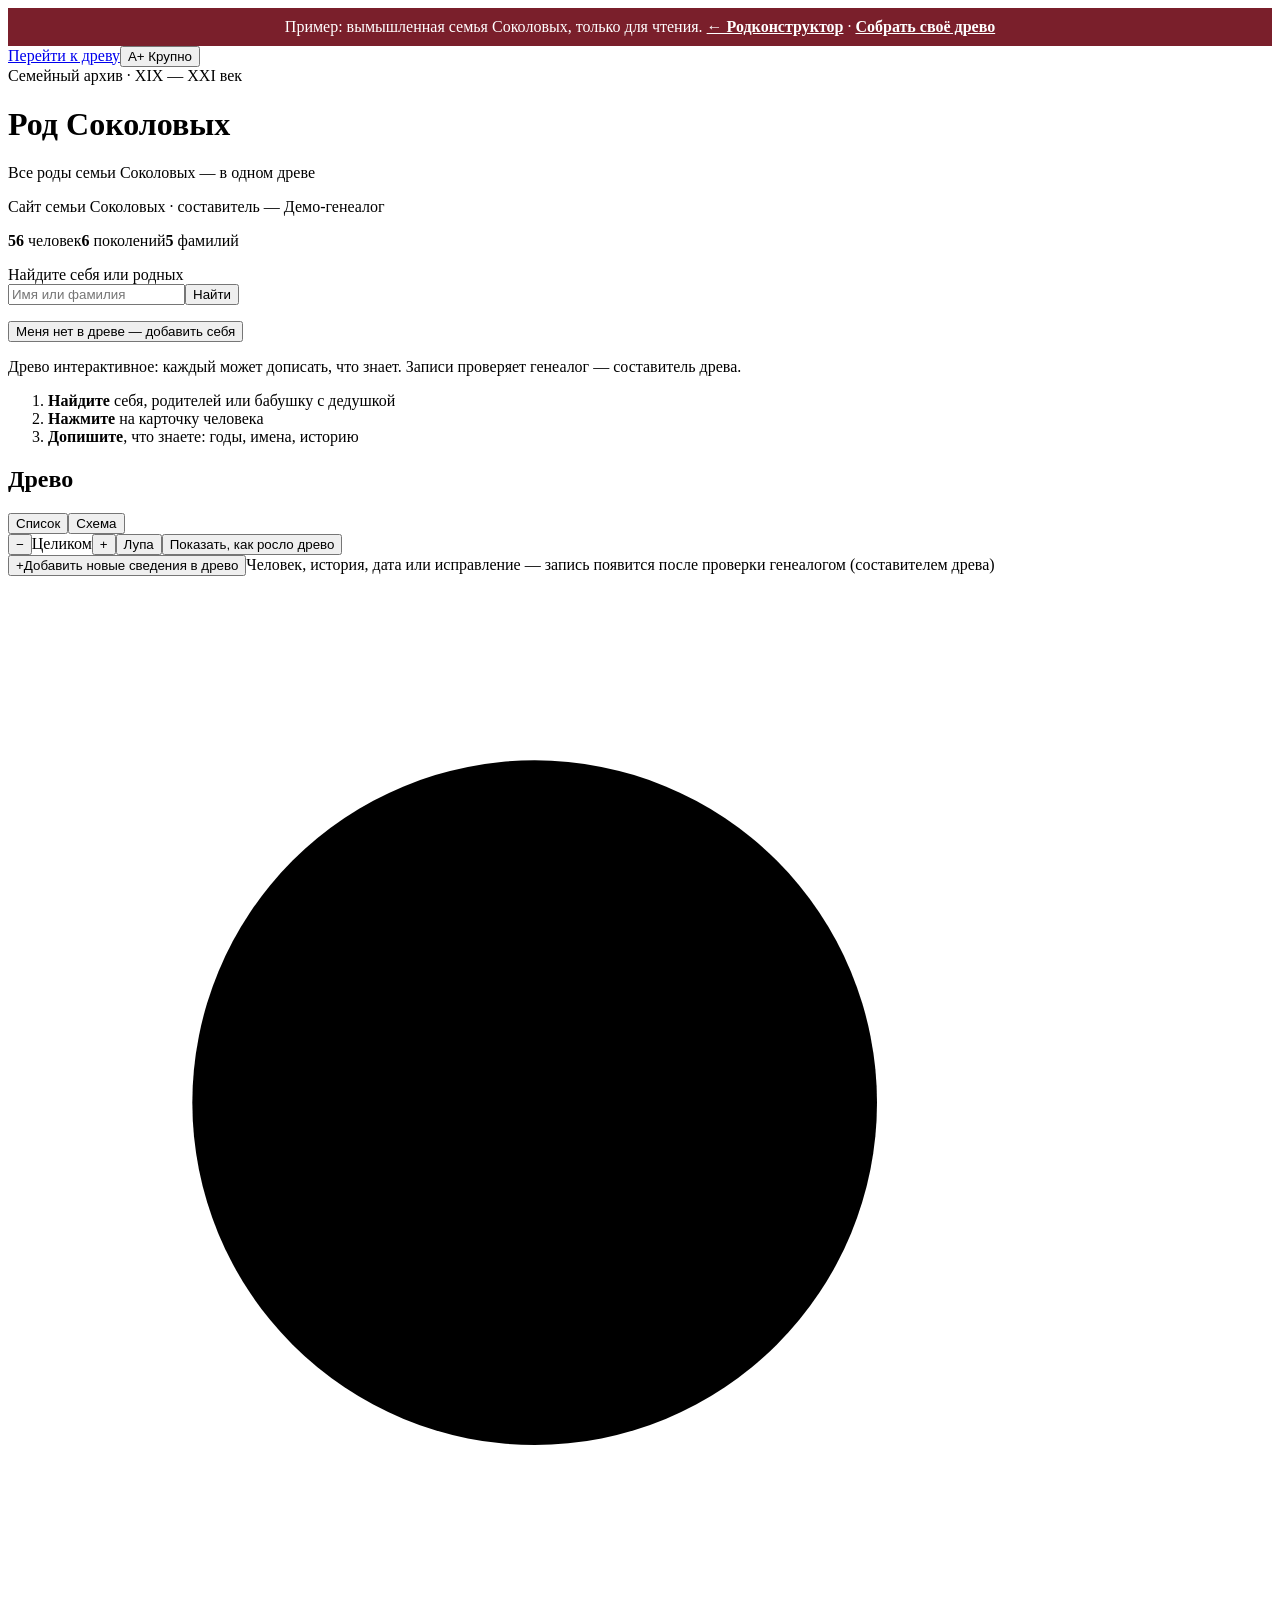
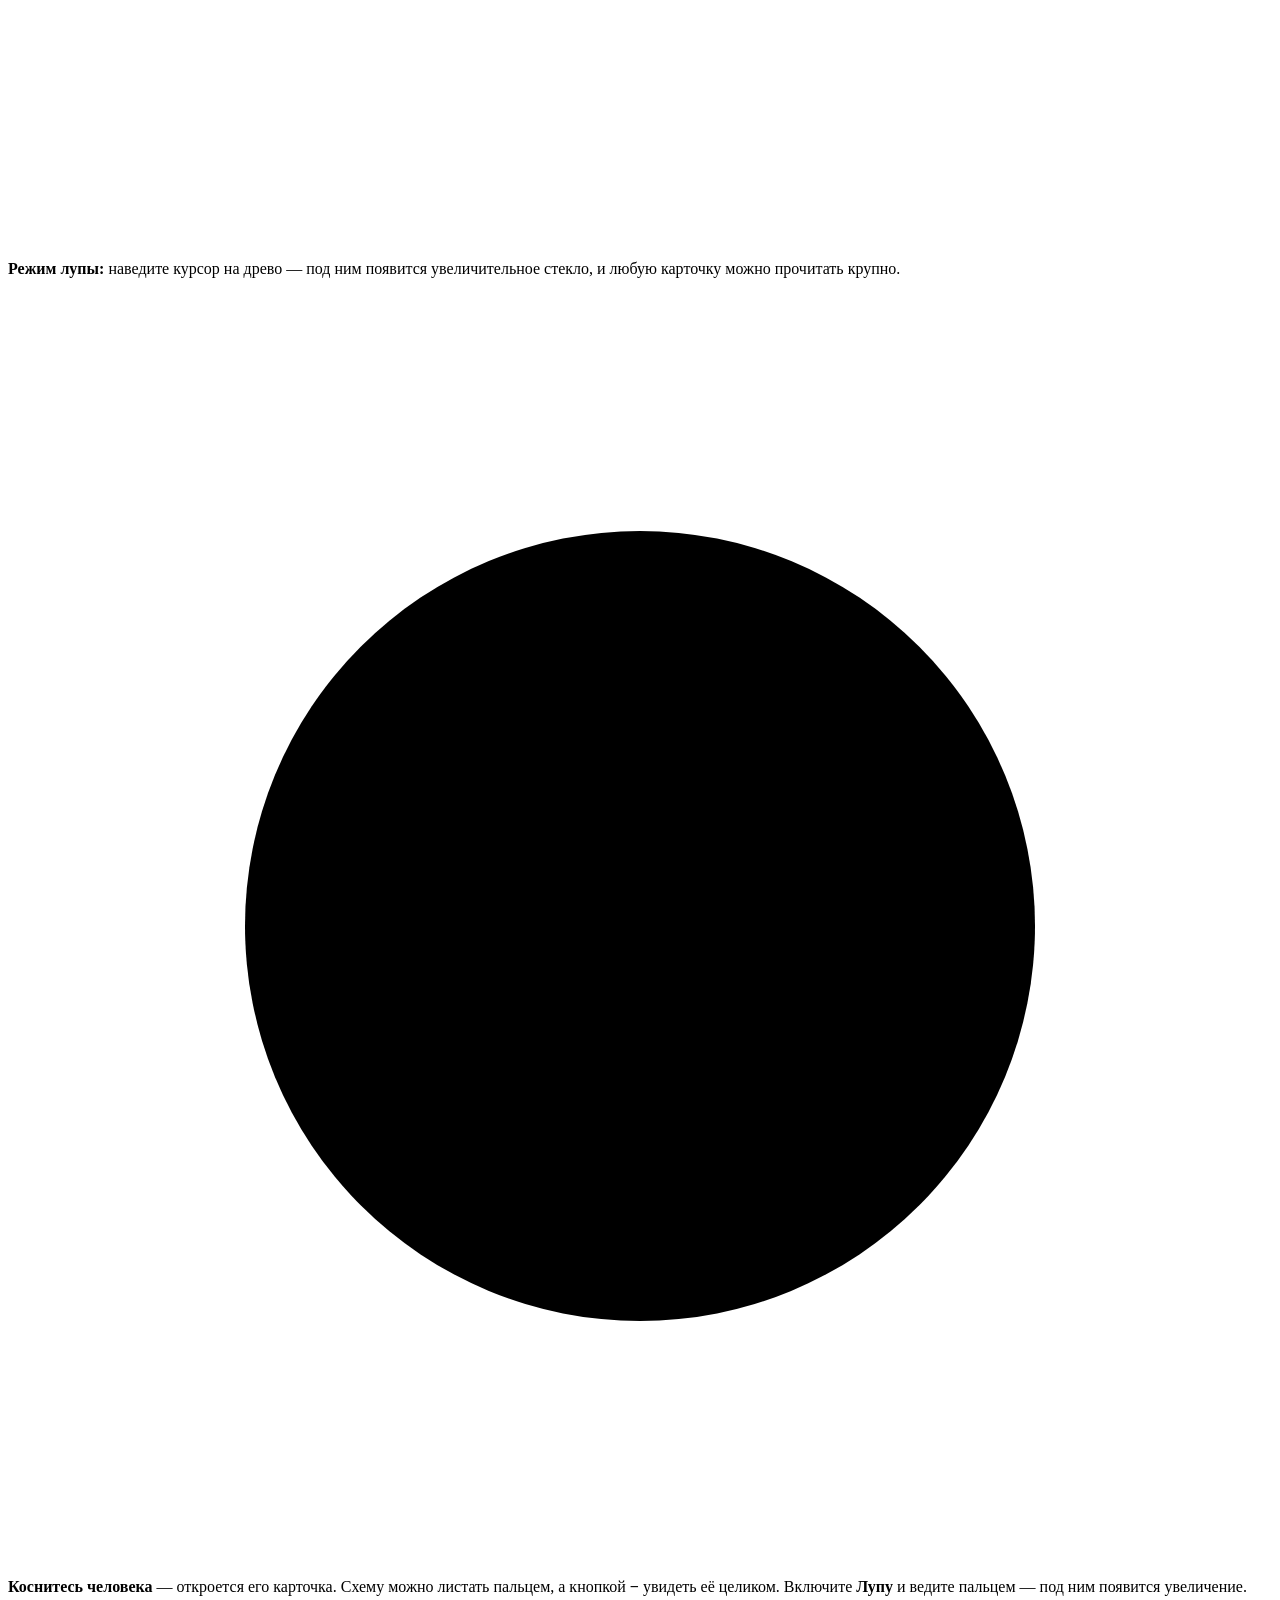
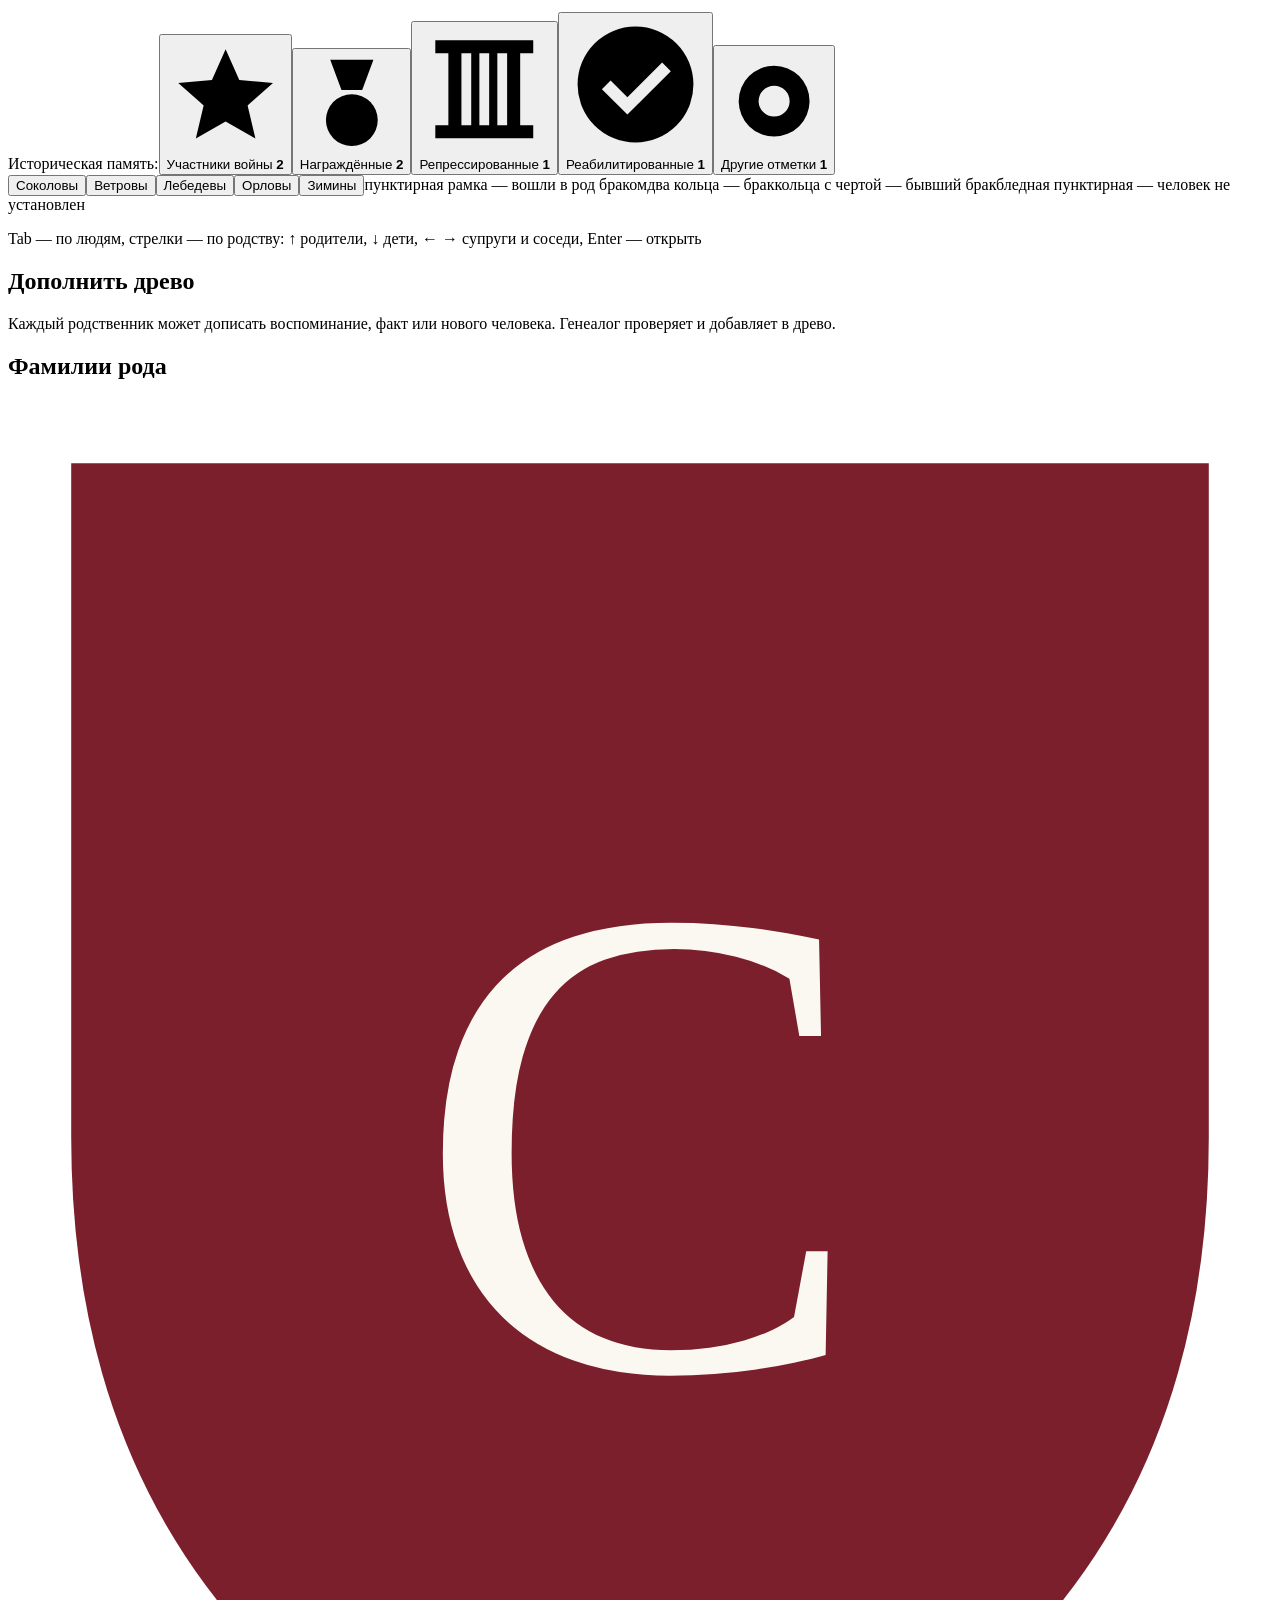
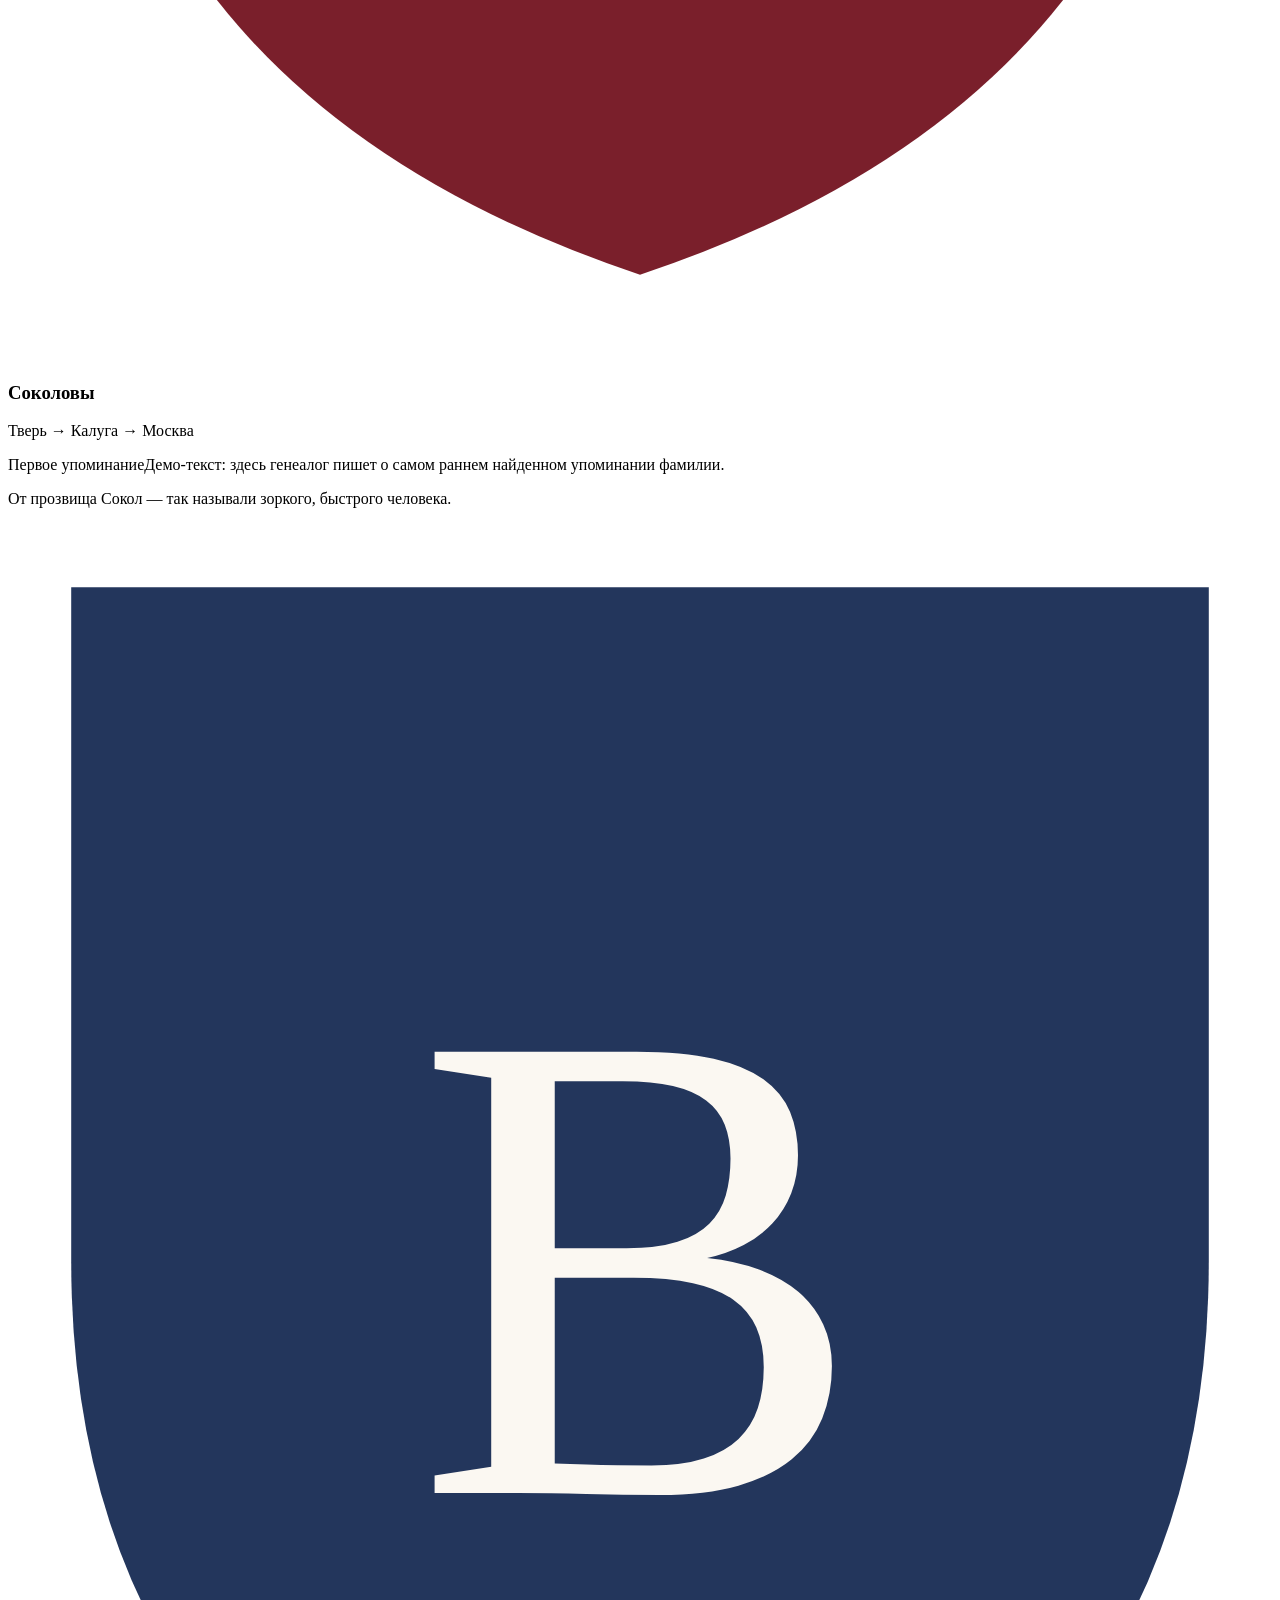
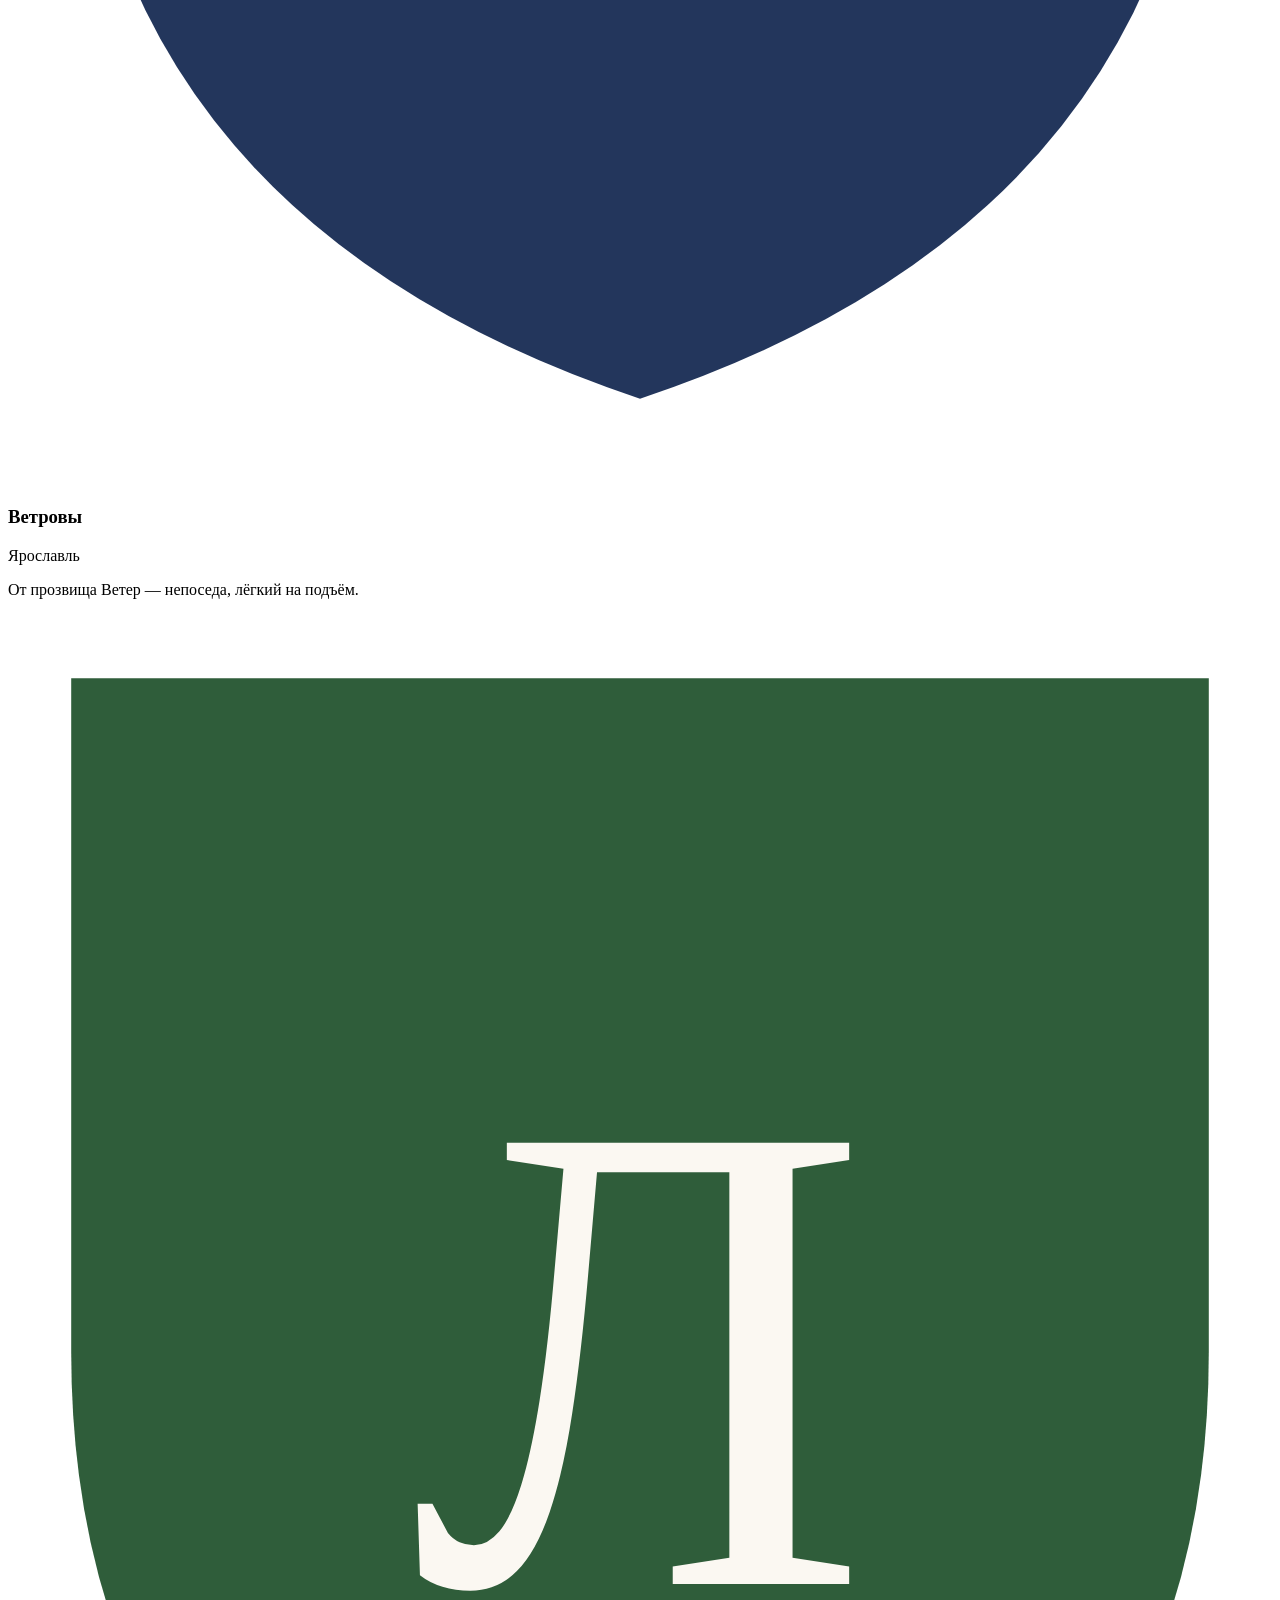
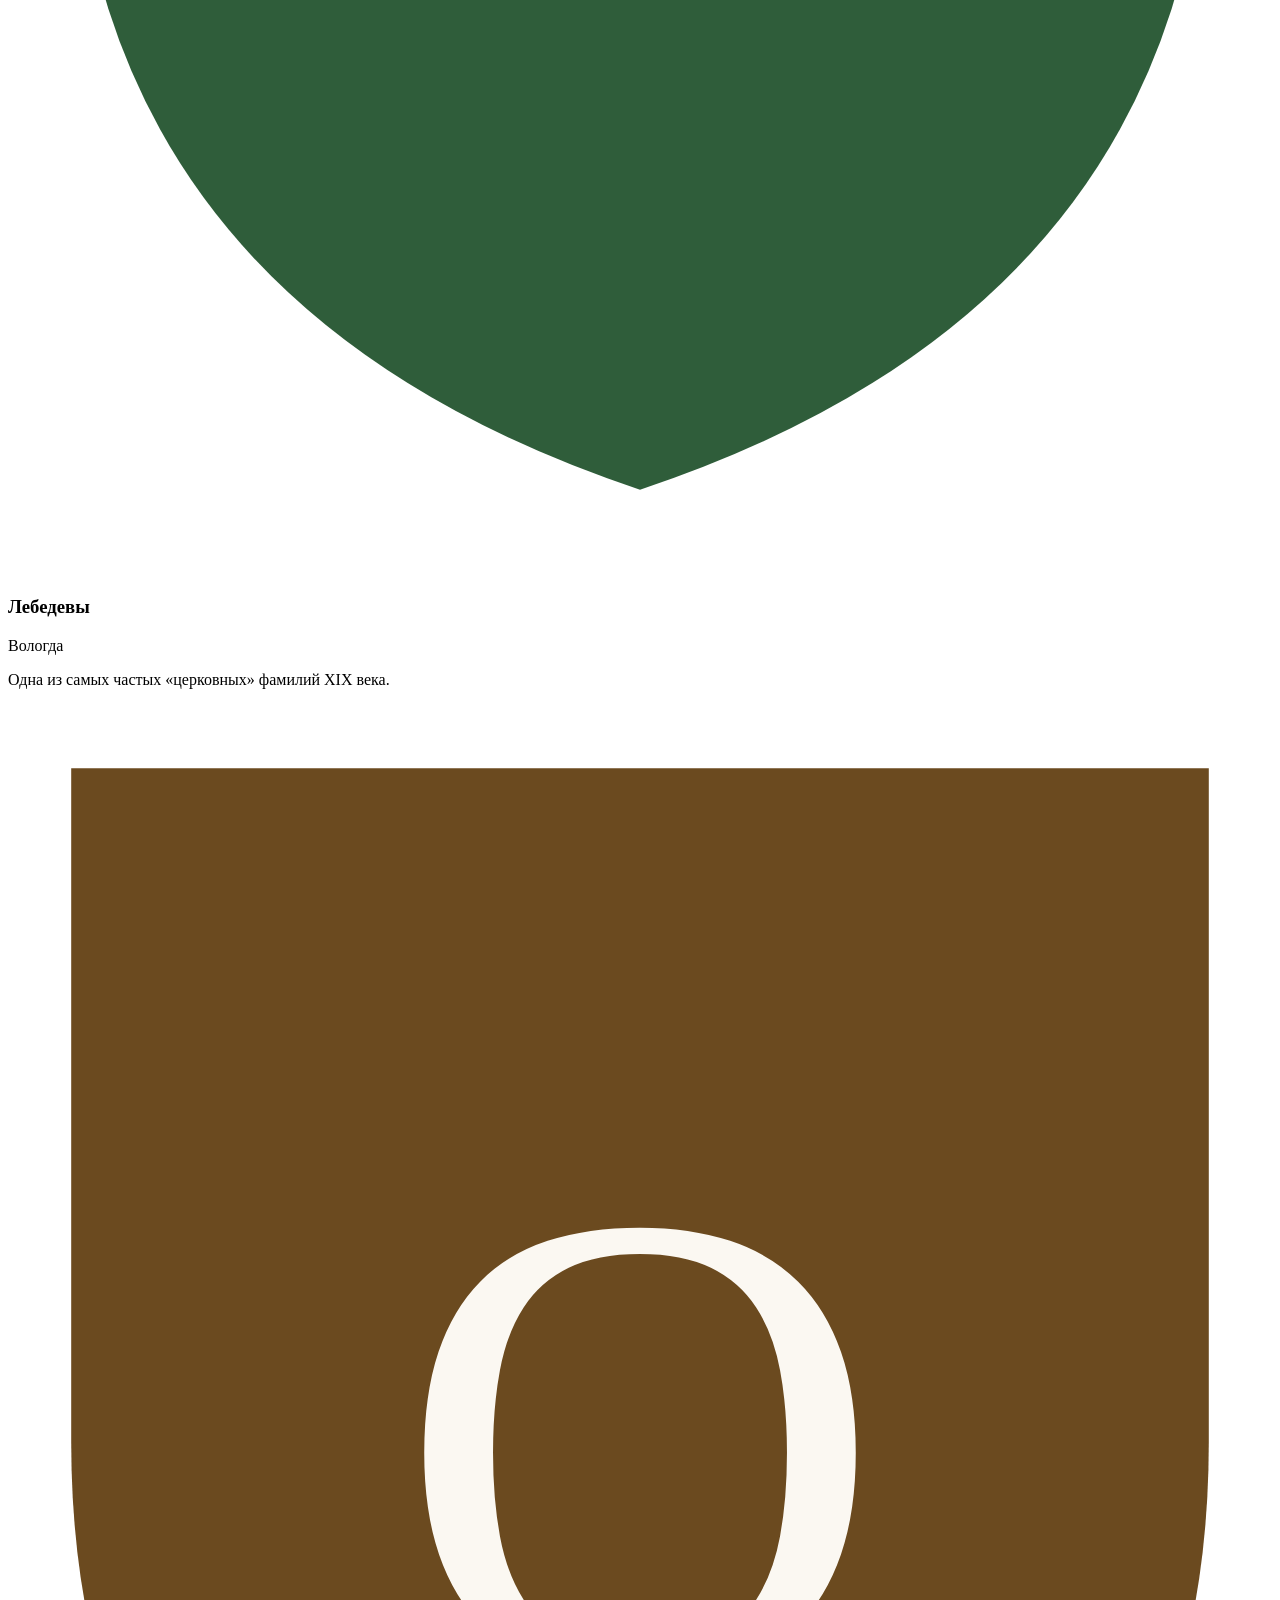
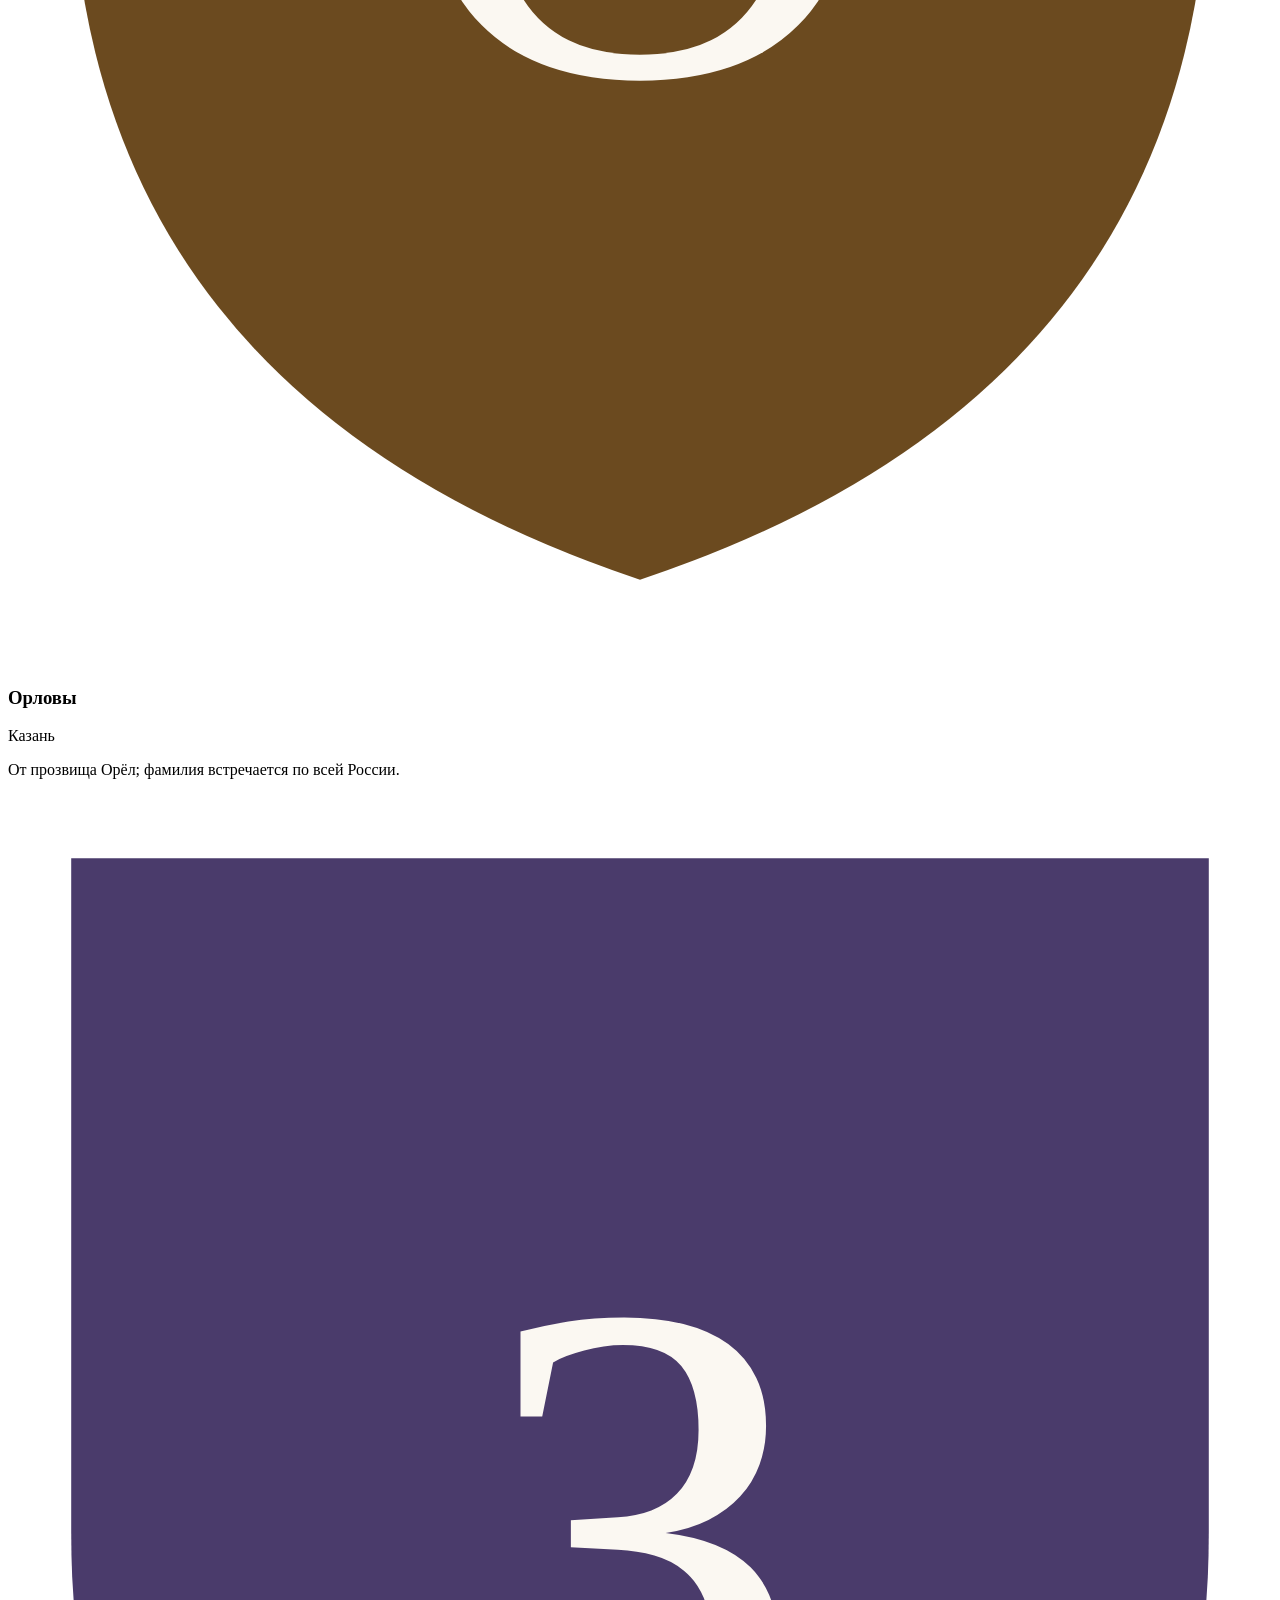
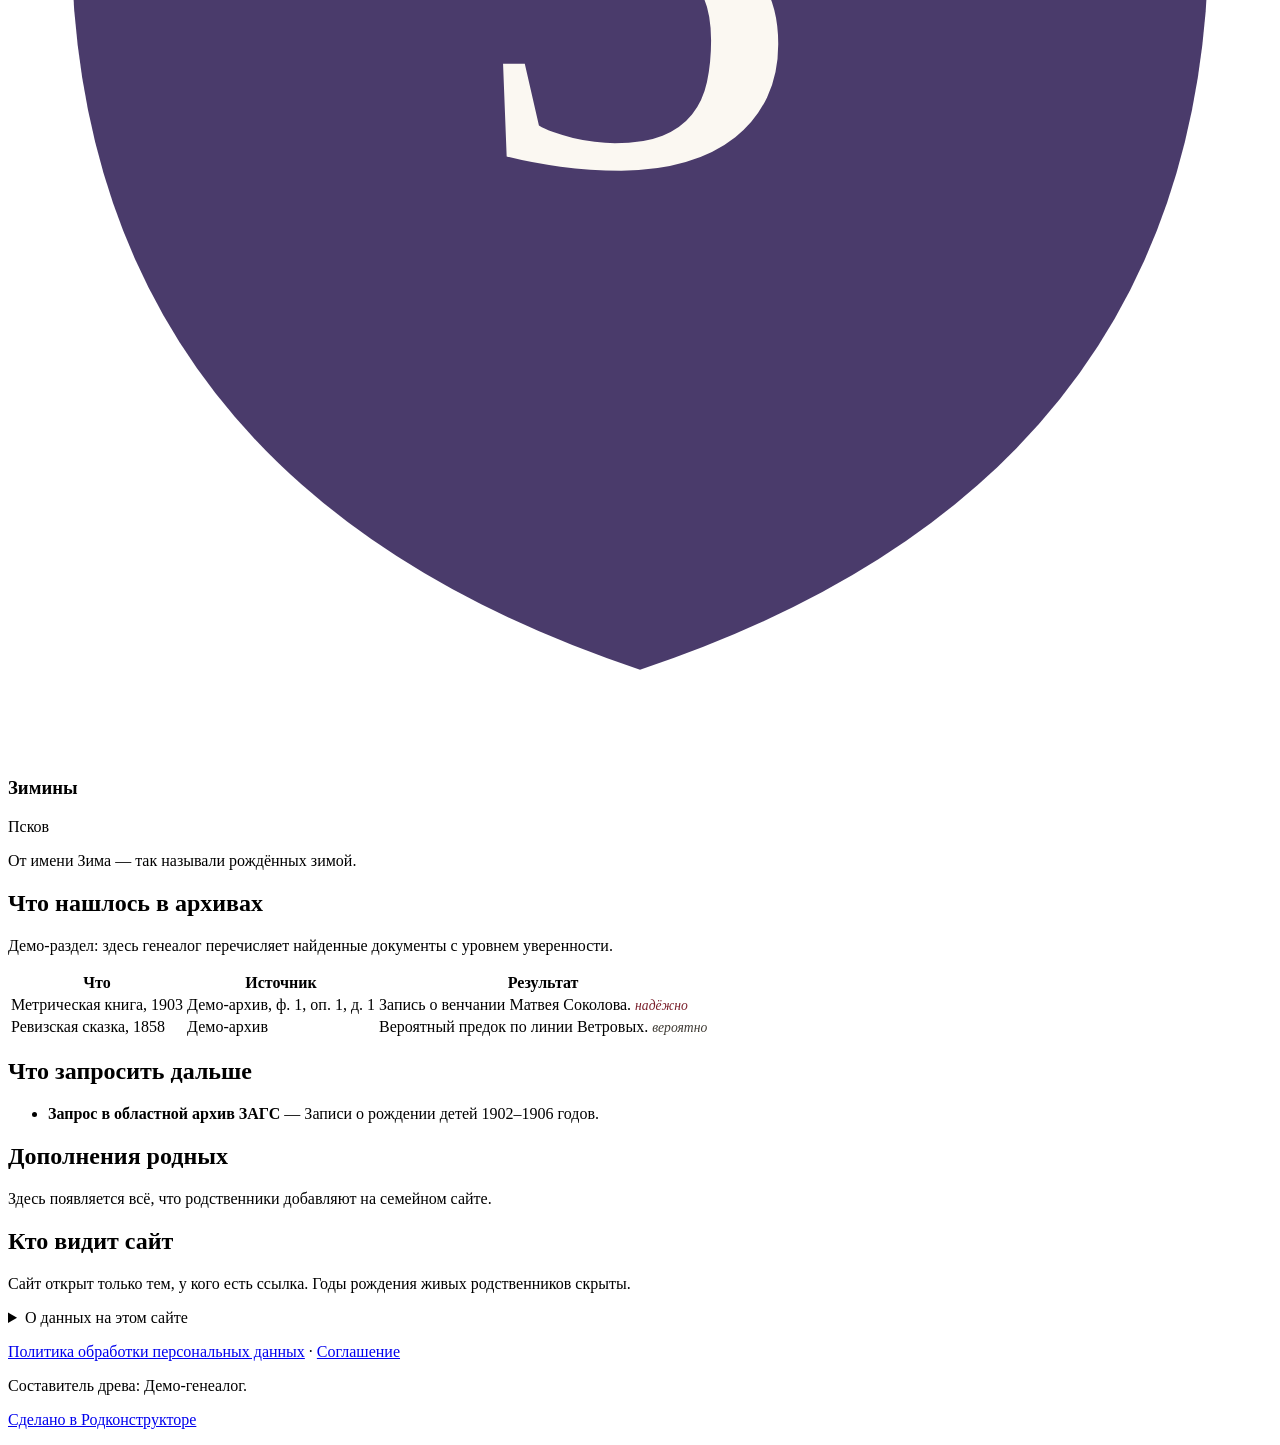
==== primer/index.html @ e4544b0c "Витрина Родконструктора: лендинг, пример сайта семьи, документы Co-Authored-By: Claude Opus 5.5 <nor" ====
<!doctype html><html lang="ru"><head><meta charset="utf-8"><meta name="viewport" content="width=device-width, initial-scale=1, viewport-fit=cover, interactive-widget=resizes-content"><meta name="robots" content="index, follow, max-image-preview:large"><title>Пример сайта семьи — демо-древо рода Соколовых | Родконструктор</title><meta property="og:title" content="Род Соколовых"><meta property="og:type" content="website"><meta property="og:site_name" content="Родконструктор"><meta property="og:description" content="56 человек, 6 поколений. Найдите себя и допишите, что знаете."><script>(function(){var c=navigator.connection||{},q=new URLSearchParams(location.search).get("lite"),s=null;try{s=localStorage.getItem("siteLite");}catch(e){}var slow=q==="1"||s==="1"||(s!=="0"&&q!=="0"&&(c.saveData||/^(slow-2g|2g|3g)$/.test(c.effectiveType||"")));window.FAMILY_SLOW=!!slow;if(slow)document.documentElement.classList.add("slow");var css=["/rodkonstruktor/render/fonts/local.css"];css.forEach(function(h){document.write('<link rel="stylesheet" href="'+h+'"'+(slow?' media="print" data-late="1"':'')+'>');});})();</script><noscript><link rel="stylesheet" href="/rodkonstruktor/render/fonts/local.css"></noscript><link rel="stylesheet" href="/rodkonstruktor/render/tree.css"><link rel="stylesheet" href="/rodkonstruktor/render/web.css"><link rel="stylesheet" href="/rodkonstruktor/render/collab.css"><style>:root{--paper:#f2ede3;--card:#fbf8f2;--ink:#0f1413;--muted:#3f3b34;--accent:#7a1f2b;--gold:#86641f;--line:#6f6858;--frame:#2e2b25;--rule:#d2c8b4;--gold2:#86641f;--on-accent:#ffffff;--serif:"Cormorant Garamond","Cormorant Fallback",Georgia,serif;--heading:"Cormorant Garamond","Cormorant Fallback",Georgia,serif;--sc:"Cormorant SC","Cormorant Fallback",Georgia,serif;color-scheme:light}
.tree[data-br="a"] .node:not(.f-a),.tree[data-br="a"] .kin,.tree[data-br="a"] .wed{opacity:.22}.tree[data-br="b"] .node:not(.f-b),.tree[data-br="b"] .kin,.tree[data-br="b"] .wed{opacity:.22}.tree[data-br="c"] .node:not(.f-c),.tree[data-br="c"] .kin,.tree[data-br="c"] .wed{opacity:.22}.tree[data-br="d"] .node:not(.f-d),.tree[data-br="d"] .kin,.tree[data-br="d"] .wed{opacity:.22}.tree[data-br="e"] .node:not(.f-e),.tree[data-br="e"] .kin,.tree[data-br="e"] .wed{opacity:.22}.conf{font-size:.85em;font-style:italic;color:var(--muted)}.conf.c-high{color:var(--accent)}</style><script>try{window.FAMILY_LANG=new URLSearchParams(location.search).get("lang")||localStorage.getItem("siteLang")||"ru";}catch(e){window.FAMILY_LANG="ru";}</script><script>window.FAMILY_API="";window.FAMILY_GENEALOGIST="Демо-генеалог";window.FAMILY_FILES="";</script><meta name="description" content="Демонстрационный сайт семьи на Родконструкторе: интерактивное древо вымышленного рода Соколовых, поиск, ветви, источники, исторические отметки, форма дополнений от родных."><link rel="canonical" href="https://aevkone.github.io/rodkonstruktor/primer/"><link rel="icon" href="/rodkonstruktor/favicon.svg" type="image/svg+xml"><meta property="og:type" content="website"><meta property="og:url" content="https://aevkone.github.io/rodkonstruktor/primer/"><meta property="og:image" content="https://aevkone.github.io/rodkonstruktor/landing/og.jpg"></head><body><div style="position:sticky;top:0;z-index:50;background:#7a1f2b;color:#fff;font:16px/1.35 Georgia,serif;padding:8px 14px;text-align:center">Пример: вымышленная семья Соколовых, только для чтения. <a href="/rodkonstruktor/" style="color:#fff;font-weight:bold">← Родконструктор</a> · <a href="/rodkonstruktor/start.html" style="color:#fff;font-weight:bold">Собрать своё древо</a></div><div class="page play" id="page"><a class="skip" href="#tree">Перейти к древу</a><button type="button" class="big-toggle" id="bigText" aria-pressed="false">А+ Крупно</button><div class="progress" id="progress" aria-hidden="true"></div><header class="hero"><div class="eyebrow">Семейный архив · XIX — XXI век</div><h1><span class="title-gold">Род Соколовых</span></h1><p class="sub">Все роды семьи Соколовых — в одном древе</p><p class="hero-by">Сайт семьи Соколовых · составитель — Демо-генеалог</p><p class="facts" id="facts"><span><b id="fPeople">56</b> человек</span><span><b id="fGens">6</b> поколений</span><span><b id="fFams">5</b> <span id="fFamsWord">фамилий</span></span></p><form class="finder" id="finder" role="search" autocomplete="off"><label for="findInput" class="finder-label">Найдите себя или родных</label><div class="finder-row"><input id="findInput" type="search" placeholder="Имя или фамилия" role="combobox" aria-expanded="false" aria-controls="findList" aria-autocomplete="list" aria-describedby="findStatus" enterkeyhint="search" autocapitalize="words"><button type="submit" class="find-btn">Найти</button></div><ul class="find-list" id="findList" role="listbox" hidden></ul><p id="findStatus" class="sr-only" role="status" aria-live="polite"></p></form><p class="hero-notme"><button type="button" class="link-btn" id="notMe">Меня нет в древе — добавить себя</button></p><p class="hero-note">Древо интерактивное: каждый может дописать, что знает. Записи проверяет генеалог — составитель древа.</p><ol class="steps"><li><b>Найдите</b> себя, родителей или бабушку с дедушкой</li><li><b>Нажмите</b> на карточку человека</li><li><b>Допишите</b>, что знаете: годы, имена, историю</li></ol></header><main id="main"><section class="block reveal tree-sec" id="tree"><div class="bar"><div class="block-head"><span class="block-no" aria-hidden="true"></span><h2>Древо</h2></div><div class="modes" role="group" aria-label="Вид древа"><button type="button" id="modeList" aria-pressed="false">Список</button><button type="button" id="modeScheme" aria-pressed="true">Схема</button></div><div class="ctl"><button type="button" id="zoomOut" aria-label="Уменьшить схему">−</button><span class="zoom-level" id="zoomLevel" aria-live="polite">Целиком</span><button type="button" id="zoomIn" aria-label="Увеличить схему">+</button><button type="button" id="lensbtn" aria-pressed="true">Лупа</button><button type="button" id="replay">Показать, как росло древо</button></div></div><div class="add-cta edit-only"><button type="button" id="addAny" class="cta"><span class="cta-plus" aria-hidden="true">+</span>Добавить новые сведения в древо</button><span class="cta-note">Человек, история, дата или исправление — запись появится после проверки генеалогом (составителем древа)</span></div><div class="lens-hint mouse-only"><span class="lh-icon" aria-hidden="true"><svg viewBox="0 0 48 48"><circle cx="20" cy="20" r="13"/><path d="M30 30 L43 43"/></svg></span><p><b>Режим лупы:</b> наведите курсор на древо — под ним появится увеличительное стекло, и любую карточку можно прочитать крупно.</p></div><div class="lens-hint touch-only"><span class="lh-icon" aria-hidden="true"><svg viewBox="0 0 48 48"><circle cx="24" cy="24" r="6"/><circle cx="24" cy="24" r="15"/></svg></span><p><b>Коснитесь человека</b> — откроется его карточка. Схему можно листать пальцем, а кнопкой <b>−</b> увидеть её целиком. Включите <b>Лупу</b> и ведите пальцем — под ним появится увеличение.</p></div><p class="line-note" id="lineNote" hidden><span></span> <button type="button" id="lineOff">Показать всё древо</button></p><div class="scroll-wrap"><div class="scroller" id="scroller" tabindex="0" role="region" aria-label="Схема древа, листайте вбок стрелками"><div class="canvas" id="canvas"></div></div><div class="minimap" id="minimap" hidden aria-hidden="true"><div class="mm-in" id="mmIn"></div><div class="mm-view" id="mmView"></div></div></div><div class="tree-list" id="treeList" hidden></div><div class="mk-filter" role="group" aria-label="Историческая память"><span class="mk-title">Историческая память:</span><button type="button" class="mk-btn mk-war" data-mk="war" aria-pressed="false"><svg viewBox="0 0 24 24" aria-hidden="true"><path d="M12 2.5l2.8 6.3 6.9.6-5.2 4.6 1.6 6.8L12 17.3l-6.1 3.5 1.6-6.8-5.2-4.6 6.9-.6z"/></svg>Участники войны <b>2</b></button><button type="button" class="mk-btn mk-award" data-mk="award" aria-pressed="false"><svg viewBox="0 0 24 24" aria-hidden="true"><path d="M7 2h10l-2.6 7H9.6zM12 10a6 6 0 1 1 0 12 6 6 0 0 1 0-12zm0 2.6l1 2.1 2.3.3-1.7 1.6.4 2.3-2-1.1-2 1.1.4-2.3-1.7-1.6 2.3-.3z"/></svg>Награждённые <b>2</b></button><button type="button" class="mk-btn mk-repr" data-mk="repr" aria-pressed="false"><svg viewBox="0 0 24 24" aria-hidden="true"><path d="M3 3h18v2.4h-2.4v13.2H21V21H3v-2.4h2.4V5.4H3zm4.8 2.4v13.2h1.8V5.4zm3.3 0v13.2h1.8V5.4zm3.3 0v13.2h1.8V5.4z"/></svg>Репрессированные <b>1</b></button><button type="button" class="mk-btn mk-rehab" data-mk="rehab" aria-pressed="false"><svg viewBox="0 0 24 24" aria-hidden="true"><path d="M12 2a10 10 0 1 1 0 20 10 10 0 0 1 0-20zm4.6 6.2l-6 6-2.9-2.9-1.5 1.5 4.4 4.4 7.5-7.5z"/></svg>Реабилитированные <b>1</b></button><button type="button" class="mk-btn mk-other" data-mk="other" aria-pressed="false"><svg viewBox="0 0 24 24" aria-hidden="true"><path d="M12 4a8 8 0 1 1 0 16 8 8 0 0 1 0-16zm0 4.5a3.5 3.5 0 1 0 0 7 3.5 3.5 0 0 0 0-7z"/></svg>Другие отметки <b>1</b></button></div><div class="legend"><button type="button" class="lg-br f-a" data-br="a" aria-pressed="false" title="Показать только эту ветвь" style="--c:#7a1f2b">Соколовы</button><button type="button" class="lg-br f-b" data-br="b" aria-pressed="false" title="Показать только эту ветвь" style="--c:#23365c">Ветровы</button><button type="button" class="lg-br f-c" data-br="c" aria-pressed="false" title="Показать только эту ветвь" style="--c:#2f5d3a">Лебедевы</button><button type="button" class="lg-br f-d" data-br="d" aria-pressed="false" title="Показать только эту ветвь" style="--c:#6b4a1f">Орловы</button><button type="button" class="lg-br f-e" data-br="e" aria-pressed="false" title="Показать только эту ветвь" style="--c:#4a3b6b">Зимины</button><span class="f-i">пунктирная рамка — вошли в род браком</span><span class="lg-ring">два кольца — брак</span><span class="lg-ex">кольца с чертой — бывший брак</span><span class="lg-stub">бледная пунктирная — человек не установлен</span></div><p class="kbd-hint" aria-hidden="true">Tab — по людям, стрелки — по родству: ↑ родители, ↓ дети, ← → супруги и соседи, Enter — открыть</p><div class="lens" id="lens" hidden aria-hidden="true"><div class="lens-in" id="lensIn"></div></div></section><section class="block reveal contrib-sec"><div class="block-head"><span class="block-no" aria-hidden="true"></span><h2>Дополнить древо</h2></div><div class="contrib"><p>Каждый родственник может дописать воспоминание, факт или нового человека. Генеалог проверяет и добавляет в древо.</p></div></section><section class="block reveal fam-sec"><div class="block-head"><span class="block-no" aria-hidden="true"></span><h2>Фамилии рода</h2></div><div class="families"><article class="fam f-a" style="--e:0;--c:#7a1f2b"><div class="shield"><svg class="emblem" viewBox="0 0 120 148" aria-hidden="true"><path class="sh-field" d="M6,6 H114 V70 Q114,122 60,140 Q6,122 6,70 Z" fill="#7a1f2b"/><text x="60" y="92" text-anchor="middle" font-size="64" fill="#fbf8f2" font-family="var(--heading, serif)">С</text><path class="sh-edge" pathLength="1" d="M6,6 H114 V70 Q114,122 60,140 Q6,122 6,70 Z" fill="none"/></svg></div><h3>Соколовы</h3><div class="place">Тверь → Калуга → Москва</div><p class="first"><span>Первое упоминание</span>Демо-текст: здесь генеалог пишет о самом раннем найденном упоминании фамилии.</p><p class="mean">От прозвища Сокол — так называли зоркого, быстрого человека.</p></article><article class="fam f-b" style="--e:1;--c:#23365c"><div class="shield"><svg class="emblem" viewBox="0 0 120 148" aria-hidden="true"><path class="sh-field" d="M6,6 H114 V70 Q114,122 60,140 Q6,122 6,70 Z" fill="#23365c"/><text x="60" y="92" text-anchor="middle" font-size="64" fill="#fbf8f2" font-family="var(--heading, serif)">В</text><path class="sh-edge" pathLength="1" d="M6,6 H114 V70 Q114,122 60,140 Q6,122 6,70 Z" fill="none"/></svg></div><h3>Ветровы</h3><div class="place">Ярославль</div><p class="mean">От прозвища Ветер — непоседа, лёгкий на подъём.</p></article><article class="fam f-c" style="--e:2;--c:#2f5d3a"><div class="shield"><svg class="emblem" viewBox="0 0 120 148" aria-hidden="true"><path class="sh-field" d="M6,6 H114 V70 Q114,122 60,140 Q6,122 6,70 Z" fill="#2f5d3a"/><text x="60" y="92" text-anchor="middle" font-size="64" fill="#fbf8f2" font-family="var(--heading, serif)">Л</text><path class="sh-edge" pathLength="1" d="M6,6 H114 V70 Q114,122 60,140 Q6,122 6,70 Z" fill="none"/></svg></div><h3>Лебедевы</h3><div class="place">Вологда</div><p class="mean">Одна из самых частых «церковных» фамилий XIX века.</p></article><article class="fam f-d" style="--e:3;--c:#6b4a1f"><div class="shield"><svg class="emblem" viewBox="0 0 120 148" aria-hidden="true"><path class="sh-field" d="M6,6 H114 V70 Q114,122 60,140 Q6,122 6,70 Z" fill="#6b4a1f"/><text x="60" y="92" text-anchor="middle" font-size="64" fill="#fbf8f2" font-family="var(--heading, serif)">О</text><path class="sh-edge" pathLength="1" d="M6,6 H114 V70 Q114,122 60,140 Q6,122 6,70 Z" fill="none"/></svg></div><h3>Орловы</h3><div class="place">Казань</div><p class="mean">От прозвища Орёл; фамилия встречается по всей России.</p></article><article class="fam f-e" style="--e:4;--c:#4a3b6b"><div class="shield"><svg class="emblem" viewBox="0 0 120 148" aria-hidden="true"><path class="sh-field" d="M6,6 H114 V70 Q114,122 60,140 Q6,122 6,70 Z" fill="#4a3b6b"/><text x="60" y="92" text-anchor="middle" font-size="64" fill="#fbf8f2" font-family="var(--heading, serif)">З</text><path class="sh-edge" pathLength="1" d="M6,6 H114 V70 Q114,122 60,140 Q6,122 6,70 Z" fill="none"/></svg></div><h3>Зимины</h3><div class="place">Псков</div><p class="mean">От имени Зима — так называли рождённых зимой.</p></article></div></section><section class="block reveal arch" id="archive"><div class="block-head"><span class="block-no" aria-hidden="true"></span><h2>Что нашлось в архивах</h2></div><p>Демо-раздел: здесь генеалог перечисляет найденные документы с уровнем уверенности.</p><div class="tbl"><table><thead><tr><th>Что</th><th>Источник</th><th>Результат</th></tr></thead><tbody><tr><td>Метрическая книга, 1903</td><td>Демо-архив, ф. 1, оп. 1, д. 1</td><td>Запись о венчании Матвея Соколова. <span class="conf c-high">надёжно</span></td></tr><tr><td>Ревизская сказка, 1858</td><td>Демо-архив</td><td>Вероятный предок по линии Ветровых. <span class="conf c-medium">вероятно</span></td></tr></tbody></table></div></section><section class="block reveal arch next-sec"><div class="block-head"><span class="block-no" aria-hidden="true"></span><h2>Что запросить дальше</h2></div><ul class="next"><li><b>Запрос в областной архив ЗАГС</b> — Записи о рождении детей 1902–1906 годов.</li></ul></section><section class="block reveal feed-sec"><div class="block-head"><span class="block-no" aria-hidden="true"></span><h2>Дополнения родных</h2></div><p class="ro-note">Здесь появляется всё, что родственники добавляют на семейном сайте.</p><ul class="feed" id="feed"></ul></section><section class="block reveal privacy-sec"><div class="block-head"><span class="block-no" aria-hidden="true"></span><h2>Кто видит сайт</h2></div><p>Сайт открыт только тем, у кого есть ссылка. Годы рождения живых родственников скрыты.</p></section></main><div class="panel" id="panel" hidden role="dialog" aria-modal="true" aria-labelledby="pName"><div class="panel-back" id="panelBack"></div><div class="panel-box"><button type="button" class="panel-close" id="panelClose" aria-label="Закрыть">×</button><img class="p-photo" id="pPhoto" alt="" hidden><div class="p-sur" id="pSur"></div><h3 class="p-name" id="pName" tabindex="-1"></h3><div class="p-meta" id="pMeta"></div><p class="p-lines" id="pLines" hidden><button type="button" class="p-line" data-line="up">Показать предков</button><button type="button" class="p-line" data-line="down">Показать потомков</button></p><p class="p-share-row"><button type="button" class="p-share p-speak" id="pSpeak" hidden aria-pressed="false">🔊 Прочитать вслух</button><button type="button" class="p-share" id="pShare" hidden>Поделиться карточкой</button><span class="p-share-msg" id="pShareMsg" role="status" aria-live="polite"></span></p><div class="p-bio" id="pBio" hidden></div><div class="p-facts" id="pFacts" hidden></div><div class="p-marks" id="pMarks" hidden></div><div class="p-docs" id="pDocs" hidden></div><nav class="p-rel" id="pRel" aria-label="Родные"></nav><details class="its-me" id="itsMe" hidden><summary>Это я — скройте мои данные</summary><form id="meForm" novalidate><p>Отметьте, что скрыть на сайте. Запрос увидит только составитель древа, он ответит в течение 10 рабочих дней.</p><label class="chk"><input type="checkbox" name="hide" value="dates"><span>Годы жизни</span></label><label class="chk"><input type="checkbox" name="hide" value="note"><span>Занятие и место</span></label><label class="chk"><input type="checkbox" name="hide" value="card"><span>Всю карточку (останется только «жив(а)»)</span></label><label for="meContact">Контакт для ответа</label><input id="meContact" name="contact" maxlength="200" autocomplete="email" placeholder="почта или телефон"><label for="meText">Комментарий (по желанию)</label><textarea id="meText" name="text" rows="2" maxlength="1000"></textarea><label class="chk"><input type="checkbox" name="consentAuthor"><span>Согласен(на) на обработку моих данных по <a href="/rodkonstruktor/privacy.html" target="_blank" rel="noopener">политике</a></span></label><button type="submit" class="primary">Отправить запрос</button><p class="form-msg" id="meMsg" role="status" aria-live="polite"></p></form></details><h4>Дополнения</h4><ul class="plist" id="panelList"></ul><section class="mine" id="mine" hidden aria-labelledby="mineH"><h4 id="mineH">Мои записи</h4><ul id="mineList"></ul></section><details class="about-data" open><summary>Кто увидит вашу запись</summary><ul class="privacy"><li><b>Сайт открывается по ссылке.</b> Пароля нет: увидеть древо может любой, у кого есть ссылка.</li><li><b>Это демонстрационный сайт</b> — семья вымышленная, он открыт для всех и для поисковиков. Настоящие сайты семей всегда закрыты от поиска.</li><li><b>Годы рождения живых скрыты.</b></li><li><b>Записи родных уходят составителю на проверку</b> и появляются на сайте после неё.</li><li><b>За данные отвечает</b> Демо-генеалог. Чтобы исправить или убрать сведения о себе, откройте свою карточку и нажмите «Это я — скройте мои данные» или напишите составителю.</li></ul></details><form id="addForm" class="addform edit-only" novalidate><div class="sent-box" id="sentBox" role="status" tabindex="-1"><p class="sent-title">✓ Запись отправлена</p><p id="sentText"></p><button type="button" id="sentMore" class="primary">Добавить ещё</button></div><h4>Добавить</h4><div class="fstep fstep1"><p class="fstep-n">Шаг 1 из 2 — о ком запись</p><label for="fKind">Что вы добавляете</label><select id="fKind" name="kind"><option value="story">Воспоминание или история</option><option value="fact">Факт: даты, места, работа, награды</option><option value="correction">Исправление ошибки</option><option value="person">Нового родственника</option><option value="photo">Фотографию этого человека</option></select><div class="phfields"><label for="fPhotoR">Фотография</label><input type="file" id="fPhotoR" accept="image/jpeg,image/png"><small class="f-hint">Фото сначала увидит составитель древа; на сайте оно появится после проверки. Присылайте фото с согласия человека на снимке.</small></div><div class="pfields"><label for="fRel">Кем приходится этому человеку</label><select id="fRel" name="relation"><option value="">— выберите —</option><option>сын</option><option>дочь</option><option>муж</option><option>жена</option><option>отец</option><option>мать</option><option>брат</option><option>сестра</option><option>внук</option><option>внучка</option><option>другое</option></select><div class="p2field" hidden><label for="fParent2">Второй родитель</label><select id="fParent2" name="parent2"></select></div><label for="fName">Фамилия, имя, отчество</label><input id="fName" name="name" maxlength="120" autocomplete="off" autocapitalize="words" enterkeyhint="next"><div class="two"><div><label for="fDates">Годы жизни</label><input id="fDates" name="dates" maxlength="60" placeholder="1931–2010" aria-describedby="fDatesHint"><small class="f-hint" id="fDatesHint">У живых родственников год рождения не пишите.</small></div><div><label for="fPlace">Место жительства</label><input id="fPlace" name="place" maxlength="120" autocapitalize="words" enterkeyhint="next"></div></div><label for="fOcc">Род занятий</label><input id="fOcc" name="occupation" maxlength="120"></div><button type="button" class="fnext" id="fNext">Далее — что вы знаете</button></div><div class="fstep fstep2"><p class="fstep-n">Шаг 2 из 2 — что вы знаете <button type="button" class="link-btn" id="fBack">← назад</button></p><label for="fText">Что вы знаете <span class="hint">— и откуда: помню сам(а), рассказ бабушки, документ</span></label><textarea id="fText" name="text" rows="4" maxlength="20000"></textarea><small class="f-hint" id="fTextCount" aria-live="polite"></small><div class="voicefield" hidden><button type="button" class="voice-btn" id="vRec">🎙 Записать рассказ голосом</button><span class="voice-t" id="vTime" aria-live="polite"></span><div id="vDone" hidden><audio id="vPlay" controls preload="metadata"></audio><button type="button" class="link-btn" id="vDel">удалить запись</button></div><small class="f-hint">До 5 минут. Перед отправкой можно прослушать. Запись сначала услышит составитель древа.</small></div><div class="docfield"><label for="fDoc">Приложить скан документа <span class="hint">— по желанию: метрика, справка, письмо (PDF или фото, до 3 МБ)</span></label><input type="file" id="fDoc" accept="application/pdf,image/jpeg,image/png"></div><label for="fAuthor">Кто вы</label><input id="fAuthor" name="author" maxlength="80" placeholder="Например: Анна, внучка Павла" autocomplete="name" autocapitalize="words" enterkeyhint="next" aria-describedby="fAuthorHint"><small class="f-hint" id="fAuthorHint">Подпись будет видна рядом с записью. Телефон и почту здесь не пишите.</small><label for="fContact">Как с вами связаться <span class="hint">— по желанию</span></label><input id="fContact" name="contact" maxlength="200" autocomplete="email" placeholder="почта или телефон" aria-describedby="fContactHint"><small class="f-hint" id="fContactHint">Увидит только составитель древа — если захочет уточнить. На сайте не показывается.</small><label class="chk consent-subject"><input type="checkbox" name="consentSubject"><span>Вношу сведения с согласия этого человека (или это я сам(а))</span></label><label class="chk"><input type="checkbox" name="consentAuthor"><span>Согласен(на) на обработку моих данных по <a href="/rodkonstruktor/privacy.html" target="_blank" rel="noopener">политике</a></span></label><input class="hp" name="website" tabindex="-1" autocomplete="off" aria-hidden="true"><p class="draft-note" id="draftNote" hidden>Черновик сохранён на этом устройстве.</p><button type="submit" id="fSend" class="primary">Сохранить</button><p class="form-msg" id="formMsg" role="status" aria-live="polite"></p></div></form><p class="ro-note">Дополнять древо можно на семейном сайте.</p></div></div><footer><details class="about-data"><summary>О данных на этом сайте</summary><ul class="privacy"><li><b>Сайт открывается по ссылке.</b> Пароля нет: увидеть древо может любой, у кого есть ссылка.</li><li><b>В поисковиках сайта нет</b> — он закрыт от Яндекса и Google.</li><li><b>Годы рождения живых скрыты.</b></li><li><b>Записи родных уходят составителю на проверку</b> и появляются на сайте после неё.</li><li><b>За данные отвечает</b> Демо-генеалог. Чтобы исправить или убрать сведения о себе, откройте свою карточку и нажмите «Это я — скройте мои данные» или напишите составителю.</li></ul></details><p class="legal-links"><a href="/rodkonstruktor/privacy.html">Политика обработки персональных данных</a> · <a href="/rodkonstruktor/terms.html">Соглашение</a></p><p>Составитель древа: Демо-генеалог. </p><p class="made-in"><a href="/rodkonstruktor/" target="_blank" rel="noopener">Сделано в Родконструкторе</a></p></footer></div><script>window.FAMILY_BASE={"geom":{"U":392,"W":352,"H":180,"ROW":340,"X0":330,"Y0":40},"P":{"LAV":[0,4.5,"a",["Соколов","Константин","","переводчик"]],"YAK":[0,8.35,"b",["Ветров","Григорий","","инженер"]],"YAKW":[0,9.35,"i",["","жена Петра","",""]],"FED":[0,10.6,"c",["Лебедев","Кирилл","? – 1922","архитектор"]],"FEK":[0,11.6,"c",["Лебедева","Мария","? – 1912","инженер"]],"ISA":[0,13.5,"d",["Орлов","Олег","","бухгалтер"]],"SON":[0,14.5,"d",["Орлова","Галина","","механик"]],"IVA":[0,15.75,"e",["Зимин","Иван","","переводчик"]],"SOL":[0,16.75,"e",["Зимина","Прасковья","","бухгалтер"]],"LUB":[1,3.25,"i",["Беляева","Варвара","","столяр"]],"VAS":[1,4.5,"a",["Соколов","Тимофей Константинович","† 1906","портной"]],"MAR":[1,5.75,"i",["Крылова","Мария","† 1914","врач"]],"YAKC":[1,7.6,"b",["Ветровы","ещё сын и дочь","",""]],"ALS":[1,8.85,"b",["Ветров","Григорий Григориевич","1871 – 1920","переводчик"]],"NAT":[1,10.1,"c",["Лебедева","Ирина Кирилловна","1881 – 1951","инженер"]],"FEDC":[1,11.6,"c",["Лебедевы","ещё 2 сына и 5 дочерей","",""]],"NOI":[1,13.25,"d",["Орлов","Роман","","музыкант"]],"EVR":[1,14.25,"d",["Орлова","Галина Олеговна","","библиотекарь"]],"IOS":[1,15.75,"e",["Зимин","Семён Иванович","","столяр"]],"ROZ":[1,16.75,"i",["Гусева","Полина","","агроном"]],"ALX":[2,1,"a",["Соколов","Семён Тимофеевич","1902 – 19..","архитектор"]],"KLA":[2,2,"i",["Тихонова","Евдокия","","библиотекарь"]],"OLG":[2,3.4,"a",["Соколова","Дарья Тимофеевна","~1871 – 1946","столяр"]],"NIK":[2,8.1,"a",["Соколов","Павел Тимофеевич","1904 – 1993","фельдшер"]],"NIN":[2,9.1,"b",["Ветрова","Людмила Григориевна","1906 – 1991","учитель"]],"SIB":[2,10.95,"b",["Ветровы","сёстры и брат","",""]],"EMI":[2,13.75,"d",["Орлов","Павел Романович","1922 – 2001","агроном"]],"ZHA":[2,14.75,"e",["Зимина","Полина Семёновна","1925 – 2007","фельдшер"]],"VIK":[3,0,"a",["Соколов","Матвей Семёнович","1924 –","учитель · Пермь"]],"LEN":[3,1,"i",["Полякова","Алёна","","бухгалтер · Ярославль"]],"TAM":[3,2.2,"a",["Соколова","Анна Семёновна","1926 –","механик · Пермь"]],"TAMH":[3,3.2,"i",["","муж Ольги","",""]],"IRI":[3,5.6,"i",["Ершова","Анна","1934","механик · Вологда"]],"LEV":[3,6.85,"a",["Соколов","Илья Павлович","1934 – 2013","переводчик · Пермь"]],"RIT":[3,8.1,"i",["Фомина","Мария","","врач · Псков"]],"EVG":[3,12.25,"a",["Соколов","Матвей Павлович","","агроном · Псков"]],"MRZ":[3,13.25,"d",["Орлова","Ксения Павловна","","железнодорожник · Томск"]],"ALR":[4,0,"a",["Соколов","Кирилл Матвеевич","","архитектор · Ярославль"]],"YUD":[4,1,"a",["Соколова","Дарья Матвеевна","","портной · Томск"]],"LUD":[4,2.7,"a",["Савина","Полина Ивановна","","фельдшер · Казань"]],"VER":[4,5.6,"a",["Соколова","Татьяна Ильинична","","инженер · Томск"]],"GEO":[4,6.6,"i",["Голубев","Кирилл","","врач · Самара"]],"ARK":[4,8.1,"a",["Соколов","Григорий Ильич","","лесничий · Курск"]],"MRA":[4,9.1,"i",["Карпова","Евдокия","","врач · Тверь"]],"YUL":[4,11.25,"a",["Соколова","Евдокия Матвеевна","","библиотекарь · Ярославль"]],"DAN":[4,12.25,"i",["Жуков","Тимофей","","врач · Казань"]],"ANT":[4,13.75,"a",["Соколов","Иван Матвеевич","","архитектор · Курск"]],"KAT":[4,14.75,"i",["Морозова","Полина","","библиотекарь · Вологда"]],"ALI":[5,5.6,"a",["Голубева","Мария Кирилловна","","портной · Калуга"]],"LOL":[5,6.6,"a",["Голубева","Дарья Кирилловна","","столяр · Тверь"]],"ELE":[5,8.6,"a",["Соколова","Дарья Григориевна","","врач · Курск"]],"MRT":[5,11.25,"a",["Жуков","Андрей Тимофеевич","","Пермь"]],"ZOY":[5,12.25,"a",["Жукова","Светлана Тимофеевна","","Томск"]],"ART":[5,14.25,"a",["Соколов","Роман Иванович","","Вологда"]]},"C":[["LAV",null,["VAS"],""],["YAK","YAKW",["YAKC","ALS"],""],["FED","FEK",["NAT","FEDC"],""],["ISA","SON",["EVR"],""],["IVA","SOL",["IOS"],""],["LUB","VAS",["OLG"],""],["VAS","MAR",["ALX","NIK"],""],["ALS","NAT",["NIN","SIB"],""],["NOI","EVR",["EMI"],""],["IOS","ROZ",["ZHA"],""],["ALX","KLA",["VIK","TAM"],""],["NIK","NIN",["LEV","EVG"],""],["EMI","ZHA",["MRZ"],""],["VIK","LEN",["ALR","YUD"],""],["TAM","TAMH",["LUD"],""],["IRI","LEV",["VER"],""],["LEV","RIT",["ARK"],""],["EVG","MRZ",["YUL","ANT"],""],["VER","GEO",["ALI","LOL"],""],["ARK","MRA",["ELE"],""],["YUL","DAN",["MRT","ZOY"],""],["ANT","KAT",["ART"],"ex"]],"groups":{"SIB":{"list":[["Анна","1900 – 1975"],["Прасковья","1902 – 1986"],["Вера","1905 – 1989"],["Галина","1908 – 1996"],["Светлана","1911 – 1994"],["Варвара","1914 – 1956"],["Аркадий","1916 – 1989"]],"sur":"Ветровы","name":"сёстры и брат"}},"rowExtra":{"2":192},"branchNames":{"a":"Соколовы","b":"Ветровы","c":"Лебедевы","d":"Орловы","e":"Зимины"},"bios":{},"photos":{},"facts":{"ALS":[{"k":"Рождение","date":"1871 г.","place":"Москва","src":"демо-источник (вымышленный): перепись 1897 г.","conf":"ind"},{"k":"Смерть","date":"1920 г.","place":"Москва","src":"","conf":""}],"NAT":[{"k":"Рождение","date":"3 октября 1881 г.","place":"Санкт-Петербург","src":"демо-источник (вымышленный): метрическая книга","conf":"doc"},{"k":"Смерть","date":"1951 г.","place":"Ленинград","src":"","conf":""}],"OLG":[{"k":"Рождение","date":"около 1871 г.","place":"Калуга","src":"","conf":"oral"},{"k":"Смерть","date":"1946 г.","place":"Калуга","src":"","conf":""}],"NIK":[{"k":"Рождение","date":"21 мая 1904 г.","place":"Калуга","src":"демо-источник (вымышленный): метрическая книга Георгиевской церкви","conf":"doc"},{"k":"Смерть","date":"8 января 1993 г.","place":"Пермь","src":"демо-источник (вымышленный): со слов дочери","conf":"oral"}],"NIN":[{"k":"Рождение","date":"1 сентября 1906 г.","place":"Тверь","src":"","conf":""},{"k":"Смерть","date":"1991 г.","place":"Пермь","src":"демо-источник (вымышленный): надгробие","conf":"ind"}],"EMI":[{"k":"Рождение","date":"15 февраля 1922 г.","place":"Ярославль","src":"демо-источник (вымышленный): личное дело","conf":"doc"},{"k":"Смерть","date":"2001 г.","place":"Ярославль","src":"","conf":""}],"ZHA":[{"k":"Рождение","date":"30 июля 1925 г.","place":"Томск","src":"","conf":""},{"k":"Смерть","date":"2007 г.","place":"Томск","src":"","conf":""}],"LEV":[{"k":"Рождение","date":"12 марта 1934 г.","place":"Пермь","src":"демо-источник (вымышленный): метрическая книга, ГАПК, ф. 37, оп. 6, д. 112, л. 14","conf":"doc"},{"k":"Смерть","date":"2 ноября 2013 г.","place":"Пермь","src":"демо-источник (вымышленный): свидетельство о смерти","conf":"doc"},{"k":"Место жительства","text":"Пермь, ул. Сибирская (1950–2013)"},{"k":"Сословие, статус","text":"служащий"}]},"docs":{},"latin":{},"marks":{"ALX":[{"k":"repr","t":"арестован, ст. 58-10, 8 лет ИТЛ","src":"демо-источник (вымышленный): Книга памяти Пермской области","y":"1937"},{"k":"rehab","y":"1957"}],"NIK":[{"k":"war","t":"Великая Отечественная, военфельдшер 1941–1945","src":"демо-источник (вымышленный): ОБД «Память народа»"},{"k":"award","t":"медаль «За боевые заслуги»","src":"демо-источник (вымышленный): ОБД «Подвиг народа»","y":"1944"}],"NIN":[{"k":"other","t":"труженица тыла"}],"EMI":[{"k":"war","t":"Великая Отечественная, рядовой","src":"демо-источник (вымышленный): ОБД «Мемориал»"},{"k":"award","t":"орден Красной Звезды","y":"1945"}]},"markKinds":{"repr":{"label":"Репрессирован(а)","short":"Репрессированные","d":"M3 3h18v2.4h-2.4v13.2H21V21H3v-2.4h2.4V5.4H3zm4.8 2.4v13.2h1.8V5.4zm3.3 0v13.2h1.8V5.4zm3.3 0v13.2h1.8V5.4z"},"rehab":{"label":"Реабилитирован(а)","short":"Реабилитированные","d":"M12 2a10 10 0 1 1 0 20 10 10 0 0 1 0-20zm4.6 6.2l-6 6-2.9-2.9-1.5 1.5 4.4 4.4 7.5-7.5z"},"war":{"label":"Участник войны","short":"Участники войны","d":"M12 2.5l2.8 6.3 6.9.6-5.2 4.6 1.6 6.8L12 17.3l-6.1 3.5 1.6-6.8-5.2-4.6 6.9-.6z"},"award":{"label":"Награда","short":"Награждённые","d":"M7 2h10l-2.6 7H9.6zM12 10a6 6 0 1 1 0 12 6 6 0 0 1 0-12zm0 2.6l1 2.1 2.3.3-1.7 1.6.4 2.3-2-1.1-2 1.1.4-2.3-1.7-1.6 2.3-.3z"},"other":{"label":"Другая отметка","short":"Другие отметки","d":"M12 4a8 8 0 1 1 0 16 8 8 0 0 1 0-16zm0 4.5a3.5 3.5 0 1 0 0 7 3.5 3.5 0 0 0 0-7z"}},"numbers":{},"showSources":true,"group":{"w":600,"h":372},"stubs":{"YAKW":1,"YAKC":1,"FEDC":1,"TAMH":1},"openDates":{},"colors":{"a":"#7a1f2b","b":"#23365c","c":"#2f5d3a","d":"#6b4a1f","e":"#4a3b6b"},"hideLivingDates":true,"livingBornAfter":1935,"orientation":"down","cardScale":1,"fields":null,"generationLabels":true,"living":{"LEN":1,"RIT":1,"EVG":1,"MRZ":1,"ALR":1,"YUD":1,"LUD":1,"VER":1,"GEO":1,"ARK":1,"MRA":1,"YUL":1,"DAN":1,"ANT":1,"KAT":1,"ALI":1,"LOL":1,"ELE":1,"MRT":1,"ZOY":1,"ART":1}};window.FAMILY_ENTRIES=[];</script><script src="/rodkonstruktor/render/engine.js"></script><script src="/rodkonstruktor/render/ui.js"></script><script src="/rodkonstruktor/render/photo.js"></script><script src="/rodkonstruktor/render/collab.js"></script><script src="/rodkonstruktor/render/i18n.js"></script></body></html>
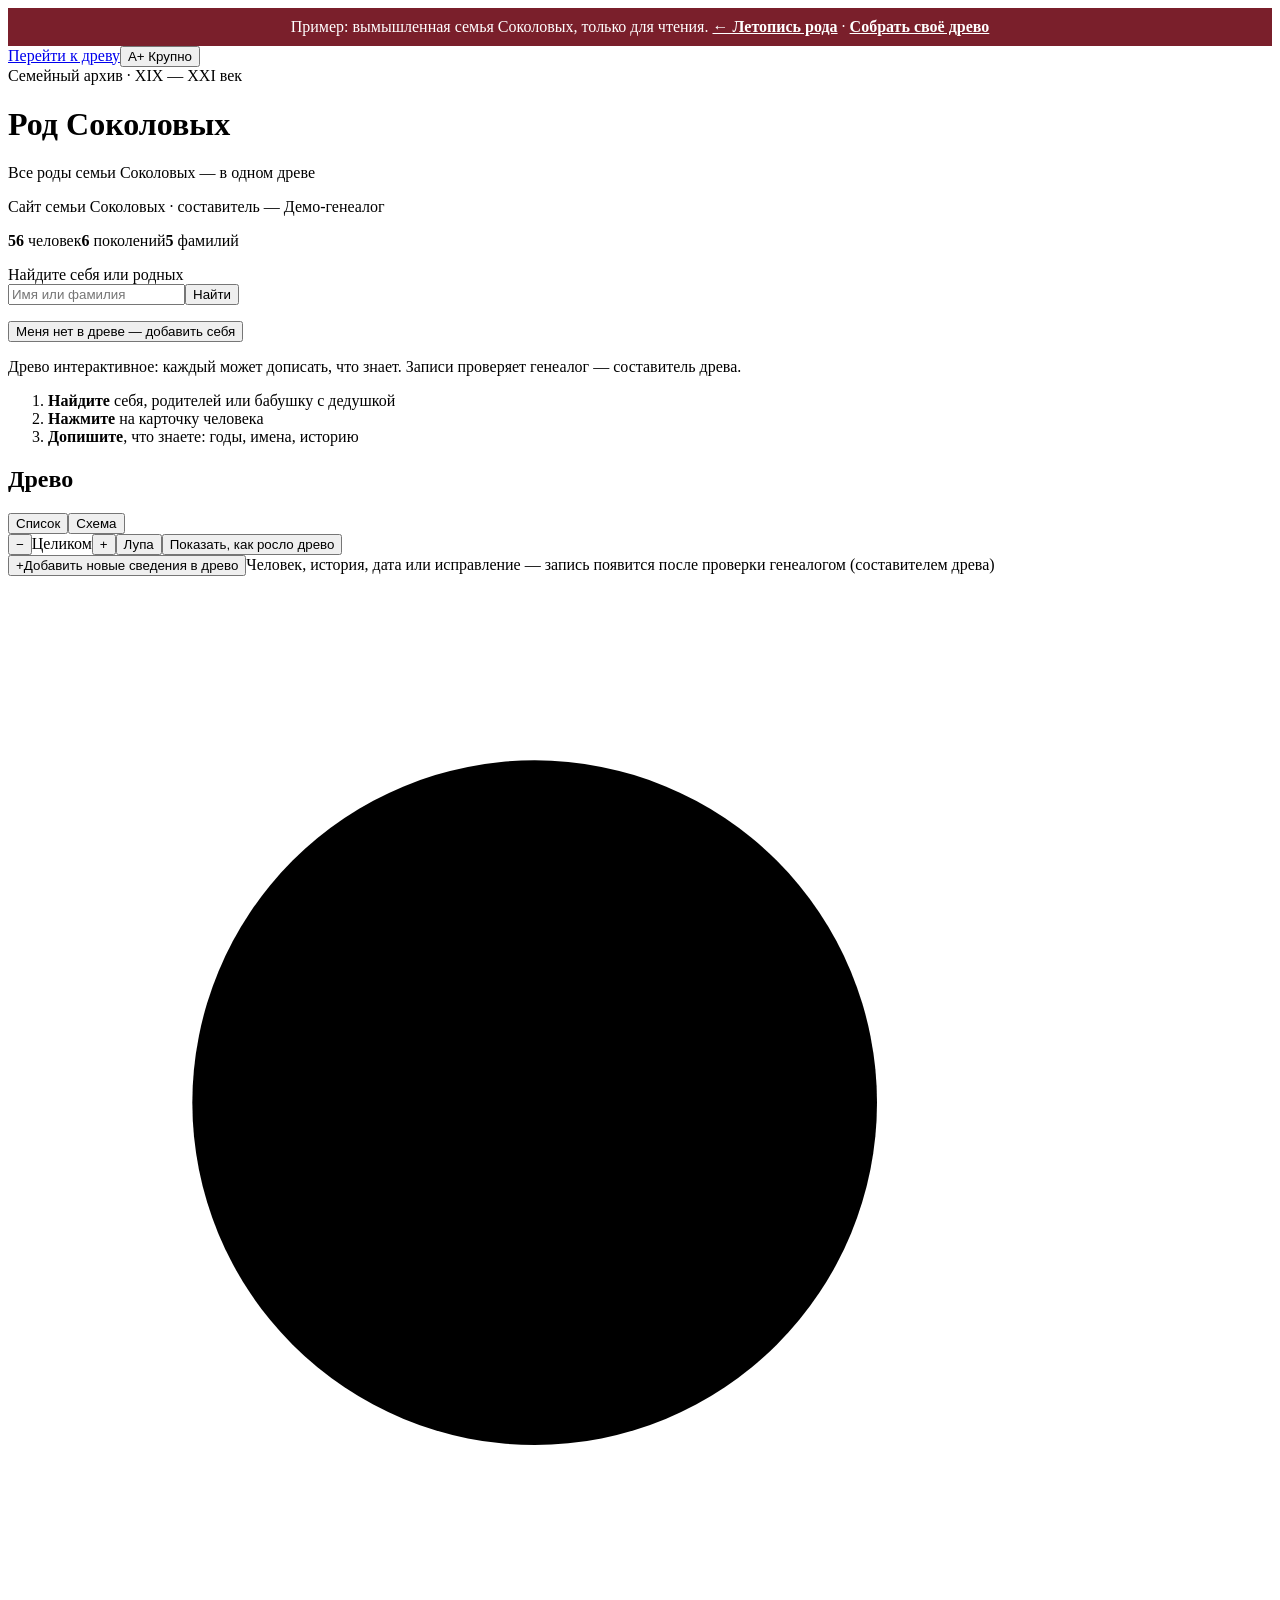
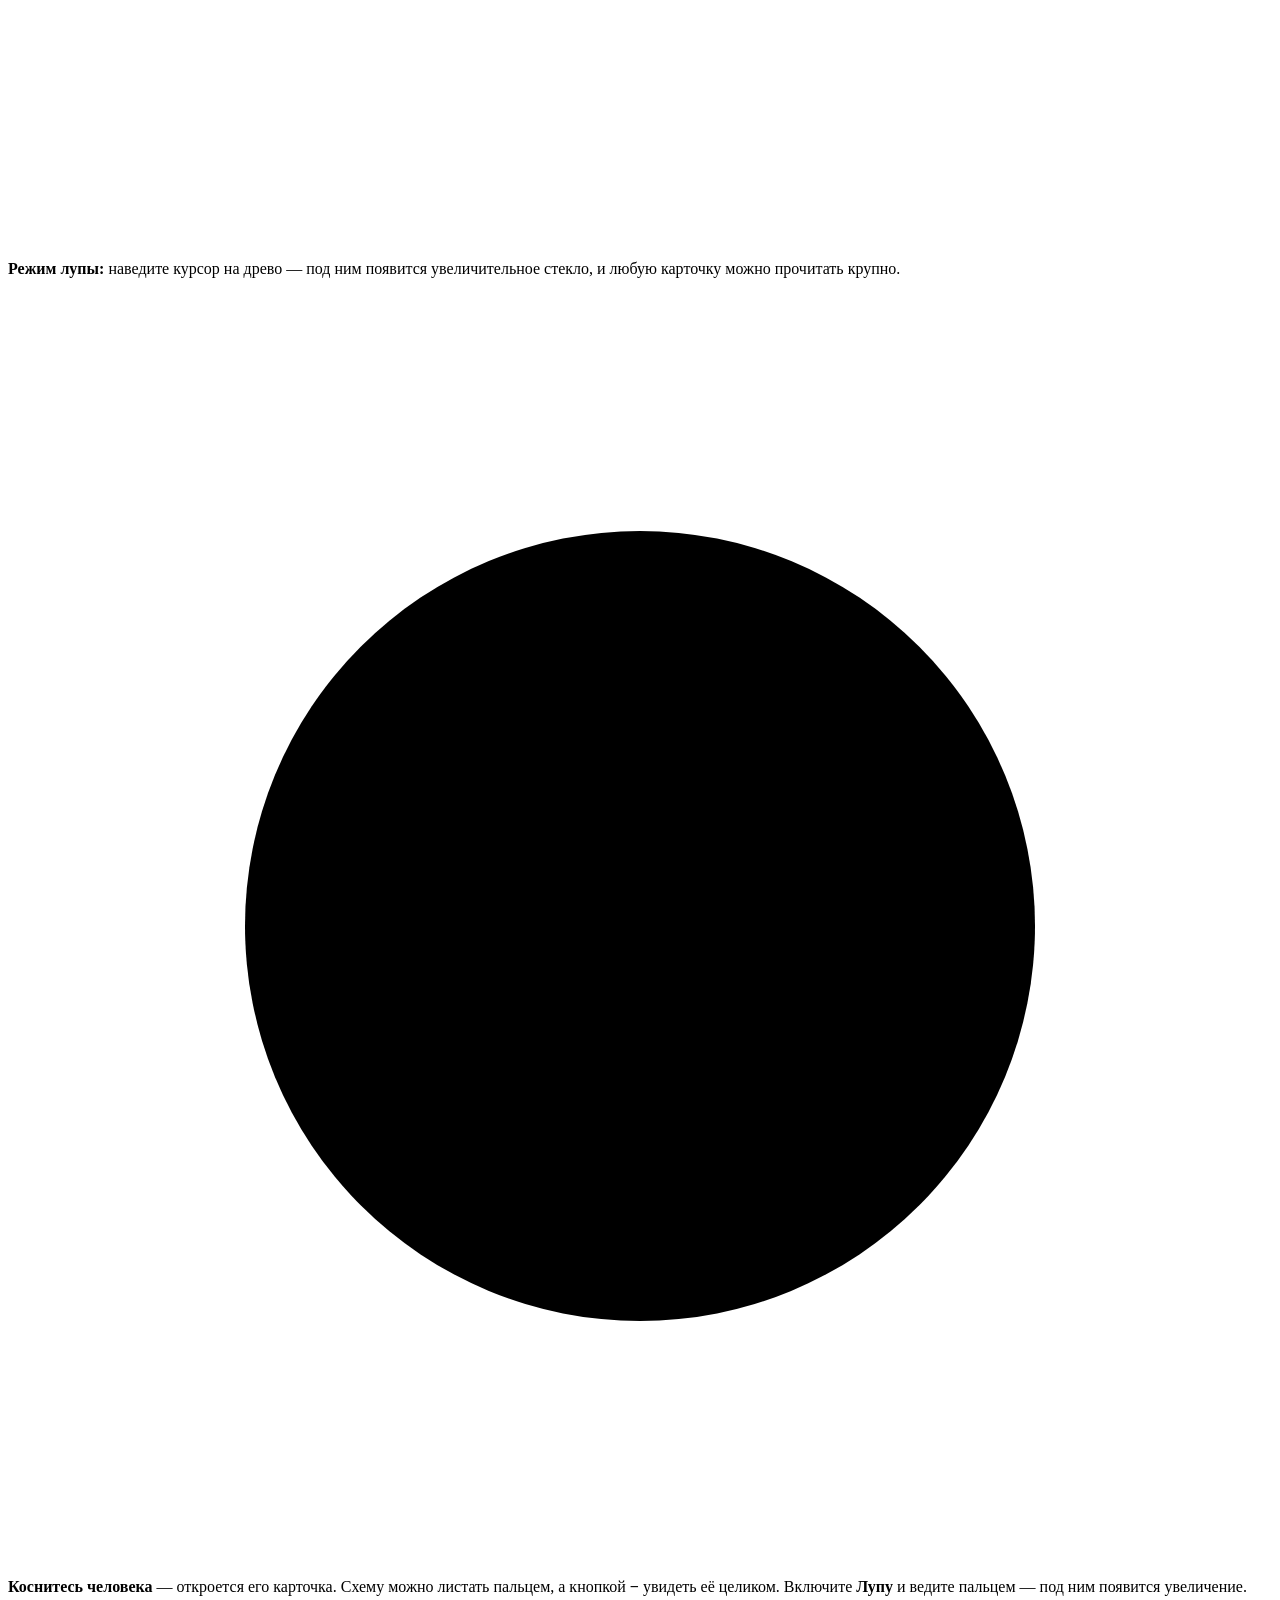
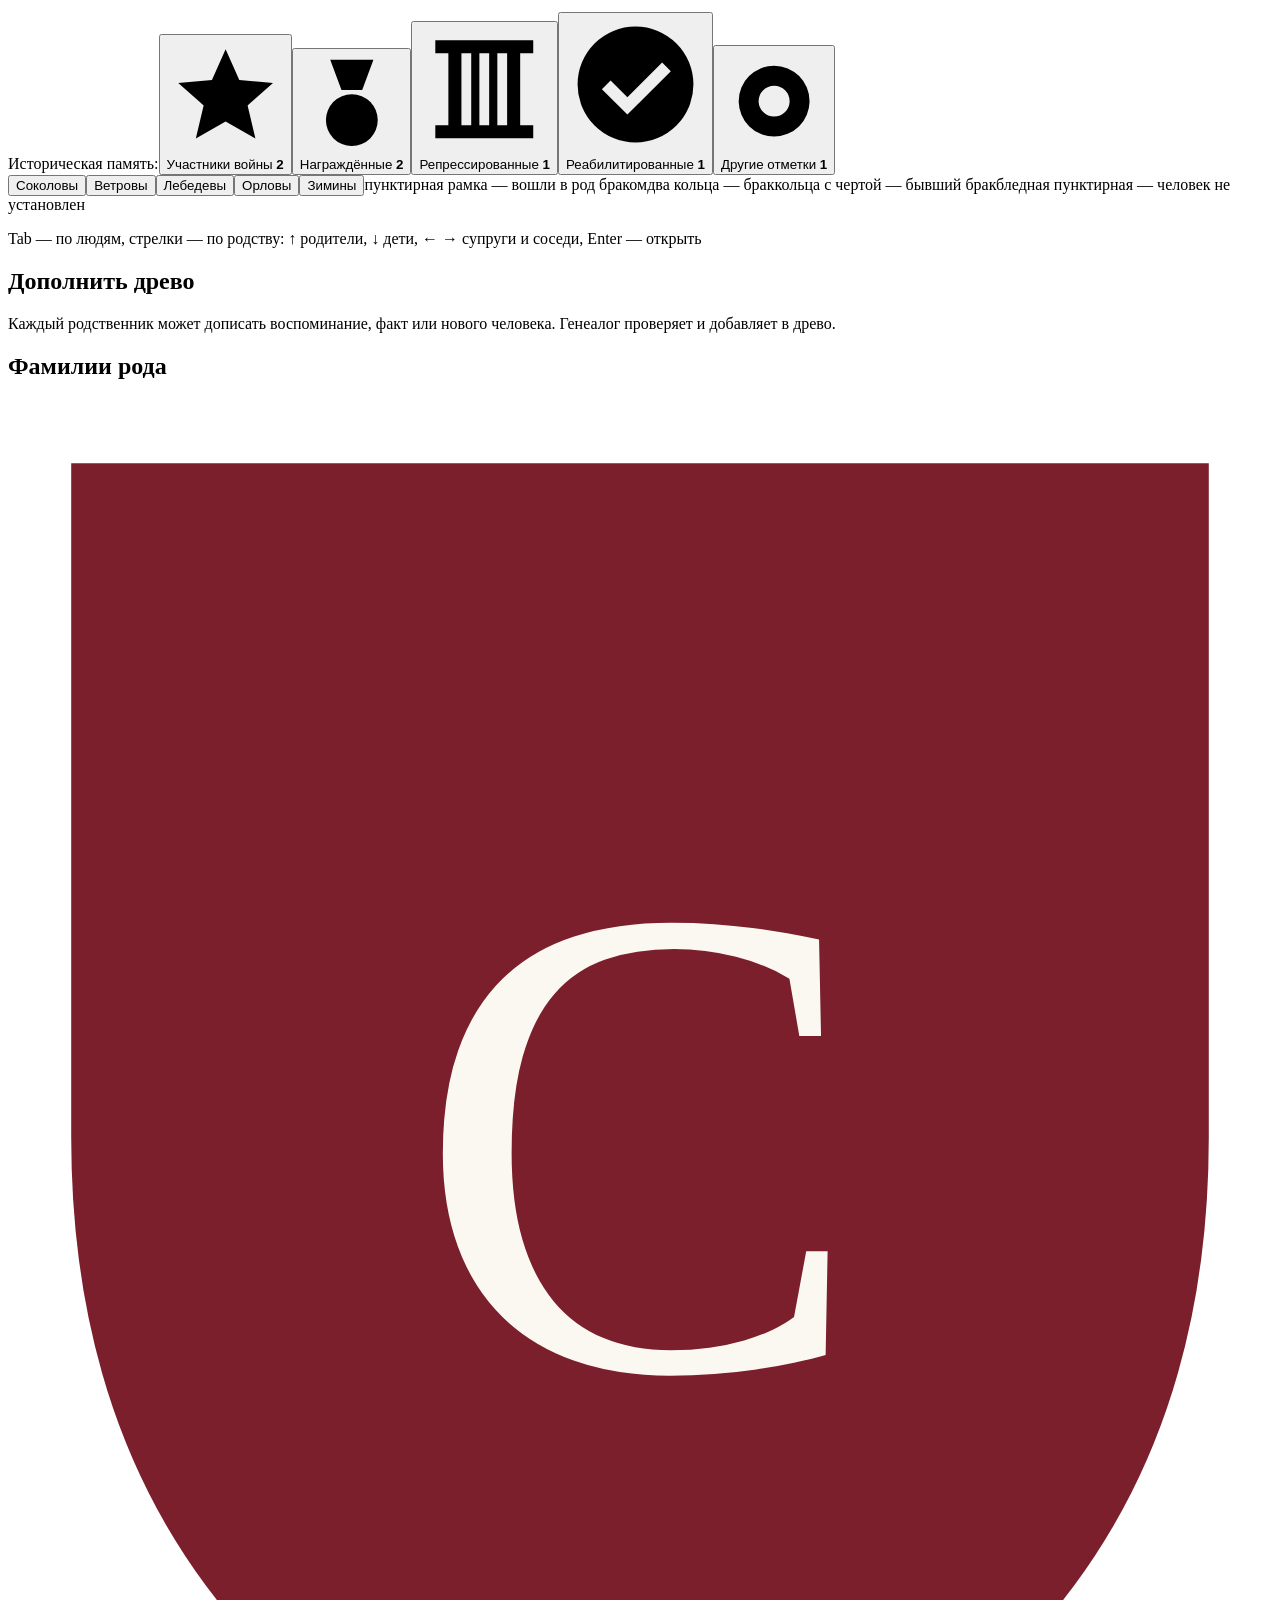
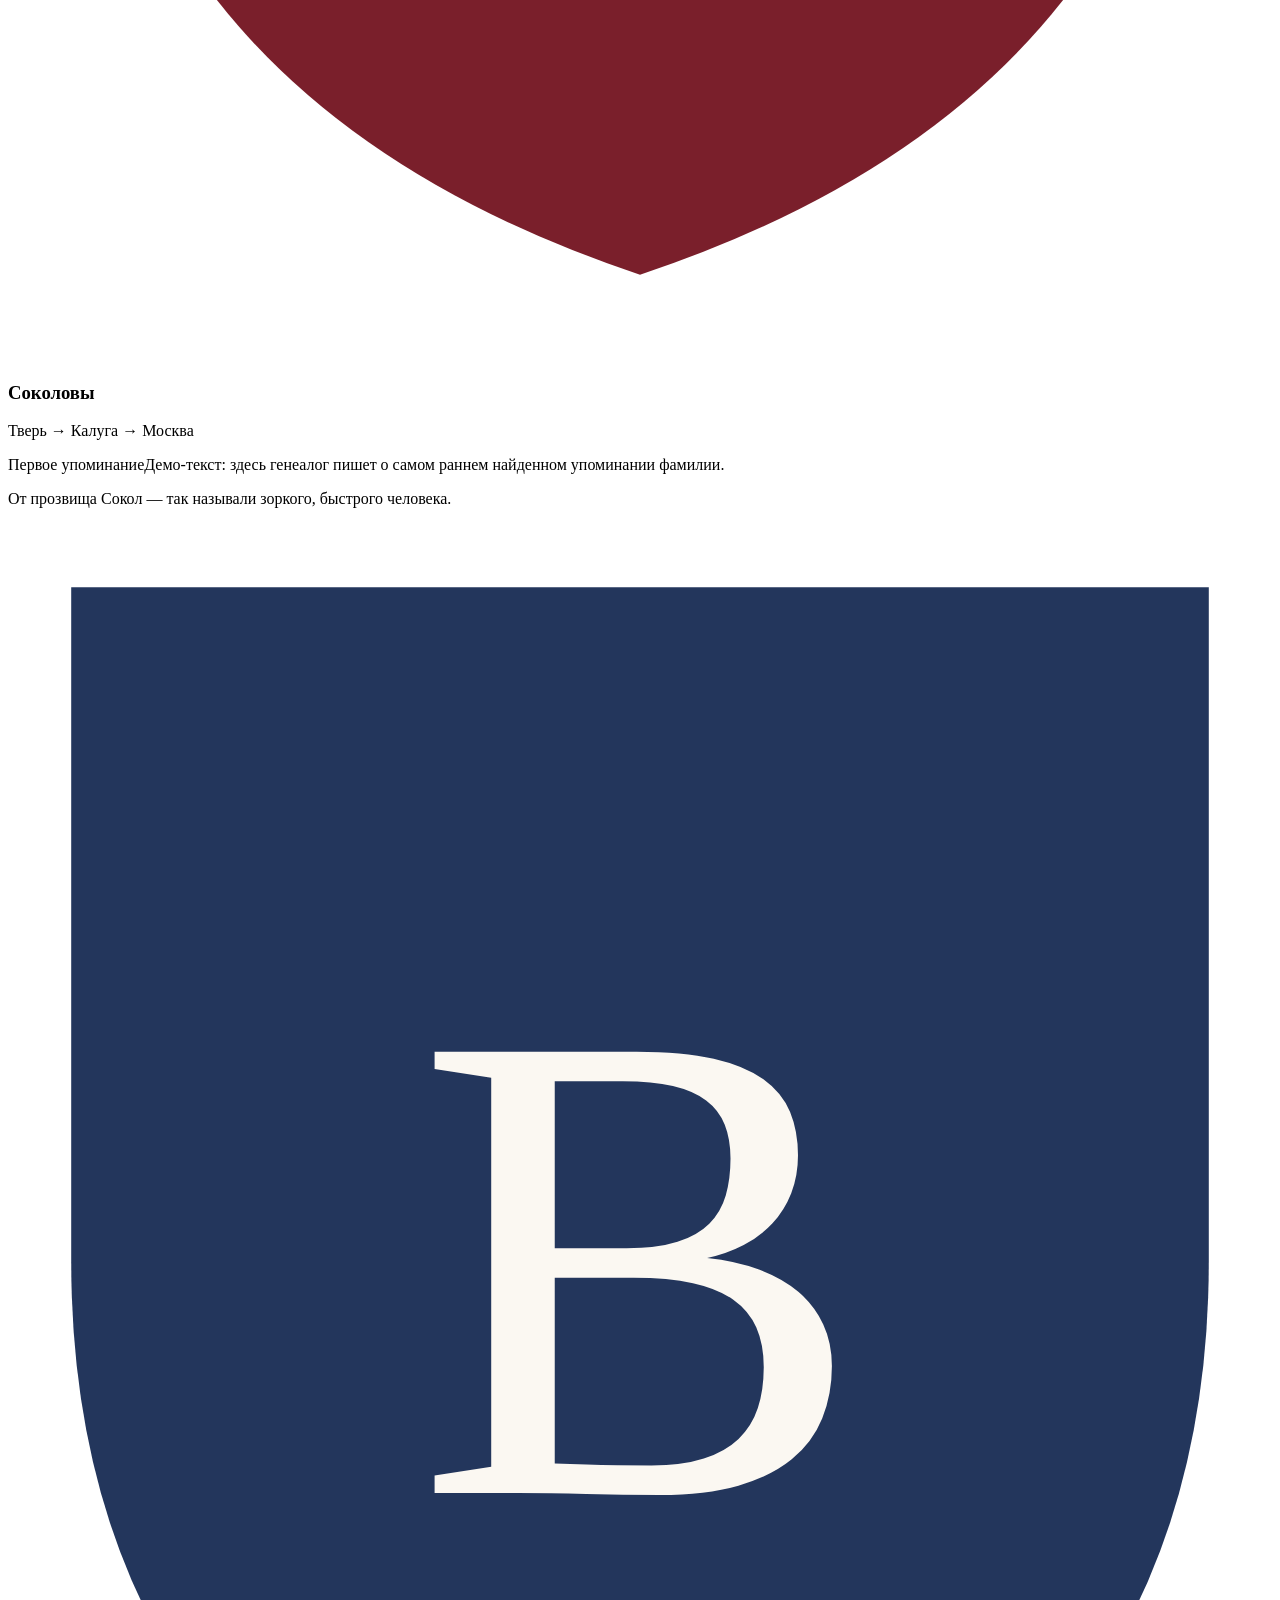
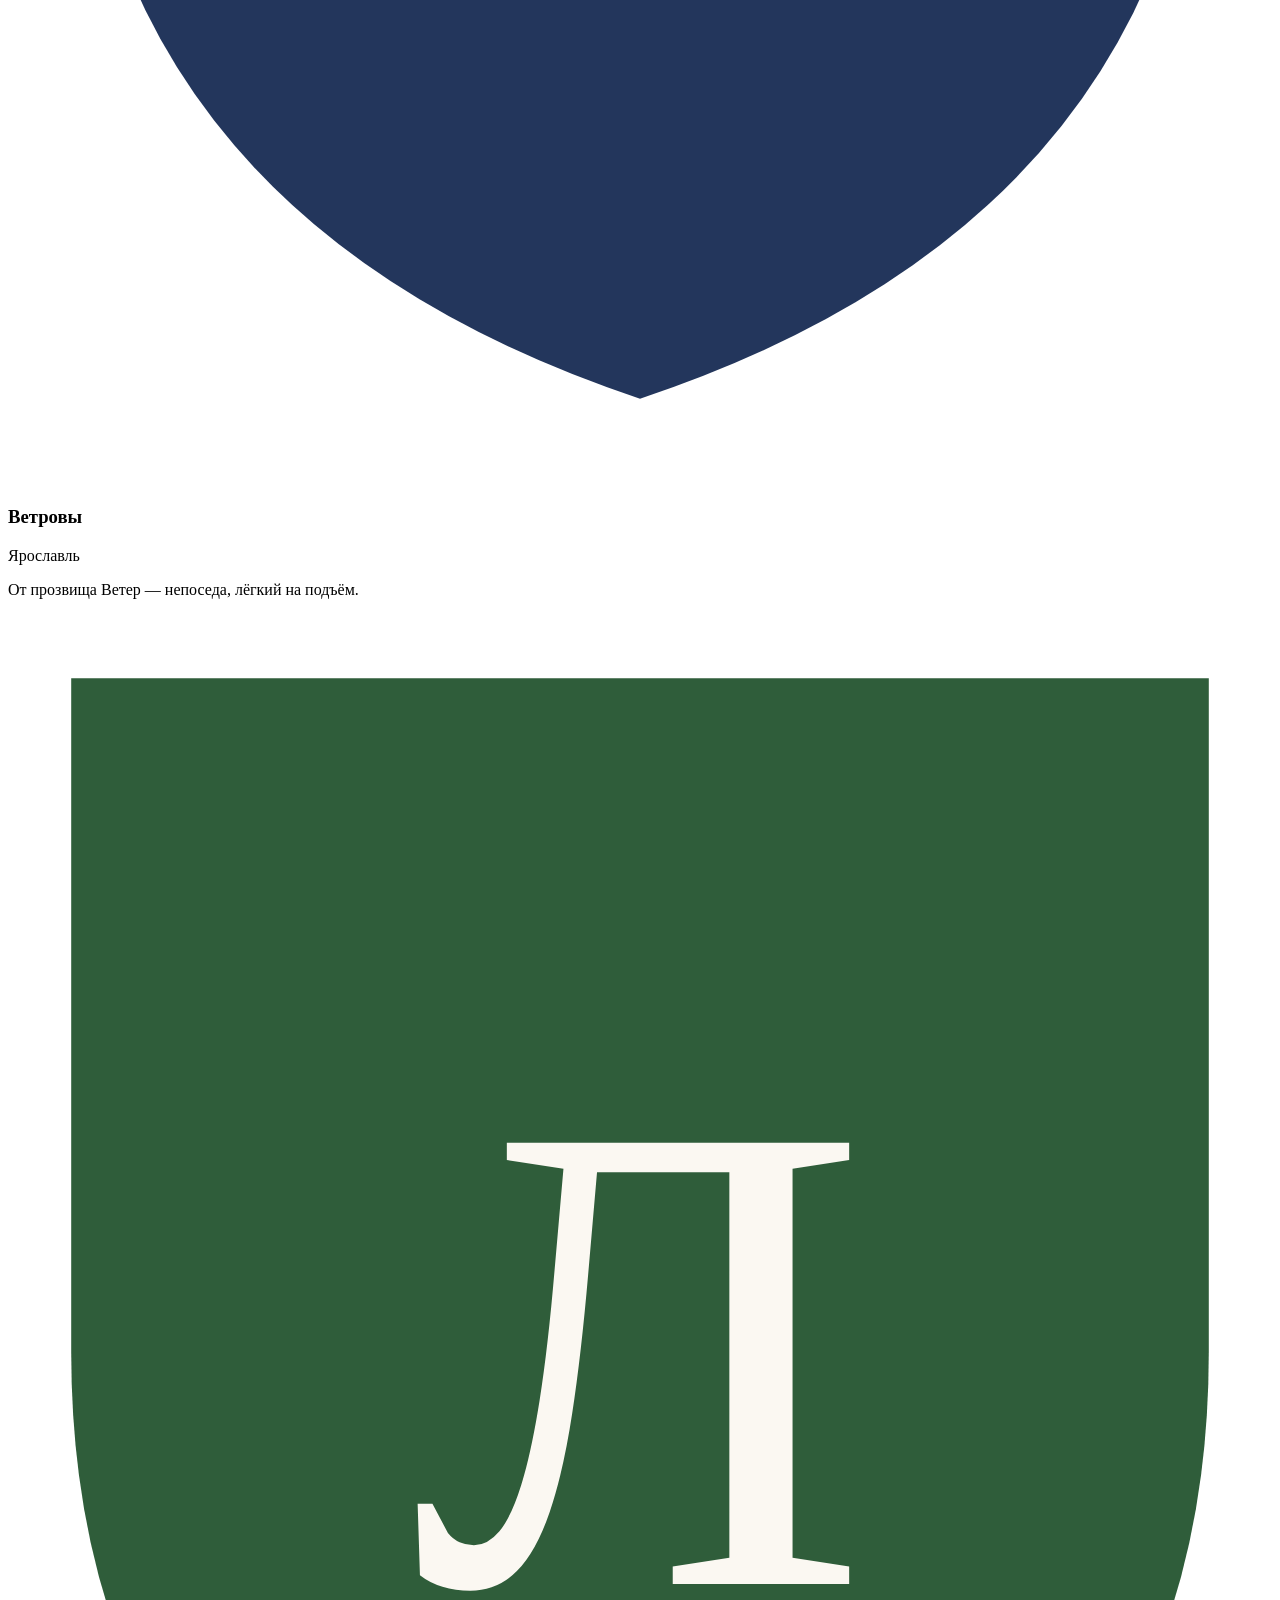
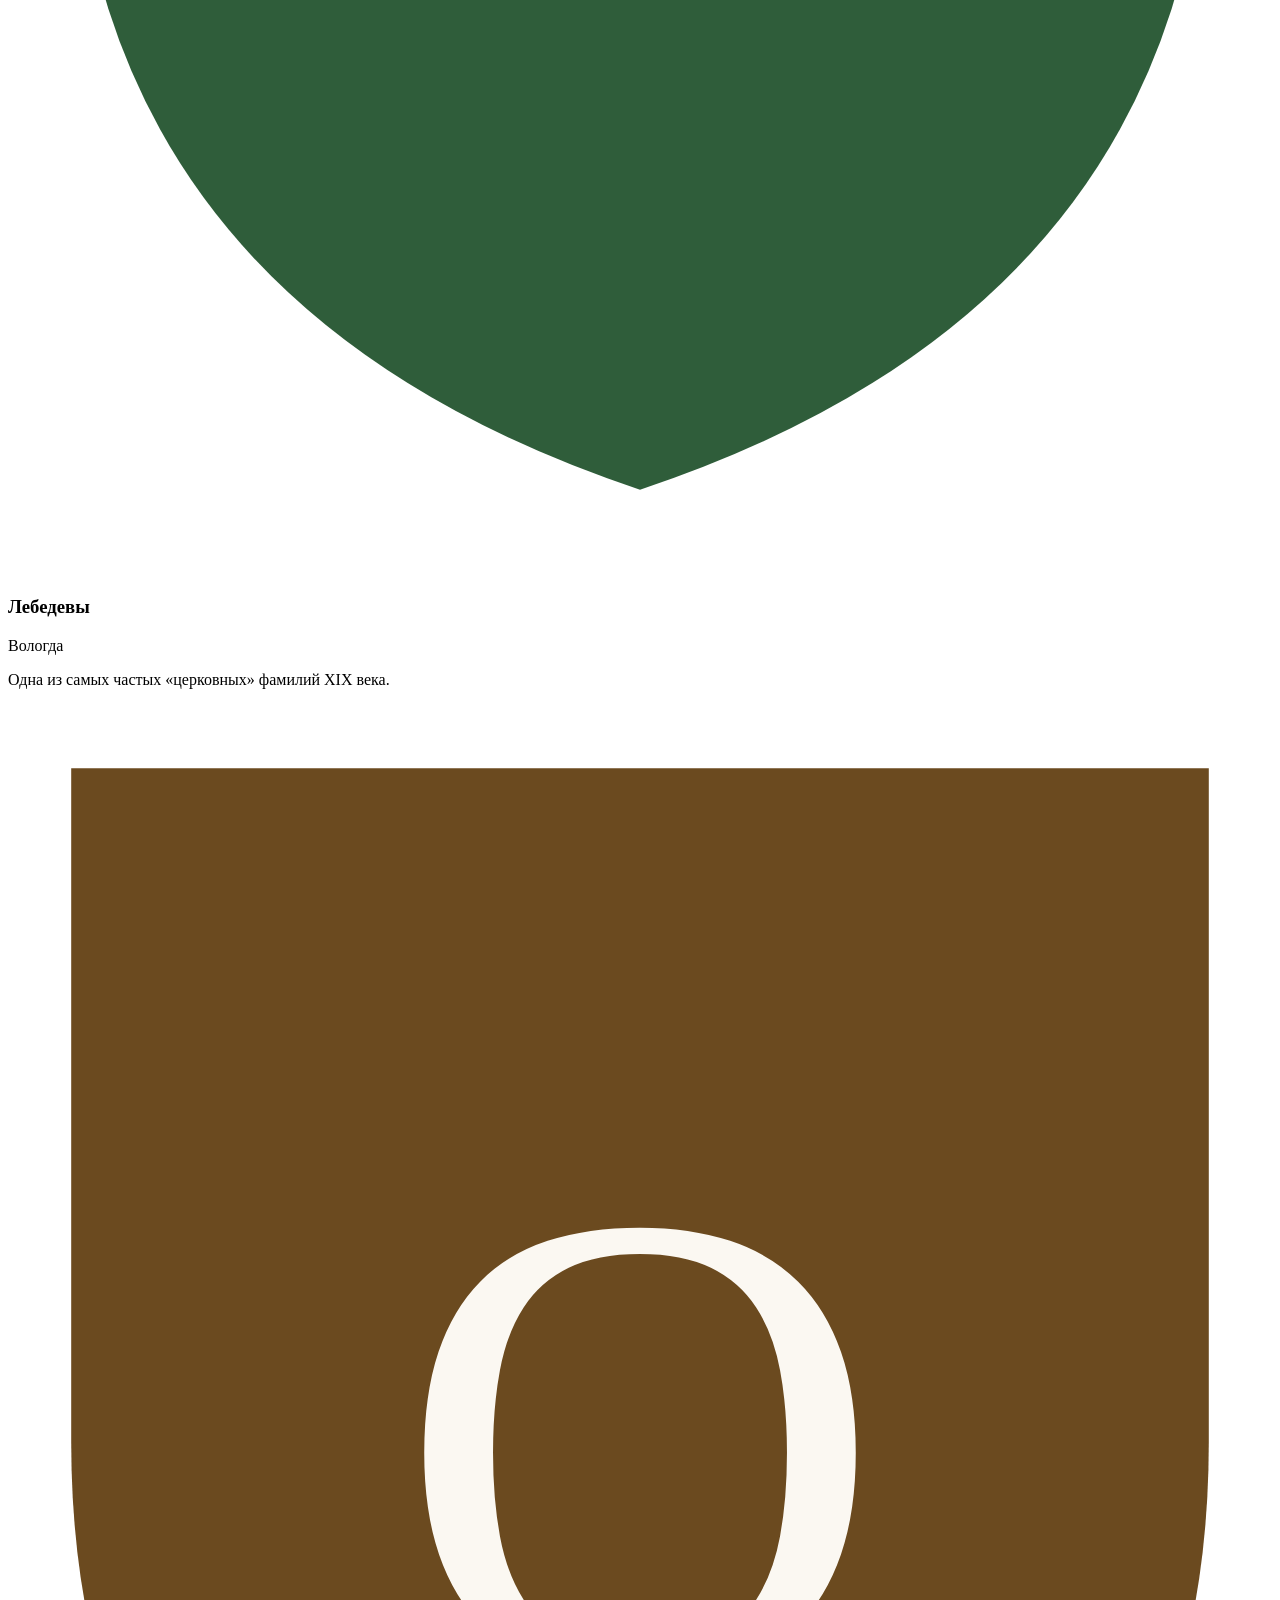
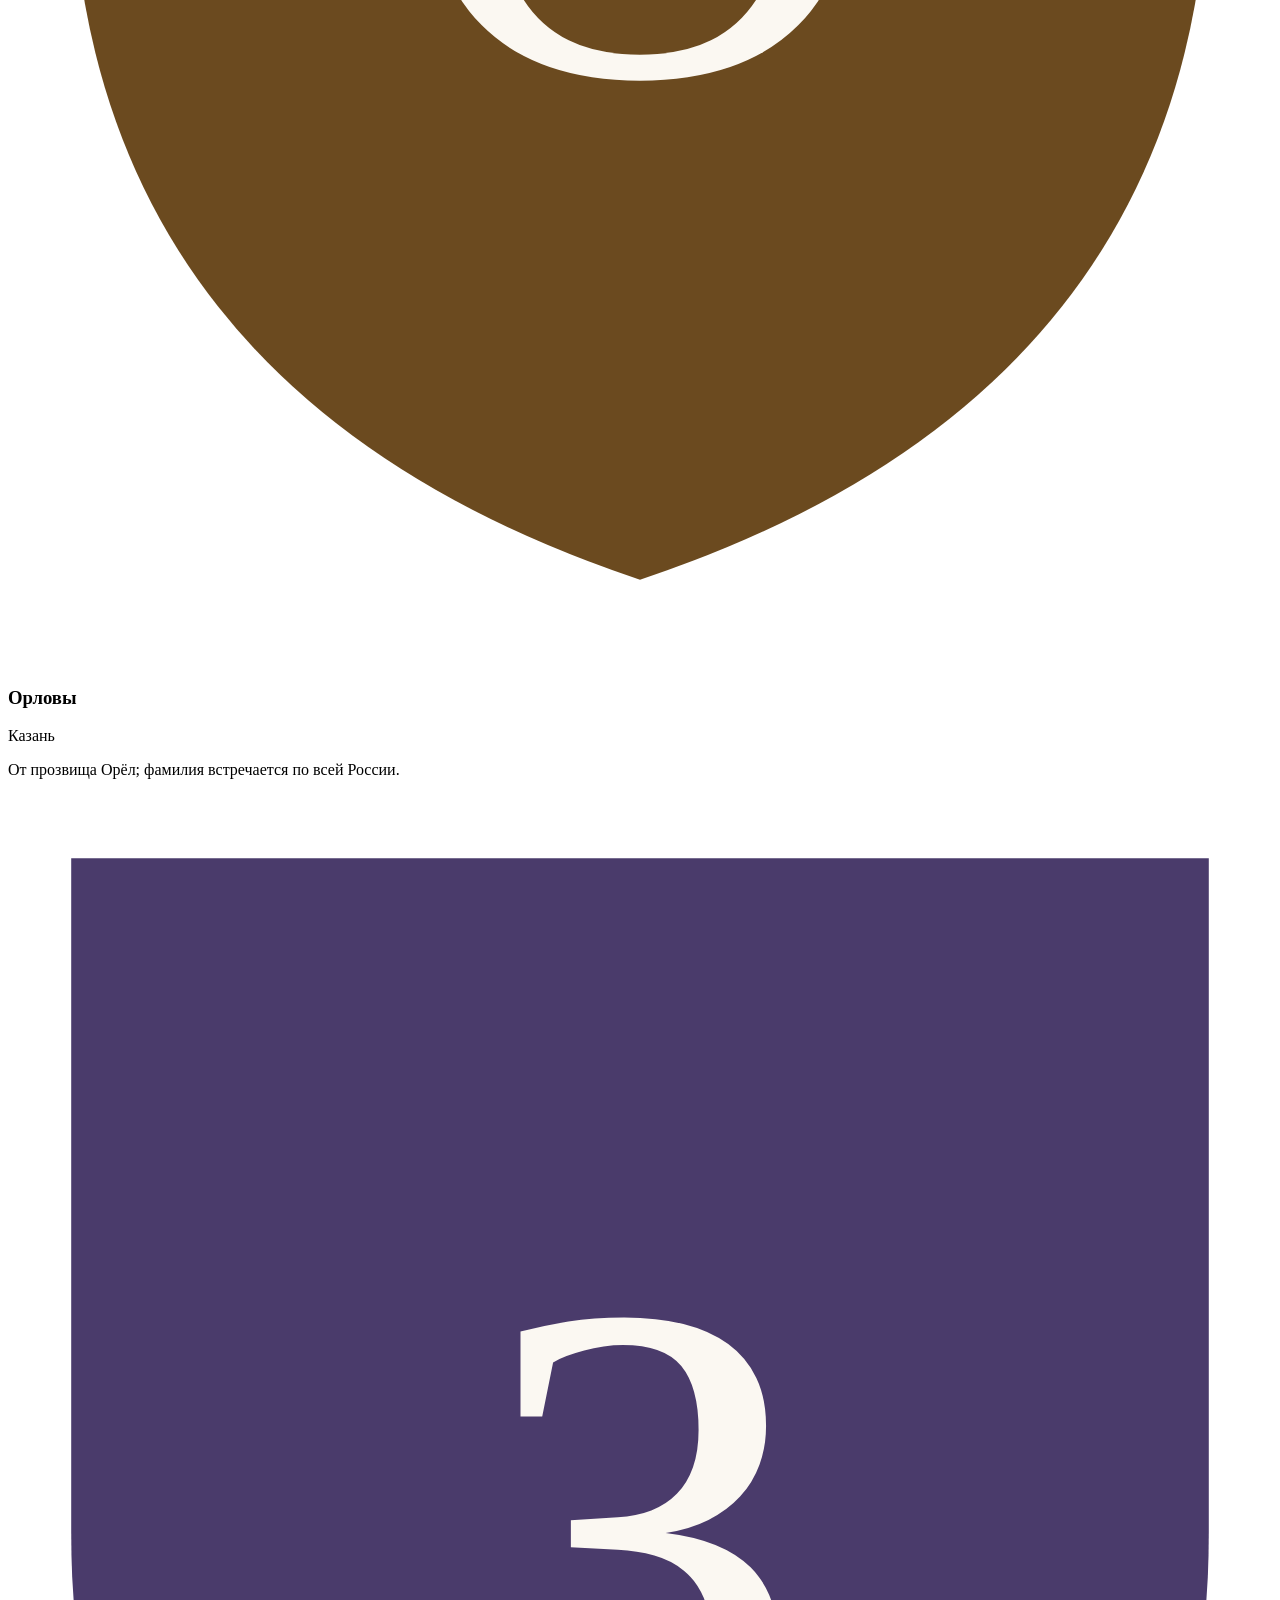
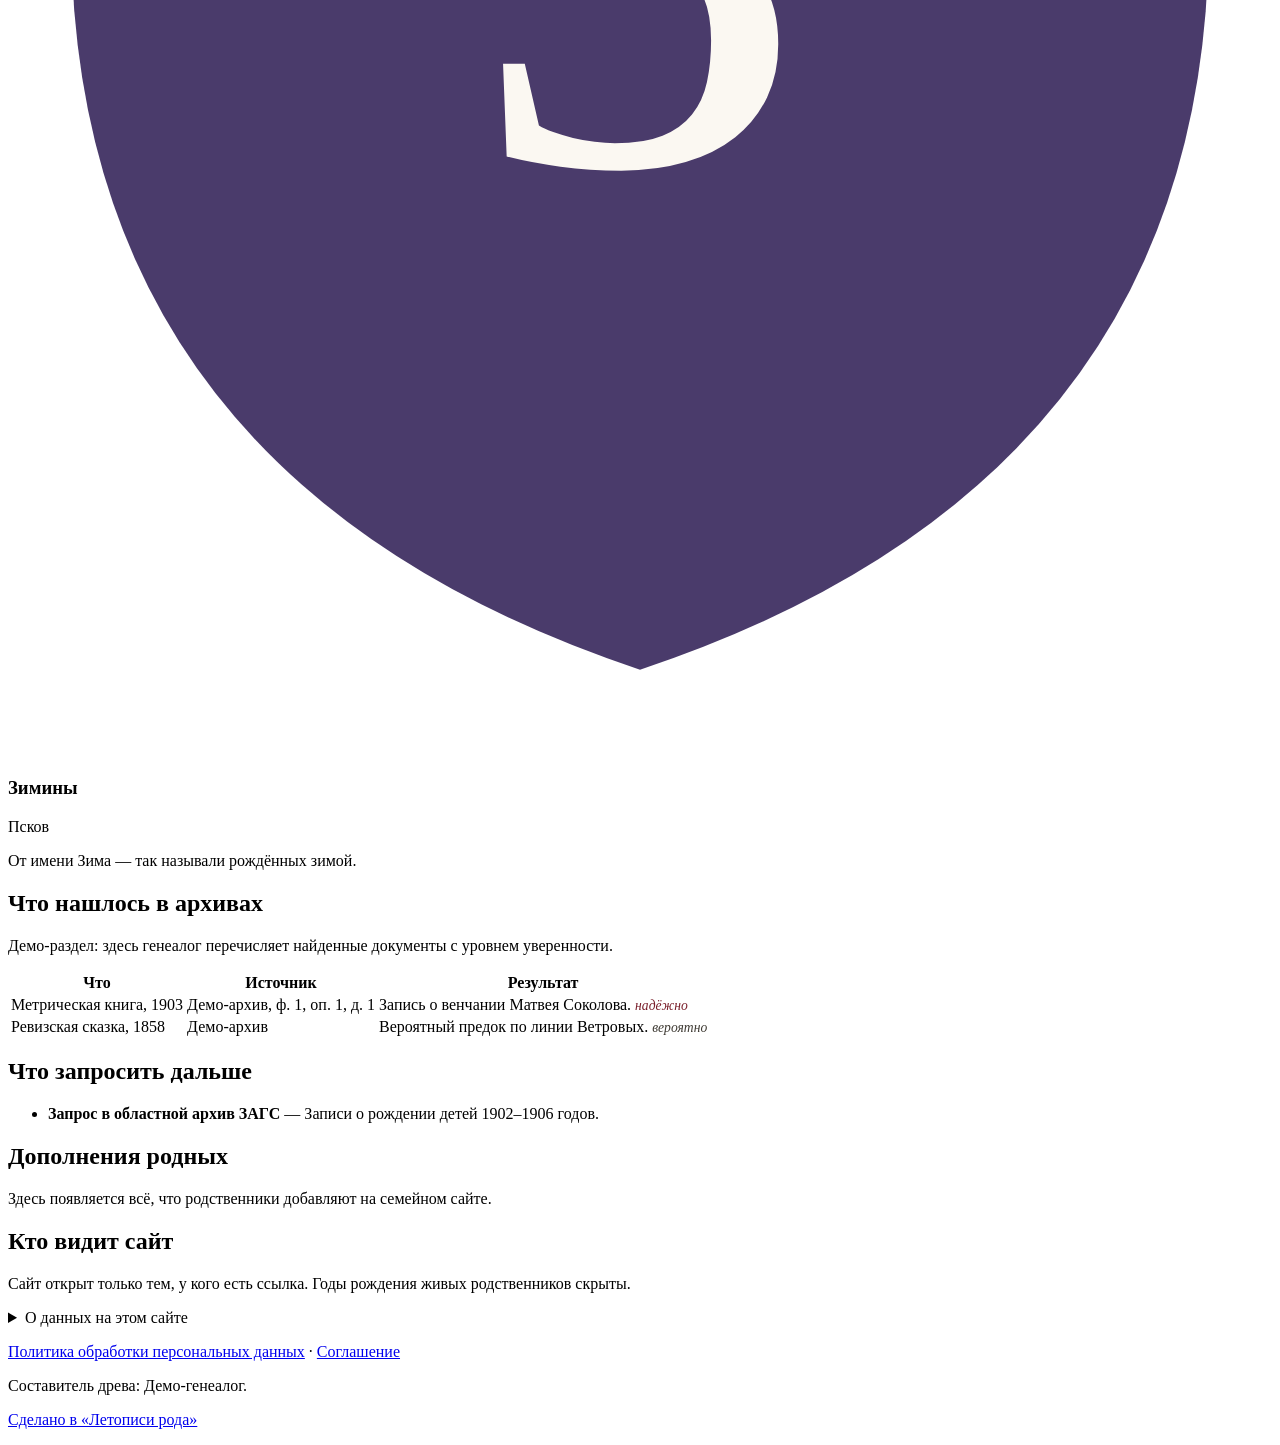
==== commit 00bd794a: "Новое название «Летопись рода» и логотип Co-Authored-By: Claude Opus 5.5 <noreply@anthropic.com>" ====
--- a/primer/index.html
+++ b/primer/index.html
@@ -1,2 +1,2 @@
-<!doctype html><html lang="ru"><head><meta charset="utf-8"><meta name="viewport" content="width=device-width, initial-scale=1, viewport-fit=cover, interactive-widget=resizes-content"><meta name="robots" content="index, follow, max-image-preview:large"><title>Пример сайта семьи — демо-древо рода Соколовых | Родконструктор</title><meta property="og:title" content="Род Соколовых"><meta property="og:type" content="website"><meta property="og:site_name" content="Родконструктор"><meta property="og:description" content="56 человек, 6 поколений. Найдите себя и допишите, что знаете."><script>(function(){var c=navigator.connection||{},q=new URLSearchParams(location.search).get("lite"),s=null;try{s=localStorage.getItem("siteLite");}catch(e){}var slow=q==="1"||s==="1"||(s!=="0"&&q!=="0"&&(c.saveData||/^(slow-2g|2g|3g)$/.test(c.effectiveType||"")));window.FAMILY_SLOW=!!slow;if(slow)document.documentElement.classList.add("slow");var css=["/rodkonstruktor/render/fonts/local.css"];css.forEach(function(h){document.write('<link rel="stylesheet" href="'+h+'"'+(slow?' media="print" data-late="1"':'')+'>');});})();</script><noscript><link rel="stylesheet" href="/rodkonstruktor/render/fonts/local.css"></noscript><link rel="stylesheet" href="/rodkonstruktor/render/tree.css"><link rel="stylesheet" href="/rodkonstruktor/render/web.css"><link rel="stylesheet" href="/rodkonstruktor/render/collab.css"><style>:root{--paper:#f2ede3;--card:#fbf8f2;--ink:#0f1413;--muted:#3f3b34;--accent:#7a1f2b;--gold:#86641f;--line:#6f6858;--frame:#2e2b25;--rule:#d2c8b4;--gold2:#86641f;--on-accent:#ffffff;--serif:"Cormorant Garamond","Cormorant Fallback",Georgia,serif;--heading:"Cormorant Garamond","Cormorant Fallback",Georgia,serif;--sc:"Cormorant SC","Cormorant Fallback",Georgia,serif;color-scheme:light}
-.tree[data-br="a"] .node:not(.f-a),.tree[data-br="a"] .kin,.tree[data-br="a"] .wed{opacity:.22}.tree[data-br="b"] .node:not(.f-b),.tree[data-br="b"] .kin,.tree[data-br="b"] .wed{opacity:.22}.tree[data-br="c"] .node:not(.f-c),.tree[data-br="c"] .kin,.tree[data-br="c"] .wed{opacity:.22}.tree[data-br="d"] .node:not(.f-d),.tree[data-br="d"] .kin,.tree[data-br="d"] .wed{opacity:.22}.tree[data-br="e"] .node:not(.f-e),.tree[data-br="e"] .kin,.tree[data-br="e"] .wed{opacity:.22}.conf{font-size:.85em;font-style:italic;color:var(--muted)}.conf.c-high{color:var(--accent)}</style><script>try{window.FAMILY_LANG=new URLSearchParams(location.search).get("lang")||localStorage.getItem("siteLang")||"ru";}catch(e){window.FAMILY_LANG="ru";}</script><script>window.FAMILY_API="";window.FAMILY_GENEALOGIST="Демо-генеалог";window.FAMILY_FILES="";</script><meta name="description" content="Демонстрационный сайт семьи на Родконструкторе: интерактивное древо вымышленного рода Соколовых, поиск, ветви, источники, исторические отметки, форма дополнений от родных."><link rel="canonical" href="https://aevkone.github.io/rodkonstruktor/primer/"><link rel="icon" href="/rodkonstruktor/favicon.svg" type="image/svg+xml"><meta property="og:type" content="website"><meta property="og:url" content="https://aevkone.github.io/rodkonstruktor/primer/"><meta property="og:image" content="https://aevkone.github.io/rodkonstruktor/landing/og.jpg"></head><body><div style="position:sticky;top:0;z-index:50;background:#7a1f2b;color:#fff;font:16px/1.35 Georgia,serif;padding:8px 14px;text-align:center">Пример: вымышленная семья Соколовых, только для чтения. <a href="/rodkonstruktor/" style="color:#fff;font-weight:bold">← Родконструктор</a> · <a href="/rodkonstruktor/start.html" style="color:#fff;font-weight:bold">Собрать своё древо</a></div><div class="page play" id="page"><a class="skip" href="#tree">Перейти к древу</a><button type="button" class="big-toggle" id="bigText" aria-pressed="false">А+ Крупно</button><div class="progress" id="progress" aria-hidden="true"></div><header class="hero"><div class="eyebrow">Семейный архив · XIX — XXI век</div><h1><span class="title-gold">Род Соколовых</span></h1><p class="sub">Все роды семьи Соколовых — в одном древе</p><p class="hero-by">Сайт семьи Соколовых · составитель — Демо-генеалог</p><p class="facts" id="facts"><span><b id="fPeople">56</b> человек</span><span><b id="fGens">6</b> поколений</span><span><b id="fFams">5</b> <span id="fFamsWord">фамилий</span></span></p><form class="finder" id="finder" role="search" autocomplete="off"><label for="findInput" class="finder-label">Найдите себя или родных</label><div class="finder-row"><input id="findInput" type="search" placeholder="Имя или фамилия" role="combobox" aria-expanded="false" aria-controls="findList" aria-autocomplete="list" aria-describedby="findStatus" enterkeyhint="search" autocapitalize="words"><button type="submit" class="find-btn">Найти</button></div><ul class="find-list" id="findList" role="listbox" hidden></ul><p id="findStatus" class="sr-only" role="status" aria-live="polite"></p></form><p class="hero-notme"><button type="button" class="link-btn" id="notMe">Меня нет в древе — добавить себя</button></p><p class="hero-note">Древо интерактивное: каждый может дописать, что знает. Записи проверяет генеалог — составитель древа.</p><ol class="steps"><li><b>Найдите</b> себя, родителей или бабушку с дедушкой</li><li><b>Нажмите</b> на карточку человека</li><li><b>Допишите</b>, что знаете: годы, имена, историю</li></ol></header><main id="main"><section class="block reveal tree-sec" id="tree"><div class="bar"><div class="block-head"><span class="block-no" aria-hidden="true"></span><h2>Древо</h2></div><div class="modes" role="group" aria-label="Вид древа"><button type="button" id="modeList" aria-pressed="false">Список</button><button type="button" id="modeScheme" aria-pressed="true">Схема</button></div><div class="ctl"><button type="button" id="zoomOut" aria-label="Уменьшить схему">−</button><span class="zoom-level" id="zoomLevel" aria-live="polite">Целиком</span><button type="button" id="zoomIn" aria-label="Увеличить схему">+</button><button type="button" id="lensbtn" aria-pressed="true">Лупа</button><button type="button" id="replay">Показать, как росло древо</button></div></div><div class="add-cta edit-only"><button type="button" id="addAny" class="cta"><span class="cta-plus" aria-hidden="true">+</span>Добавить новые сведения в древо</button><span class="cta-note">Человек, история, дата или исправление — запись появится после проверки генеалогом (составителем древа)</span></div><div class="lens-hint mouse-only"><span class="lh-icon" aria-hidden="true"><svg viewBox="0 0 48 48"><circle cx="20" cy="20" r="13"/><path d="M30 30 L43 43"/></svg></span><p><b>Режим лупы:</b> наведите курсор на древо — под ним появится увеличительное стекло, и любую карточку можно прочитать крупно.</p></div><div class="lens-hint touch-only"><span class="lh-icon" aria-hidden="true"><svg viewBox="0 0 48 48"><circle cx="24" cy="24" r="6"/><circle cx="24" cy="24" r="15"/></svg></span><p><b>Коснитесь человека</b> — откроется его карточка. Схему можно листать пальцем, а кнопкой <b>−</b> увидеть её целиком. Включите <b>Лупу</b> и ведите пальцем — под ним появится увеличение.</p></div><p class="line-note" id="lineNote" hidden><span></span> <button type="button" id="lineOff">Показать всё древо</button></p><div class="scroll-wrap"><div class="scroller" id="scroller" tabindex="0" role="region" aria-label="Схема древа, листайте вбок стрелками"><div class="canvas" id="canvas"></div></div><div class="minimap" id="minimap" hidden aria-hidden="true"><div class="mm-in" id="mmIn"></div><div class="mm-view" id="mmView"></div></div></div><div class="tree-list" id="treeList" hidden></div><div class="mk-filter" role="group" aria-label="Историческая память"><span class="mk-title">Историческая память:</span><button type="button" class="mk-btn mk-war" data-mk="war" aria-pressed="false"><svg viewBox="0 0 24 24" aria-hidden="true"><path d="M12 2.5l2.8 6.3 6.9.6-5.2 4.6 1.6 6.8L12 17.3l-6.1 3.5 1.6-6.8-5.2-4.6 6.9-.6z"/></svg>Участники войны <b>2</b></button><button type="button" class="mk-btn mk-award" data-mk="award" aria-pressed="false"><svg viewBox="0 0 24 24" aria-hidden="true"><path d="M7 2h10l-2.6 7H9.6zM12 10a6 6 0 1 1 0 12 6 6 0 0 1 0-12zm0 2.6l1 2.1 2.3.3-1.7 1.6.4 2.3-2-1.1-2 1.1.4-2.3-1.7-1.6 2.3-.3z"/></svg>Награждённые <b>2</b></button><button type="button" class="mk-btn mk-repr" data-mk="repr" aria-pressed="false"><svg viewBox="0 0 24 24" aria-hidden="true"><path d="M3 3h18v2.4h-2.4v13.2H21V21H3v-2.4h2.4V5.4H3zm4.8 2.4v13.2h1.8V5.4zm3.3 0v13.2h1.8V5.4zm3.3 0v13.2h1.8V5.4z"/></svg>Репрессированные <b>1</b></button><button type="button" class="mk-btn mk-rehab" data-mk="rehab" aria-pressed="false"><svg viewBox="0 0 24 24" aria-hidden="true"><path d="M12 2a10 10 0 1 1 0 20 10 10 0 0 1 0-20zm4.6 6.2l-6 6-2.9-2.9-1.5 1.5 4.4 4.4 7.5-7.5z"/></svg>Реабилитированные <b>1</b></button><button type="button" class="mk-btn mk-other" data-mk="other" aria-pressed="false"><svg viewBox="0 0 24 24" aria-hidden="true"><path d="M12 4a8 8 0 1 1 0 16 8 8 0 0 1 0-16zm0 4.5a3.5 3.5 0 1 0 0 7 3.5 3.5 0 0 0 0-7z"/></svg>Другие отметки <b>1</b></button></div><div class="legend"><button type="button" class="lg-br f-a" data-br="a" aria-pressed="false" title="Показать только эту ветвь" style="--c:#7a1f2b">Соколовы</button><button type="button" class="lg-br f-b" data-br="b" aria-pressed="false" title="Показать только эту ветвь" style="--c:#23365c">Ветровы</button><button type="button" class="lg-br f-c" data-br="c" aria-pressed="false" title="Показать только эту ветвь" style="--c:#2f5d3a">Лебедевы</button><button type="button" class="lg-br f-d" data-br="d" aria-pressed="false" title="Показать только эту ветвь" style="--c:#6b4a1f">Орловы</button><button type="button" class="lg-br f-e" data-br="e" aria-pressed="false" title="Показать только эту ветвь" style="--c:#4a3b6b">Зимины</button><span class="f-i">пунктирная рамка — вошли в род браком</span><span class="lg-ring">два кольца — брак</span><span class="lg-ex">кольца с чертой — бывший брак</span><span class="lg-stub">бледная пунктирная — человек не установлен</span></div><p class="kbd-hint" aria-hidden="true">Tab — по людям, стрелки — по родству: ↑ родители, ↓ дети, ← → супруги и соседи, Enter — открыть</p><div class="lens" id="lens" hidden aria-hidden="true"><div class="lens-in" id="lensIn"></div></div></section><section class="block reveal contrib-sec"><div class="block-head"><span class="block-no" aria-hidden="true"></span><h2>Дополнить древо</h2></div><div class="contrib"><p>Каждый родственник может дописать воспоминание, факт или нового человека. Генеалог проверяет и добавляет в древо.</p></div></section><section class="block reveal fam-sec"><div class="block-head"><span class="block-no" aria-hidden="true"></span><h2>Фамилии рода</h2></div><div class="families"><article class="fam f-a" style="--e:0;--c:#7a1f2b"><div class="shield"><svg class="emblem" viewBox="0 0 120 148" aria-hidden="true"><path class="sh-field" d="M6,6 H114 V70 Q114,122 60,140 Q6,122 6,70 Z" fill="#7a1f2b"/><text x="60" y="92" text-anchor="middle" font-size="64" fill="#fbf8f2" font-family="var(--heading, serif)">С</text><path class="sh-edge" pathLength="1" d="M6,6 H114 V70 Q114,122 60,140 Q6,122 6,70 Z" fill="none"/></svg></div><h3>Соколовы</h3><div class="place">Тверь → Калуга → Москва</div><p class="first"><span>Первое упоминание</span>Демо-текст: здесь генеалог пишет о самом раннем найденном упоминании фамилии.</p><p class="mean">От прозвища Сокол — так называли зоркого, быстрого человека.</p></article><article class="fam f-b" style="--e:1;--c:#23365c"><div class="shield"><svg class="emblem" viewBox="0 0 120 148" aria-hidden="true"><path class="sh-field" d="M6,6 H114 V70 Q114,122 60,140 Q6,122 6,70 Z" fill="#23365c"/><text x="60" y="92" text-anchor="middle" font-size="64" fill="#fbf8f2" font-family="var(--heading, serif)">В</text><path class="sh-edge" pathLength="1" d="M6,6 H114 V70 Q114,122 60,140 Q6,122 6,70 Z" fill="none"/></svg></div><h3>Ветровы</h3><div class="place">Ярославль</div><p class="mean">От прозвища Ветер — непоседа, лёгкий на подъём.</p></article><article class="fam f-c" style="--e:2;--c:#2f5d3a"><div class="shield"><svg class="emblem" viewBox="0 0 120 148" aria-hidden="true"><path class="sh-field" d="M6,6 H114 V70 Q114,122 60,140 Q6,122 6,70 Z" fill="#2f5d3a"/><text x="60" y="92" text-anchor="middle" font-size="64" fill="#fbf8f2" font-family="var(--heading, serif)">Л</text><path class="sh-edge" pathLength="1" d="M6,6 H114 V70 Q114,122 60,140 Q6,122 6,70 Z" fill="none"/></svg></div><h3>Лебедевы</h3><div class="place">Вологда</div><p class="mean">Одна из самых частых «церковных» фамилий XIX века.</p></article><article class="fam f-d" style="--e:3;--c:#6b4a1f"><div class="shield"><svg class="emblem" viewBox="0 0 120 148" aria-hidden="true"><path class="sh-field" d="M6,6 H114 V70 Q114,122 60,140 Q6,122 6,70 Z" fill="#6b4a1f"/><text x="60" y="92" text-anchor="middle" font-size="64" fill="#fbf8f2" font-family="var(--heading, serif)">О</text><path class="sh-edge" pathLength="1" d="M6,6 H114 V70 Q114,122 60,140 Q6,122 6,70 Z" fill="none"/></svg></div><h3>Орловы</h3><div class="place">Казань</div><p class="mean">От прозвища Орёл; фамилия встречается по всей России.</p></article><article class="fam f-e" style="--e:4;--c:#4a3b6b"><div class="shield"><svg class="emblem" viewBox="0 0 120 148" aria-hidden="true"><path class="sh-field" d="M6,6 H114 V70 Q114,122 60,140 Q6,122 6,70 Z" fill="#4a3b6b"/><text x="60" y="92" text-anchor="middle" font-size="64" fill="#fbf8f2" font-family="var(--heading, serif)">З</text><path class="sh-edge" pathLength="1" d="M6,6 H114 V70 Q114,122 60,140 Q6,122 6,70 Z" fill="none"/></svg></div><h3>Зимины</h3><div class="place">Псков</div><p class="mean">От имени Зима — так называли рождённых зимой.</p></article></div></section><section class="block reveal arch" id="archive"><div class="block-head"><span class="block-no" aria-hidden="true"></span><h2>Что нашлось в архивах</h2></div><p>Демо-раздел: здесь генеалог перечисляет найденные документы с уровнем уверенности.</p><div class="tbl"><table><thead><tr><th>Что</th><th>Источник</th><th>Результат</th></tr></thead><tbody><tr><td>Метрическая книга, 1903</td><td>Демо-архив, ф. 1, оп. 1, д. 1</td><td>Запись о венчании Матвея Соколова. <span class="conf c-high">надёжно</span></td></tr><tr><td>Ревизская сказка, 1858</td><td>Демо-архив</td><td>Вероятный предок по линии Ветровых. <span class="conf c-medium">вероятно</span></td></tr></tbody></table></div></section><section class="block reveal arch next-sec"><div class="block-head"><span class="block-no" aria-hidden="true"></span><h2>Что запросить дальше</h2></div><ul class="next"><li><b>Запрос в областной архив ЗАГС</b> — Записи о рождении детей 1902–1906 годов.</li></ul></section><section class="block reveal feed-sec"><div class="block-head"><span class="block-no" aria-hidden="true"></span><h2>Дополнения родных</h2></div><p class="ro-note">Здесь появляется всё, что родственники добавляют на семейном сайте.</p><ul class="feed" id="feed"></ul></section><section class="block reveal privacy-sec"><div class="block-head"><span class="block-no" aria-hidden="true"></span><h2>Кто видит сайт</h2></div><p>Сайт открыт только тем, у кого есть ссылка. Годы рождения живых родственников скрыты.</p></section></main><div class="panel" id="panel" hidden role="dialog" aria-modal="true" aria-labelledby="pName"><div class="panel-back" id="panelBack"></div><div class="panel-box"><button type="button" class="panel-close" id="panelClose" aria-label="Закрыть">×</button><img class="p-photo" id="pPhoto" alt="" hidden><div class="p-sur" id="pSur"></div><h3 class="p-name" id="pName" tabindex="-1"></h3><div class="p-meta" id="pMeta"></div><p class="p-lines" id="pLines" hidden><button type="button" class="p-line" data-line="up">Показать предков</button><button type="button" class="p-line" data-line="down">Показать потомков</button></p><p class="p-share-row"><button type="button" class="p-share p-speak" id="pSpeak" hidden aria-pressed="false">🔊 Прочитать вслух</button><button type="button" class="p-share" id="pShare" hidden>Поделиться карточкой</button><span class="p-share-msg" id="pShareMsg" role="status" aria-live="polite"></span></p><div class="p-bio" id="pBio" hidden></div><div class="p-facts" id="pFacts" hidden></div><div class="p-marks" id="pMarks" hidden></div><div class="p-docs" id="pDocs" hidden></div><nav class="p-rel" id="pRel" aria-label="Родные"></nav><details class="its-me" id="itsMe" hidden><summary>Это я — скройте мои данные</summary><form id="meForm" novalidate><p>Отметьте, что скрыть на сайте. Запрос увидит только составитель древа, он ответит в течение 10 рабочих дней.</p><label class="chk"><input type="checkbox" name="hide" value="dates"><span>Годы жизни</span></label><label class="chk"><input type="checkbox" name="hide" value="note"><span>Занятие и место</span></label><label class="chk"><input type="checkbox" name="hide" value="card"><span>Всю карточку (останется только «жив(а)»)</span></label><label for="meContact">Контакт для ответа</label><input id="meContact" name="contact" maxlength="200" autocomplete="email" placeholder="почта или телефон"><label for="meText">Комментарий (по желанию)</label><textarea id="meText" name="text" rows="2" maxlength="1000"></textarea><label class="chk"><input type="checkbox" name="consentAuthor"><span>Согласен(на) на обработку моих данных по <a href="/rodkonstruktor/privacy.html" target="_blank" rel="noopener">политике</a></span></label><button type="submit" class="primary">Отправить запрос</button><p class="form-msg" id="meMsg" role="status" aria-live="polite"></p></form></details><h4>Дополнения</h4><ul class="plist" id="panelList"></ul><section class="mine" id="mine" hidden aria-labelledby="mineH"><h4 id="mineH">Мои записи</h4><ul id="mineList"></ul></section><details class="about-data" open><summary>Кто увидит вашу запись</summary><ul class="privacy"><li><b>Сайт открывается по ссылке.</b> Пароля нет: увидеть древо может любой, у кого есть ссылка.</li><li><b>Это демонстрационный сайт</b> — семья вымышленная, он открыт для всех и для поисковиков. Настоящие сайты семей всегда закрыты от поиска.</li><li><b>Годы рождения живых скрыты.</b></li><li><b>Записи родных уходят составителю на проверку</b> и появляются на сайте после неё.</li><li><b>За данные отвечает</b> Демо-генеалог. Чтобы исправить или убрать сведения о себе, откройте свою карточку и нажмите «Это я — скройте мои данные» или напишите составителю.</li></ul></details><form id="addForm" class="addform edit-only" novalidate><div class="sent-box" id="sentBox" role="status" tabindex="-1"><p class="sent-title">✓ Запись отправлена</p><p id="sentText"></p><button type="button" id="sentMore" class="primary">Добавить ещё</button></div><h4>Добавить</h4><div class="fstep fstep1"><p class="fstep-n">Шаг 1 из 2 — о ком запись</p><label for="fKind">Что вы добавляете</label><select id="fKind" name="kind"><option value="story">Воспоминание или история</option><option value="fact">Факт: даты, места, работа, награды</option><option value="correction">Исправление ошибки</option><option value="person">Нового родственника</option><option value="photo">Фотографию этого человека</option></select><div class="phfields"><label for="fPhotoR">Фотография</label><input type="file" id="fPhotoR" accept="image/jpeg,image/png"><small class="f-hint">Фото сначала увидит составитель древа; на сайте оно появится после проверки. Присылайте фото с согласия человека на снимке.</small></div><div class="pfields"><label for="fRel">Кем приходится этому человеку</label><select id="fRel" name="relation"><option value="">— выберите —</option><option>сын</option><option>дочь</option><option>муж</option><option>жена</option><option>отец</option><option>мать</option><option>брат</option><option>сестра</option><option>внук</option><option>внучка</option><option>другое</option></select><div class="p2field" hidden><label for="fParent2">Второй родитель</label><select id="fParent2" name="parent2"></select></div><label for="fName">Фамилия, имя, отчество</label><input id="fName" name="name" maxlength="120" autocomplete="off" autocapitalize="words" enterkeyhint="next"><div class="two"><div><label for="fDates">Годы жизни</label><input id="fDates" name="dates" maxlength="60" placeholder="1931–2010" aria-describedby="fDatesHint"><small class="f-hint" id="fDatesHint">У живых родственников год рождения не пишите.</small></div><div><label for="fPlace">Место жительства</label><input id="fPlace" name="place" maxlength="120" autocapitalize="words" enterkeyhint="next"></div></div><label for="fOcc">Род занятий</label><input id="fOcc" name="occupation" maxlength="120"></div><button type="button" class="fnext" id="fNext">Далее — что вы знаете</button></div><div class="fstep fstep2"><p class="fstep-n">Шаг 2 из 2 — что вы знаете <button type="button" class="link-btn" id="fBack">← назад</button></p><label for="fText">Что вы знаете <span class="hint">— и откуда: помню сам(а), рассказ бабушки, документ</span></label><textarea id="fText" name="text" rows="4" maxlength="20000"></textarea><small class="f-hint" id="fTextCount" aria-live="polite"></small><div class="voicefield" hidden><button type="button" class="voice-btn" id="vRec">🎙 Записать рассказ голосом</button><span class="voice-t" id="vTime" aria-live="polite"></span><div id="vDone" hidden><audio id="vPlay" controls preload="metadata"></audio><button type="button" class="link-btn" id="vDel">удалить запись</button></div><small class="f-hint">До 5 минут. Перед отправкой можно прослушать. Запись сначала услышит составитель древа.</small></div><div class="docfield"><label for="fDoc">Приложить скан документа <span class="hint">— по желанию: метрика, справка, письмо (PDF или фото, до 3 МБ)</span></label><input type="file" id="fDoc" accept="application/pdf,image/jpeg,image/png"></div><label for="fAuthor">Кто вы</label><input id="fAuthor" name="author" maxlength="80" placeholder="Например: Анна, внучка Павла" autocomplete="name" autocapitalize="words" enterkeyhint="next" aria-describedby="fAuthorHint"><small class="f-hint" id="fAuthorHint">Подпись будет видна рядом с записью. Телефон и почту здесь не пишите.</small><label for="fContact">Как с вами связаться <span class="hint">— по желанию</span></label><input id="fContact" name="contact" maxlength="200" autocomplete="email" placeholder="почта или телефон" aria-describedby="fContactHint"><small class="f-hint" id="fContactHint">Увидит только составитель древа — если захочет уточнить. На сайте не показывается.</small><label class="chk consent-subject"><input type="checkbox" name="consentSubject"><span>Вношу сведения с согласия этого человека (или это я сам(а))</span></label><label class="chk"><input type="checkbox" name="consentAuthor"><span>Согласен(на) на обработку моих данных по <a href="/rodkonstruktor/privacy.html" target="_blank" rel="noopener">политике</a></span></label><input class="hp" name="website" tabindex="-1" autocomplete="off" aria-hidden="true"><p class="draft-note" id="draftNote" hidden>Черновик сохранён на этом устройстве.</p><button type="submit" id="fSend" class="primary">Сохранить</button><p class="form-msg" id="formMsg" role="status" aria-live="polite"></p></div></form><p class="ro-note">Дополнять древо можно на семейном сайте.</p></div></div><footer><details class="about-data"><summary>О данных на этом сайте</summary><ul class="privacy"><li><b>Сайт открывается по ссылке.</b> Пароля нет: увидеть древо может любой, у кого есть ссылка.</li><li><b>В поисковиках сайта нет</b> — он закрыт от Яндекса и Google.</li><li><b>Годы рождения живых скрыты.</b></li><li><b>Записи родных уходят составителю на проверку</b> и появляются на сайте после неё.</li><li><b>За данные отвечает</b> Демо-генеалог. Чтобы исправить или убрать сведения о себе, откройте свою карточку и нажмите «Это я — скройте мои данные» или напишите составителю.</li></ul></details><p class="legal-links"><a href="/rodkonstruktor/privacy.html">Политика обработки персональных данных</a> · <a href="/rodkonstruktor/terms.html">Соглашение</a></p><p>Составитель древа: Демо-генеалог. </p><p class="made-in"><a href="/rodkonstruktor/" target="_blank" rel="noopener">Сделано в Родконструкторе</a></p></footer></div><script>window.FAMILY_BASE={"geom":{"U":392,"W":352,"H":180,"ROW":340,"X0":330,"Y0":40},"P":{"LAV":[0,4.5,"a",["Соколов","Константин","","переводчик"]],"YAK":[0,8.35,"b",["Ветров","Григорий","","инженер"]],"YAKW":[0,9.35,"i",["","жена Петра","",""]],"FED":[0,10.6,"c",["Лебедев","Кирилл","? – 1922","архитектор"]],"FEK":[0,11.6,"c",["Лебедева","Мария","? – 1912","инженер"]],"ISA":[0,13.5,"d",["Орлов","Олег","","бухгалтер"]],"SON":[0,14.5,"d",["Орлова","Галина","","механик"]],"IVA":[0,15.75,"e",["Зимин","Иван","","переводчик"]],"SOL":[0,16.75,"e",["Зимина","Прасковья","","бухгалтер"]],"LUB":[1,3.25,"i",["Беляева","Варвара","","столяр"]],"VAS":[1,4.5,"a",["Соколов","Тимофей Константинович","† 1906","портной"]],"MAR":[1,5.75,"i",["Крылова","Мария","† 1914","врач"]],"YAKC":[1,7.6,"b",["Ветровы","ещё сын и дочь","",""]],"ALS":[1,8.85,"b",["Ветров","Григорий Григориевич","1871 – 1920","переводчик"]],"NAT":[1,10.1,"c",["Лебедева","Ирина Кирилловна","1881 – 1951","инженер"]],"FEDC":[1,11.6,"c",["Лебедевы","ещё 2 сына и 5 дочерей","",""]],"NOI":[1,13.25,"d",["Орлов","Роман","","музыкант"]],"EVR":[1,14.25,"d",["Орлова","Галина Олеговна","","библиотекарь"]],"IOS":[1,15.75,"e",["Зимин","Семён Иванович","","столяр"]],"ROZ":[1,16.75,"i",["Гусева","Полина","","агроном"]],"ALX":[2,1,"a",["Соколов","Семён Тимофеевич","1902 – 19..","архитектор"]],"KLA":[2,2,"i",["Тихонова","Евдокия","","библиотекарь"]],"OLG":[2,3.4,"a",["Соколова","Дарья Тимофеевна","~1871 – 1946","столяр"]],"NIK":[2,8.1,"a",["Соколов","Павел Тимофеевич","1904 – 1993","фельдшер"]],"NIN":[2,9.1,"b",["Ветрова","Людмила Григориевна","1906 – 1991","учитель"]],"SIB":[2,10.95,"b",["Ветровы","сёстры и брат","",""]],"EMI":[2,13.75,"d",["Орлов","Павел Романович","1922 – 2001","агроном"]],"ZHA":[2,14.75,"e",["Зимина","Полина Семёновна","1925 – 2007","фельдшер"]],"VIK":[3,0,"a",["Соколов","Матвей Семёнович","1924 –","учитель · Пермь"]],"LEN":[3,1,"i",["Полякова","Алёна","","бухгалтер · Ярославль"]],"TAM":[3,2.2,"a",["Соколова","Анна Семёновна","1926 –","механик · Пермь"]],"TAMH":[3,3.2,"i",["","муж Ольги","",""]],"IRI":[3,5.6,"i",["Ершова","Анна","1934","механик · Вологда"]],"LEV":[3,6.85,"a",["Соколов","Илья Павлович","1934 – 2013","переводчик · Пермь"]],"RIT":[3,8.1,"i",["Фомина","Мария","","врач · Псков"]],"EVG":[3,12.25,"a",["Соколов","Матвей Павлович","","агроном · Псков"]],"MRZ":[3,13.25,"d",["Орлова","Ксения Павловна","","железнодорожник · Томск"]],"ALR":[4,0,"a",["Соколов","Кирилл Матвеевич","","архитектор · Ярославль"]],"YUD":[4,1,"a",["Соколова","Дарья Матвеевна","","портной · Томск"]],"LUD":[4,2.7,"a",["Савина","Полина Ивановна","","фельдшер · Казань"]],"VER":[4,5.6,"a",["Соколова","Татьяна Ильинична","","инженер · Томск"]],"GEO":[4,6.6,"i",["Голубев","Кирилл","","врач · Самара"]],"ARK":[4,8.1,"a",["Соколов","Григорий Ильич","","лесничий · Курск"]],"MRA":[4,9.1,"i",["Карпова","Евдокия","","врач · Тверь"]],"YUL":[4,11.25,"a",["Соколова","Евдокия Матвеевна","","библиотекарь · Ярославль"]],"DAN":[4,12.25,"i",["Жуков","Тимофей","","врач · Казань"]],"ANT":[4,13.75,"a",["Соколов","Иван Матвеевич","","архитектор · Курск"]],"KAT":[4,14.75,"i",["Морозова","Полина","","библиотекарь · Вологда"]],"ALI":[5,5.6,"a",["Голубева","Мария Кирилловна","","портной · Калуга"]],"LOL":[5,6.6,"a",["Голубева","Дарья Кирилловна","","столяр · Тверь"]],"ELE":[5,8.6,"a",["Соколова","Дарья Григориевна","","врач · Курск"]],"MRT":[5,11.25,"a",["Жуков","Андрей Тимофеевич","","Пермь"]],"ZOY":[5,12.25,"a",["Жукова","Светлана Тимофеевна","","Томск"]],"ART":[5,14.25,"a",["Соколов","Роман Иванович","","Вологда"]]},"C":[["LAV",null,["VAS"],""],["YAK","YAKW",["YAKC","ALS"],""],["FED","FEK",["NAT","FEDC"],""],["ISA","SON",["EVR"],""],["IVA","SOL",["IOS"],""],["LUB","VAS",["OLG"],""],["VAS","MAR",["ALX","NIK"],""],["ALS","NAT",["NIN","SIB"],""],["NOI","EVR",["EMI"],""],["IOS","ROZ",["ZHA"],""],["ALX","KLA",["VIK","TAM"],""],["NIK","NIN",["LEV","EVG"],""],["EMI","ZHA",["MRZ"],""],["VIK","LEN",["ALR","YUD"],""],["TAM","TAMH",["LUD"],""],["IRI","LEV",["VER"],""],["LEV","RIT",["ARK"],""],["EVG","MRZ",["YUL","ANT"],""],["VER","GEO",["ALI","LOL"],""],["ARK","MRA",["ELE"],""],["YUL","DAN",["MRT","ZOY"],""],["ANT","KAT",["ART"],"ex"]],"groups":{"SIB":{"list":[["Анна","1900 – 1975"],["Прасковья","1902 – 1986"],["Вера","1905 – 1989"],["Галина","1908 – 1996"],["Светлана","1911 – 1994"],["Варвара","1914 – 1956"],["Аркадий","1916 – 1989"]],"sur":"Ветровы","name":"сёстры и брат"}},"rowExtra":{"2":192},"branchNames":{"a":"Соколовы","b":"Ветровы","c":"Лебедевы","d":"Орловы","e":"Зимины"},"bios":{},"photos":{},"facts":{"ALS":[{"k":"Рождение","date":"1871 г.","place":"Москва","src":"демо-источник (вымышленный): перепись 1897 г.","conf":"ind"},{"k":"Смерть","date":"1920 г.","place":"Москва","src":"","conf":""}],"NAT":[{"k":"Рождение","date":"3 октября 1881 г.","place":"Санкт-Петербург","src":"демо-источник (вымышленный): метрическая книга","conf":"doc"},{"k":"Смерть","date":"1951 г.","place":"Ленинград","src":"","conf":""}],"OLG":[{"k":"Рождение","date":"около 1871 г.","place":"Калуга","src":"","conf":"oral"},{"k":"Смерть","date":"1946 г.","place":"Калуга","src":"","conf":""}],"NIK":[{"k":"Рождение","date":"21 мая 1904 г.","place":"Калуга","src":"демо-источник (вымышленный): метрическая книга Георгиевской церкви","conf":"doc"},{"k":"Смерть","date":"8 января 1993 г.","place":"Пермь","src":"демо-источник (вымышленный): со слов дочери","conf":"oral"}],"NIN":[{"k":"Рождение","date":"1 сентября 1906 г.","place":"Тверь","src":"","conf":""},{"k":"Смерть","date":"1991 г.","place":"Пермь","src":"демо-источник (вымышленный): надгробие","conf":"ind"}],"EMI":[{"k":"Рождение","date":"15 февраля 1922 г.","place":"Ярославль","src":"демо-источник (вымышленный): личное дело","conf":"doc"},{"k":"Смерть","date":"2001 г.","place":"Ярославль","src":"","conf":""}],"ZHA":[{"k":"Рождение","date":"30 июля 1925 г.","place":"Томск","src":"","conf":""},{"k":"Смерть","date":"2007 г.","place":"Томск","src":"","conf":""}],"LEV":[{"k":"Рождение","date":"12 марта 1934 г.","place":"Пермь","src":"демо-источник (вымышленный): метрическая книга, ГАПК, ф. 37, оп. 6, д. 112, л. 14","conf":"doc"},{"k":"Смерть","date":"2 ноября 2013 г.","place":"Пермь","src":"демо-источник (вымышленный): свидетельство о смерти","conf":"doc"},{"k":"Место жительства","text":"Пермь, ул. Сибирская (1950–2013)"},{"k":"Сословие, статус","text":"служащий"}]},"docs":{},"latin":{},"marks":{"ALX":[{"k":"repr","t":"арестован, ст. 58-10, 8 лет ИТЛ","src":"демо-источник (вымышленный): Книга памяти Пермской области","y":"1937"},{"k":"rehab","y":"1957"}],"NIK":[{"k":"war","t":"Великая Отечественная, военфельдшер 1941–1945","src":"демо-источник (вымышленный): ОБД «Память народа»"},{"k":"award","t":"медаль «За боевые заслуги»","src":"демо-источник (вымышленный): ОБД «Подвиг народа»","y":"1944"}],"NIN":[{"k":"other","t":"труженица тыла"}],"EMI":[{"k":"war","t":"Великая Отечественная, рядовой","src":"демо-источник (вымышленный): ОБД «Мемориал»"},{"k":"award","t":"орден Красной Звезды","y":"1945"}]},"markKinds":{"repr":{"label":"Репрессирован(а)","short":"Репрессированные","d":"M3 3h18v2.4h-2.4v13.2H21V21H3v-2.4h2.4V5.4H3zm4.8 2.4v13.2h1.8V5.4zm3.3 0v13.2h1.8V5.4zm3.3 0v13.2h1.8V5.4z"},"rehab":{"label":"Реабилитирован(а)","short":"Реабилитированные","d":"M12 2a10 10 0 1 1 0 20 10 10 0 0 1 0-20zm4.6 6.2l-6 6-2.9-2.9-1.5 1.5 4.4 4.4 7.5-7.5z"},"war":{"label":"Участник войны","short":"Участники войны","d":"M12 2.5l2.8 6.3 6.9.6-5.2 4.6 1.6 6.8L12 17.3l-6.1 3.5 1.6-6.8-5.2-4.6 6.9-.6z"},"award":{"label":"Награда","short":"Награждённые","d":"M7 2h10l-2.6 7H9.6zM12 10a6 6 0 1 1 0 12 6 6 0 0 1 0-12zm0 2.6l1 2.1 2.3.3-1.7 1.6.4 2.3-2-1.1-2 1.1.4-2.3-1.7-1.6 2.3-.3z"},"other":{"label":"Другая отметка","short":"Другие отметки","d":"M12 4a8 8 0 1 1 0 16 8 8 0 0 1 0-16zm0 4.5a3.5 3.5 0 1 0 0 7 3.5 3.5 0 0 0 0-7z"}},"numbers":{},"showSources":true,"group":{"w":600,"h":372},"stubs":{"YAKW":1,"YAKC":1,"FEDC":1,"TAMH":1},"openDates":{},"colors":{"a":"#7a1f2b","b":"#23365c","c":"#2f5d3a","d":"#6b4a1f","e":"#4a3b6b"},"hideLivingDates":true,"livingBornAfter":1935,"orientation":"down","cardScale":1,"fields":null,"generationLabels":true,"living":{"LEN":1,"RIT":1,"EVG":1,"MRZ":1,"ALR":1,"YUD":1,"LUD":1,"VER":1,"GEO":1,"ARK":1,"MRA":1,"YUL":1,"DAN":1,"ANT":1,"KAT":1,"ALI":1,"LOL":1,"ELE":1,"MRT":1,"ZOY":1,"ART":1}};window.FAMILY_ENTRIES=[];</script><script src="/rodkonstruktor/render/engine.js"></script><script src="/rodkonstruktor/render/ui.js"></script><script src="/rodkonstruktor/render/photo.js"></script><script src="/rodkonstruktor/render/collab.js"></script><script src="/rodkonstruktor/render/i18n.js"></script></body></html>+<!doctype html><html lang="ru"><head><meta charset="utf-8"><meta name="viewport" content="width=device-width, initial-scale=1, viewport-fit=cover, interactive-widget=resizes-content"><meta name="robots" content="index, follow, max-image-preview:large"><title>Пример сайта семьи — демо-древо рода Соколовых | Летопись рода</title><meta property="og:title" content="Род Соколовых"><meta property="og:type" content="website"><meta property="og:site_name" content="Летопись рода"><meta property="og:description" content="56 человек, 6 поколений. Найдите себя и допишите, что знаете."><script>(function(){var c=navigator.connection||{},q=new URLSearchParams(location.search).get("lite"),s=null;try{s=localStorage.getItem("siteLite");}catch(e){}var slow=q==="1"||s==="1"||(s!=="0"&&q!=="0"&&(c.saveData||/^(slow-2g|2g|3g)$/.test(c.effectiveType||"")));window.FAMILY_SLOW=!!slow;if(slow)document.documentElement.classList.add("slow");var css=["/rodkonstruktor/render/fonts/local.css"];css.forEach(function(h){document.write('<link rel="stylesheet" href="'+h+'"'+(slow?' media="print" data-late="1"':'')+'>');});})();</script><noscript><link rel="stylesheet" href="/rodkonstruktor/render/fonts/local.css"></noscript><link rel="stylesheet" href="/rodkonstruktor/render/tree.css"><link rel="stylesheet" href="/rodkonstruktor/render/web.css"><link rel="stylesheet" href="/rodkonstruktor/render/collab.css"><style>:root{--paper:#f2ede3;--card:#fbf8f2;--ink:#0f1413;--muted:#3f3b34;--accent:#7a1f2b;--gold:#86641f;--line:#6f6858;--frame:#2e2b25;--rule:#d2c8b4;--gold2:#86641f;--on-accent:#ffffff;--serif:"Cormorant Garamond","Cormorant Fallback",Georgia,serif;--heading:"Cormorant Garamond","Cormorant Fallback",Georgia,serif;--sc:"Cormorant SC","Cormorant Fallback",Georgia,serif;color-scheme:light}
+.tree[data-br="a"] .node:not(.f-a),.tree[data-br="a"] .kin,.tree[data-br="a"] .wed{opacity:.22}.tree[data-br="b"] .node:not(.f-b),.tree[data-br="b"] .kin,.tree[data-br="b"] .wed{opacity:.22}.tree[data-br="c"] .node:not(.f-c),.tree[data-br="c"] .kin,.tree[data-br="c"] .wed{opacity:.22}.tree[data-br="d"] .node:not(.f-d),.tree[data-br="d"] .kin,.tree[data-br="d"] .wed{opacity:.22}.tree[data-br="e"] .node:not(.f-e),.tree[data-br="e"] .kin,.tree[data-br="e"] .wed{opacity:.22}.conf{font-size:.85em;font-style:italic;color:var(--muted)}.conf.c-high{color:var(--accent)}</style><script>try{window.FAMILY_LANG=new URLSearchParams(location.search).get("lang")||localStorage.getItem("siteLang")||"ru";}catch(e){window.FAMILY_LANG="ru";}</script><script>window.FAMILY_API="";window.FAMILY_GENEALOGIST="Демо-генеалог";window.FAMILY_FILES="";</script><meta name="description" content="Демонстрационный сайт семьи на «Летописи рода»: интерактивное древо вымышленного рода Соколовых, поиск, ветви, источники, исторические отметки, форма дополнений от родных."><link rel="canonical" href="https://aevkone.github.io/rodkonstruktor/primer/"><link rel="icon" href="/rodkonstruktor/favicon.svg" type="image/svg+xml"><meta property="og:type" content="website"><meta property="og:url" content="https://aevkone.github.io/rodkonstruktor/primer/"><meta property="og:image" content="https://aevkone.github.io/rodkonstruktor/landing/og.jpg"></head><body><div style="position:sticky;top:0;z-index:50;background:#7a1f2b;color:#fff;font:16px/1.35 Georgia,serif;padding:8px 14px;text-align:center">Пример: вымышленная семья Соколовых, только для чтения. <a href="/rodkonstruktor/" style="color:#fff;font-weight:bold">← Летопись рода</a> · <a href="/rodkonstruktor/start.html" style="color:#fff;font-weight:bold">Собрать своё древо</a></div><div class="page play" id="page"><a class="skip" href="#tree">Перейти к древу</a><button type="button" class="big-toggle" id="bigText" aria-pressed="false">А+ Крупно</button><div class="progress" id="progress" aria-hidden="true"></div><header class="hero"><div class="eyebrow">Семейный архив · XIX — XXI век</div><h1><span class="title-gold">Род Соколовых</span></h1><p class="sub">Все роды семьи Соколовых — в одном древе</p><p class="hero-by">Сайт семьи Соколовых · составитель — Демо-генеалог</p><p class="facts" id="facts"><span><b id="fPeople">56</b> человек</span><span><b id="fGens">6</b> поколений</span><span><b id="fFams">5</b> <span id="fFamsWord">фамилий</span></span></p><form class="finder" id="finder" role="search" autocomplete="off"><label for="findInput" class="finder-label">Найдите себя или родных</label><div class="finder-row"><input id="findInput" type="search" placeholder="Имя или фамилия" role="combobox" aria-expanded="false" aria-controls="findList" aria-autocomplete="list" aria-describedby="findStatus" enterkeyhint="search" autocapitalize="words"><button type="submit" class="find-btn">Найти</button></div><ul class="find-list" id="findList" role="listbox" hidden></ul><p id="findStatus" class="sr-only" role="status" aria-live="polite"></p></form><p class="hero-notme"><button type="button" class="link-btn" id="notMe">Меня нет в древе — добавить себя</button></p><p class="hero-note">Древо интерактивное: каждый может дописать, что знает. Записи проверяет генеалог — составитель древа.</p><ol class="steps"><li><b>Найдите</b> себя, родителей или бабушку с дедушкой</li><li><b>Нажмите</b> на карточку человека</li><li><b>Допишите</b>, что знаете: годы, имена, историю</li></ol></header><main id="main"><section class="block reveal tree-sec" id="tree"><div class="bar"><div class="block-head"><span class="block-no" aria-hidden="true"></span><h2>Древо</h2></div><div class="modes" role="group" aria-label="Вид древа"><button type="button" id="modeList" aria-pressed="false">Список</button><button type="button" id="modeScheme" aria-pressed="true">Схема</button></div><div class="ctl"><button type="button" id="zoomOut" aria-label="Уменьшить схему">−</button><span class="zoom-level" id="zoomLevel" aria-live="polite">Целиком</span><button type="button" id="zoomIn" aria-label="Увеличить схему">+</button><button type="button" id="lensbtn" aria-pressed="true">Лупа</button><button type="button" id="replay">Показать, как росло древо</button></div></div><div class="add-cta edit-only"><button type="button" id="addAny" class="cta"><span class="cta-plus" aria-hidden="true">+</span>Добавить новые сведения в древо</button><span class="cta-note">Человек, история, дата или исправление — запись появится после проверки генеалогом (составителем древа)</span></div><div class="lens-hint mouse-only"><span class="lh-icon" aria-hidden="true"><svg viewBox="0 0 48 48"><circle cx="20" cy="20" r="13"/><path d="M30 30 L43 43"/></svg></span><p><b>Режим лупы:</b> наведите курсор на древо — под ним появится увеличительное стекло, и любую карточку можно прочитать крупно.</p></div><div class="lens-hint touch-only"><span class="lh-icon" aria-hidden="true"><svg viewBox="0 0 48 48"><circle cx="24" cy="24" r="6"/><circle cx="24" cy="24" r="15"/></svg></span><p><b>Коснитесь человека</b> — откроется его карточка. Схему можно листать пальцем, а кнопкой <b>−</b> увидеть её целиком. Включите <b>Лупу</b> и ведите пальцем — под ним появится увеличение.</p></div><p class="line-note" id="lineNote" hidden><span></span> <button type="button" id="lineOff">Показать всё древо</button></p><div class="scroll-wrap"><div class="scroller" id="scroller" tabindex="0" role="region" aria-label="Схема древа, листайте вбок стрелками"><div class="canvas" id="canvas"></div></div><div class="minimap" id="minimap" hidden aria-hidden="true"><div class="mm-in" id="mmIn"></div><div class="mm-view" id="mmView"></div></div></div><div class="tree-list" id="treeList" hidden></div><div class="mk-filter" role="group" aria-label="Историческая память"><span class="mk-title">Историческая память:</span><button type="button" class="mk-btn mk-war" data-mk="war" aria-pressed="false"><svg viewBox="0 0 24 24" aria-hidden="true"><path d="M12 2.5l2.8 6.3 6.9.6-5.2 4.6 1.6 6.8L12 17.3l-6.1 3.5 1.6-6.8-5.2-4.6 6.9-.6z"/></svg>Участники войны <b>2</b></button><button type="button" class="mk-btn mk-award" data-mk="award" aria-pressed="false"><svg viewBox="0 0 24 24" aria-hidden="true"><path d="M7 2h10l-2.6 7H9.6zM12 10a6 6 0 1 1 0 12 6 6 0 0 1 0-12zm0 2.6l1 2.1 2.3.3-1.7 1.6.4 2.3-2-1.1-2 1.1.4-2.3-1.7-1.6 2.3-.3z"/></svg>Награждённые <b>2</b></button><button type="button" class="mk-btn mk-repr" data-mk="repr" aria-pressed="false"><svg viewBox="0 0 24 24" aria-hidden="true"><path d="M3 3h18v2.4h-2.4v13.2H21V21H3v-2.4h2.4V5.4H3zm4.8 2.4v13.2h1.8V5.4zm3.3 0v13.2h1.8V5.4zm3.3 0v13.2h1.8V5.4z"/></svg>Репрессированные <b>1</b></button><button type="button" class="mk-btn mk-rehab" data-mk="rehab" aria-pressed="false"><svg viewBox="0 0 24 24" aria-hidden="true"><path d="M12 2a10 10 0 1 1 0 20 10 10 0 0 1 0-20zm4.6 6.2l-6 6-2.9-2.9-1.5 1.5 4.4 4.4 7.5-7.5z"/></svg>Реабилитированные <b>1</b></button><button type="button" class="mk-btn mk-other" data-mk="other" aria-pressed="false"><svg viewBox="0 0 24 24" aria-hidden="true"><path d="M12 4a8 8 0 1 1 0 16 8 8 0 0 1 0-16zm0 4.5a3.5 3.5 0 1 0 0 7 3.5 3.5 0 0 0 0-7z"/></svg>Другие отметки <b>1</b></button></div><div class="legend"><button type="button" class="lg-br f-a" data-br="a" aria-pressed="false" title="Показать только эту ветвь" style="--c:#7a1f2b">Соколовы</button><button type="button" class="lg-br f-b" data-br="b" aria-pressed="false" title="Показать только эту ветвь" style="--c:#23365c">Ветровы</button><button type="button" class="lg-br f-c" data-br="c" aria-pressed="false" title="Показать только эту ветвь" style="--c:#2f5d3a">Лебедевы</button><button type="button" class="lg-br f-d" data-br="d" aria-pressed="false" title="Показать только эту ветвь" style="--c:#6b4a1f">Орловы</button><button type="button" class="lg-br f-e" data-br="e" aria-pressed="false" title="Показать только эту ветвь" style="--c:#4a3b6b">Зимины</button><span class="f-i">пунктирная рамка — вошли в род браком</span><span class="lg-ring">два кольца — брак</span><span class="lg-ex">кольца с чертой — бывший брак</span><span class="lg-stub">бледная пунктирная — человек не установлен</span></div><p class="kbd-hint" aria-hidden="true">Tab — по людям, стрелки — по родству: ↑ родители, ↓ дети, ← → супруги и соседи, Enter — открыть</p><div class="lens" id="lens" hidden aria-hidden="true"><div class="lens-in" id="lensIn"></div></div></section><section class="block reveal contrib-sec"><div class="block-head"><span class="block-no" aria-hidden="true"></span><h2>Дополнить древо</h2></div><div class="contrib"><p>Каждый родственник может дописать воспоминание, факт или нового человека. Генеалог проверяет и добавляет в древо.</p></div></section><section class="block reveal fam-sec"><div class="block-head"><span class="block-no" aria-hidden="true"></span><h2>Фамилии рода</h2></div><div class="families"><article class="fam f-a" style="--e:0;--c:#7a1f2b"><div class="shield"><svg class="emblem" viewBox="0 0 120 148" aria-hidden="true"><path class="sh-field" d="M6,6 H114 V70 Q114,122 60,140 Q6,122 6,70 Z" fill="#7a1f2b"/><text x="60" y="92" text-anchor="middle" font-size="64" fill="#fbf8f2" font-family="var(--heading, serif)">С</text><path class="sh-edge" pathLength="1" d="M6,6 H114 V70 Q114,122 60,140 Q6,122 6,70 Z" fill="none"/></svg></div><h3>Соколовы</h3><div class="place">Тверь → Калуга → Москва</div><p class="first"><span>Первое упоминание</span>Демо-текст: здесь генеалог пишет о самом раннем найденном упоминании фамилии.</p><p class="mean">От прозвища Сокол — так называли зоркого, быстрого человека.</p></article><article class="fam f-b" style="--e:1;--c:#23365c"><div class="shield"><svg class="emblem" viewBox="0 0 120 148" aria-hidden="true"><path class="sh-field" d="M6,6 H114 V70 Q114,122 60,140 Q6,122 6,70 Z" fill="#23365c"/><text x="60" y="92" text-anchor="middle" font-size="64" fill="#fbf8f2" font-family="var(--heading, serif)">В</text><path class="sh-edge" pathLength="1" d="M6,6 H114 V70 Q114,122 60,140 Q6,122 6,70 Z" fill="none"/></svg></div><h3>Ветровы</h3><div class="place">Ярославль</div><p class="mean">От прозвища Ветер — непоседа, лёгкий на подъём.</p></article><article class="fam f-c" style="--e:2;--c:#2f5d3a"><div class="shield"><svg class="emblem" viewBox="0 0 120 148" aria-hidden="true"><path class="sh-field" d="M6,6 H114 V70 Q114,122 60,140 Q6,122 6,70 Z" fill="#2f5d3a"/><text x="60" y="92" text-anchor="middle" font-size="64" fill="#fbf8f2" font-family="var(--heading, serif)">Л</text><path class="sh-edge" pathLength="1" d="M6,6 H114 V70 Q114,122 60,140 Q6,122 6,70 Z" fill="none"/></svg></div><h3>Лебедевы</h3><div class="place">Вологда</div><p class="mean">Одна из самых частых «церковных» фамилий XIX века.</p></article><article class="fam f-d" style="--e:3;--c:#6b4a1f"><div class="shield"><svg class="emblem" viewBox="0 0 120 148" aria-hidden="true"><path class="sh-field" d="M6,6 H114 V70 Q114,122 60,140 Q6,122 6,70 Z" fill="#6b4a1f"/><text x="60" y="92" text-anchor="middle" font-size="64" fill="#fbf8f2" font-family="var(--heading, serif)">О</text><path class="sh-edge" pathLength="1" d="M6,6 H114 V70 Q114,122 60,140 Q6,122 6,70 Z" fill="none"/></svg></div><h3>Орловы</h3><div class="place">Казань</div><p class="mean">От прозвища Орёл; фамилия встречается по всей России.</p></article><article class="fam f-e" style="--e:4;--c:#4a3b6b"><div class="shield"><svg class="emblem" viewBox="0 0 120 148" aria-hidden="true"><path class="sh-field" d="M6,6 H114 V70 Q114,122 60,140 Q6,122 6,70 Z" fill="#4a3b6b"/><text x="60" y="92" text-anchor="middle" font-size="64" fill="#fbf8f2" font-family="var(--heading, serif)">З</text><path class="sh-edge" pathLength="1" d="M6,6 H114 V70 Q114,122 60,140 Q6,122 6,70 Z" fill="none"/></svg></div><h3>Зимины</h3><div class="place">Псков</div><p class="mean">От имени Зима — так называли рождённых зимой.</p></article></div></section><section class="block reveal arch" id="archive"><div class="block-head"><span class="block-no" aria-hidden="true"></span><h2>Что нашлось в архивах</h2></div><p>Демо-раздел: здесь генеалог перечисляет найденные документы с уровнем уверенности.</p><div class="tbl"><table><thead><tr><th>Что</th><th>Источник</th><th>Результат</th></tr></thead><tbody><tr><td>Метрическая книга, 1903</td><td>Демо-архив, ф. 1, оп. 1, д. 1</td><td>Запись о венчании Матвея Соколова. <span class="conf c-high">надёжно</span></td></tr><tr><td>Ревизская сказка, 1858</td><td>Демо-архив</td><td>Вероятный предок по линии Ветровых. <span class="conf c-medium">вероятно</span></td></tr></tbody></table></div></section><section class="block reveal arch next-sec"><div class="block-head"><span class="block-no" aria-hidden="true"></span><h2>Что запросить дальше</h2></div><ul class="next"><li><b>Запрос в областной архив ЗАГС</b> — Записи о рождении детей 1902–1906 годов.</li></ul></section><section class="block reveal feed-sec"><div class="block-head"><span class="block-no" aria-hidden="true"></span><h2>Дополнения родных</h2></div><p class="ro-note">Здесь появляется всё, что родственники добавляют на семейном сайте.</p><ul class="feed" id="feed"></ul></section><section class="block reveal privacy-sec"><div class="block-head"><span class="block-no" aria-hidden="true"></span><h2>Кто видит сайт</h2></div><p>Сайт открыт только тем, у кого есть ссылка. Годы рождения живых родственников скрыты.</p></section></main><div class="panel" id="panel" hidden role="dialog" aria-modal="true" aria-labelledby="pName"><div class="panel-back" id="panelBack"></div><div class="panel-box"><button type="button" class="panel-close" id="panelClose" aria-label="Закрыть">×</button><img class="p-photo" id="pPhoto" alt="" hidden><div class="p-sur" id="pSur"></div><h3 class="p-name" id="pName" tabindex="-1"></h3><div class="p-meta" id="pMeta"></div><p class="p-lines" id="pLines" hidden><button type="button" class="p-line" data-line="up">Показать предков</button><button type="button" class="p-line" data-line="down">Показать потомков</button></p><p class="p-share-row"><button type="button" class="p-share p-speak" id="pSpeak" hidden aria-pressed="false">🔊 Прочитать вслух</button><button type="button" class="p-share" id="pShare" hidden>Поделиться карточкой</button><span class="p-share-msg" id="pShareMsg" role="status" aria-live="polite"></span></p><div class="p-bio" id="pBio" hidden></div><div class="p-facts" id="pFacts" hidden></div><div class="p-marks" id="pMarks" hidden></div><div class="p-docs" id="pDocs" hidden></div><nav class="p-rel" id="pRel" aria-label="Родные"></nav><details class="its-me" id="itsMe" hidden><summary>Это я — скройте мои данные</summary><form id="meForm" novalidate><p>Отметьте, что скрыть на сайте. Запрос увидит только составитель древа, он ответит в течение 10 рабочих дней.</p><label class="chk"><input type="checkbox" name="hide" value="dates"><span>Годы жизни</span></label><label class="chk"><input type="checkbox" name="hide" value="note"><span>Занятие и место</span></label><label class="chk"><input type="checkbox" name="hide" value="card"><span>Всю карточку (останется только «жив(а)»)</span></label><label for="meContact">Контакт для ответа</label><input id="meContact" name="contact" maxlength="200" autocomplete="email" placeholder="почта или телефон"><label for="meText">Комментарий (по желанию)</label><textarea id="meText" name="text" rows="2" maxlength="1000"></textarea><label class="chk"><input type="checkbox" name="consentAuthor"><span>Согласен(на) на обработку моих данных по <a href="/rodkonstruktor/privacy.html" target="_blank" rel="noopener">политике</a></span></label><button type="submit" class="primary">Отправить запрос</button><p class="form-msg" id="meMsg" role="status" aria-live="polite"></p></form></details><h4>Дополнения</h4><ul class="plist" id="panelList"></ul><section class="mine" id="mine" hidden aria-labelledby="mineH"><h4 id="mineH">Мои записи</h4><ul id="mineList"></ul></section><details class="about-data" open><summary>Кто увидит вашу запись</summary><ul class="privacy"><li><b>Сайт открывается по ссылке.</b> Пароля нет: увидеть древо может любой, у кого есть ссылка.</li><li><b>Это демонстрационный сайт</b> — семья вымышленная, он открыт для всех и для поисковиков. Настоящие сайты семей всегда закрыты от поиска.</li><li><b>Годы рождения живых скрыты.</b></li><li><b>Записи родных уходят составителю на проверку</b> и появляются на сайте после неё.</li><li><b>За данные отвечает</b> Демо-генеалог. Чтобы исправить или убрать сведения о себе, откройте свою карточку и нажмите «Это я — скройте мои данные» или напишите составителю.</li></ul></details><form id="addForm" class="addform edit-only" novalidate><div class="sent-box" id="sentBox" role="status" tabindex="-1"><p class="sent-title">✓ Запись отправлена</p><p id="sentText"></p><button type="button" id="sentMore" class="primary">Добавить ещё</button></div><h4>Добавить</h4><div class="fstep fstep1"><p class="fstep-n">Шаг 1 из 2 — о ком запись</p><label for="fKind">Что вы добавляете</label><select id="fKind" name="kind"><option value="story">Воспоминание или история</option><option value="fact">Факт: даты, места, работа, награды</option><option value="correction">Исправление ошибки</option><option value="person">Нового родственника</option><option value="photo">Фотографию этого человека</option></select><div class="phfields"><label for="fPhotoR">Фотография</label><input type="file" id="fPhotoR" accept="image/jpeg,image/png"><small class="f-hint">Фото сначала увидит составитель древа; на сайте оно появится после проверки. Присылайте фото с согласия человека на снимке.</small></div><div class="pfields"><label for="fRel">Кем приходится этому человеку</label><select id="fRel" name="relation"><option value="">— выберите —</option><option>сын</option><option>дочь</option><option>муж</option><option>жена</option><option>отец</option><option>мать</option><option>брат</option><option>сестра</option><option>внук</option><option>внучка</option><option>другое</option></select><div class="p2field" hidden><label for="fParent2">Второй родитель</label><select id="fParent2" name="parent2"></select></div><label for="fName">Фамилия, имя, отчество</label><input id="fName" name="name" maxlength="120" autocomplete="off" autocapitalize="words" enterkeyhint="next"><div class="two"><div><label for="fDates">Годы жизни</label><input id="fDates" name="dates" maxlength="60" placeholder="1931–2010" aria-describedby="fDatesHint"><small class="f-hint" id="fDatesHint">У живых родственников год рождения не пишите.</small></div><div><label for="fPlace">Место жительства</label><input id="fPlace" name="place" maxlength="120" autocapitalize="words" enterkeyhint="next"></div></div><label for="fOcc">Род занятий</label><input id="fOcc" name="occupation" maxlength="120"></div><button type="button" class="fnext" id="fNext">Далее — что вы знаете</button></div><div class="fstep fstep2"><p class="fstep-n">Шаг 2 из 2 — что вы знаете <button type="button" class="link-btn" id="fBack">← назад</button></p><label for="fText">Что вы знаете <span class="hint">— и откуда: помню сам(а), рассказ бабушки, документ</span></label><textarea id="fText" name="text" rows="4" maxlength="20000"></textarea><small class="f-hint" id="fTextCount" aria-live="polite"></small><div class="voicefield" hidden><button type="button" class="voice-btn" id="vRec">🎙 Записать рассказ голосом</button><span class="voice-t" id="vTime" aria-live="polite"></span><div id="vDone" hidden><audio id="vPlay" controls preload="metadata"></audio><button type="button" class="link-btn" id="vDel">удалить запись</button></div><small class="f-hint">До 5 минут. Перед отправкой можно прослушать. Запись сначала услышит составитель древа.</small></div><div class="docfield"><label for="fDoc">Приложить скан документа <span class="hint">— по желанию: метрика, справка, письмо (PDF или фото, до 3 МБ)</span></label><input type="file" id="fDoc" accept="application/pdf,image/jpeg,image/png"></div><label for="fAuthor">Кто вы</label><input id="fAuthor" name="author" maxlength="80" placeholder="Например: Анна, внучка Павла" autocomplete="name" autocapitalize="words" enterkeyhint="next" aria-describedby="fAuthorHint"><small class="f-hint" id="fAuthorHint">Подпись будет видна рядом с записью. Телефон и почту здесь не пишите.</small><label for="fContact">Как с вами связаться <span class="hint">— по желанию</span></label><input id="fContact" name="contact" maxlength="200" autocomplete="email" placeholder="почта или телефон" aria-describedby="fContactHint"><small class="f-hint" id="fContactHint">Увидит только составитель древа — если захочет уточнить. На сайте не показывается.</small><label class="chk consent-subject"><input type="checkbox" name="consentSubject"><span>Вношу сведения с согласия этого человека (или это я сам(а))</span></label><label class="chk"><input type="checkbox" name="consentAuthor"><span>Согласен(на) на обработку моих данных по <a href="/rodkonstruktor/privacy.html" target="_blank" rel="noopener">политике</a></span></label><input class="hp" name="website" tabindex="-1" autocomplete="off" aria-hidden="true"><p class="draft-note" id="draftNote" hidden>Черновик сохранён на этом устройстве.</p><button type="submit" id="fSend" class="primary">Сохранить</button><p class="form-msg" id="formMsg" role="status" aria-live="polite"></p></div></form><p class="ro-note">Дополнять древо можно на семейном сайте.</p></div></div><footer><details class="about-data"><summary>О данных на этом сайте</summary><ul class="privacy"><li><b>Сайт открывается по ссылке.</b> Пароля нет: увидеть древо может любой, у кого есть ссылка.</li><li><b>В поисковиках сайта нет</b> — он закрыт от Яндекса и Google.</li><li><b>Годы рождения живых скрыты.</b></li><li><b>Записи родных уходят составителю на проверку</b> и появляются на сайте после неё.</li><li><b>За данные отвечает</b> Демо-генеалог. Чтобы исправить или убрать сведения о себе, откройте свою карточку и нажмите «Это я — скройте мои данные» или напишите составителю.</li></ul></details><p class="legal-links"><a href="/rodkonstruktor/privacy.html">Политика обработки персональных данных</a> · <a href="/rodkonstruktor/terms.html">Соглашение</a></p><p>Составитель древа: Демо-генеалог. </p><p class="made-in"><a href="/rodkonstruktor/" target="_blank" rel="noopener">Сделано в «Летописи рода»</a></p></footer></div><script>window.FAMILY_BASE={"geom":{"U":392,"W":352,"H":180,"ROW":340,"X0":330,"Y0":40},"P":{"LAV":[0,4.5,"a",["Соколов","Константин","","переводчик"]],"YAK":[0,8.35,"b",["Ветров","Григорий","","инженер"]],"YAKW":[0,9.35,"i",["","жена Петра","",""]],"FED":[0,10.6,"c",["Лебедев","Кирилл","? – 1922","архитектор"]],"FEK":[0,11.6,"c",["Лебедева","Мария","? – 1912","инженер"]],"ISA":[0,13.5,"d",["Орлов","Олег","","бухгалтер"]],"SON":[0,14.5,"d",["Орлова","Галина","","механик"]],"IVA":[0,15.75,"e",["Зимин","Иван","","переводчик"]],"SOL":[0,16.75,"e",["Зимина","Прасковья","","бухгалтер"]],"LUB":[1,3.25,"i",["Беляева","Варвара","","столяр"]],"VAS":[1,4.5,"a",["Соколов","Тимофей Константинович","† 1906","портной"]],"MAR":[1,5.75,"i",["Крылова","Мария","† 1914","врач"]],"YAKC":[1,7.6,"b",["Ветровы","ещё сын и дочь","",""]],"ALS":[1,8.85,"b",["Ветров","Григорий Григориевич","1871 – 1920","переводчик"]],"NAT":[1,10.1,"c",["Лебедева","Ирина Кирилловна","1881 – 1951","инженер"]],"FEDC":[1,11.6,"c",["Лебедевы","ещё 2 сына и 5 дочерей","",""]],"NOI":[1,13.25,"d",["Орлов","Роман","","музыкант"]],"EVR":[1,14.25,"d",["Орлова","Галина Олеговна","","библиотекарь"]],"IOS":[1,15.75,"e",["Зимин","Семён Иванович","","столяр"]],"ROZ":[1,16.75,"i",["Гусева","Полина","","агроном"]],"ALX":[2,1,"a",["Соколов","Семён Тимофеевич","1902 – 19..","архитектор"]],"KLA":[2,2,"i",["Тихонова","Евдокия","","библиотекарь"]],"OLG":[2,3.4,"a",["Соколова","Дарья Тимофеевна","~1871 – 1946","столяр"]],"NIK":[2,8.1,"a",["Соколов","Павел Тимофеевич","1904 – 1993","фельдшер"]],"NIN":[2,9.1,"b",["Ветрова","Людмила Григориевна","1906 – 1991","учитель"]],"SIB":[2,10.95,"b",["Ветровы","сёстры и брат","",""]],"EMI":[2,13.75,"d",["Орлов","Павел Романович","1922 – 2001","агроном"]],"ZHA":[2,14.75,"e",["Зимина","Полина Семёновна","1925 – 2007","фельдшер"]],"VIK":[3,0,"a",["Соколов","Матвей Семёнович","1924 –","учитель · Пермь"]],"LEN":[3,1,"i",["Полякова","Алёна","","бухгалтер · Ярославль"]],"TAM":[3,2.2,"a",["Соколова","Анна Семёновна","1926 –","механик · Пермь"]],"TAMH":[3,3.2,"i",["","муж Ольги","",""]],"IRI":[3,5.6,"i",["Ершова","Анна","1934","механик · Вологда"]],"LEV":[3,6.85,"a",["Соколов","Илья Павлович","1934 – 2013","переводчик · Пермь"]],"RIT":[3,8.1,"i",["Фомина","Мария","","врач · Псков"]],"EVG":[3,12.25,"a",["Соколов","Матвей Павлович","","агроном · Псков"]],"MRZ":[3,13.25,"d",["Орлова","Ксения Павловна","","железнодорожник · Томск"]],"ALR":[4,0,"a",["Соколов","Кирилл Матвеевич","","архитектор · Ярославль"]],"YUD":[4,1,"a",["Соколова","Дарья Матвеевна","","портной · Томск"]],"LUD":[4,2.7,"a",["Савина","Полина Ивановна","","фельдшер · Казань"]],"VER":[4,5.6,"a",["Соколова","Татьяна Ильинична","","инженер · Томск"]],"GEO":[4,6.6,"i",["Голубев","Кирилл","","врач · Самара"]],"ARK":[4,8.1,"a",["Соколов","Григорий Ильич","","лесничий · Курск"]],"MRA":[4,9.1,"i",["Карпова","Евдокия","","врач · Тверь"]],"YUL":[4,11.25,"a",["Соколова","Евдокия Матвеевна","","библиотекарь · Ярославль"]],"DAN":[4,12.25,"i",["Жуков","Тимофей","","врач · Казань"]],"ANT":[4,13.75,"a",["Соколов","Иван Матвеевич","","архитектор · Курск"]],"KAT":[4,14.75,"i",["Морозова","Полина","","библиотекарь · Вологда"]],"ALI":[5,5.6,"a",["Голубева","Мария Кирилловна","","портной · Калуга"]],"LOL":[5,6.6,"a",["Голубева","Дарья Кирилловна","","столяр · Тверь"]],"ELE":[5,8.6,"a",["Соколова","Дарья Григориевна","","врач · Курск"]],"MRT":[5,11.25,"a",["Жуков","Андрей Тимофеевич","","Пермь"]],"ZOY":[5,12.25,"a",["Жукова","Светлана Тимофеевна","","Томск"]],"ART":[5,14.25,"a",["Соколов","Роман Иванович","","Вологда"]]},"C":[["LAV",null,["VAS"],""],["YAK","YAKW",["YAKC","ALS"],""],["FED","FEK",["NAT","FEDC"],""],["ISA","SON",["EVR"],""],["IVA","SOL",["IOS"],""],["LUB","VAS",["OLG"],""],["VAS","MAR",["ALX","NIK"],""],["ALS","NAT",["NIN","SIB"],""],["NOI","EVR",["EMI"],""],["IOS","ROZ",["ZHA"],""],["ALX","KLA",["VIK","TAM"],""],["NIK","NIN",["LEV","EVG"],""],["EMI","ZHA",["MRZ"],""],["VIK","LEN",["ALR","YUD"],""],["TAM","TAMH",["LUD"],""],["IRI","LEV",["VER"],""],["LEV","RIT",["ARK"],""],["EVG","MRZ",["YUL","ANT"],""],["VER","GEO",["ALI","LOL"],""],["ARK","MRA",["ELE"],""],["YUL","DAN",["MRT","ZOY"],""],["ANT","KAT",["ART"],"ex"]],"groups":{"SIB":{"list":[["Анна","1900 – 1975"],["Прасковья","1902 – 1986"],["Вера","1905 – 1989"],["Галина","1908 – 1996"],["Светлана","1911 – 1994"],["Варвара","1914 – 1956"],["Аркадий","1916 – 1989"]],"sur":"Ветровы","name":"сёстры и брат"}},"rowExtra":{"2":192},"branchNames":{"a":"Соколовы","b":"Ветровы","c":"Лебедевы","d":"Орловы","e":"Зимины"},"bios":{},"photos":{},"facts":{"ALS":[{"k":"Рождение","date":"1871 г.","place":"Москва","src":"демо-источник (вымышленный): перепись 1897 г.","conf":"ind"},{"k":"Смерть","date":"1920 г.","place":"Москва","src":"","conf":""}],"NAT":[{"k":"Рождение","date":"3 октября 1881 г.","place":"Санкт-Петербург","src":"демо-источник (вымышленный): метрическая книга","conf":"doc"},{"k":"Смерть","date":"1951 г.","place":"Ленинград","src":"","conf":""}],"OLG":[{"k":"Рождение","date":"около 1871 г.","place":"Калуга","src":"","conf":"oral"},{"k":"Смерть","date":"1946 г.","place":"Калуга","src":"","conf":""}],"NIK":[{"k":"Рождение","date":"21 мая 1904 г.","place":"Калуга","src":"демо-источник (вымышленный): метрическая книга Георгиевской церкви","conf":"doc"},{"k":"Смерть","date":"8 января 1993 г.","place":"Пермь","src":"демо-источник (вымышленный): со слов дочери","conf":"oral"}],"NIN":[{"k":"Рождение","date":"1 сентября 1906 г.","place":"Тверь","src":"","conf":""},{"k":"Смерть","date":"1991 г.","place":"Пермь","src":"демо-источник (вымышленный): надгробие","conf":"ind"}],"EMI":[{"k":"Рождение","date":"15 февраля 1922 г.","place":"Ярославль","src":"демо-источник (вымышленный): личное дело","conf":"doc"},{"k":"Смерть","date":"2001 г.","place":"Ярославль","src":"","conf":""}],"ZHA":[{"k":"Рождение","date":"30 июля 1925 г.","place":"Томск","src":"","conf":""},{"k":"Смерть","date":"2007 г.","place":"Томск","src":"","conf":""}],"LEV":[{"k":"Рождение","date":"12 марта 1934 г.","place":"Пермь","src":"демо-источник (вымышленный): метрическая книга, ГАПК, ф. 37, оп. 6, д. 112, л. 14","conf":"doc"},{"k":"Смерть","date":"2 ноября 2013 г.","place":"Пермь","src":"демо-источник (вымышленный): свидетельство о смерти","conf":"doc"},{"k":"Место жительства","text":"Пермь, ул. Сибирская (1950–2013)"},{"k":"Сословие, статус","text":"служащий"}]},"docs":{},"latin":{},"marks":{"ALX":[{"k":"repr","t":"арестован, ст. 58-10, 8 лет ИТЛ","src":"демо-источник (вымышленный): Книга памяти Пермской области","y":"1937"},{"k":"rehab","y":"1957"}],"NIK":[{"k":"war","t":"Великая Отечественная, военфельдшер 1941–1945","src":"демо-источник (вымышленный): ОБД «Память народа»"},{"k":"award","t":"медаль «За боевые заслуги»","src":"демо-источник (вымышленный): ОБД «Подвиг народа»","y":"1944"}],"NIN":[{"k":"other","t":"труженица тыла"}],"EMI":[{"k":"war","t":"Великая Отечественная, рядовой","src":"демо-источник (вымышленный): ОБД «Мемориал»"},{"k":"award","t":"орден Красной Звезды","y":"1945"}]},"markKinds":{"repr":{"label":"Репрессирован(а)","short":"Репрессированные","d":"M3 3h18v2.4h-2.4v13.2H21V21H3v-2.4h2.4V5.4H3zm4.8 2.4v13.2h1.8V5.4zm3.3 0v13.2h1.8V5.4zm3.3 0v13.2h1.8V5.4z"},"rehab":{"label":"Реабилитирован(а)","short":"Реабилитированные","d":"M12 2a10 10 0 1 1 0 20 10 10 0 0 1 0-20zm4.6 6.2l-6 6-2.9-2.9-1.5 1.5 4.4 4.4 7.5-7.5z"},"war":{"label":"Участник войны","short":"Участники войны","d":"M12 2.5l2.8 6.3 6.9.6-5.2 4.6 1.6 6.8L12 17.3l-6.1 3.5 1.6-6.8-5.2-4.6 6.9-.6z"},"award":{"label":"Награда","short":"Награждённые","d":"M7 2h10l-2.6 7H9.6zM12 10a6 6 0 1 1 0 12 6 6 0 0 1 0-12zm0 2.6l1 2.1 2.3.3-1.7 1.6.4 2.3-2-1.1-2 1.1.4-2.3-1.7-1.6 2.3-.3z"},"other":{"label":"Другая отметка","short":"Другие отметки","d":"M12 4a8 8 0 1 1 0 16 8 8 0 0 1 0-16zm0 4.5a3.5 3.5 0 1 0 0 7 3.5 3.5 0 0 0 0-7z"}},"numbers":{},"showSources":true,"group":{"w":600,"h":372},"stubs":{"YAKW":1,"YAKC":1,"FEDC":1,"TAMH":1},"openDates":{},"colors":{"a":"#7a1f2b","b":"#23365c","c":"#2f5d3a","d":"#6b4a1f","e":"#4a3b6b"},"hideLivingDates":true,"livingBornAfter":1935,"orientation":"down","cardScale":1,"fields":null,"generationLabels":true,"living":{"LEN":1,"RIT":1,"EVG":1,"MRZ":1,"ALR":1,"YUD":1,"LUD":1,"VER":1,"GEO":1,"ARK":1,"MRA":1,"YUL":1,"DAN":1,"ANT":1,"KAT":1,"ALI":1,"LOL":1,"ELE":1,"MRT":1,"ZOY":1,"ART":1}};window.FAMILY_ENTRIES=[];</script><script src="/rodkonstruktor/render/engine.js"></script><script src="/rodkonstruktor/render/ui.js"></script><script src="/rodkonstruktor/render/photo.js"></script><script src="/rodkonstruktor/render/collab.js"></script><script src="/rodkonstruktor/render/i18n.js"></script></body></html>
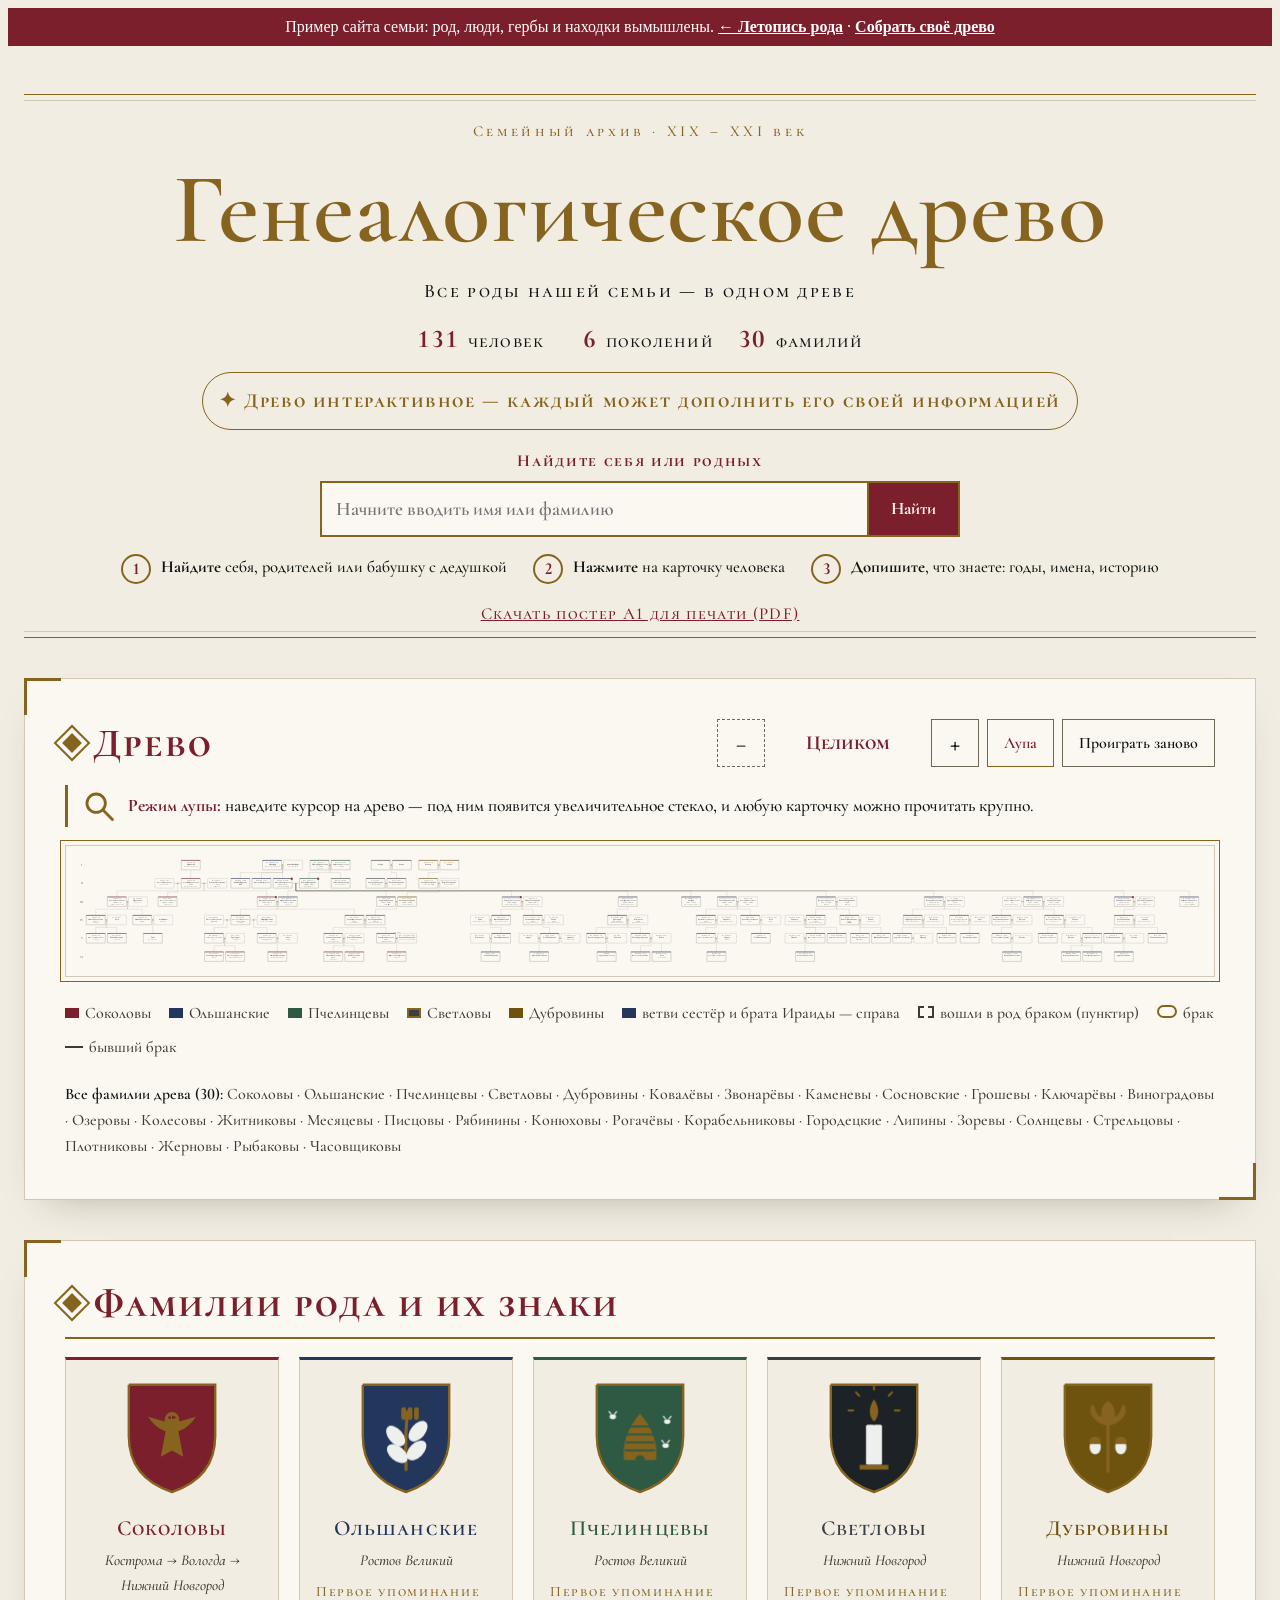
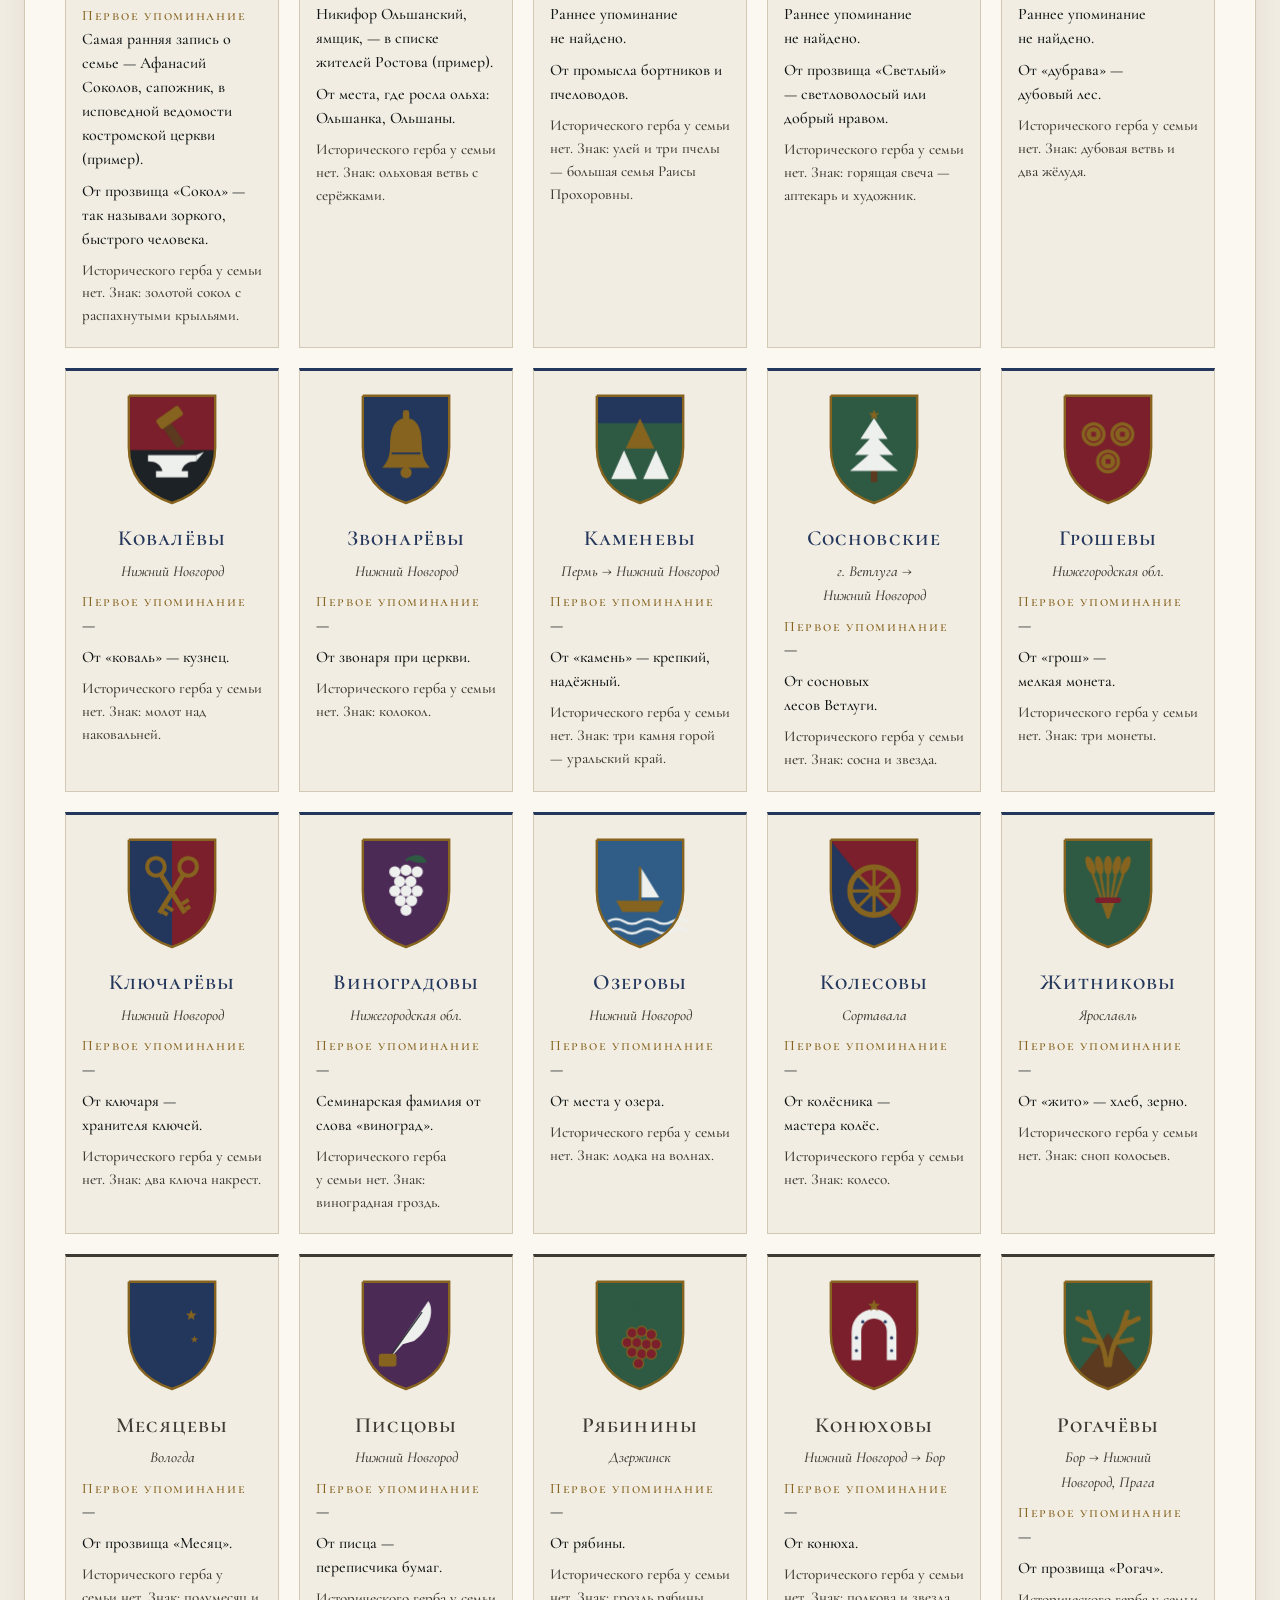
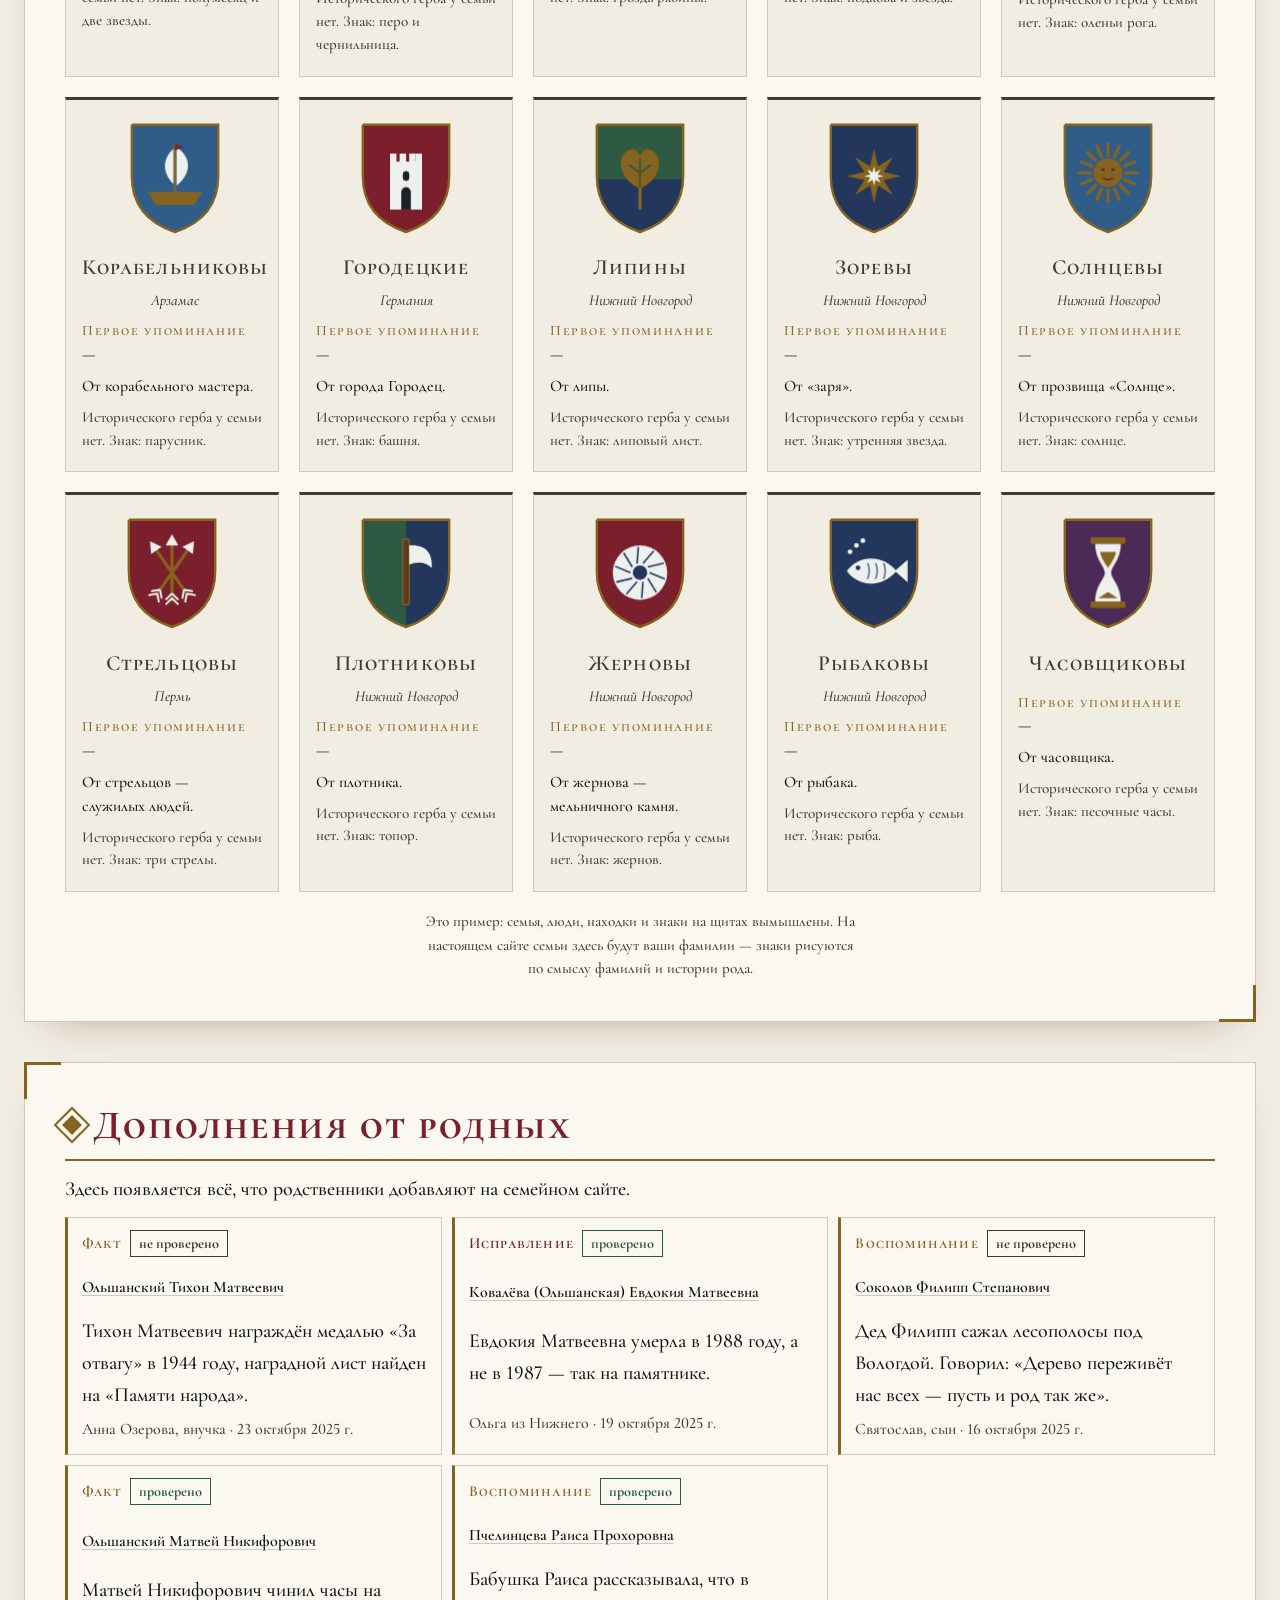
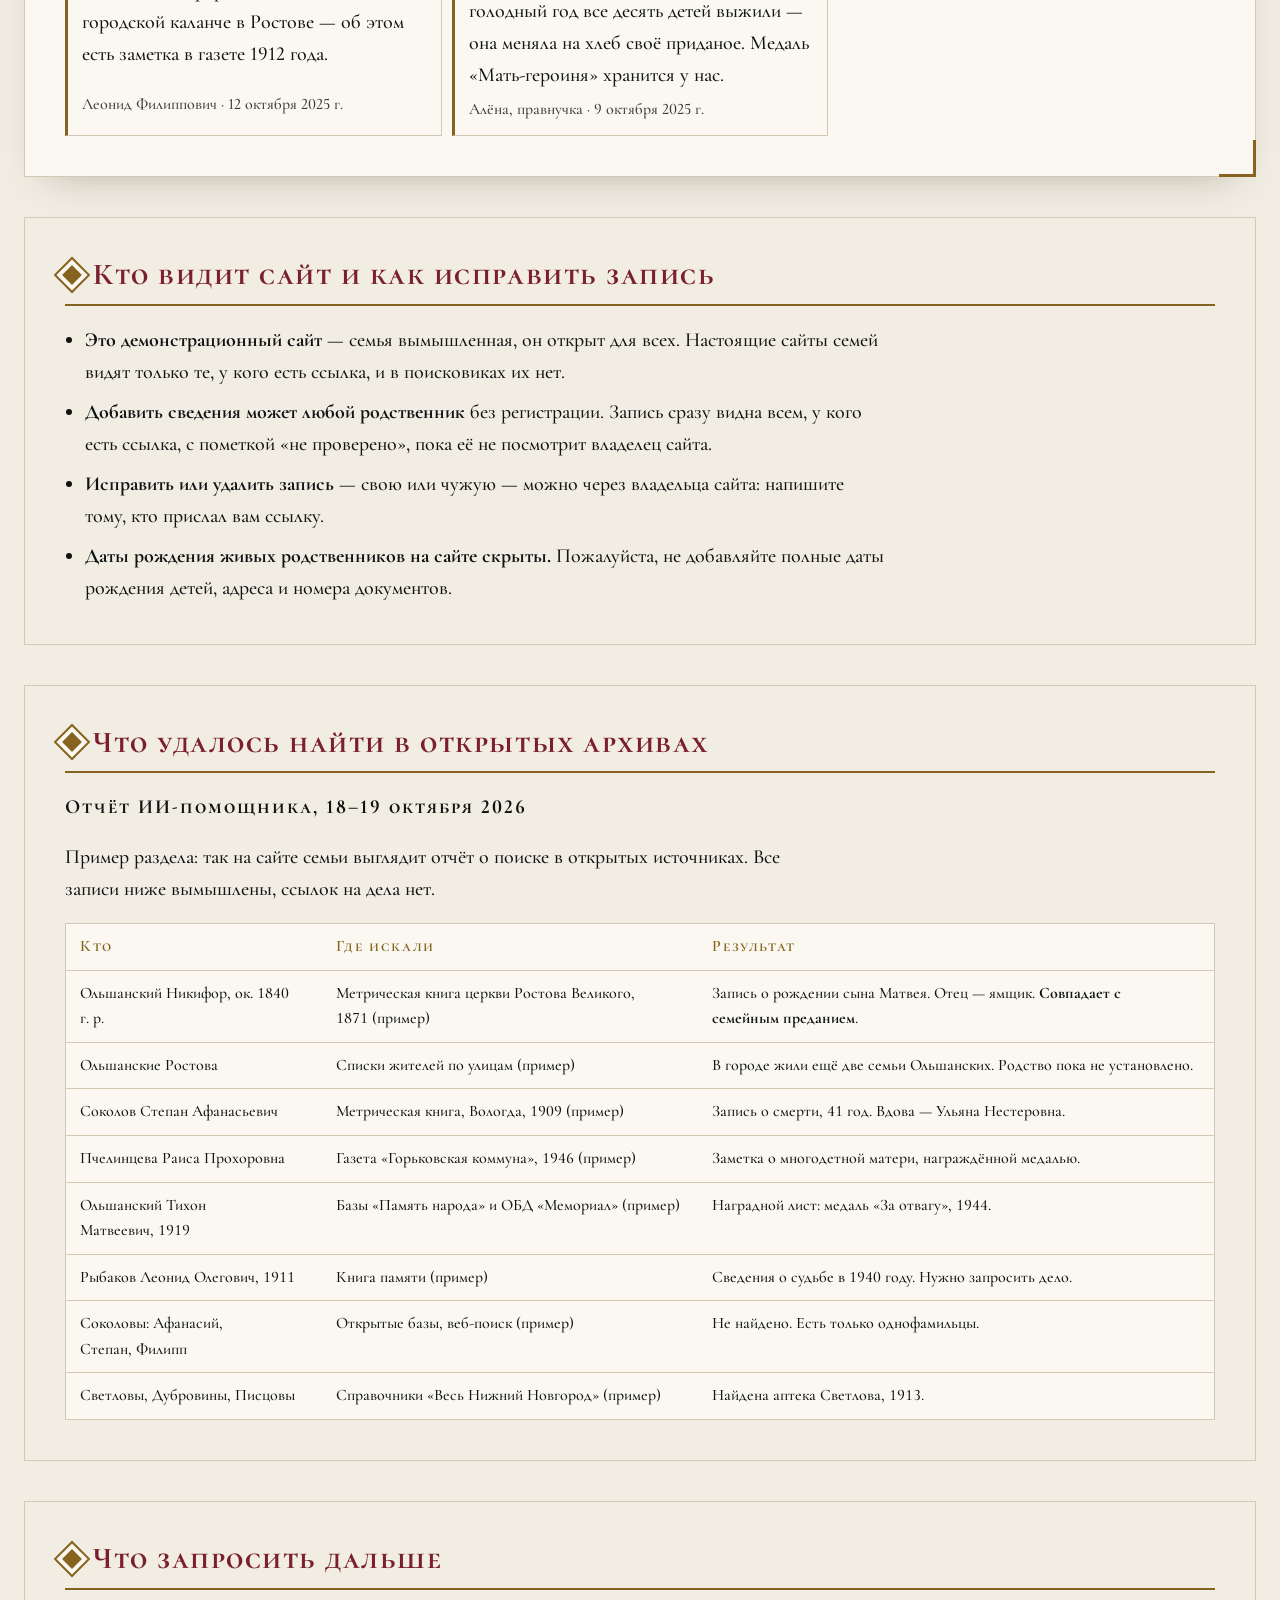
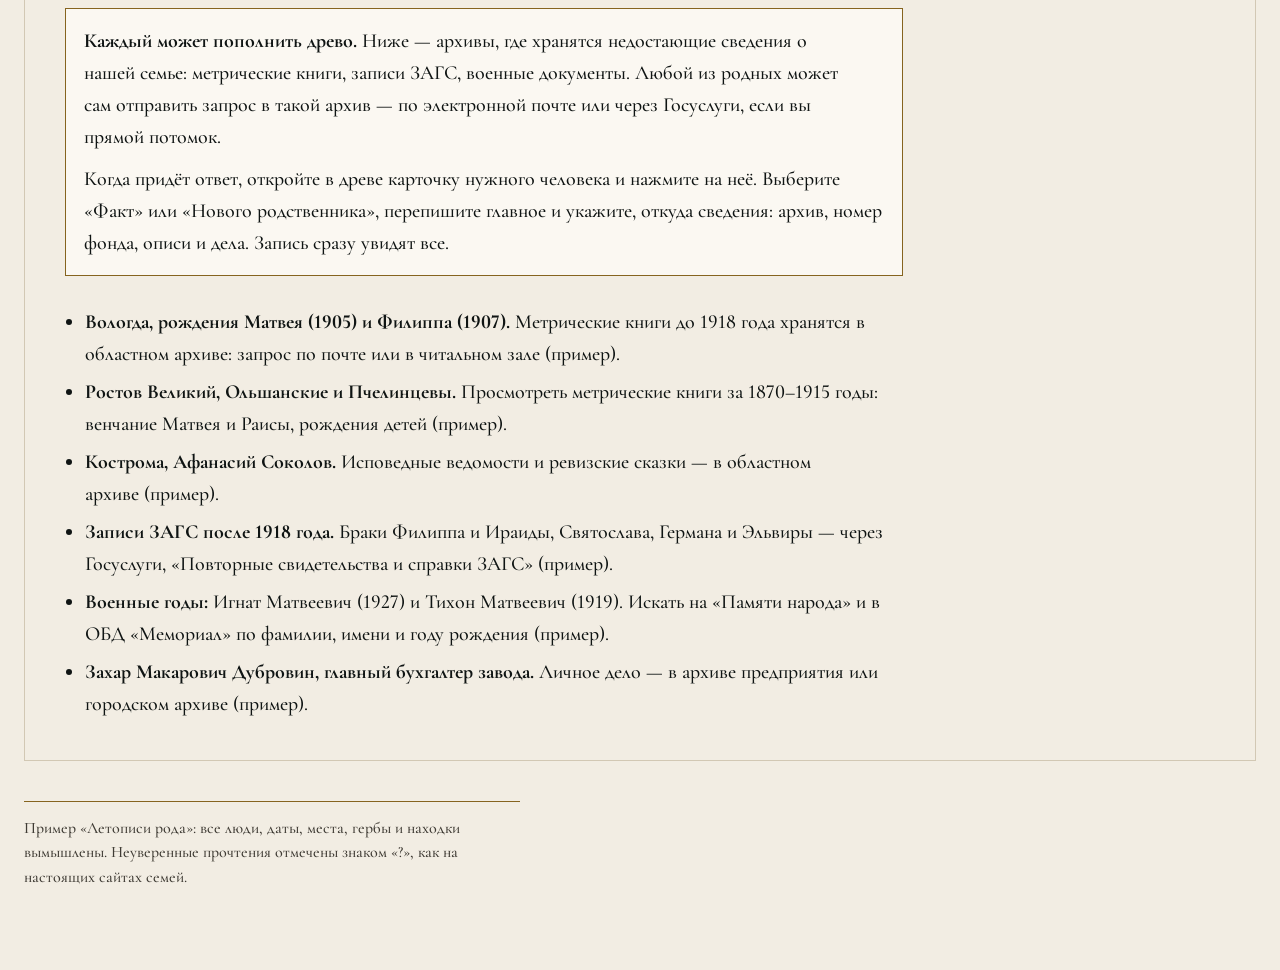
==== commit 2ff382ba: "Пример сайта семьи по структуре настоящего сайта рода (вымышленные Соколовы, 30 фамилий с гербами, п" ====
--- a/primer/index.html
+++ b/primer/index.html
@@ -1,2 +1,1275 @@
-<!doctype html><html lang="ru"><head><meta charset="utf-8"><meta name="viewport" content="width=device-width, initial-scale=1, viewport-fit=cover, interactive-widget=resizes-content"><meta name="robots" content="index, follow, max-image-preview:large"><title>Пример сайта семьи — демо-древо рода Соколовых | Летопись рода</title><meta property="og:title" content="Род Соколовых"><meta property="og:type" content="website"><meta property="og:site_name" content="Летопись рода"><meta property="og:description" content="56 человек, 6 поколений. Найдите себя и допишите, что знаете."><script>(function(){var c=navigator.connection||{},q=new URLSearchParams(location.search).get("lite"),s=null;try{s=localStorage.getItem("siteLite");}catch(e){}var slow=q==="1"||s==="1"||(s!=="0"&&q!=="0"&&(c.saveData||/^(slow-2g|2g|3g)$/.test(c.effectiveType||"")));window.FAMILY_SLOW=!!slow;if(slow)document.documentElement.classList.add("slow");var css=["/rodkonstruktor/render/fonts/local.css"];css.forEach(function(h){document.write('<link rel="stylesheet" href="'+h+'"'+(slow?' media="print" data-late="1"':'')+'>');});})();</script><noscript><link rel="stylesheet" href="/rodkonstruktor/render/fonts/local.css"></noscript><link rel="stylesheet" href="/rodkonstruktor/render/tree.css"><link rel="stylesheet" href="/rodkonstruktor/render/web.css"><link rel="stylesheet" href="/rodkonstruktor/render/collab.css"><style>:root{--paper:#f2ede3;--card:#fbf8f2;--ink:#0f1413;--muted:#3f3b34;--accent:#7a1f2b;--gold:#86641f;--line:#6f6858;--frame:#2e2b25;--rule:#d2c8b4;--gold2:#86641f;--on-accent:#ffffff;--serif:"Cormorant Garamond","Cormorant Fallback",Georgia,serif;--heading:"Cormorant Garamond","Cormorant Fallback",Georgia,serif;--sc:"Cormorant SC","Cormorant Fallback",Georgia,serif;color-scheme:light}
-.tree[data-br="a"] .node:not(.f-a),.tree[data-br="a"] .kin,.tree[data-br="a"] .wed{opacity:.22}.tree[data-br="b"] .node:not(.f-b),.tree[data-br="b"] .kin,.tree[data-br="b"] .wed{opacity:.22}.tree[data-br="c"] .node:not(.f-c),.tree[data-br="c"] .kin,.tree[data-br="c"] .wed{opacity:.22}.tree[data-br="d"] .node:not(.f-d),.tree[data-br="d"] .kin,.tree[data-br="d"] .wed{opacity:.22}.tree[data-br="e"] .node:not(.f-e),.tree[data-br="e"] .kin,.tree[data-br="e"] .wed{opacity:.22}.conf{font-size:.85em;font-style:italic;color:var(--muted)}.conf.c-high{color:var(--accent)}</style><script>try{window.FAMILY_LANG=new URLSearchParams(location.search).get("lang")||localStorage.getItem("siteLang")||"ru";}catch(e){window.FAMILY_LANG="ru";}</script><script>window.FAMILY_API="";window.FAMILY_GENEALOGIST="Демо-генеалог";window.FAMILY_FILES="";</script><meta name="description" content="Демонстрационный сайт семьи на «Летописи рода»: интерактивное древо вымышленного рода Соколовых, поиск, ветви, источники, исторические отметки, форма дополнений от родных."><link rel="canonical" href="https://aevkone.github.io/rodkonstruktor/primer/"><link rel="icon" href="/rodkonstruktor/favicon.svg" type="image/svg+xml"><meta property="og:type" content="website"><meta property="og:url" content="https://aevkone.github.io/rodkonstruktor/primer/"><meta property="og:image" content="https://aevkone.github.io/rodkonstruktor/landing/og.jpg"></head><body><div style="position:sticky;top:0;z-index:50;background:#7a1f2b;color:#fff;font:16px/1.35 Georgia,serif;padding:8px 14px;text-align:center">Пример: вымышленная семья Соколовых, только для чтения. <a href="/rodkonstruktor/" style="color:#fff;font-weight:bold">← Летопись рода</a> · <a href="/rodkonstruktor/start.html" style="color:#fff;font-weight:bold">Собрать своё древо</a></div><div class="page play" id="page"><a class="skip" href="#tree">Перейти к древу</a><button type="button" class="big-toggle" id="bigText" aria-pressed="false">А+ Крупно</button><div class="progress" id="progress" aria-hidden="true"></div><header class="hero"><div class="eyebrow">Семейный архив · XIX — XXI век</div><h1><span class="title-gold">Род Соколовых</span></h1><p class="sub">Все роды семьи Соколовых — в одном древе</p><p class="hero-by">Сайт семьи Соколовых · составитель — Демо-генеалог</p><p class="facts" id="facts"><span><b id="fPeople">56</b> человек</span><span><b id="fGens">6</b> поколений</span><span><b id="fFams">5</b> <span id="fFamsWord">фамилий</span></span></p><form class="finder" id="finder" role="search" autocomplete="off"><label for="findInput" class="finder-label">Найдите себя или родных</label><div class="finder-row"><input id="findInput" type="search" placeholder="Имя или фамилия" role="combobox" aria-expanded="false" aria-controls="findList" aria-autocomplete="list" aria-describedby="findStatus" enterkeyhint="search" autocapitalize="words"><button type="submit" class="find-btn">Найти</button></div><ul class="find-list" id="findList" role="listbox" hidden></ul><p id="findStatus" class="sr-only" role="status" aria-live="polite"></p></form><p class="hero-notme"><button type="button" class="link-btn" id="notMe">Меня нет в древе — добавить себя</button></p><p class="hero-note">Древо интерактивное: каждый может дописать, что знает. Записи проверяет генеалог — составитель древа.</p><ol class="steps"><li><b>Найдите</b> себя, родителей или бабушку с дедушкой</li><li><b>Нажмите</b> на карточку человека</li><li><b>Допишите</b>, что знаете: годы, имена, историю</li></ol></header><main id="main"><section class="block reveal tree-sec" id="tree"><div class="bar"><div class="block-head"><span class="block-no" aria-hidden="true"></span><h2>Древо</h2></div><div class="modes" role="group" aria-label="Вид древа"><button type="button" id="modeList" aria-pressed="false">Список</button><button type="button" id="modeScheme" aria-pressed="true">Схема</button></div><div class="ctl"><button type="button" id="zoomOut" aria-label="Уменьшить схему">−</button><span class="zoom-level" id="zoomLevel" aria-live="polite">Целиком</span><button type="button" id="zoomIn" aria-label="Увеличить схему">+</button><button type="button" id="lensbtn" aria-pressed="true">Лупа</button><button type="button" id="replay">Показать, как росло древо</button></div></div><div class="add-cta edit-only"><button type="button" id="addAny" class="cta"><span class="cta-plus" aria-hidden="true">+</span>Добавить новые сведения в древо</button><span class="cta-note">Человек, история, дата или исправление — запись появится после проверки генеалогом (составителем древа)</span></div><div class="lens-hint mouse-only"><span class="lh-icon" aria-hidden="true"><svg viewBox="0 0 48 48"><circle cx="20" cy="20" r="13"/><path d="M30 30 L43 43"/></svg></span><p><b>Режим лупы:</b> наведите курсор на древо — под ним появится увеличительное стекло, и любую карточку можно прочитать крупно.</p></div><div class="lens-hint touch-only"><span class="lh-icon" aria-hidden="true"><svg viewBox="0 0 48 48"><circle cx="24" cy="24" r="6"/><circle cx="24" cy="24" r="15"/></svg></span><p><b>Коснитесь человека</b> — откроется его карточка. Схему можно листать пальцем, а кнопкой <b>−</b> увидеть её целиком. Включите <b>Лупу</b> и ведите пальцем — под ним появится увеличение.</p></div><p class="line-note" id="lineNote" hidden><span></span> <button type="button" id="lineOff">Показать всё древо</button></p><div class="scroll-wrap"><div class="scroller" id="scroller" tabindex="0" role="region" aria-label="Схема древа, листайте вбок стрелками"><div class="canvas" id="canvas"></div></div><div class="minimap" id="minimap" hidden aria-hidden="true"><div class="mm-in" id="mmIn"></div><div class="mm-view" id="mmView"></div></div></div><div class="tree-list" id="treeList" hidden></div><div class="mk-filter" role="group" aria-label="Историческая память"><span class="mk-title">Историческая память:</span><button type="button" class="mk-btn mk-war" data-mk="war" aria-pressed="false"><svg viewBox="0 0 24 24" aria-hidden="true"><path d="M12 2.5l2.8 6.3 6.9.6-5.2 4.6 1.6 6.8L12 17.3l-6.1 3.5 1.6-6.8-5.2-4.6 6.9-.6z"/></svg>Участники войны <b>2</b></button><button type="button" class="mk-btn mk-award" data-mk="award" aria-pressed="false"><svg viewBox="0 0 24 24" aria-hidden="true"><path d="M7 2h10l-2.6 7H9.6zM12 10a6 6 0 1 1 0 12 6 6 0 0 1 0-12zm0 2.6l1 2.1 2.3.3-1.7 1.6.4 2.3-2-1.1-2 1.1.4-2.3-1.7-1.6 2.3-.3z"/></svg>Награждённые <b>2</b></button><button type="button" class="mk-btn mk-repr" data-mk="repr" aria-pressed="false"><svg viewBox="0 0 24 24" aria-hidden="true"><path d="M3 3h18v2.4h-2.4v13.2H21V21H3v-2.4h2.4V5.4H3zm4.8 2.4v13.2h1.8V5.4zm3.3 0v13.2h1.8V5.4zm3.3 0v13.2h1.8V5.4z"/></svg>Репрессированные <b>1</b></button><button type="button" class="mk-btn mk-rehab" data-mk="rehab" aria-pressed="false"><svg viewBox="0 0 24 24" aria-hidden="true"><path d="M12 2a10 10 0 1 1 0 20 10 10 0 0 1 0-20zm4.6 6.2l-6 6-2.9-2.9-1.5 1.5 4.4 4.4 7.5-7.5z"/></svg>Реабилитированные <b>1</b></button><button type="button" class="mk-btn mk-other" data-mk="other" aria-pressed="false"><svg viewBox="0 0 24 24" aria-hidden="true"><path d="M12 4a8 8 0 1 1 0 16 8 8 0 0 1 0-16zm0 4.5a3.5 3.5 0 1 0 0 7 3.5 3.5 0 0 0 0-7z"/></svg>Другие отметки <b>1</b></button></div><div class="legend"><button type="button" class="lg-br f-a" data-br="a" aria-pressed="false" title="Показать только эту ветвь" style="--c:#7a1f2b">Соколовы</button><button type="button" class="lg-br f-b" data-br="b" aria-pressed="false" title="Показать только эту ветвь" style="--c:#23365c">Ветровы</button><button type="button" class="lg-br f-c" data-br="c" aria-pressed="false" title="Показать только эту ветвь" style="--c:#2f5d3a">Лебедевы</button><button type="button" class="lg-br f-d" data-br="d" aria-pressed="false" title="Показать только эту ветвь" style="--c:#6b4a1f">Орловы</button><button type="button" class="lg-br f-e" data-br="e" aria-pressed="false" title="Показать только эту ветвь" style="--c:#4a3b6b">Зимины</button><span class="f-i">пунктирная рамка — вошли в род браком</span><span class="lg-ring">два кольца — брак</span><span class="lg-ex">кольца с чертой — бывший брак</span><span class="lg-stub">бледная пунктирная — человек не установлен</span></div><p class="kbd-hint" aria-hidden="true">Tab — по людям, стрелки — по родству: ↑ родители, ↓ дети, ← → супруги и соседи, Enter — открыть</p><div class="lens" id="lens" hidden aria-hidden="true"><div class="lens-in" id="lensIn"></div></div></section><section class="block reveal contrib-sec"><div class="block-head"><span class="block-no" aria-hidden="true"></span><h2>Дополнить древо</h2></div><div class="contrib"><p>Каждый родственник может дописать воспоминание, факт или нового человека. Генеалог проверяет и добавляет в древо.</p></div></section><section class="block reveal fam-sec"><div class="block-head"><span class="block-no" aria-hidden="true"></span><h2>Фамилии рода</h2></div><div class="families"><article class="fam f-a" style="--e:0;--c:#7a1f2b"><div class="shield"><svg class="emblem" viewBox="0 0 120 148" aria-hidden="true"><path class="sh-field" d="M6,6 H114 V70 Q114,122 60,140 Q6,122 6,70 Z" fill="#7a1f2b"/><text x="60" y="92" text-anchor="middle" font-size="64" fill="#fbf8f2" font-family="var(--heading, serif)">С</text><path class="sh-edge" pathLength="1" d="M6,6 H114 V70 Q114,122 60,140 Q6,122 6,70 Z" fill="none"/></svg></div><h3>Соколовы</h3><div class="place">Тверь → Калуга → Москва</div><p class="first"><span>Первое упоминание</span>Демо-текст: здесь генеалог пишет о самом раннем найденном упоминании фамилии.</p><p class="mean">От прозвища Сокол — так называли зоркого, быстрого человека.</p></article><article class="fam f-b" style="--e:1;--c:#23365c"><div class="shield"><svg class="emblem" viewBox="0 0 120 148" aria-hidden="true"><path class="sh-field" d="M6,6 H114 V70 Q114,122 60,140 Q6,122 6,70 Z" fill="#23365c"/><text x="60" y="92" text-anchor="middle" font-size="64" fill="#fbf8f2" font-family="var(--heading, serif)">В</text><path class="sh-edge" pathLength="1" d="M6,6 H114 V70 Q114,122 60,140 Q6,122 6,70 Z" fill="none"/></svg></div><h3>Ветровы</h3><div class="place">Ярославль</div><p class="mean">От прозвища Ветер — непоседа, лёгкий на подъём.</p></article><article class="fam f-c" style="--e:2;--c:#2f5d3a"><div class="shield"><svg class="emblem" viewBox="0 0 120 148" aria-hidden="true"><path class="sh-field" d="M6,6 H114 V70 Q114,122 60,140 Q6,122 6,70 Z" fill="#2f5d3a"/><text x="60" y="92" text-anchor="middle" font-size="64" fill="#fbf8f2" font-family="var(--heading, serif)">Л</text><path class="sh-edge" pathLength="1" d="M6,6 H114 V70 Q114,122 60,140 Q6,122 6,70 Z" fill="none"/></svg></div><h3>Лебедевы</h3><div class="place">Вологда</div><p class="mean">Одна из самых частых «церковных» фамилий XIX века.</p></article><article class="fam f-d" style="--e:3;--c:#6b4a1f"><div class="shield"><svg class="emblem" viewBox="0 0 120 148" aria-hidden="true"><path class="sh-field" d="M6,6 H114 V70 Q114,122 60,140 Q6,122 6,70 Z" fill="#6b4a1f"/><text x="60" y="92" text-anchor="middle" font-size="64" fill="#fbf8f2" font-family="var(--heading, serif)">О</text><path class="sh-edge" pathLength="1" d="M6,6 H114 V70 Q114,122 60,140 Q6,122 6,70 Z" fill="none"/></svg></div><h3>Орловы</h3><div class="place">Казань</div><p class="mean">От прозвища Орёл; фамилия встречается по всей России.</p></article><article class="fam f-e" style="--e:4;--c:#4a3b6b"><div class="shield"><svg class="emblem" viewBox="0 0 120 148" aria-hidden="true"><path class="sh-field" d="M6,6 H114 V70 Q114,122 60,140 Q6,122 6,70 Z" fill="#4a3b6b"/><text x="60" y="92" text-anchor="middle" font-size="64" fill="#fbf8f2" font-family="var(--heading, serif)">З</text><path class="sh-edge" pathLength="1" d="M6,6 H114 V70 Q114,122 60,140 Q6,122 6,70 Z" fill="none"/></svg></div><h3>Зимины</h3><div class="place">Псков</div><p class="mean">От имени Зима — так называли рождённых зимой.</p></article></div></section><section class="block reveal arch" id="archive"><div class="block-head"><span class="block-no" aria-hidden="true"></span><h2>Что нашлось в архивах</h2></div><p>Демо-раздел: здесь генеалог перечисляет найденные документы с уровнем уверенности.</p><div class="tbl"><table><thead><tr><th>Что</th><th>Источник</th><th>Результат</th></tr></thead><tbody><tr><td>Метрическая книга, 1903</td><td>Демо-архив, ф. 1, оп. 1, д. 1</td><td>Запись о венчании Матвея Соколова. <span class="conf c-high">надёжно</span></td></tr><tr><td>Ревизская сказка, 1858</td><td>Демо-архив</td><td>Вероятный предок по линии Ветровых. <span class="conf c-medium">вероятно</span></td></tr></tbody></table></div></section><section class="block reveal arch next-sec"><div class="block-head"><span class="block-no" aria-hidden="true"></span><h2>Что запросить дальше</h2></div><ul class="next"><li><b>Запрос в областной архив ЗАГС</b> — Записи о рождении детей 1902–1906 годов.</li></ul></section><section class="block reveal feed-sec"><div class="block-head"><span class="block-no" aria-hidden="true"></span><h2>Дополнения родных</h2></div><p class="ro-note">Здесь появляется всё, что родственники добавляют на семейном сайте.</p><ul class="feed" id="feed"></ul></section><section class="block reveal privacy-sec"><div class="block-head"><span class="block-no" aria-hidden="true"></span><h2>Кто видит сайт</h2></div><p>Сайт открыт только тем, у кого есть ссылка. Годы рождения живых родственников скрыты.</p></section></main><div class="panel" id="panel" hidden role="dialog" aria-modal="true" aria-labelledby="pName"><div class="panel-back" id="panelBack"></div><div class="panel-box"><button type="button" class="panel-close" id="panelClose" aria-label="Закрыть">×</button><img class="p-photo" id="pPhoto" alt="" hidden><div class="p-sur" id="pSur"></div><h3 class="p-name" id="pName" tabindex="-1"></h3><div class="p-meta" id="pMeta"></div><p class="p-lines" id="pLines" hidden><button type="button" class="p-line" data-line="up">Показать предков</button><button type="button" class="p-line" data-line="down">Показать потомков</button></p><p class="p-share-row"><button type="button" class="p-share p-speak" id="pSpeak" hidden aria-pressed="false">🔊 Прочитать вслух</button><button type="button" class="p-share" id="pShare" hidden>Поделиться карточкой</button><span class="p-share-msg" id="pShareMsg" role="status" aria-live="polite"></span></p><div class="p-bio" id="pBio" hidden></div><div class="p-facts" id="pFacts" hidden></div><div class="p-marks" id="pMarks" hidden></div><div class="p-docs" id="pDocs" hidden></div><nav class="p-rel" id="pRel" aria-label="Родные"></nav><details class="its-me" id="itsMe" hidden><summary>Это я — скройте мои данные</summary><form id="meForm" novalidate><p>Отметьте, что скрыть на сайте. Запрос увидит только составитель древа, он ответит в течение 10 рабочих дней.</p><label class="chk"><input type="checkbox" name="hide" value="dates"><span>Годы жизни</span></label><label class="chk"><input type="checkbox" name="hide" value="note"><span>Занятие и место</span></label><label class="chk"><input type="checkbox" name="hide" value="card"><span>Всю карточку (останется только «жив(а)»)</span></label><label for="meContact">Контакт для ответа</label><input id="meContact" name="contact" maxlength="200" autocomplete="email" placeholder="почта или телефон"><label for="meText">Комментарий (по желанию)</label><textarea id="meText" name="text" rows="2" maxlength="1000"></textarea><label class="chk"><input type="checkbox" name="consentAuthor"><span>Согласен(на) на обработку моих данных по <a href="/rodkonstruktor/privacy.html" target="_blank" rel="noopener">политике</a></span></label><button type="submit" class="primary">Отправить запрос</button><p class="form-msg" id="meMsg" role="status" aria-live="polite"></p></form></details><h4>Дополнения</h4><ul class="plist" id="panelList"></ul><section class="mine" id="mine" hidden aria-labelledby="mineH"><h4 id="mineH">Мои записи</h4><ul id="mineList"></ul></section><details class="about-data" open><summary>Кто увидит вашу запись</summary><ul class="privacy"><li><b>Сайт открывается по ссылке.</b> Пароля нет: увидеть древо может любой, у кого есть ссылка.</li><li><b>Это демонстрационный сайт</b> — семья вымышленная, он открыт для всех и для поисковиков. Настоящие сайты семей всегда закрыты от поиска.</li><li><b>Годы рождения живых скрыты.</b></li><li><b>Записи родных уходят составителю на проверку</b> и появляются на сайте после неё.</li><li><b>За данные отвечает</b> Демо-генеалог. Чтобы исправить или убрать сведения о себе, откройте свою карточку и нажмите «Это я — скройте мои данные» или напишите составителю.</li></ul></details><form id="addForm" class="addform edit-only" novalidate><div class="sent-box" id="sentBox" role="status" tabindex="-1"><p class="sent-title">✓ Запись отправлена</p><p id="sentText"></p><button type="button" id="sentMore" class="primary">Добавить ещё</button></div><h4>Добавить</h4><div class="fstep fstep1"><p class="fstep-n">Шаг 1 из 2 — о ком запись</p><label for="fKind">Что вы добавляете</label><select id="fKind" name="kind"><option value="story">Воспоминание или история</option><option value="fact">Факт: даты, места, работа, награды</option><option value="correction">Исправление ошибки</option><option value="person">Нового родственника</option><option value="photo">Фотографию этого человека</option></select><div class="phfields"><label for="fPhotoR">Фотография</label><input type="file" id="fPhotoR" accept="image/jpeg,image/png"><small class="f-hint">Фото сначала увидит составитель древа; на сайте оно появится после проверки. Присылайте фото с согласия человека на снимке.</small></div><div class="pfields"><label for="fRel">Кем приходится этому человеку</label><select id="fRel" name="relation"><option value="">— выберите —</option><option>сын</option><option>дочь</option><option>муж</option><option>жена</option><option>отец</option><option>мать</option><option>брат</option><option>сестра</option><option>внук</option><option>внучка</option><option>другое</option></select><div class="p2field" hidden><label for="fParent2">Второй родитель</label><select id="fParent2" name="parent2"></select></div><label for="fName">Фамилия, имя, отчество</label><input id="fName" name="name" maxlength="120" autocomplete="off" autocapitalize="words" enterkeyhint="next"><div class="two"><div><label for="fDates">Годы жизни</label><input id="fDates" name="dates" maxlength="60" placeholder="1931–2010" aria-describedby="fDatesHint"><small class="f-hint" id="fDatesHint">У живых родственников год рождения не пишите.</small></div><div><label for="fPlace">Место жительства</label><input id="fPlace" name="place" maxlength="120" autocapitalize="words" enterkeyhint="next"></div></div><label for="fOcc">Род занятий</label><input id="fOcc" name="occupation" maxlength="120"></div><button type="button" class="fnext" id="fNext">Далее — что вы знаете</button></div><div class="fstep fstep2"><p class="fstep-n">Шаг 2 из 2 — что вы знаете <button type="button" class="link-btn" id="fBack">← назад</button></p><label for="fText">Что вы знаете <span class="hint">— и откуда: помню сам(а), рассказ бабушки, документ</span></label><textarea id="fText" name="text" rows="4" maxlength="20000"></textarea><small class="f-hint" id="fTextCount" aria-live="polite"></small><div class="voicefield" hidden><button type="button" class="voice-btn" id="vRec">🎙 Записать рассказ голосом</button><span class="voice-t" id="vTime" aria-live="polite"></span><div id="vDone" hidden><audio id="vPlay" controls preload="metadata"></audio><button type="button" class="link-btn" id="vDel">удалить запись</button></div><small class="f-hint">До 5 минут. Перед отправкой можно прослушать. Запись сначала услышит составитель древа.</small></div><div class="docfield"><label for="fDoc">Приложить скан документа <span class="hint">— по желанию: метрика, справка, письмо (PDF или фото, до 3 МБ)</span></label><input type="file" id="fDoc" accept="application/pdf,image/jpeg,image/png"></div><label for="fAuthor">Кто вы</label><input id="fAuthor" name="author" maxlength="80" placeholder="Например: Анна, внучка Павла" autocomplete="name" autocapitalize="words" enterkeyhint="next" aria-describedby="fAuthorHint"><small class="f-hint" id="fAuthorHint">Подпись будет видна рядом с записью. Телефон и почту здесь не пишите.</small><label for="fContact">Как с вами связаться <span class="hint">— по желанию</span></label><input id="fContact" name="contact" maxlength="200" autocomplete="email" placeholder="почта или телефон" aria-describedby="fContactHint"><small class="f-hint" id="fContactHint">Увидит только составитель древа — если захочет уточнить. На сайте не показывается.</small><label class="chk consent-subject"><input type="checkbox" name="consentSubject"><span>Вношу сведения с согласия этого человека (или это я сам(а))</span></label><label class="chk"><input type="checkbox" name="consentAuthor"><span>Согласен(на) на обработку моих данных по <a href="/rodkonstruktor/privacy.html" target="_blank" rel="noopener">политике</a></span></label><input class="hp" name="website" tabindex="-1" autocomplete="off" aria-hidden="true"><p class="draft-note" id="draftNote" hidden>Черновик сохранён на этом устройстве.</p><button type="submit" id="fSend" class="primary">Сохранить</button><p class="form-msg" id="formMsg" role="status" aria-live="polite"></p></div></form><p class="ro-note">Дополнять древо можно на семейном сайте.</p></div></div><footer><details class="about-data"><summary>О данных на этом сайте</summary><ul class="privacy"><li><b>Сайт открывается по ссылке.</b> Пароля нет: увидеть древо может любой, у кого есть ссылка.</li><li><b>В поисковиках сайта нет</b> — он закрыт от Яндекса и Google.</li><li><b>Годы рождения живых скрыты.</b></li><li><b>Записи родных уходят составителю на проверку</b> и появляются на сайте после неё.</li><li><b>За данные отвечает</b> Демо-генеалог. Чтобы исправить или убрать сведения о себе, откройте свою карточку и нажмите «Это я — скройте мои данные» или напишите составителю.</li></ul></details><p class="legal-links"><a href="/rodkonstruktor/privacy.html">Политика обработки персональных данных</a> · <a href="/rodkonstruktor/terms.html">Соглашение</a></p><p>Составитель древа: Демо-генеалог. </p><p class="made-in"><a href="/rodkonstruktor/" target="_blank" rel="noopener">Сделано в «Летописи рода»</a></p></footer></div><script>window.FAMILY_BASE={"geom":{"U":392,"W":352,"H":180,"ROW":340,"X0":330,"Y0":40},"P":{"LAV":[0,4.5,"a",["Соколов","Константин","","переводчик"]],"YAK":[0,8.35,"b",["Ветров","Григорий","","инженер"]],"YAKW":[0,9.35,"i",["","жена Петра","",""]],"FED":[0,10.6,"c",["Лебедев","Кирилл","? – 1922","архитектор"]],"FEK":[0,11.6,"c",["Лебедева","Мария","? – 1912","инженер"]],"ISA":[0,13.5,"d",["Орлов","Олег","","бухгалтер"]],"SON":[0,14.5,"d",["Орлова","Галина","","механик"]],"IVA":[0,15.75,"e",["Зимин","Иван","","переводчик"]],"SOL":[0,16.75,"e",["Зимина","Прасковья","","бухгалтер"]],"LUB":[1,3.25,"i",["Беляева","Варвара","","столяр"]],"VAS":[1,4.5,"a",["Соколов","Тимофей Константинович","† 1906","портной"]],"MAR":[1,5.75,"i",["Крылова","Мария","† 1914","врач"]],"YAKC":[1,7.6,"b",["Ветровы","ещё сын и дочь","",""]],"ALS":[1,8.85,"b",["Ветров","Григорий Григориевич","1871 – 1920","переводчик"]],"NAT":[1,10.1,"c",["Лебедева","Ирина Кирилловна","1881 – 1951","инженер"]],"FEDC":[1,11.6,"c",["Лебедевы","ещё 2 сына и 5 дочерей","",""]],"NOI":[1,13.25,"d",["Орлов","Роман","","музыкант"]],"EVR":[1,14.25,"d",["Орлова","Галина Олеговна","","библиотекарь"]],"IOS":[1,15.75,"e",["Зимин","Семён Иванович","","столяр"]],"ROZ":[1,16.75,"i",["Гусева","Полина","","агроном"]],"ALX":[2,1,"a",["Соколов","Семён Тимофеевич","1902 – 19..","архитектор"]],"KLA":[2,2,"i",["Тихонова","Евдокия","","библиотекарь"]],"OLG":[2,3.4,"a",["Соколова","Дарья Тимофеевна","~1871 – 1946","столяр"]],"NIK":[2,8.1,"a",["Соколов","Павел Тимофеевич","1904 – 1993","фельдшер"]],"NIN":[2,9.1,"b",["Ветрова","Людмила Григориевна","1906 – 1991","учитель"]],"SIB":[2,10.95,"b",["Ветровы","сёстры и брат","",""]],"EMI":[2,13.75,"d",["Орлов","Павел Романович","1922 – 2001","агроном"]],"ZHA":[2,14.75,"e",["Зимина","Полина Семёновна","1925 – 2007","фельдшер"]],"VIK":[3,0,"a",["Соколов","Матвей Семёнович","1924 –","учитель · Пермь"]],"LEN":[3,1,"i",["Полякова","Алёна","","бухгалтер · Ярославль"]],"TAM":[3,2.2,"a",["Соколова","Анна Семёновна","1926 –","механик · Пермь"]],"TAMH":[3,3.2,"i",["","муж Ольги","",""]],"IRI":[3,5.6,"i",["Ершова","Анна","1934","механик · Вологда"]],"LEV":[3,6.85,"a",["Соколов","Илья Павлович","1934 – 2013","переводчик · Пермь"]],"RIT":[3,8.1,"i",["Фомина","Мария","","врач · Псков"]],"EVG":[3,12.25,"a",["Соколов","Матвей Павлович","","агроном · Псков"]],"MRZ":[3,13.25,"d",["Орлова","Ксения Павловна","","железнодорожник · Томск"]],"ALR":[4,0,"a",["Соколов","Кирилл Матвеевич","","архитектор · Ярославль"]],"YUD":[4,1,"a",["Соколова","Дарья Матвеевна","","портной · Томск"]],"LUD":[4,2.7,"a",["Савина","Полина Ивановна","","фельдшер · Казань"]],"VER":[4,5.6,"a",["Соколова","Татьяна Ильинична","","инженер · Томск"]],"GEO":[4,6.6,"i",["Голубев","Кирилл","","врач · Самара"]],"ARK":[4,8.1,"a",["Соколов","Григорий Ильич","","лесничий · Курск"]],"MRA":[4,9.1,"i",["Карпова","Евдокия","","врач · Тверь"]],"YUL":[4,11.25,"a",["Соколова","Евдокия Матвеевна","","библиотекарь · Ярославль"]],"DAN":[4,12.25,"i",["Жуков","Тимофей","","врач · Казань"]],"ANT":[4,13.75,"a",["Соколов","Иван Матвеевич","","архитектор · Курск"]],"KAT":[4,14.75,"i",["Морозова","Полина","","библиотекарь · Вологда"]],"ALI":[5,5.6,"a",["Голубева","Мария Кирилловна","","портной · Калуга"]],"LOL":[5,6.6,"a",["Голубева","Дарья Кирилловна","","столяр · Тверь"]],"ELE":[5,8.6,"a",["Соколова","Дарья Григориевна","","врач · Курск"]],"MRT":[5,11.25,"a",["Жуков","Андрей Тимофеевич","","Пермь"]],"ZOY":[5,12.25,"a",["Жукова","Светлана Тимофеевна","","Томск"]],"ART":[5,14.25,"a",["Соколов","Роман Иванович","","Вологда"]]},"C":[["LAV",null,["VAS"],""],["YAK","YAKW",["YAKC","ALS"],""],["FED","FEK",["NAT","FEDC"],""],["ISA","SON",["EVR"],""],["IVA","SOL",["IOS"],""],["LUB","VAS",["OLG"],""],["VAS","MAR",["ALX","NIK"],""],["ALS","NAT",["NIN","SIB"],""],["NOI","EVR",["EMI"],""],["IOS","ROZ",["ZHA"],""],["ALX","KLA",["VIK","TAM"],""],["NIK","NIN",["LEV","EVG"],""],["EMI","ZHA",["MRZ"],""],["VIK","LEN",["ALR","YUD"],""],["TAM","TAMH",["LUD"],""],["IRI","LEV",["VER"],""],["LEV","RIT",["ARK"],""],["EVG","MRZ",["YUL","ANT"],""],["VER","GEO",["ALI","LOL"],""],["ARK","MRA",["ELE"],""],["YUL","DAN",["MRT","ZOY"],""],["ANT","KAT",["ART"],"ex"]],"groups":{"SIB":{"list":[["Анна","1900 – 1975"],["Прасковья","1902 – 1986"],["Вера","1905 – 1989"],["Галина","1908 – 1996"],["Светлана","1911 – 1994"],["Варвара","1914 – 1956"],["Аркадий","1916 – 1989"]],"sur":"Ветровы","name":"сёстры и брат"}},"rowExtra":{"2":192},"branchNames":{"a":"Соколовы","b":"Ветровы","c":"Лебедевы","d":"Орловы","e":"Зимины"},"bios":{},"photos":{},"facts":{"ALS":[{"k":"Рождение","date":"1871 г.","place":"Москва","src":"демо-источник (вымышленный): перепись 1897 г.","conf":"ind"},{"k":"Смерть","date":"1920 г.","place":"Москва","src":"","conf":""}],"NAT":[{"k":"Рождение","date":"3 октября 1881 г.","place":"Санкт-Петербург","src":"демо-источник (вымышленный): метрическая книга","conf":"doc"},{"k":"Смерть","date":"1951 г.","place":"Ленинград","src":"","conf":""}],"OLG":[{"k":"Рождение","date":"около 1871 г.","place":"Калуга","src":"","conf":"oral"},{"k":"Смерть","date":"1946 г.","place":"Калуга","src":"","conf":""}],"NIK":[{"k":"Рождение","date":"21 мая 1904 г.","place":"Калуга","src":"демо-источник (вымышленный): метрическая книга Георгиевской церкви","conf":"doc"},{"k":"Смерть","date":"8 января 1993 г.","place":"Пермь","src":"демо-источник (вымышленный): со слов дочери","conf":"oral"}],"NIN":[{"k":"Рождение","date":"1 сентября 1906 г.","place":"Тверь","src":"","conf":""},{"k":"Смерть","date":"1991 г.","place":"Пермь","src":"демо-источник (вымышленный): надгробие","conf":"ind"}],"EMI":[{"k":"Рождение","date":"15 февраля 1922 г.","place":"Ярославль","src":"демо-источник (вымышленный): личное дело","conf":"doc"},{"k":"Смерть","date":"2001 г.","place":"Ярославль","src":"","conf":""}],"ZHA":[{"k":"Рождение","date":"30 июля 1925 г.","place":"Томск","src":"","conf":""},{"k":"Смерть","date":"2007 г.","place":"Томск","src":"","conf":""}],"LEV":[{"k":"Рождение","date":"12 марта 1934 г.","place":"Пермь","src":"демо-источник (вымышленный): метрическая книга, ГАПК, ф. 37, оп. 6, д. 112, л. 14","conf":"doc"},{"k":"Смерть","date":"2 ноября 2013 г.","place":"Пермь","src":"демо-источник (вымышленный): свидетельство о смерти","conf":"doc"},{"k":"Место жительства","text":"Пермь, ул. Сибирская (1950–2013)"},{"k":"Сословие, статус","text":"служащий"}]},"docs":{},"latin":{},"marks":{"ALX":[{"k":"repr","t":"арестован, ст. 58-10, 8 лет ИТЛ","src":"демо-источник (вымышленный): Книга памяти Пермской области","y":"1937"},{"k":"rehab","y":"1957"}],"NIK":[{"k":"war","t":"Великая Отечественная, военфельдшер 1941–1945","src":"демо-источник (вымышленный): ОБД «Память народа»"},{"k":"award","t":"медаль «За боевые заслуги»","src":"демо-источник (вымышленный): ОБД «Подвиг народа»","y":"1944"}],"NIN":[{"k":"other","t":"труженица тыла"}],"EMI":[{"k":"war","t":"Великая Отечественная, рядовой","src":"демо-источник (вымышленный): ОБД «Мемориал»"},{"k":"award","t":"орден Красной Звезды","y":"1945"}]},"markKinds":{"repr":{"label":"Репрессирован(а)","short":"Репрессированные","d":"M3 3h18v2.4h-2.4v13.2H21V21H3v-2.4h2.4V5.4H3zm4.8 2.4v13.2h1.8V5.4zm3.3 0v13.2h1.8V5.4zm3.3 0v13.2h1.8V5.4z"},"rehab":{"label":"Реабилитирован(а)","short":"Реабилитированные","d":"M12 2a10 10 0 1 1 0 20 10 10 0 0 1 0-20zm4.6 6.2l-6 6-2.9-2.9-1.5 1.5 4.4 4.4 7.5-7.5z"},"war":{"label":"Участник войны","short":"Участники войны","d":"M12 2.5l2.8 6.3 6.9.6-5.2 4.6 1.6 6.8L12 17.3l-6.1 3.5 1.6-6.8-5.2-4.6 6.9-.6z"},"award":{"label":"Награда","short":"Награждённые","d":"M7 2h10l-2.6 7H9.6zM12 10a6 6 0 1 1 0 12 6 6 0 0 1 0-12zm0 2.6l1 2.1 2.3.3-1.7 1.6.4 2.3-2-1.1-2 1.1.4-2.3-1.7-1.6 2.3-.3z"},"other":{"label":"Другая отметка","short":"Другие отметки","d":"M12 4a8 8 0 1 1 0 16 8 8 0 0 1 0-16zm0 4.5a3.5 3.5 0 1 0 0 7 3.5 3.5 0 0 0 0-7z"}},"numbers":{},"showSources":true,"group":{"w":600,"h":372},"stubs":{"YAKW":1,"YAKC":1,"FEDC":1,"TAMH":1},"openDates":{},"colors":{"a":"#7a1f2b","b":"#23365c","c":"#2f5d3a","d":"#6b4a1f","e":"#4a3b6b"},"hideLivingDates":true,"livingBornAfter":1935,"orientation":"down","cardScale":1,"fields":null,"generationLabels":true,"living":{"LEN":1,"RIT":1,"EVG":1,"MRZ":1,"ALR":1,"YUD":1,"LUD":1,"VER":1,"GEO":1,"ARK":1,"MRA":1,"YUL":1,"DAN":1,"ANT":1,"KAT":1,"ALI":1,"LOL":1,"ELE":1,"MRT":1,"ZOY":1,"ART":1}};window.FAMILY_ENTRIES=[];</script><script src="/rodkonstruktor/render/engine.js"></script><script src="/rodkonstruktor/render/ui.js"></script><script src="/rodkonstruktor/render/photo.js"></script><script src="/rodkonstruktor/render/collab.js"></script><script src="/rodkonstruktor/render/i18n.js"></script></body></html>+<!doctype html><html lang="ru"><head><meta charset="utf-8"><meta name="viewport" content="width=device-width, initial-scale=1, viewport-fit=cover, interactive-widget=resizes-content"><link rel="preload" href="fonts/f7.woff2" as="font" type="font/woff2" crossorigin><link rel="preload" href="fonts/f6.woff2" as="font" type="font/woff2" crossorigin><meta name="robots" content="index, follow, max-image-preview:large"><title>Пример сайта семьи — генеалогическое древо рода Соколовых | Летопись рода</title><meta name="description" content="Пример сайта семьи на «Летописи рода»: интерактивное генеалогическое древо вымышленного рода Соколовых, шесть поколений, 30 фамилий с гербами, дополнения от родных, архивные находки."><link rel="canonical" href="https://aevkone.github.io/rodkonstruktor/primer/"><meta property="og:site_name" content="Летопись рода"><meta property="og:title" content="Генеалогическое древо Соколовых — пример"><meta property="og:description" content="131 человек, 6 поколений, все роды нашей семьи. Найдите себя и допишите, что знаете."><meta property="og:image" content="https://aevkone.github.io/rodkonstruktor/landing/og.jpg"><meta property="og:image:width" content="1200"><meta property="og:image:height" content="630"><meta name="twitter:card" content="summary_large_image"><meta name="theme-color" media="(prefers-color-scheme: light)" content="#f2ede3"><meta name="theme-color" media="(prefers-color-scheme: dark)" content="#121615"><meta name="color-scheme" content="light dark"><link rel="icon" href="favicon.svg" type="image/svg+xml"><script src="config.js"></script>
+<style>
+@font-face{font-family:"Cormorant Garamond";font-style:italic;font-weight:400;src:url(fonts/f0.woff2) format("woff2"),url(fonts/f0.ttf) format("truetype");font-display:swap}
+@font-face{font-family:"Cormorant Garamond";font-style:normal;font-weight:400;src:url(fonts/f1.woff2) format("woff2"),url(fonts/f1.ttf) format("truetype");font-display:swap}
+@font-face{font-family:"Cormorant Garamond";font-style:normal;font-weight:500;src:url(fonts/f7.woff2) format("woff2"),url(fonts/f7.ttf) format("truetype");font-display:swap}
+@font-face{font-family:"Cormorant Garamond";font-style:italic;font-weight:500;src:url(fonts/f8.woff2) format("woff2"),url(fonts/f8.ttf) format("truetype");font-display:swap}
+@font-face{font-family:"Cormorant Garamond";font-style:normal;font-weight:600;src:url(fonts/f2.woff2) format("woff2"),url(fonts/f2.ttf) format("truetype");font-display:swap}
+@font-face{font-family:"Cormorant Garamond";font-style:normal;font-weight:700;src:url(fonts/f5.woff2) format("woff2"),url(fonts/f5.ttf) format("truetype");font-display:swap}
+@font-face{font-family:"Cormorant SC";font-weight:500;src:url(fonts/f3.woff2) format("woff2"),url(fonts/f3.ttf) format("truetype");font-display:swap}
+@font-face{font-family:"Cormorant SC";font-weight:600;src:url(fonts/f4.woff2) format("woff2"),url(fonts/f4.ttf) format("truetype");font-display:swap}
+@font-face{font-family:"Cormorant SC";font-weight:700;src:url(fonts/f6.woff2) format("woff2"),url(fonts/f6.ttf) format("truetype");font-display:swap}
+
+@font-face{font-family:"Cormorant Fallback";src:local("Noto Serif"),local("Georgia"),local("Times New Roman");size-adjust:76%;ascent-override:121%;descent-override:38%;line-gap-override:0%}
+:root{
+ --paper:#f2ede3; --card:#fbf8f2; --ink:#0f1413; --muted:#3f3b34; --rule:#d2c8b4; --line:#6f6858;
+ --frame:#2e2b25; --gold:#86641f; --gold2:#d9bd78; --accent:#7a1f2b;
+ --k:#7a1f2b; --s:#23365c; --m:#2e5a43; --r:#3a3f44; --l:#6e530f;
+ --serif:"Cormorant Garamond","Cormorant Fallback",Georgia,serif;
+ --sc:"Cormorant SC","Cormorant Fallback",Georgia,serif;
+ --on-accent:#fbf8f2; --border-ctl:var(--line); --focus-ring:color-mix(in srgb,var(--gold) 35%,transparent);
+ --accent-tint:color-mix(in srgb,var(--accent) 10%,transparent); --shadow-card:0 18px 40px -24px rgba(40,30,10,.35);
+ --ease-out:cubic-bezier(.23,1,.32,1); --ease-in-out:cubic-bezier(.77,0,.175,1); --ease-drawer:cubic-bezier(.32,.72,0,1);
+}
+
+@media (prefers-color-scheme: dark){:root:not([data-theme="light"]){--paper:#121615;--card:#1b201f;--ink:#fffaf0;--muted:#d8d0c1;--rule:#4a524f;--line:#a39b8c;--frame:#e3dbca;--gold:#e6c57c;--gold2:#f0d99c;--accent:#e0a0a8;--on-accent:#121615;--border-ctl:#a39b8c;--shadow-card:0 18px 40px -24px rgba(0,0,0,.7);--k:#e0939c;--s:#9db3df;--m:#8fc7a9;--r:#c3c8cc;--l:#e2c47a;color-scheme:dark}}
+:root[data-theme="dark"]{--paper:#121615;--card:#1b201f;--ink:#fffaf0;--muted:#d8d0c1;--rule:#4a524f;--line:#a39b8c;--frame:#e3dbca;--gold:#e6c57c;--gold2:#f0d99c;--accent:#e0a0a8;--on-accent:#121615;--border-ctl:#a39b8c;--shadow-card:0 18px 40px -24px rgba(0,0,0,.7);--k:#e0939c;--s:#9db3df;--m:#8fc7a9;--r:#c3c8cc;--l:#e2c47a;color-scheme:dark}
+
+.tree{display:block;width:100%;height:auto}
+.tree text{text-anchor:middle;font-family:var(--serif);font-variant-numeric:lining-nums}
+.tree .card{fill:var(--card);stroke:var(--frame);stroke-width:3.2}
+.tree .stripe{fill:var(--c)}
+.tree .sur{font-family:var(--sc);font-size:26px;letter-spacing:.12em;fill:var(--c);font-weight:700}
+.tree .name{font-size:35px;font-weight:700;fill:var(--ink)}
+.tree .date{font-size:30px;font-weight:500;fill:var(--ink);font-variant-numeric:lining-nums tabular-nums;letter-spacing:.04em}
+.tree .note{font-size:26px;font-weight:500;font-style:italic;fill:var(--muted)}
+.tree .sib{text-anchor:start;font-size:30px;font-weight:700;fill:var(--ink)}
+.tree .sibd{text-anchor:start;font-size:24px;font-weight:400;fill:var(--muted);font-variant-numeric:lining-nums}
+.tree .kin{fill:none;stroke:var(--line);stroke-width:2.6}
+.tree .wed{fill:none;stroke:var(--gold);stroke-width:3.6}
+.tree .wed.ex{stroke:var(--muted)}
+.tree .ring circle{fill:none;stroke:var(--gold);stroke-width:3.2}
+.tree .ring.ex circle{stroke:var(--muted)}
+.tree .exl{font-size:22px;font-style:italic;fill:var(--muted)}
+.tree .genl{font-family:var(--sc);font-size:60px;fill:var(--gold);text-anchor:middle;font-weight:600}
+.f-k{--c:var(--k)}.f-s{--c:var(--s)}.f-m{--c:var(--m)}.f-r{--c:var(--r)}.f-l{--c:var(--l)}.f-i{--c:var(--muted)}
+.f-i .card{stroke-dasharray:9 6}
+.f-i .stripe{fill:none}
+.emblem .sh-edge{stroke:var(--gold);stroke-width:3}
+
+@media (prefers-reduced-motion: no-preference){
+ .tree-play .tree .node{animation:rise .8s var(--ease-out) both;animation-delay:calc(.5s + var(--g)*.6s + var(--i)*6ms);transform-box:fill-box;transform-origin:center}
+ .tree-play .tree .kin,.tree-play .tree .wed{stroke-dasharray:1;stroke-dashoffset:1;animation:draw .9s ease-out forwards;animation-delay:calc(.3s + var(--g)*.6s)}
+ .tree-play .tree .wed.ex{stroke-dasharray:none;animation:fade .9s both;animation-delay:calc(.3s + var(--g)*.6s)}
+ .tree-play .tree .ring{animation:pop .5s cubic-bezier(.3,1.6,.5,1) both;animation-delay:calc(.9s + var(--g)*.6s);transform-box:fill-box;transform-origin:center}
+ .tree-play .tree .genl{animation:fade 1s both;animation-delay:calc(.3s + var(--g)*.6s)}
+ .reveal-on .tree-sec:not(.tree-play):not(.tree-done) .tree .node,.reveal-on .tree-sec:not(.tree-play):not(.tree-done) .tree .ring{opacity:0}
+ .lite.tree-play .tree .node{animation:fade .45s ease-out both;animation-delay:calc(.2s + var(--g)*.3s)}
+ .lite.tree-play .tree .kin,.lite.tree-play .tree .wed{animation-duration:.4s;animation-delay:calc(.1s + var(--g)*.3s)}
+ .play .emblem .sh-edge{stroke-dasharray:1;stroke-dashoffset:1;animation:draw 1.4s ease-in-out forwards;animation-delay:calc(var(--e)*.15s)}
+ .play .emblem .sh-field,.play .emblem .charge{animation:fade .9s both;animation-delay:calc(.9s + var(--e)*.15s)}
+ .play .title-gold{animation:foil 2.6s var(--ease-in-out) .2s both}
+}
+@keyframes rise{from{opacity:0;transform:translateY(14px) scale(.96)}}
+@keyframes draw{to{stroke-dashoffset:0}}
+@keyframes fade{from{opacity:0}}
+@keyframes pop{from{opacity:0;transform:scale(.2)}}
+@keyframes foil{from{background-position:120% 0}to{background-position:-20% 0}}
+/* Layout: грамота на плотной бумаге — заглавие, пояс гербов, древо во всю ширину, справочные разделы узкой колонкой */
+html{-webkit-tap-highlight-color:transparent;-webkit-text-size-adjust:100%;text-size-adjust:100%}
+body{background:var(--paper);color:var(--ink);font:500 20px/1.6 var(--serif);font-variant-numeric:lining-nums;font-feature-settings:"lnum" 1;text-wrap:pretty}
+.page{max-width:1240px;margin:0 auto;padding-block:48px 72px;padding-left:max(16px,env(safe-area-inset-left,0px));padding-right:max(16px,env(safe-area-inset-right,0px));display:grid;grid-template-columns:minmax(0,1fr)}
+.page>main{display:grid;grid-template-columns:minmax(0,1fr);gap:40px;min-width:0}
+h1,h2,h3{font-weight:600;margin:0;line-height:1.1;text-wrap:balance}
+h2{font-family:var(--sc);font-size:clamp(1.8rem,3.4vw,2.5rem);font-weight:700;letter-spacing:.05em;color:var(--accent)}
+h3{font-family:var(--sc);font-size:1.35rem;letter-spacing:.05em}
+p{margin:0}
+.skip{position:absolute;left:16px;top:-80px;z-index:50;background:var(--accent);color:var(--on-accent);padding:12px 18px;font-weight:700}
+.skip:focus{top:12px}
+.sr-only{position:absolute;width:1px;height:1px;overflow:hidden;clip:rect(0 0 0 0);white-space:nowrap}
+.eyebrow{font-family:var(--sc);letter-spacing:.24em;font-size:.95rem;color:var(--gold)}
+.hero{display:grid;gap:12px;justify-items:center;text-align:center;padding-block:24px 8px;border-block:1px solid var(--gold);position:relative}
+.hero::after{content:"";position:absolute;inset:5px 0;border-block:1px solid var(--rule);pointer-events:none}
+.hero h1{font-size:clamp(2.4rem,8vw,6.2rem);font-weight:600;letter-spacing:.01em}
+.title-gold{background:linear-gradient(100deg,var(--gold) 0%,var(--gold) 40%,var(--gold2) 50%,var(--gold) 60%,var(--gold) 100%);background-size:250% 100%;background-position:-20% 0;-webkit-background-clip:text;background-clip:text;color:transparent}
+.sub{font-family:var(--sc);letter-spacing:.12em;font-size:1.2rem}
+.families{display:grid;grid-template-columns:repeat(auto-fit,minmax(210px,1fr));gap:20px}
+.fam{display:grid;gap:8px;align-content:start;justify-items:center;text-align:center;padding:20px 16px;background:var(--card);border:1px solid var(--rule);min-width:0}
+.shield{width:96px}
+.fam .place{font-style:italic;color:var(--muted);font-size:.95rem;font-weight:500}
+.fam p{font-size:1rem;line-height:1.5;text-align:left;justify-self:stretch;hyphens:auto;-webkit-hyphens:auto;max-width:42ch}
+.fam .first span{display:block;font-family:var(--sc);letter-spacing:.12em;font-size:.9rem;color:var(--gold)}
+.fam .mean{color:var(--ink)}
+.fam .arms{color:var(--muted);font-size:.95rem}
+.fam h3{color:var(--c,var(--ink))}
+.disclaimer{color:var(--muted);text-align:center;max-width:62ch;justify-self:center;margin-top:-32px;font-size:.95rem;font-weight:500;line-height:1.55}
+.tree-sec{display:grid;gap:16px}
+.bar{display:flex;flex-wrap:wrap;gap:12px;justify-content:space-between;align-items:end}
+.ctl{display:flex;gap:8px;flex-wrap:wrap}
+button{font:600 1rem var(--serif);color:var(--ink);background:var(--card);border:1.5px solid var(--border-ctl);min-height:48px;padding:8px 16px;cursor:pointer}
+button[aria-pressed="true"]{border-color:var(--gold);color:var(--accent)}
+button:focus-visible{outline:2px solid var(--gold);outline-offset:2px}
+.legend{display:flex;flex-wrap:wrap;gap:8px 18px;font-size:1rem;color:var(--muted);margin-top:6px}
+.legend span::before{content:"";display:inline-block;width:14px;height:10px;margin-right:6px;background:var(--c);vertical-align:0}
+.legend .lg-ring::before{width:16px;height:9px;border-radius:9px;background:none;border:2px solid var(--gold)}
+.legend .lg-ex::before{width:18px;height:0;background:none;border-top:2px solid var(--muted);vertical-align:4px}
+.legend .f-i::before{background:var(--card);border:2px dashed var(--muted);width:12px;height:8px}
+.legend .f-r::before{background:var(--r);box-shadow:inset 0 0 0 2px var(--gold)}
+.scroller{overflow-x:auto;overscroll-behavior-x:contain;background:var(--card);border:1px solid var(--rule);outline:1px solid var(--gold);outline-offset:4px;padding:12px}
+.scroller:focus-visible{outline:3px solid var(--accent);outline-offset:4px}
+.canvas{width:100%}
+.canvas .tree{touch-action:pan-x pan-y pinch-zoom}
+.lens{position:fixed;left:0;top:0;z-index:20;width:min(380px,72vw,62vh);aspect-ratio:1;border-radius:50%;overflow:hidden;pointer-events:none;
+ background:var(--card);border:4px solid var(--gold);box-shadow:0 0 0 2px var(--card),var(--shadow-card)}
+.lens-in{position:absolute;left:0;top:0;transform-origin:0 0}
+.lens-in svg{display:block;height:auto;max-width:none}
+.lens .tree *{animation:none!important}
+.lens .tree path,.mm-in .tree path{stroke-dashoffset:0!important}
+.other ul,.next{margin:12px 0 0;padding-left:20px;display:grid;gap:6px;max-width:80ch}
+.arch{display:grid;gap:14px}
+.arch>p{max-width:75ch;color:var(--muted)}
+.tbl{overflow-x:auto;background:var(--card);border:1px solid var(--rule)}
+table{border-collapse:collapse;width:100%;font-size:1rem}
+table td{font-variant-numeric:lining-nums tabular-nums}
+th,td{text-align:left;padding:10px 14px;border-bottom:1px solid var(--rule);vertical-align:top}
+th{font-family:var(--sc);letter-spacing:.1em;color:var(--gold);font-weight:600}
+tr:last-child td{border-bottom:0}
+a{color:var(--accent)}
+footer{color:var(--muted);font-size:1rem;border-top:1px solid var(--gold);padding-top:14px;line-height:1.55;max-width:62ch}
+.contrib{display:grid;gap:10px;max-width:80ch;background:var(--card);border:1px solid var(--gold);padding:16px 18px}
+.lens-hint{display:flex;gap:12px;align-items:center;border:0;border-left:3px solid var(--gold);background:transparent;padding:4px 0 4px 14px}
+.lens-hint p{font-size:1.1rem;font-weight:500;line-height:1.35;max-width:none}
+.lens-hint b{color:var(--accent)}
+.lens-hint.seen{display:none!important}
+.lh-icon{flex:none;width:34px;height:34px}
+.lh-icon svg{width:100%;height:100%;fill:none;stroke:var(--gold);stroke-width:4;stroke-linecap:round}
+
+/* Блоки разделов */
+.page{gap:40px}
+.block{position:relative;display:grid;grid-template-columns:minmax(0,1fr);gap:18px;background:var(--card);border:1px solid var(--rule);padding:clamp(20px,3.2vw,40px);
+ box-shadow:var(--shadow-card)}
+.block::before,.block::after{content:"";position:absolute;width:34px;height:34px;border:3px solid var(--gold);pointer-events:none}
+.block::before{left:-1px;top:-1px;border-right:0;border-bottom:0}
+.block::after{right:-1px;bottom:-1px;border-left:0;border-top:0}
+.block-head{display:flex;align-items:center;gap:14px;padding-bottom:12px;border-bottom:2px solid var(--gold);position:relative}
+.block-head h2{margin:0}
+.block-no{flex:none;width:14px;height:14px;transform:rotate(45deg);background:var(--gold);box-shadow:0 0 0 4px var(--card),0 0 0 6px var(--gold)}
+.tree-sec .bar{align-items:center}
+.tree-sec .bar .block-head{flex:1 1 320px;border-bottom:0;padding-bottom:0}
+.fam-sec .disclaimer{margin-top:0}
+.families .fam{border-color:var(--rule);background:var(--paper);border-top:3px solid var(--c,var(--gold))}
+.feed-sec .entry,.other ul,.next-sec .next{position:relative}
+.progress{position:fixed;left:0;top:env(safe-area-inset-top,0px);height:3px;width:100%;background:linear-gradient(90deg,var(--accent),var(--gold));transform:scaleX(0);transform-origin:0 50%;z-index:30}
+
+/* Справочные разделы — тише основных */
+.other,.arch,.privacy-sec{box-shadow:none;background:transparent;border-color:var(--rule)}
+.other::before,.other::after,.arch::before,.arch::after,.privacy-sec::before,.privacy-sec::after{display:none}
+.other h2,.arch h2,.privacy-sec h2{font-size:clamp(1.5rem,2.6vw,1.9rem)}
+.arch>p,.privacy,.other ul{color:var(--ink)}
+@media (max-width:640px){
+ .tbl table,.tbl tbody,.tbl tr,.tbl td{display:block;width:auto}
+ .tbl thead{display:none}
+ .tbl tr{padding:12px 14px;border-bottom:1px solid var(--rule)}
+ .tbl td{border:0;padding:2px 0}
+ .tbl td:first-child{font-weight:700;font-size:1.05rem}
+}
+
+/* Движение */
+@media (prefers-reduced-motion: no-preference){
+ html{scroll-behavior:smooth}
+ .reveal-on .reveal{opacity:0;transform:translateY(12px);transition:opacity 400ms ease,transform 500ms var(--ease-out)}
+ .reveal-on .reveal.in{opacity:1;transform:none}
+ .reveal-on .reveal .block-head{clip-path:inset(-14px 100% -14px -14px);transition:clip-path 600ms var(--ease-out) 120ms}
+ .reveal-on .reveal.in .block-head{clip-path:inset(-14px -14px -14px -14px)}
+ .reveal-on .reveal .block-no{transform:rotate(45deg) scale(.6);opacity:0;transition:transform 400ms var(--ease-out) 200ms,opacity 300ms ease 200ms}
+ .reveal-on .reveal.in .block-no{transform:rotate(45deg) scale(1);opacity:1}
+ .reveal-on .fam-sec .fam{opacity:0;transform:translateY(26px) scale(.97);transition:opacity .7s ease,transform .8s var(--ease-out),box-shadow .3s ease}
+ .reveal-on .fam-sec.in .fam{opacity:1;transform:none;transition-delay:calc(.1s + var(--e)*.06s),calc(.1s + var(--e)*.06s),0s}
+ .fam .shield svg{transition:transform .5s cubic-bezier(.3,1.4,.5,1)}
+ .hero::before{content:"";position:absolute;left:50%;top:-1px;width:100%;height:1px;background:var(--gold);transform:translateX(-50%) scaleX(0);animation:rule 1.4s var(--ease-in-out) .1s forwards}
+ .play .hero .sub,.play .hero .pdf{animation:fadeUp .9s ease both}
+ .play .hero .sub{animation-delay:.6s}.play .hero .pdf{animation-delay:1s}
+ .entry{animation:fadeUp .6s ease both}
+ .feed .entry:nth-child(2){animation-delay:.08s}.feed .entry:nth-child(3){animation-delay:.16s}.feed .entry:nth-child(n+4){animation-delay:.24s}
+ .lens:not([hidden]){animation:lensIn .22s cubic-bezier(.3,1.4,.5,1)}
+ .lens-hint .lh-icon svg{animation:peek 3.2s ease-in-out 2.5s 3}
+ .tree .ring circle{transform-box:fill-box;transform-origin:center}
+ .tree .node[data-pid] .card{transition:stroke-width .2s ease,stroke .2s ease}
+}
+@keyframes fadeUp{from{opacity:0;transform:translateY(16px)}}
+@keyframes lensIn{from{opacity:0;scale:.6}}
+@keyframes rule{to{transform:translateX(-50%) scaleX(1)}}
+@keyframes peek{0%,100%{transform:none}30%{transform:translate(-4px,-4px) scale(1.12)}60%{transform:translate(3px,2px) scale(1.04)}}
+
+/* Первый экран: цифры, поиск, шаги */
+.facts{display:flex;flex-wrap:wrap;justify-content:center;gap:6px 22px;font-family:var(--sc);letter-spacing:.06em;font-size:1.15rem;color:var(--ink)}
+.facts b{font-family:var(--serif);font-size:1.6rem;color:var(--accent);margin-right:4px;font-variant-numeric:lining-nums tabular-nums;display:inline-block;min-width:1.2em;text-align:right}
+.ai-badge{display:inline-flex;align-items:center;text-align:center;text-wrap:balance;max-width:100%;min-height:44px;font-family:var(--sc);letter-spacing:.08em;font-weight:700;color:var(--gold);text-decoration:none;border:1px solid var(--gold);padding:6px 16px;border-radius:999px}
+.finder{position:relative;width:min(640px,100%);display:grid;gap:6px;text-align:left;margin-top:6px}
+.finder-label{font-family:var(--sc);letter-spacing:.1em;font-weight:700;color:var(--accent);font-size:1.05rem;text-align:center}
+.finder-row{display:flex;border:2px solid var(--gold);background:var(--card)}
+.finder input{flex:1;min-width:0;font:600 1.2rem var(--serif);color:var(--ink);background:transparent;border:0;padding:12px 14px}
+.finder input:focus{outline:none}
+.finder-row:focus-within{outline:3px solid var(--accent);outline-offset:2px;box-shadow:none}
+.find-btn{border:0;border-left:2px solid var(--gold);background:var(--accent);color:var(--on-accent);font:700 1.1rem var(--serif);padding:0 22px;min-height:52px}
+.find-list{position:absolute;left:0;right:0;top:100%;z-index:25;list-style:none;margin:4px 0 0;padding:4px;background:var(--card);border:1px solid var(--gold);box-shadow:0 16px 36px -12px rgba(30,20,8,.35);max-height:340px;overflow-y:auto}
+.find-list li{display:flex;justify-content:space-between;gap:12px;padding:10px 12px;cursor:pointer;font-size:1.1rem}
+.find-list li[aria-selected="true"]{background:var(--paper);box-shadow:inset 3px 0 0 var(--accent)}
+.find-list li span{color:var(--muted);font-variant-numeric:lining-nums tabular-nums}
+.find-list li.none{color:var(--muted);cursor:default;font-style:italic}
+.steps{list-style:none;counter-reset:s;display:flex;flex-wrap:wrap;justify-content:center;gap:10px 26px;margin:6px 0 0;padding:0;font-size:1.05rem}
+.steps li{counter-increment:s;position:relative;padding-left:40px;min-height:30px;text-align:left;line-height:1.4}
+.steps li::before{content:counter(s);position:absolute;left:0;top:-1px;display:grid;place-items:center;width:30px;height:30px;box-sizing:border-box;border-radius:50%;border:2px solid var(--gold);color:var(--accent);font-weight:700;font-family:var(--serif)}
+/* Масштаб и мини-карта */
+.zoom-level{min-width:7.5em;text-align:center;font-family:var(--sc);font-weight:700;color:var(--accent);align-self:center}
+#zoomIn,#zoomOut{min-width:48px;min-height:48px;padding:0;font-size:1.6rem;line-height:1;font-weight:700;display:inline-grid;place-items:center}
+button:disabled{opacity:1;color:var(--muted);border-style:dashed;background:transparent;cursor:not-allowed}
+.scroll-wrap{position:relative;min-width:0;max-width:100%}
+.minimap{position:absolute;right:10px;bottom:10px;width:min(260px,40%);background:var(--card);border:1px solid var(--gold);box-shadow:0 8px 24px -10px rgba(30,20,8,.4);cursor:pointer;z-index:5;padding:4px}
+.mm-in svg{display:block;width:100%;height:auto;pointer-events:none}
+.mm-in .tree *{animation:none!important}
+.mm-in text{display:none}
+.mm-view{position:absolute;top:4px;bottom:4px;border:2px solid var(--accent);background:var(--accent-tint)}
+@media (pointer:coarse){.minimap{right:auto;left:10px;width:min(200px,46%)}}
+/* Тач и мышь */
+.touch-only{display:none!important}
+@media (hover: none), (pointer: coarse){.mouse-only{display:none!important}.touch-only{display:flex!important}}
+/* Тактильный отклик: hover только у мыши, нажатие видно всем */
+button,a,.cta,.tree .node[data-pid],.find-list li,.minimap{touch-action:manipulation}
+button,.cta,.find-list li,.tree .node[data-pid],.minimap{-webkit-user-select:none;user-select:none;-webkit-touch-callout:none}
+button{transition:transform 140ms var(--ease-out),border-color 200ms ease,background-color 200ms ease,filter 200ms ease}
+button:not(:disabled):active,.cta:active{transform:scale(.97)}
+.find-btn:active,button.primary:active{filter:brightness(.92)}
+.find-list li:active{background:var(--paper)}
+.tree .node[data-pid]:active .card{stroke:var(--accent);stroke-width:6}
+.tree .node[data-pid]:focus-visible .card{stroke:var(--accent);stroke-width:14;paint-order:stroke}
+@media (hover:hover) and (pointer:fine){
+ button:not(:disabled):hover{border-color:var(--gold);transform:translateY(-1px)}
+ .fam:hover{box-shadow:0 18px 36px -18px rgba(40,30,10,.45)}
+ .fam:hover .shield svg{transform:rotate(-5deg) scale(1.08)}
+ .find-list li:hover{background:var(--paper)}
+ button.primary:hover,.find-btn:hover{filter:brightness(1.1)}
+ .tree .node[data-pid]:hover .card{stroke:var(--gold);stroke-width:5}
+ .cta:hover{background:var(--paper);border-color:var(--accent)}
+ .ai-badge:hover{background:var(--card);color:var(--accent)}
+}
+@media (prefers-reduced-motion:reduce){button:not(:disabled):active,.cta:active{transform:none}}
+/* Фамилии на телефоне — карусель */
+@media (max-width:640px){
+ .fam-sec .families{display:flex;overflow-x:auto;scroll-snap-type:x mandatory;gap:12px;padding-bottom:8px;margin-inline:-4px}
+ .fam-sec .fam{flex:0 0 82%;scroll-snap-align:center}
+ .steps{flex-direction:column;align-items:flex-start}
+ .eyebrow{letter-spacing:.14em;font-size:.85rem;text-wrap:balance}
+ .legend{display:grid;grid-template-columns:1fr 1fr;gap:4px 12px}
+}
+.byline{font-family:var(--sc);letter-spacing:.1em;color:var(--gold);font-weight:700}
+.privacy{margin:0;padding-left:20px;display:grid;gap:8px;max-width:80ch}
+
+
+.all-fams{font-size:1rem;color:var(--muted);margin:4px 0 0;line-height:1.6;max-width:none}
+.all-fams b{color:var(--ink);font-weight:600}
+#canvas{-webkit-touch-callout:none;-webkit-user-select:none;user-select:none}
+#canvas.lensing{touch-action:none}
+
+[hidden]{display:none!important}
+.readonly .edit-only{display:none!important}
+html:not(.readonly) .ro-note{display:none}
+.pdf a{font-family:var(--sc);letter-spacing:.08em;font-size:1.05rem}
+button.primary{background:var(--accent);border-color:var(--accent);color:var(--on-accent)}
+.tree .node[data-pid]{cursor:pointer}
+.tree .node:focus{outline:none}
+.tree .badge circle{fill:var(--accent);stroke:var(--card);stroke-width:4}
+.tree .badge text{fill:var(--card);font-size:22px;font-weight:700;font-family:var(--serif)}
+.feed-sec{display:grid;gap:12px}
+.feed,.plist{list-style:none;margin:0;padding:0;display:grid;gap:10px}
+.feed{grid-template-columns:repeat(auto-fill,minmax(min(300px,100%),1fr))}
+.feed .empty,.feed .empty-cta,.feed .more{grid-column:1/-1}
+.feed .more{justify-self:center}
+.feed .e-text{display:-webkit-box;-webkit-line-clamp:8;-webkit-box-orient:vertical;overflow:hidden}
+.feed .e-text.open{display:block}
+.entry{background:var(--card);border:1px solid var(--rule);border-left:3px solid var(--gold);padding:12px 14px;display:grid;gap:6px;min-width:0}
+.entry .e-head{display:flex;flex-wrap:wrap;gap:8px;align-items:baseline}
+.e-kind{font-family:var(--sc);letter-spacing:.08em;font-size:.95rem;color:var(--gold);font-weight:600}
+.e-kind.k-correction{color:var(--accent)}
+.e-who{font:600 1rem var(--serif);background:none;border:0;min-height:44px;padding:8px 0;display:inline-flex;align-items:center;color:var(--ink);text-decoration:underline;text-decoration-color:var(--rule);text-underline-offset:3px;cursor:pointer}
+.e-name{font-weight:700;font-size:1.08rem}
+.e-meta,.e-foot{color:var(--muted);font-size:1rem}
+.e-meta,.p-meta{font-variant-numeric:lining-nums tabular-nums}
+.e-text{white-space:pre-wrap;overflow-wrap:anywhere}
+.e-foot{display:flex;flex-wrap:wrap;gap:10px;align-items:center;font-style:normal}
+.empty{color:var(--muted);font-style:normal}
+.empty-cta{grid-column:1/-1;display:grid;gap:12px;justify-items:start;padding:22px 24px;background:var(--paper);border:1px dashed var(--gold)}
+.ei-title{font:600 1.5rem/1.2 var(--serif);color:var(--accent)}
+.ei-text{color:var(--ink);max-width:60ch}
+/* Панель человека: прерываемый переход, на телефоне — шторка снизу */
+.panel{position:fixed;inset:0;z-index:40;display:flex;justify-content:flex-end}
+.panel-back{position:absolute;inset:0;background:rgba(20,16,8,.35);opacity:0;transition:opacity 240ms ease;touch-action:none}
+.panel-box{position:relative;width:min(520px,100%);height:100%;overflow-y:auto;overscroll-behavior:contain;background:var(--paper);border-left:2px solid var(--gold);
+ padding-block:max(24px,env(safe-area-inset-top,0px)) 120px;padding-left:24px;padding-right:max(24px,env(safe-area-inset-right,0px));display:flex;flex-direction:column;gap:8px;
+ transform:translateX(100%);transition:transform 320ms var(--ease-drawer)}
+.panel.open .panel-box{transform:none}
+.panel.open .panel-back{opacity:1}
+.panel:not(.open) .panel-box{transition-duration:200ms;transition-timing-function:var(--ease-out)}
+html:has(body.panel-open){overflow:hidden}
+@media (max-width:640px){
+ .panel{align-items:flex-end}
+ .panel-box{box-sizing:border-box;width:100%;height:auto;max-height:92dvh;border-left:0;border-top:2px solid var(--gold);border-radius:18px 18px 0 0;transform:translateY(100%);padding-bottom:calc(120px + env(safe-area-inset-bottom,0px))}
+}
+@media (prefers-reduced-motion:reduce){.panel-box,.panel-back{transition:none}}
+.panel-close{position:absolute;right:max(12px,env(safe-area-inset-right,0px));top:max(10px,env(safe-area-inset-top,0px));min-width:48px;min-height:48px;padding:0;display:grid;place-items:center;font-size:1.8rem;line-height:1}
+.p-sur{font-family:var(--sc);letter-spacing:.14em;color:var(--gold);font-weight:600}
+.p-name{font-family:var(--serif);font-weight:700;font-size:clamp(1.7rem,3.4vw,2.2rem);letter-spacing:0;line-height:1.15;padding-right:52px}
+.p-meta{color:var(--muted);font-style:italic;font-weight:500}
+.panel h4{font-family:var(--sc);letter-spacing:.1em;margin:16px 0 4px;color:var(--accent);font-size:1.05rem}
+.addform{display:grid;gap:6px}
+.addform label{font-size:1.05rem;color:var(--ink);font-weight:600;margin-top:4px}
+.addform .hint{color:var(--muted);font-weight:400;font-style:italic}
+.addform input,.addform select,.addform textarea{font:500 1.15rem/1.4 var(--serif);min-height:48px;padding:10px 12px;color:var(--ink);background:var(--card);border:1.5px solid var(--line);width:100%;box-sizing:border-box}
+.addform ::placeholder{color:var(--muted);opacity:1;font-style:italic}
+.addform input:focus,.addform select:focus,.addform textarea:focus{outline:2px solid var(--gold);outline-offset:0}
+.addform [aria-invalid="true"]{border-color:var(--accent)}
+.addform .pfields{display:none;gap:6px}
+.addform.is-person .pfields{display:grid}
+.addform .two{display:grid;grid-template-columns:1fr 1fr;gap:10px}
+.addform .hp{position:absolute;left:-9999px;width:1px;height:1px;opacity:0}
+#fSend{justify-self:stretch;min-height:56px;font-size:1.2rem;margin-top:16px;display:inline-flex;justify-content:center;align-items:center;gap:8px}
+#fSend[aria-busy="true"]{opacity:1;cursor:progress}
+#fSend[aria-busy="true"]::before{content:"";width:14px;height:14px;border:2px solid currentColor;border-right-color:transparent;border-radius:50%;animation:spin 600ms linear infinite}
+#fSend.done{background:var(--m);border-color:var(--m)}
+@keyframes spin{to{transform:rotate(360deg)}}
+.form-msg{min-height:1.4em;font-size:1rem}
+.form-msg.ok{color:var(--m);font-weight:700;font-size:1.05rem}
+.form-msg.err{color:var(--accent)}
+body.panel-open{overflow:hidden}
+@media (max-width:520px){.addform .two{grid-template-columns:1fr}}
+.tree .node.added .card{stroke:var(--gold);stroke-dasharray:none}
+.tree .newtag{text-anchor:start;font-family:var(--sc);font-size:20px;letter-spacing:.1em;fill:var(--gold);font-weight:700}
+.tree .kin.dash{stroke-dasharray:10 8}
+.tree .kin.sibl{stroke:var(--line)}
+.add-cta{display:flex;flex-wrap:wrap;align-items:center;gap:12px 18px}
+.cta{display:inline-flex;align-items:center;gap:10px;font:700 1.08rem/1.2 var(--serif);color:var(--accent);min-height:52px;
+ background:var(--card);border:1.5px solid var(--gold);padding:8px 16px 8px 9px;cursor:pointer;transition:background .2s ease,border-color .2s ease,transform 140ms var(--ease-out)}
+.cta:focus-visible{outline:2px solid var(--gold);outline-offset:3px}
+.cta-plus{display:grid;place-items:center;width:26px;height:26px;border-radius:50%;background:var(--accent);color:var(--on-accent);font-size:19px;line-height:1;font-weight:700}
+.cta-note{color:var(--muted);font-size:1rem}
+.e-unv,.e-ok{font-size:.9rem;font-weight:700;padding:1px 8px;border:1px solid currentColor}
+.e-unv{color:var(--muted)}.e-ok{color:var(--m)}
+.draft-note{color:var(--muted);font-size:1rem;margin:4px 0 0}
+.disclaimer{font-weight:500}
+/* Поиск: найденный человек и «Ваша линия» */
+.tree .node.found .card{stroke:var(--accent);stroke-width:8}
+@media (prefers-reduced-motion: no-preference){.tree .node.found{animation:found .9s var(--ease-in-out) .5s 2;transform-box:fill-box;transform-origin:center}}
+@keyframes found{50%{transform:scale(1.08)}}
+.tree.has-line .node:not(.anc):not(.found),.tree.has-line .kin:not(.lineage),.tree.has-line .wed{opacity:.3;transition:opacity .6s var(--ease-out)}
+.tree .kin.lineage{stroke:var(--accent);stroke-width:6}
+.tree .node.anc .card{stroke:var(--accent);stroke-width:5}
+@media (prefers-reduced-motion:no-preference){.tree .kin.lineage{stroke-dasharray:1;stroke-dashoffset:1;animation:draw .55s var(--ease-out) forwards;animation-delay:calc(.6s + var(--d)*.4s)}}
+.line-note{display:flex;flex-wrap:wrap;gap:12px;align-items:center;font-weight:600;color:var(--accent)}
+/* Новый человек после «Сохранить» */
+.tree .node.just-added .card{stroke:var(--accent);stroke-width:8}
+@media (prefers-reduced-motion:no-preference){.tree .node.just-added{animation:rise .7s var(--ease-out) .3s both,found .9s var(--ease-in-out) 1.1s 2;transform-box:fill-box;transform-origin:center}}
+</style></head><body>
+<div class="demo-bar" style="position:sticky;top:0;z-index:60;background:#7a1f2b;color:#fff;font:16px/1.35 Georgia,serif;padding:8px 14px;text-align:center">Пример сайта семьи: род, люди, гербы и находки вымышлены. <a href="/rodkonstruktor/" style="color:#fff;font-weight:bold">← Летопись рода</a> · <a href="/rodkonstruktor/start.html" style="color:#fff;font-weight:bold">Собрать своё древо</a></div><div class="page play" id="page">
+<a class="skip" href="#tree">Перейти к древу</a>
+<div class="progress" id="progress" aria-hidden="true"></div>
+<header class="hero">
+  <div class="eyebrow">Семейный архив · XIX – XXI век</div>
+  <h1><span class="title-gold">Генеалогическое древо</span></h1>
+  <p class="sub">Все роды нашей семьи — в одном древе</p>
+  <p class="facts" id="facts"><span><b id="fPeople">131</b> человек</span><span><b id="fGens">6</b> поколений</span><span><b>30</b> <span>фамилий</span></span></p>
+  <p><a class="ai-badge" href="#tree">✦ Древо интерактивное — каждый может дополнить его своей информацией</a></p>
+  <form class="finder" id="finder" role="search" autocomplete="off">
+    <label for="findInput" class="finder-label">Найдите себя или родных</label>
+    <div class="finder-row"><input id="findInput" type="search" placeholder="Начните вводить имя или фамилию" role="combobox" aria-expanded="false" aria-controls="findList" aria-autocomplete="list" aria-describedby="findStatus" enterkeyhint="search" autocapitalize="words"><button type="submit" class="find-btn">Найти</button></div>
+    <ul class="find-list" id="findList" role="listbox" hidden></ul>
+    <p id="findStatus" class="sr-only" role="status" aria-live="polite"></p>
+  </form>
+  <ol class="steps"><li><b>Найдите</b> себя, родителей или бабушку с дедушкой</li><li><b>Нажмите</b> на карточку человека</li><li><b>Допишите</b>, что знаете: годы, имена, историю</li></ol>
+  <p class="pdf"><a href="rod-sokolovyh-A1.pdf">Скачать постер A1 для печати (PDF)</a></p>
+</header>
+
+<main id="main">
+<section class="block reveal tree-sec" id="tree">
+  <div class="bar">
+    <div class="block-head"><span class="block-no" aria-hidden="true"></span><h2>Древо</h2></div>
+    <div class="ctl">
+      <button type="button" id="zoomOut" aria-label="Уменьшить схему">−</button>
+      <span class="zoom-level" id="zoomLevel" aria-live="polite">Целиком</span>
+      <button type="button" id="zoomIn" aria-label="Увеличить схему">+</button>
+      <button type="button" id="lensbtn" aria-pressed="true">Лупа</button>
+      <button type="button" id="replay">Проиграть заново</button>
+    </div>
+  </div>
+  <div class="add-cta edit-only"><button type="button" id="addAny" class="cta"><span class="cta-plus" aria-hidden="true">+</span>Добавить новые сведения в древо</button><span class="cta-note">Человек, история, дата или исправление — запись сразу увидят все родные</span></div>
+  <div class="lens-hint mouse-only"><span class="lh-icon" aria-hidden="true"><svg viewBox="0 0 48 48"><circle cx="20" cy="20" r="13"/><path d="M30 30 L43 43"/></svg></span><p><b>Режим лупы:</b> наведите курсор на древо — под ним появится увеличительное стекло, и любую карточку можно прочитать крупно.</p></div>
+  <div class="lens-hint touch-only"><span class="lh-icon" aria-hidden="true"><svg viewBox="0 0 48 48"><circle cx="24" cy="24" r="6"/><circle cx="24" cy="24" r="15"/></svg></span><p><b>Лупа:</b> нажмите на древо и подержите палец — появится увеличительное стекло, ведите им по карточкам. <b>Коснитесь человека</b> — откроется его карточка. Листайте схему пальцем, кнопкой <b>−</b> увидите её целиком.</p></div>
+  <p class="line-note" id="lineNote" hidden><span></span> <button type="button" id="lineOff">Показать всё древо</button></p>
+  <div class="scroll-wrap"><div class="scroller" id="scroller" tabindex="0" role="region" aria-label="Схема древа, листайте вбок стрелками"><div class="canvas" id="canvas"></div></div>
+  <div class="minimap" id="minimap" hidden aria-hidden="true"><div class="mm-in" id="mmIn"></div><div class="mm-view" id="mmView"></div></div></div>
+  <div class="legend"><span class="f-k">Соколовы</span><span class="f-s">Ольшанские</span><span class="f-m">Пчелинцевы</span><span class="f-r">Светловы</span><span class="f-l">Дубровины</span><span class="f-s">ветви сестёр и брата Ираиды — справа</span><span class="f-i">вошли в род браком (пунктир)</span><span class="lg-ring">брак</span><span class="lg-ex">бывший брак</span></div>
+  <p class="all-fams"><b>Все фамилии древа (30):</b> Соколовы · Ольшанские · Пчелинцевы · Светловы · Дубровины · Ковалёвы · Звонарёвы · Каменевы · Сосновские · Грошевы · Ключарёвы · Виноградовы · Озеровы · Колесовы · Житниковы · Месяцевы · Писцовы · Рябинины · Конюховы · Рогачёвы · Корабельниковы · Городецкие · Липины · Зоревы · Солнцевы · Стрельцовы · Плотниковы · Жерновы · Рыбаковы · Часовщиковы</p>
+  <div class="lens" id="lens" hidden aria-hidden="true"><div class="lens-in" id="lensIn"></div></div>
+</section>
+
+<section class="block reveal fam-sec"><div class="block-head"><span class="block-no" aria-hidden="true"></span><h2>Фамилии рода и их знаки</h2></div>
+<div class="families"><article class="fam f-k" style="--e:0"><div class="shield"><svg class="emblem e-k" viewBox="0 0 120 148" xmlns="http://www.w3.org/2000/svg" aria-hidden="true"><path class="sh-field" d="M6,6 H114 V70 Q114,122 60,140 Q6,122 6,70 Z" fill="#7a1f2b"/><g class="charge"><path d="M60,40 C54,40 50,46 51,52 L30,46 C38,58 46,62 52,64 L46,96 L60,88 L74,96 L68,64 C74,62 82,58 90,46 L69,52 C70,46 66,40 60,40 Z" fill="var(--gold)"/><circle cx="57" cy="47" r="1.8" fill="#7a1f2b"/><path d="M60,44 l6,3 -6,2 Z" fill="#7a1f2b"/></g><path class="sh-edge" pathLength="1" d="M6,6 H114 V70 Q114,122 60,140 Q6,122 6,70 Z" fill="none"/></svg></div><h3>Соколовы</h3><div class="place">Кострома → Вологда → Нижний Новгород</div><p class="first"><span>Первое упоминание</span>Самая ранняя запись о семье — Афанасий Соколов, сапожник, в исповедной ведомости костромской церкви (пример).</p><p class="mean">От прозвища «Сокол» — так называли зоркого, быстрого человека.</p><p class="arms">Исторического герба у семьи нет. Знак: золотой сокол с распахнутыми крыльями.</p></article><article class="fam f-s" style="--e:1"><div class="shield"><svg class="emblem e-s" viewBox="0 0 120 148" xmlns="http://www.w3.org/2000/svg" aria-hidden="true"><path class="sh-field" d="M6,6 H114 V70 Q114,122 60,140 Q6,122 6,70 Z" fill="#23365c"/><g class="charge"><path d="M60,112 C60,90 58,70 62,40" stroke="var(--gold)" stroke-width="4" fill="none" stroke-linecap="round"/><ellipse cx="47" cy="70" rx="9" ry="15" transform="rotate(-40 47 70)" fill="#eef0ee"/><ellipse cx="75" cy="64" rx="9" ry="15" transform="rotate(40 75 64)" fill="#eef0ee"/><ellipse cx="49" cy="92" rx="9" ry="15" transform="rotate(-50 49 92)" fill="#eef0ee"/><ellipse cx="73" cy="88" rx="9" ry="15" transform="rotate(45 73 88)" fill="#eef0ee"/><rect x="54" y="34" width="6" height="16" rx="3" fill="var(--gold)"/><rect x="62" y="34" width="6" height="16" rx="3" fill="var(--gold)"/><rect x="70" y="34" width="6" height="16" rx="3" fill="var(--gold)"/></g><path class="sh-edge" pathLength="1" d="M6,6 H114 V70 Q114,122 60,140 Q6,122 6,70 Z" fill="none"/></svg></div><h3>Ольшанские</h3><div class="place">Ростов Великий</div><p class="first"><span>Первое упоминание</span>Никифор Ольшанский, ямщик, — в списке жителей Ростова (пример).</p><p class="mean">От места, где росла ольха: Ольшанка, Ольшаны.</p><p class="arms">Исторического герба у семьи нет. Знак: ольховая ветвь с серёжками.</p></article><article class="fam f-m" style="--e:2"><div class="shield"><svg class="emblem e-m" viewBox="0 0 120 148" xmlns="http://www.w3.org/2000/svg" aria-hidden="true"><path class="sh-field" d="M6,6 H114 V70 Q114,122 60,140 Q6,122 6,70 Z" fill="#2e5a43"/><g class="charge"><path d="M40,100 H80 Q84,70 60,42 Q36,70 40,100 Z" fill="var(--gold)"/><path d="M44,58 H76" stroke="#2e5a43" stroke-width="2.4"/><path d="M43,68 H77" stroke="#2e5a43" stroke-width="2.4"/><path d="M42,78 H78" stroke="#2e5a43" stroke-width="2.4"/><path d="M41,88 H79" stroke="#2e5a43" stroke-width="2.4"/><path d="M54,100 a6,6 0 0 1 12,0 Z" fill="#2e5a43"/><ellipse cx="26" cy="46" rx="4" ry="3" fill="#eef0ee"/><path d="M24,43 l-3,-4 M28,43 l3,-4" stroke="#eef0ee" stroke-width="1.4"/><ellipse cx="94" cy="52" rx="4" ry="3" fill="#eef0ee"/><path d="M92,49 l-3,-4 M96,49 l3,-4" stroke="#eef0ee" stroke-width="1.4"/><ellipse cx="92" cy="82" rx="4" ry="3" fill="#eef0ee"/><path d="M90,79 l-3,-4 M94,79 l3,-4" stroke="#eef0ee" stroke-width="1.4"/></g><path class="sh-edge" pathLength="1" d="M6,6 H114 V70 Q114,122 60,140 Q6,122 6,70 Z" fill="none"/></svg></div><h3>Пчелинцевы</h3><div class="place">Ростов Великий</div><p class="first"><span>Первое упоминание</span>Раннее упоминание не найдено.</p><p class="mean">От промысла бортников и пчеловодов.</p><p class="arms">Исторического герба у семьи нет. Знак: улей и три пчелы — большая семья Раисы Прохоровны.</p></article><article class="fam f-r" style="--e:3"><div class="shield"><svg class="emblem e-r" viewBox="0 0 120 148" xmlns="http://www.w3.org/2000/svg" aria-hidden="true"><path class="sh-field" d="M6,6 H114 V70 Q114,122 60,140 Q6,122 6,70 Z" fill="#1d2226"/><g class="charge"><rect x="50" y="56" width="20" height="50" rx="2" fill="#eef0ee"/><path d="M42,106 H78 V112 H42 Z" fill="var(--gold)"/><path d="M60,24 C52,36 54,46 60,52 C66,46 68,36 60,24 Z" fill="var(--gold)"/><path d="M60,52 V56" stroke="#1d2226" stroke-width="2"/><path d="M34.0,38.0 l-6.0,0.0" stroke="var(--gold)" stroke-width="2.4" stroke-linecap="round"/><path d="M41.6,19.6 l-4.2,-4.2" stroke="var(--gold)" stroke-width="2.4" stroke-linecap="round"/><path d="M60.0,12.0 l-0.0,-6.0" stroke="var(--gold)" stroke-width="2.4" stroke-linecap="round"/><path d="M78.4,19.6 l4.2,-4.2" stroke="var(--gold)" stroke-width="2.4" stroke-linecap="round"/><path d="M86.0,38.0 l6.0,-0.0" stroke="var(--gold)" stroke-width="2.4" stroke-linecap="round"/></g><path class="sh-edge" pathLength="1" d="M6,6 H114 V70 Q114,122 60,140 Q6,122 6,70 Z" fill="none"/></svg></div><h3>Светловы</h3><div class="place">Нижний Новгород</div><p class="first"><span>Первое упоминание</span>Раннее упоминание не найдено.</p><p class="mean">От прозвища «Светлый» — светловолосый или добрый нравом.</p><p class="arms">Исторического герба у семьи нет. Знак: горящая свеча — аптекарь и художник.</p></article><article class="fam f-l" style="--e:4"><div class="shield"><svg class="emblem e-l" viewBox="0 0 120 148" xmlns="http://www.w3.org/2000/svg" aria-hidden="true"><path class="sh-field" d="M6,6 H114 V70 Q114,122 60,140 Q6,122 6,70 Z" fill="#6e530f"/><g class="charge"><path d="M60,114 V50" stroke="var(--gold)" stroke-width="4" stroke-linecap="round"/><path d="M60,58 C40,52 34,40 40,30 C46,36 44,44 52,46 C50,38 54,30 60,26 C66,30 70,38 68,46 C76,44 74,36 80,30 C86,40 80,52 60,58 Z" fill="var(--gold)"/><ellipse cx="44" cy="84" rx="7" ry="9" fill="#eef0ee"/><path d="M37,80 h14 v-4 a7,5 0 0 0 -14,0 Z" fill="var(--gold)"/><ellipse cx="76" cy="84" rx="7" ry="9" fill="#eef0ee"/><path d="M69,80 h14 v-4 a7,5 0 0 0 -14,0 Z" fill="var(--gold)"/></g><path class="sh-edge" pathLength="1" d="M6,6 H114 V70 Q114,122 60,140 Q6,122 6,70 Z" fill="none"/></svg></div><h3>Дубровины</h3><div class="place">Нижний Новгород</div><p class="first"><span>Первое упоминание</span>Раннее упоминание не найдено.</p><p class="mean">От «дубрава» — дубовый лес.</p><p class="arms">Исторического герба у семьи нет. Знак: дубовая ветвь и два жёлудя.</p></article><article class="fam f-s" style="--e:5"><div class="shield"><svg class="emblem e-sp" viewBox="0 0 120 148" xmlns="http://www.w3.org/2000/svg" aria-hidden="true"><path class="sh-field" d="M6,6 H114 V70 Q114,122 60,140 Q6,122 6,70 Z" fill="#7a1f2b"/><g class="charge"><defs><clipPath id="c7a1f2b1d2226fess"><path d="M6,6 H114 V70 Q114,122 60,140 Q6,122 6,70 Z"/></clipPath></defs><path d="M0,74 H120 V148 H0 Z" fill="#1d2226" clip-path="url(#c7a1f2b1d2226fess)"/><path d="M30,80 H90 V88 C80,88 74,92 72,100 H80 V108 H40 V100 H48 C46,92 40,88 30,88 Z" fill="#eef0ee"/><path d="M90,80 L100,76 L90,88 Z" fill="#eef0ee"/><rect x="54" y="32" width="12" height="40" rx="2" fill="#5b3a1f" transform="rotate(-35 60 52)"/><rect x="40" y="26" width="34" height="14" rx="3" fill="var(--gold)" transform="rotate(-35 57 33)"/></g><path class="sh-edge" pathLength="1" d="M6,6 H114 V70 Q114,122 60,140 Q6,122 6,70 Z" fill="none"/></svg></div><h3>Ковалёвы</h3><div class="place">Нижний Новгород</div><p class="first"><span>Первое упоминание</span>—</p><p class="mean">От «коваль» — кузнец.</p><p class="arms">Исторического герба у семьи нет. Знак: молот над наковальней.</p></article><article class="fam f-s" style="--e:6"><div class="shield"><svg class="emblem e-sb" viewBox="0 0 120 148" xmlns="http://www.w3.org/2000/svg" aria-hidden="true"><path class="sh-field" d="M6,6 H114 V70 Q114,122 60,140 Q6,122 6,70 Z" fill="#23365c"/><g class="charge"><path d="M60,34 C44,34 40,50 40,70 C40,84 34,92 30,96 H90 C86,92 80,84 80,70 C80,50 76,34 60,34 Z" fill="var(--gold)"/><circle cx="60" cy="102" r="7" fill="var(--gold)"/><rect x="56" y="24" width="8" height="12" rx="3" fill="var(--gold)"/><path d="M42,78 H78" stroke="#23365c" stroke-width="2.4"/></g><path class="sh-edge" pathLength="1" d="M6,6 H114 V70 Q114,122 60,140 Q6,122 6,70 Z" fill="none"/></svg></div><h3>Звонарёвы</h3><div class="place">Нижний Новгород</div><p class="first"><span>Первое упоминание</span>—</p><p class="mean">От звонаря при церкви.</p><p class="arms">Исторического герба у семьи нет. Знак: колокол.</p></article><article class="fam f-s" style="--e:7"><div class="shield"><svg class="emblem e-sa" viewBox="0 0 120 148" xmlns="http://www.w3.org/2000/svg" aria-hidden="true"><path class="sh-field" d="M6,6 H114 V70 Q114,122 60,140 Q6,122 6,70 Z" fill="#2e5a43"/><g class="charge"><defs><clipPath id="c2e5a4323365cchief"><path d="M6,6 H114 V70 Q114,122 60,140 Q6,122 6,70 Z"/></clipPath></defs><path d="M0,0 H120 V40 H0 Z" fill="#23365c" clip-path="url(#c2e5a4323365cchief)"/><path d="M24,110 L40,74 L56,110 Z" fill="#eef0ee"/><path d="M64,110 L80,74 L96,110 Z" fill="#eef0ee"/><path d="M42,72 L60,34 L78,72 Z" fill="var(--gold)"/></g><path class="sh-edge" pathLength="1" d="M6,6 H114 V70 Q114,122 60,140 Q6,122 6,70 Z" fill="none"/></svg></div><h3>Каменевы</h3><div class="place">Пермь → Нижний Новгород</div><p class="first"><span>Первое упоминание</span>—</p><p class="mean">От «камень» — крепкий, надёжный.</p><p class="arms">Исторического герба у семьи нет. Знак: три камня горой — уральский край.</p></article><article class="fam f-s" style="--e:8"><div class="shield"><svg class="emblem e-sy" viewBox="0 0 120 148" xmlns="http://www.w3.org/2000/svg" aria-hidden="true"><path class="sh-field" d="M6,6 H114 V70 Q114,122 60,140 Q6,122 6,70 Z" fill="#2e5a43"/><g class="charge"><rect x="56" y="96" width="8" height="18" fill="#5b3a1f"/><path d="M30,100 L60,74 L90,100 Z" fill="#eef0ee"/><path d="M36,80 L60,54 L84,80 Z" fill="#eef0ee"/><path d="M43,60 L60,34 L77,60 Z" fill="#eef0ee"/><polygon points="60.0,23.0 61.8,27.6 66.7,27.8 62.9,30.9 64.1,35.7 60.0,33.0 55.9,35.7 57.1,30.9 53.3,27.8 58.2,27.6" fill="var(--gold)"/></g><path class="sh-edge" pathLength="1" d="M6,6 H114 V70 Q114,122 60,140 Q6,122 6,70 Z" fill="none"/></svg></div><h3>Сосновские</h3><div class="place">г. Ветлуга → Нижний Новгород</div><p class="first"><span>Первое упоминание</span>—</p><p class="mean">От сосновых лесов Ветлуги.</p><p class="arms">Исторического герба у семьи нет. Знак: сосна и звезда.</p></article><article class="fam f-s" style="--e:9"><div class="shield"><svg class="emblem e-sr" viewBox="0 0 120 148" xmlns="http://www.w3.org/2000/svg" aria-hidden="true"><path class="sh-field" d="M6,6 H114 V70 Q114,122 60,140 Q6,122 6,70 Z" fill="#7a1f2b"/><g class="charge"><circle cx="42" cy="54" r="15" fill="var(--gold)"/><circle cx="42" cy="54" r="10" fill="none" stroke="#7a1f2b" stroke-width="1.6"/><rect x="39" y="51" width="6" height="6" fill="#7a1f2b"/><circle cx="78" cy="54" r="15" fill="var(--gold)"/><circle cx="78" cy="54" r="10" fill="none" stroke="#7a1f2b" stroke-width="1.6"/><rect x="75" y="51" width="6" height="6" fill="#7a1f2b"/><circle cx="60" cy="88" r="15" fill="var(--gold)"/><circle cx="60" cy="88" r="10" fill="none" stroke="#7a1f2b" stroke-width="1.6"/><rect x="57" y="85" width="6" height="6" fill="#7a1f2b"/></g><path class="sh-edge" pathLength="1" d="M6,6 H114 V70 Q114,122 60,140 Q6,122 6,70 Z" fill="none"/></svg></div><h3>Грошевы</h3><div class="place">Нижегородская обл.</div><p class="first"><span>Первое упоминание</span>—</p><p class="mean">От «грош» — мелкая монета.</p><p class="arms">Исторического герба у семьи нет. Знак: три монеты.</p></article><article class="fam f-s" style="--e:10"><div class="shield"><svg class="emblem e-so" viewBox="0 0 120 148" xmlns="http://www.w3.org/2000/svg" aria-hidden="true"><path class="sh-field" d="M6,6 H114 V70 Q114,122 60,140 Q6,122 6,70 Z" fill="#23365c"/><g class="charge"><defs><clipPath id="c23365c7a1f2bpale"><path d="M6,6 H114 V70 Q114,122 60,140 Q6,122 6,70 Z"/></clipPath></defs><path d="M60,0 H120 V148 H60 Z" fill="#7a1f2b" clip-path="url(#c23365c7a1f2bpale)"/><g transform="rotate(-32 60 72)"><circle cx="60" cy="34" r="11" fill="none" stroke="var(--gold)" stroke-width="5"/><rect x="57" y="44" width="6" height="58" fill="var(--gold)"/><rect x="63" y="88" width="10" height="5" fill="var(--gold)"/><rect x="63" y="96" width="7" height="5" fill="var(--gold)"/></g><g transform="rotate(32 60 72)"><circle cx="60" cy="34" r="11" fill="none" stroke="var(--gold)" stroke-width="5"/><rect x="57" y="44" width="6" height="58" fill="var(--gold)"/><rect x="63" y="88" width="10" height="5" fill="var(--gold)"/><rect x="63" y="96" width="7" height="5" fill="var(--gold)"/></g></g><path class="sh-edge" pathLength="1" d="M6,6 H114 V70 Q114,122 60,140 Q6,122 6,70 Z" fill="none"/></svg></div><h3>Ключарёвы</h3><div class="place">Нижний Новгород</div><p class="first"><span>Первое упоминание</span>—</p><p class="mean">От ключаря — хранителя ключей.</p><p class="arms">Исторического герба у семьи нет. Знак: два ключа накрест.</p></article><article class="fam f-s" style="--e:11"><div class="shield"><svg class="emblem e-sc" viewBox="0 0 120 148" xmlns="http://www.w3.org/2000/svg" aria-hidden="true"><path class="sh-field" d="M6,6 H114 V70 Q114,122 60,140 Q6,122 6,70 Z" fill="#4b2a55"/><g class="charge"><path d="M60,32 C66,26 74,26 80,30" stroke="#2e5a43" stroke-width="3" fill="none"/><path d="M62,30 C70,22 82,24 86,34 C76,36 68,34 62,30 Z" fill="#2e5a43"/><circle cx="46" cy="46" r="7" fill="#eef0ee"/><circle cx="60" cy="44" r="7" fill="#eef0ee"/><circle cx="74" cy="46" r="7" fill="#eef0ee"/><circle cx="52" cy="58" r="7" fill="#eef0ee"/><circle cx="66" cy="58" r="7" fill="#eef0ee"/><circle cx="46" cy="70" r="7" fill="#eef0ee"/><circle cx="60" cy="70" r="7" fill="#eef0ee"/><circle cx="74" cy="70" r="7" fill="#eef0ee"/><circle cx="53" cy="82" r="7" fill="#eef0ee"/><circle cx="67" cy="82" r="7" fill="#eef0ee"/><circle cx="60" cy="94" r="7" fill="#eef0ee"/></g><path class="sh-edge" pathLength="1" d="M6,6 H114 V70 Q114,122 60,140 Q6,122 6,70 Z" fill="none"/></svg></div><h3>Виноградовы</h3><div class="place">Нижегородская обл.</div><p class="first"><span>Первое упоминание</span>—</p><p class="mean">Семинарская фамилия от слова «виноград».</p><p class="arms">Исторического герба у семьи нет. Знак: виноградная гроздь.</p></article><article class="fam f-s" style="--e:12"><div class="shield"><svg class="emblem e-sk" viewBox="0 0 120 148" xmlns="http://www.w3.org/2000/svg" aria-hidden="true"><path class="sh-field" d="M6,6 H114 V70 Q114,122 60,140 Q6,122 6,70 Z" fill="#2f5d87"/><g class="charge"><path d="M30,82 H90 L82,96 H38 Z" fill="var(--gold)"/><path d="M60,40 V82" stroke="var(--gold)" stroke-width="3"/><path d="M62,42 L84,78 H62 Z" fill="#eef0ee"/><path d="M20,108 q10,-6 20,0 t20,0 t20,0 t20,0 t20,0" stroke="#eef0ee" stroke-width="3" fill="none"/><path d="M20,120 q10,-6 20,0 t20,0 t20,0 t20,0 t20,0" stroke="#eef0ee" stroke-width="3" fill="none"/></g><path class="sh-edge" pathLength="1" d="M6,6 H114 V70 Q114,122 60,140 Q6,122 6,70 Z" fill="none"/></svg></div><h3>Озеровы</h3><div class="place">Нижний Новгород</div><p class="first"><span>Первое упоминание</span>—</p><p class="mean">От места у озера.</p><p class="arms">Исторического герба у семьи нет. Знак: лодка на волнах.</p></article><article class="fam f-s" style="--e:13"><div class="shield"><svg class="emblem e-sf" viewBox="0 0 120 148" xmlns="http://www.w3.org/2000/svg" aria-hidden="true"><path class="sh-field" d="M6,6 H114 V70 Q114,122 60,140 Q6,122 6,70 Z" fill="#7a1f2b"/><g class="charge"><defs><clipPath id="c7a1f2b23365cbend"><path d="M6,6 H114 V70 Q114,122 60,140 Q6,122 6,70 Z"/></clipPath></defs><path d="M0,0 L120,148 H0 Z" fill="#23365c" clip-path="url(#c7a1f2b23365cbend)"/><circle cx="60" cy="70" r="30" fill="none" stroke="var(--gold)" stroke-width="7"/><circle cx="60" cy="70" r="7" fill="var(--gold)"/><path d="M60,70 L90.0,70.0" stroke="var(--gold)" stroke-width="4"/><path d="M60,70 L81.2,91.2" stroke="var(--gold)" stroke-width="4"/><path d="M60,70 L60.0,100.0" stroke="var(--gold)" stroke-width="4"/><path d="M60,70 L38.8,91.2" stroke="var(--gold)" stroke-width="4"/><path d="M60,70 L30.0,70.0" stroke="var(--gold)" stroke-width="4"/><path d="M60,70 L38.8,48.8" stroke="var(--gold)" stroke-width="4"/><path d="M60,70 L60.0,40.0" stroke="var(--gold)" stroke-width="4"/><path d="M60,70 L81.2,48.8" stroke="var(--gold)" stroke-width="4"/></g><path class="sh-edge" pathLength="1" d="M6,6 H114 V70 Q114,122 60,140 Q6,122 6,70 Z" fill="none"/></svg></div><h3>Колесовы</h3><div class="place">Сортавала</div><p class="first"><span>Первое упоминание</span>—</p><p class="mean">От колёсника — мастера колёс.</p><p class="arms">Исторического герба у семьи нет. Знак: колесо.</p></article><article class="fam f-s" style="--e:14"><div class="shield"><svg class="emblem e-si" viewBox="0 0 120 148" xmlns="http://www.w3.org/2000/svg" aria-hidden="true"><path class="sh-field" d="M6,6 H114 V70 Q114,122 60,140 Q6,122 6,70 Z" fill="#2e5a43"/><g class="charge"><path d="M60,104 L38,40" stroke="var(--gold)" stroke-width="3"/><ellipse cx="38" cy="38" rx="5" ry="12" fill="var(--gold)" transform="rotate(-22 38 38)"/><path d="M60,104 L49,40" stroke="var(--gold)" stroke-width="3"/><ellipse cx="49" cy="38" rx="5" ry="12" fill="var(--gold)" transform="rotate(-11 49 38)"/><path d="M60,104 L60,40" stroke="var(--gold)" stroke-width="3"/><ellipse cx="60" cy="38" rx="5" ry="12" fill="var(--gold)" transform="rotate(0 60 38)"/><path d="M60,104 L71,40" stroke="var(--gold)" stroke-width="3"/><ellipse cx="71" cy="38" rx="5" ry="12" fill="var(--gold)" transform="rotate(11 71 38)"/><path d="M60,104 L82,40" stroke="var(--gold)" stroke-width="3"/><ellipse cx="82" cy="38" rx="5" ry="12" fill="var(--gold)" transform="rotate(22 82 38)"/><rect x="44" y="78" width="32" height="7" rx="3" fill="#7a1f2b"/></g><path class="sh-edge" pathLength="1" d="M6,6 H114 V70 Q114,122 60,140 Q6,122 6,70 Z" fill="none"/></svg></div><h3>Житниковы</h3><div class="place">Ярославль</div><p class="first"><span>Первое упоминание</span>—</p><p class="mean">От «жито» — хлеб, зерно.</p><p class="arms">Исторического герба у семьи нет. Знак: сноп колосьев.</p></article><article class="fam f-i" style="--e:15"><div class="shield"><svg class="emblem e-ifd" viewBox="0 0 120 148" xmlns="http://www.w3.org/2000/svg" aria-hidden="true"><path class="sh-field" d="M6,6 H114 V70 Q114,122 60,140 Q6,122 6,70 Z" fill="#23365c"/><g class="charge"><path d="M66,34 A34,34 0 1 0 66,106 A26,26 0 1 1 66,34 Z" fill="#eef0ee"/><polygon points="84.0,41.0 85.8,45.6 90.7,45.8 86.9,48.9 88.1,53.7 84.0,51.0 79.9,53.7 81.1,48.9 77.3,45.8 82.2,45.6" fill="var(--gold)"/><polygon points="88.0,73.0 89.2,76.4 92.8,76.5 89.9,78.6 90.9,82.0 88.0,80.0 85.1,82.0 86.1,78.6 83.2,76.5 86.8,76.4" fill="var(--gold)"/></g><path class="sh-edge" pathLength="1" d="M6,6 H114 V70 Q114,122 60,140 Q6,122 6,70 Z" fill="none"/></svg></div><h3>Месяцевы</h3><div class="place">Вологда</div><p class="first"><span>Первое упоминание</span>—</p><p class="mean">От прозвища «Месяц».</p><p class="arms">Исторического герба у семьи нет. Знак: полумесяц и две звезды.</p></article><article class="fam f-i" style="--e:16"><div class="shield"><svg class="emblem e-ish" viewBox="0 0 120 148" xmlns="http://www.w3.org/2000/svg" aria-hidden="true"><path class="sh-field" d="M6,6 H114 V70 Q114,122 60,140 Q6,122 6,70 Z" fill="#4b2a55"/><g class="charge"><path d="M34,108 L88,30 C96,42 90,66 70,80 L56,84 Z" fill="#eef0ee"/><path d="M34,108 L80,44" stroke="#1d2226" stroke-width="1.6"/><rect x="26" y="96" width="22" height="16" rx="3" fill="var(--gold)"/></g><path class="sh-edge" pathLength="1" d="M6,6 H114 V70 Q114,122 60,140 Q6,122 6,70 Z" fill="none"/></svg></div><h3>Писцовы</h3><div class="place">Нижний Новгород</div><p class="first"><span>Первое упоминание</span>—</p><p class="mean">От писца — переписчика бумаг.</p><p class="arms">Исторического герба у семьи нет. Знак: перо и чернильница.</p></article><article class="fam f-i" style="--e:17"><div class="shield"><svg class="emblem e-imo" viewBox="0 0 120 148" xmlns="http://www.w3.org/2000/svg" aria-hidden="true"><path class="sh-field" d="M6,6 H114 V70 Q114,122 60,140 Q6,122 6,70 Z" fill="#2e5a43"/><g class="charge"><path d="M60,30 V60" stroke="#2e5a43" stroke-width="3"/><path d="M60,36 l-14,-6" stroke="#2e5a43" stroke-width="4" stroke-linecap="round"/><path d="M60,36 l14,-6" stroke="#2e5a43" stroke-width="4" stroke-linecap="round"/><path d="M60,44 l-14,-6" stroke="#2e5a43" stroke-width="4" stroke-linecap="round"/><path d="M60,44 l14,-6" stroke="#2e5a43" stroke-width="4" stroke-linecap="round"/><path d="M60,52 l-14,-6" stroke="#2e5a43" stroke-width="4" stroke-linecap="round"/><path d="M60,52 l14,-6" stroke="#2e5a43" stroke-width="4" stroke-linecap="round"/><circle cx="50" cy="70" r="6.5" fill="#7a1f2b" stroke="var(--gold)" stroke-width="1.5"/><circle cx="62" cy="68" r="6.5" fill="#7a1f2b" stroke="var(--gold)" stroke-width="1.5"/><circle cx="74" cy="72" r="6.5" fill="#7a1f2b" stroke="var(--gold)" stroke-width="1.5"/><circle cx="44" cy="82" r="6.5" fill="#7a1f2b" stroke="var(--gold)" stroke-width="1.5"/><circle cx="56" cy="82" r="6.5" fill="#7a1f2b" stroke="var(--gold)" stroke-width="1.5"/><circle cx="68" cy="84" r="6.5" fill="#7a1f2b" stroke="var(--gold)" stroke-width="1.5"/><circle cx="80" cy="84" r="6.5" fill="#7a1f2b" stroke="var(--gold)" stroke-width="1.5"/><circle cx="50" cy="94" r="6.5" fill="#7a1f2b" stroke="var(--gold)" stroke-width="1.5"/><circle cx="62" cy="96" r="6.5" fill="#7a1f2b" stroke="var(--gold)" stroke-width="1.5"/><circle cx="74" cy="96" r="6.5" fill="#7a1f2b" stroke="var(--gold)" stroke-width="1.5"/><circle cx="58" cy="108" r="6.5" fill="#7a1f2b" stroke="var(--gold)" stroke-width="1.5"/></g><path class="sh-edge" pathLength="1" d="M6,6 H114 V70 Q114,122 60,140 Q6,122 6,70 Z" fill="none"/></svg></div><h3>Рябинины</h3><div class="place">Дзержинск</div><p class="first"><span>Первое упоминание</span>—</p><p class="mean">От рябины.</p><p class="arms">Исторического герба у семьи нет. Знак: гроздь рябины.</p></article><article class="fam f-i" style="--e:18"><div class="shield"><svg class="emblem e-ich" viewBox="0 0 120 148" xmlns="http://www.w3.org/2000/svg" aria-hidden="true"><path class="sh-field" d="M6,6 H114 V70 Q114,122 60,140 Q6,122 6,70 Z" fill="#7a1f2b"/><g class="charge"><path d="M38,104 V68 A22,22 0 0 1 82,68 V104" fill="none" stroke="#eef0ee" stroke-width="12" stroke-linecap="butt"/><circle cx="38" cy="76" r="2" fill="#23365c"/><circle cx="38" cy="92" r="2" fill="#23365c"/><circle cx="82" cy="76" r="2" fill="#23365c"/><circle cx="82" cy="92" r="2" fill="#23365c"/><circle cx="46" cy="56" r="2" fill="#23365c"/><circle cx="74" cy="56" r="2" fill="#23365c"/><polygon points="60.0,28.0 62.1,33.2 67.6,33.5 63.3,37.1 64.7,42.5 60.0,39.5 55.3,42.5 56.7,37.1 52.4,33.5 57.9,33.2" fill="var(--gold)"/></g><path class="sh-edge" pathLength="1" d="M6,6 H114 V70 Q114,122 60,140 Q6,122 6,70 Z" fill="none"/></svg></div><h3>Конюховы</h3><div class="place">Нижний Новгород → Бор</div><p class="first"><span>Первое упоминание</span>—</p><p class="mean">От конюха.</p><p class="arms">Исторического герба у семьи нет. Знак: подкова и звезда.</p></article><article class="fam f-i" style="--e:19"><div class="shield"><svg class="emblem e-ira" viewBox="0 0 120 148" xmlns="http://www.w3.org/2000/svg" aria-hidden="true"><path class="sh-field" d="M6,6 H114 V70 Q114,122 60,140 Q6,122 6,70 Z" fill="#2e5a43"/><g class="charge"><defs><clipPath id="c2e5a435b3a1fchevron"><path d="M6,6 H114 V70 Q114,122 60,140 Q6,122 6,70 Z"/></clipPath></defs><path d="M0,148 L60,70 L120,148 Z" fill="#5b3a1f" clip-path="url(#c2e5a435b3a1fchevron)"/><g transform="scale(1,1) translate(0,0)"><path d="M58,110 C56,86 48,70 34,56 M50,82 L30,78 M44,68 L36,44 M38,60 L22,52" stroke="var(--gold)" stroke-width="6" fill="none" stroke-linecap="round"/></g><g transform="scale(-1,1) translate(-120,0)"><path d="M58,110 C56,86 48,70 34,56 M50,82 L30,78 M44,68 L36,44 M38,60 L22,52" stroke="var(--gold)" stroke-width="6" fill="none" stroke-linecap="round"/></g></g><path class="sh-edge" pathLength="1" d="M6,6 H114 V70 Q114,122 60,140 Q6,122 6,70 Z" fill="none"/></svg></div><h3>Рогачёвы</h3><div class="place">Бор → Нижний Новгород, Прага</div><p class="first"><span>Первое упоминание</span>—</p><p class="mean">От прозвища «Рогач».</p><p class="arms">Исторического герба у семьи нет. Знак: оленьи рога.</p></article><article class="fam f-i" style="--e:20"><div class="shield"><svg class="emblem e-iko" viewBox="0 0 120 148" xmlns="http://www.w3.org/2000/svg" aria-hidden="true"><path class="sh-field" d="M6,6 H114 V70 Q114,122 60,140 Q6,122 6,70 Z" fill="#2f5d87"/><g class="charge"><path d="M26,90 H94 L84,106 H36 Z" fill="var(--gold)"/><path d="M60,30 V90" stroke="var(--gold)" stroke-width="3"/><path d="M58,36 C44,48 44,66 58,80 Z M62,34 C80,46 82,66 62,82 Z" fill="#eef0ee"/><path d="M60,30 l12,4 -12,4 Z" fill="#7a1f2b"/></g><path class="sh-edge" pathLength="1" d="M6,6 H114 V70 Q114,122 60,140 Q6,122 6,70 Z" fill="none"/></svg></div><h3>Корабельниковы</h3><div class="place">Арзамас</div><p class="first"><span>Первое упоминание</span>—</p><p class="mean">От корабельного мастера.</p><p class="arms">Исторического герба у семьи нет. Знак: парусник.</p></article><article class="fam f-i" style="--e:21"><div class="shield"><svg class="emblem e-ifo" viewBox="0 0 120 148" xmlns="http://www.w3.org/2000/svg" aria-hidden="true"><path class="sh-field" d="M6,6 H114 V70 Q114,122 60,140 Q6,122 6,70 Z" fill="#7a1f2b"/><g class="charge"><path d="M40,112 V52 H80 V112 Z" fill="#eef0ee"/><rect x="40" y="42" width="8" height="12" fill="#eef0ee"/><rect x="52" y="42" width="8" height="12" fill="#eef0ee"/><rect x="64" y="42" width="8" height="12" fill="#eef0ee"/><rect x="72" y="42" width="8" height="12" fill="#eef0ee"/><path d="M54,112 V90 a6,6 0 0 1 12,0 V112 Z" fill="#1d2226"/><rect x="56" y="64" width="8" height="12" rx="4" fill="#1d2226"/></g><path class="sh-edge" pathLength="1" d="M6,6 H114 V70 Q114,122 60,140 Q6,122 6,70 Z" fill="none"/></svg></div><h3>Городецкие</h3><div class="place">Германия</div><p class="first"><span>Первое упоминание</span>—</p><p class="mean">От города Городец.</p><p class="arms">Исторического герба у семьи нет. Знак: башня.</p></article><article class="fam f-i" style="--e:22"><div class="shield"><svg class="emblem e-ief" viewBox="0 0 120 148" xmlns="http://www.w3.org/2000/svg" aria-hidden="true"><path class="sh-field" d="M6,6 H114 V70 Q114,122 60,140 Q6,122 6,70 Z" fill="#2e5a43"/><g class="charge"><defs><clipPath id="c2e5a4323365cfess"><path d="M6,6 H114 V70 Q114,122 60,140 Q6,122 6,70 Z"/></clipPath></defs><path d="M0,74 H120 V148 H0 Z" fill="#23365c" clip-path="url(#c2e5a4323365cfess)"/><path d="M60,112 V84" stroke="var(--gold)" stroke-width="4"/><path d="M60,86 C30,72 30,40 50,36 C56,36 60,42 60,46 C60,42 64,36 70,36 C90,40 90,72 60,86 Z" fill="var(--gold)"/><path d="M60,84 V48 M60,66 L46,56 M60,66 L74,56" stroke="#2e5a43" stroke-width="2"/></g><path class="sh-edge" pathLength="1" d="M6,6 H114 V70 Q114,122 60,140 Q6,122 6,70 Z" fill="none"/></svg></div><h3>Липины</h3><div class="place">Нижний Новгород</div><p class="first"><span>Первое упоминание</span>—</p><p class="mean">От липы.</p><p class="arms">Исторического герба у семьи нет. Знак: липовый лист.</p></article><article class="fam f-i" style="--e:23"><div class="shield"><svg class="emblem e-ita" viewBox="0 0 120 148" xmlns="http://www.w3.org/2000/svg" aria-hidden="true"><path class="sh-field" d="M6,6 H114 V70 Q114,122 60,140 Q6,122 6,70 Z" fill="#23365c"/><g class="charge"><polygon points="60.0,36.0 65.0,58.0 84.0,46.0 72.0,65.0 94.0,70.0 72.0,75.0 84.0,94.0 65.0,82.0 60.0,104.0 55.0,82.0 36.0,94.0 48.0,75.0 26.0,70.0 48.0,65.0 36.0,46.0 55.0,58.0" fill="var(--gold)"/><polygon points="60.0,58.0 61.9,65.4 68.5,61.5 64.6,68.1 72.0,70.0 64.6,71.9 68.5,78.5 61.9,74.6 60.0,82.0 58.1,74.6 51.5,78.5 55.4,71.9 48.0,70.0 55.4,68.1 51.5,61.5 58.1,65.4" fill="#eef0ee"/></g><path class="sh-edge" pathLength="1" d="M6,6 H114 V70 Q114,122 60,140 Q6,122 6,70 Z" fill="none"/></svg></div><h3>Зоревы</h3><div class="place">Нижний Новгород</div><p class="first"><span>Первое упоминание</span>—</p><p class="mean">От «заря».</p><p class="arms">Исторического герба у семьи нет. Знак: утренняя звезда.</p></article><article class="fam f-i" style="--e:24"><div class="shield"><svg class="emblem e-ibe" viewBox="0 0 120 148" xmlns="http://www.w3.org/2000/svg" aria-hidden="true"><path class="sh-field" d="M6,6 H114 V70 Q114,122 60,140 Q6,122 6,70 Z" fill="#2f5d87"/><g class="charge"><circle cx="60" cy="66" r="18" fill="var(--gold)"/><path d="M82.0,66.0 L96.0,66.0" stroke="var(--gold)" stroke-width="4" stroke-linecap="round"/><path d="M80.3,74.4 L93.3,79.8" stroke="var(--gold)" stroke-width="4" stroke-linecap="round"/><path d="M75.6,81.6 L85.5,91.5" stroke="var(--gold)" stroke-width="4" stroke-linecap="round"/><path d="M68.4,86.3 L73.8,99.3" stroke="var(--gold)" stroke-width="4" stroke-linecap="round"/><path d="M60.0,88.0 L60.0,102.0" stroke="var(--gold)" stroke-width="4" stroke-linecap="round"/><path d="M51.6,86.3 L46.2,99.3" stroke="var(--gold)" stroke-width="4" stroke-linecap="round"/><path d="M44.4,81.6 L34.5,91.5" stroke="var(--gold)" stroke-width="4" stroke-linecap="round"/><path d="M39.7,74.4 L26.7,79.8" stroke="var(--gold)" stroke-width="4" stroke-linecap="round"/><path d="M38.0,66.0 L24.0,66.0" stroke="var(--gold)" stroke-width="4" stroke-linecap="round"/><path d="M39.7,57.6 L26.7,52.2" stroke="var(--gold)" stroke-width="4" stroke-linecap="round"/><path d="M44.4,50.4 L34.5,40.5" stroke="var(--gold)" stroke-width="4" stroke-linecap="round"/><path d="M51.6,45.7 L46.2,32.7" stroke="var(--gold)" stroke-width="4" stroke-linecap="round"/><path d="M60.0,44.0 L60.0,30.0" stroke="var(--gold)" stroke-width="4" stroke-linecap="round"/><path d="M68.4,45.7 L73.8,32.7" stroke="var(--gold)" stroke-width="4" stroke-linecap="round"/><path d="M75.6,50.4 L85.5,40.5" stroke="var(--gold)" stroke-width="4" stroke-linecap="round"/><path d="M80.3,57.6 L93.3,52.2" stroke="var(--gold)" stroke-width="4" stroke-linecap="round"/><circle cx="54" cy="62" r="2" fill="#7a1f2b"/><circle cx="66" cy="62" r="2" fill="#7a1f2b"/><path d="M53,72 q7,5 14,0" stroke="#7a1f2b" stroke-width="2" fill="none"/></g><path class="sh-edge" pathLength="1" d="M6,6 H114 V70 Q114,122 60,140 Q6,122 6,70 Z" fill="none"/></svg></div><h3>Солнцевы</h3><div class="place">Нижний Новгород</div><p class="first"><span>Первое упоминание</span>—</p><p class="mean">От прозвища «Солнце».</p><p class="arms">Исторического герба у семьи нет. Знак: солнце.</p></article><article class="fam f-i" style="--e:25"><div class="shield"><svg class="emblem e-ist" viewBox="0 0 120 148" xmlns="http://www.w3.org/2000/svg" aria-hidden="true"><path class="sh-field" d="M6,6 H114 V70 Q114,122 60,140 Q6,122 6,70 Z" fill="#7a1f2b"/><g class="charge"><g transform="rotate(-35 60 72)"><rect x="58" y="34" width="4" height="74" fill="var(--gold)"/><path d="M60,24 L68,38 H52 Z" fill="#eef0ee"/><path d="M60,104 l-8,8 M60,98 l-8,8 M60,104 l8,8 M60,98 l8,8" stroke="#eef0ee" stroke-width="2.4"/></g><g transform="rotate(0 60 72)"><rect x="58" y="34" width="4" height="74" fill="var(--gold)"/><path d="M60,24 L68,38 H52 Z" fill="#eef0ee"/><path d="M60,104 l-8,8 M60,98 l-8,8 M60,104 l8,8 M60,98 l8,8" stroke="#eef0ee" stroke-width="2.4"/></g><g transform="rotate(35 60 72)"><rect x="58" y="34" width="4" height="74" fill="var(--gold)"/><path d="M60,24 L68,38 H52 Z" fill="#eef0ee"/><path d="M60,104 l-8,8 M60,98 l-8,8 M60,104 l8,8 M60,98 l8,8" stroke="#eef0ee" stroke-width="2.4"/></g></g><path class="sh-edge" pathLength="1" d="M6,6 H114 V70 Q114,122 60,140 Q6,122 6,70 Z" fill="none"/></svg></div><h3>Стрельцовы</h3><div class="place">Пермь</div><p class="first"><span>Первое упоминание</span>—</p><p class="mean">От стрельцов — служилых людей.</p><p class="arms">Исторического герба у семьи нет. Знак: три стрелы.</p></article><article class="fam f-i" style="--e:26"><div class="shield"><svg class="emblem e-iis" viewBox="0 0 120 148" xmlns="http://www.w3.org/2000/svg" aria-hidden="true"><path class="sh-field" d="M6,6 H114 V70 Q114,122 60,140 Q6,122 6,70 Z" fill="#2e5a43"/><g class="charge"><defs><clipPath id="c2e5a4323365cpale"><path d="M6,6 H114 V70 Q114,122 60,140 Q6,122 6,70 Z"/></clipPath></defs><path d="M60,0 H120 V148 H60 Z" fill="#23365c" clip-path="url(#c2e5a4323365cpale)"/><rect x="56" y="30" width="8" height="82" rx="3" fill="#5b3a1f" stroke="var(--gold)" stroke-width="1.5"/><path d="M64,38 C84,36 94,48 92,66 C84,58 74,58 64,62 Z" fill="#eef0ee"/></g><path class="sh-edge" pathLength="1" d="M6,6 H114 V70 Q114,122 60,140 Q6,122 6,70 Z" fill="none"/></svg></div><h3>Плотниковы</h3><div class="place">Нижний Новгород</div><p class="first"><span>Первое упоминание</span>—</p><p class="mean">От плотника.</p><p class="arms">Исторического герба у семьи нет. Знак: топор.</p></article><article class="fam f-i" style="--e:27"><div class="shield"><svg class="emblem e-isu" viewBox="0 0 120 148" xmlns="http://www.w3.org/2000/svg" aria-hidden="true"><path class="sh-field" d="M6,6 H114 V70 Q114,122 60,140 Q6,122 6,70 Z" fill="#7a1f2b"/><g class="charge"><circle cx="60" cy="72" r="34" fill="#eef0ee"/><circle cx="60" cy="72" r="9" fill="#23365c"/><path d="M72.0,72.0 L91.0,79.9" stroke="#23365c" stroke-width="2"/><path d="M69.7,79.1 L80.4,96.6" stroke="#23365c" stroke-width="2"/><path d="M63.7,83.4 L62.1,103.9" stroke="#23365c" stroke-width="2"/><path d="M56.3,83.4 L42.9,99.0" stroke="#23365c" stroke-width="2"/><path d="M50.3,79.1 L30.3,83.8" stroke="#23365c" stroke-width="2"/><path d="M48.0,72.0 L29.0,64.1" stroke="#23365c" stroke-width="2"/><path d="M50.3,64.9 L39.6,47.4" stroke="#23365c" stroke-width="2"/><path d="M56.3,60.6 L57.9,40.1" stroke="#23365c" stroke-width="2"/><path d="M63.7,60.6 L77.1,45.0" stroke="#23365c" stroke-width="2"/><path d="M69.7,64.9 L89.7,60.2" stroke="#23365c" stroke-width="2"/></g><path class="sh-edge" pathLength="1" d="M6,6 H114 V70 Q114,122 60,140 Q6,122 6,70 Z" fill="none"/></svg></div><h3>Жерновы</h3><div class="place">Нижний Новгород</div><p class="first"><span>Первое упоминание</span>—</p><p class="mean">От жернова — мельничного камня.</p><p class="arms">Исторического герба у семьи нет. Знак: жернов.</p></article><article class="fam f-i" style="--e:28"><div class="shield"><svg class="emblem e-ipo" viewBox="0 0 120 148" xmlns="http://www.w3.org/2000/svg" aria-hidden="true"><path class="sh-field" d="M6,6 H114 V70 Q114,122 60,140 Q6,122 6,70 Z" fill="#23365c"/><g class="charge"><path d="M26,70 C40,50 70,48 88,70 C70,92 40,90 26,70 Z" fill="#eef0ee"/><path d="M86,70 L102,56 V84 Z" fill="#eef0ee"/><circle cx="40" cy="66" r="3" fill="#23365c"/><path d="M52,60 q4,10 0,20" stroke="#2f5d87" stroke-width="1.6" fill="none"/><path d="M62,60 q4,10 0,20" stroke="#2f5d87" stroke-width="1.6" fill="none"/><path d="M72,60 q4,10 0,20" stroke="#2f5d87" stroke-width="1.6" fill="none"/><circle cx="30" cy="46" r="3" fill="#eef0ee"/><circle cx="38" cy="38" r="3" fill="#eef0ee"/><circle cx="46" cy="32" r="3" fill="#eef0ee"/></g><path class="sh-edge" pathLength="1" d="M6,6 H114 V70 Q114,122 60,140 Q6,122 6,70 Z" fill="none"/></svg></div><h3>Рыбаковы</h3><div class="place">Нижний Новгород</div><p class="first"><span>Первое упоминание</span>—</p><p class="mean">От рыбака.</p><p class="arms">Исторического герба у семьи нет. Знак: рыба.</p></article><article class="fam f-i" style="--e:29"><div class="shield"><svg class="emblem e-ime" viewBox="0 0 120 148" xmlns="http://www.w3.org/2000/svg" aria-hidden="true"><path class="sh-field" d="M6,6 H114 V70 Q114,122 60,140 Q6,122 6,70 Z" fill="#4b2a55"/><g class="charge"><rect x="38" y="28" width="44" height="8" rx="2" fill="var(--gold)"/><rect x="38" y="108" width="44" height="8" rx="2" fill="var(--gold)"/><path d="M44,36 H76 C76,56 64,64 64,72 C64,80 76,88 76,108 H44 C44,88 56,80 56,72 C56,64 44,56 44,36 Z" fill="#eef0ee"/><path d="M50,46 H70 C68,56 62,62 60,66 C58,62 52,56 50,46 Z M60,96 L72,104 H48 Z" fill="var(--gold)"/></g><path class="sh-edge" pathLength="1" d="M6,6 H114 V70 Q114,122 60,140 Q6,122 6,70 Z" fill="none"/></svg></div><h3>Часовщиковы</h3><div class="place"></div><p class="first"><span>Первое упоминание</span>—</p><p class="mean">От часовщика.</p><p class="arms">Исторического герба у семьи нет. Знак: песочные часы.</p></article></div>
+<p class="disclaimer">Это пример: семья, люди, находки и знаки на щитах вымышлены. На настоящем сайте семьи здесь будут ваши фамилии — знаки рисуются по смыслу фамилий и истории рода.</p></section>
+
+<section class="block reveal feed-sec">
+  <div class="block-head"><span class="block-no" aria-hidden="true"></span><h2>Дополнения от родных</h2></div>
+  <p class="ro-note">Здесь появляется всё, что родственники добавляют на семейном сайте.</p>
+  <ul class="feed" id="feed"></ul>
+</section>
+
+<section class="block reveal privacy-sec">
+  <div class="block-head"><span class="block-no" aria-hidden="true"></span><h2>Кто видит сайт и как исправить запись</h2></div>
+  <ul class="privacy">
+    <li><b>Это демонстрационный сайт</b> — семья вымышленная, он открыт для всех. Настоящие сайты семей видят только те, у кого есть ссылка, и в поисковиках их нет.</li>
+    <li><b>Добавить сведения может любой родственник</b> без регистрации. Запись сразу видна всем, у кого есть ссылка, с пометкой «не проверено», пока её не посмотрит владелец сайта.</li>
+    <li><b>Исправить или удалить запись</b> — свою или чужую — можно через владельца сайта: напишите тому, кто прислал вам ссылку.</li>
+    <li><b>Даты рождения живых родственников на сайте скрыты.</b> Пожалуйста, не добавляйте полные даты рождения детей, адреса и номера документов.</li>
+  </ul>
+</section>
+
+
+
+<section class="block reveal arch" id="archive">
+  <div class="block-head"><span class="block-no" aria-hidden="true"></span><h2>Что удалось найти в открытых архивах</h2></div>
+  <p class="byline">Отчёт ИИ-помощника, 18–19 октября 2026</p>
+  <p>Пример раздела: так на сайте семьи выглядит отчёт о поиске в открытых источниках. Все записи ниже вымышлены, ссылок на дела нет.</p>
+  <div class="tbl"><table><thead><tr><th>Кто</th><th>Где искали</th><th>Результат</th></tr></thead><tbody><tr><td>Ольшанский Никифор, ок. 1840 г. р.</td><td>Метрическая книга церкви Ростова Великого, 1871 (пример)</td><td>Запись о рождении сына Матвея. Отец — ямщик. <b>Совпадает с семейным преданием</b>.</td></tr><tr><td>Ольшанские Ростова</td><td>Списки жителей по улицам (пример)</td><td>В городе жили ещё две семьи Ольшанских. Родство пока не установлено.</td></tr><tr><td>Соколов Степан Афанасьевич</td><td>Метрическая книга, Вологда, 1909 (пример)</td><td>Запись о смерти, 41 год. Вдова — Ульяна Нестеровна.</td></tr><tr><td>Пчелинцева Раиса Прохоровна</td><td>Газета «Горьковская коммуна», 1946 (пример)</td><td>Заметка о многодетной матери, награждённой медалью.</td></tr><tr><td>Ольшанский Тихон Матвеевич, 1919</td><td>Базы «Память народа» и ОБД «Мемориал» (пример)</td><td>Наградной лист: медаль «За отвагу», 1944.</td></tr><tr><td>Рыбаков Леонид Олегович, 1911</td><td>Книга памяти (пример)</td><td>Сведения о судьбе в 1940 году. Нужно запросить дело.</td></tr><tr><td>Соколовы: Афанасий, Степан, Филипп</td><td>Открытые базы, веб-поиск (пример)</td><td>Не найдено. Есть только однофамильцы.</td></tr><tr><td>Светловы, Дубровины, Писцовы</td><td>Справочники «Весь Нижний Новгород» (пример)</td><td>Найдена аптека Светлова, 1913.</td></tr></tbody></table></div>
+</section>
+
+<section class="block reveal arch next-sec">
+  <div class="block-head"><span class="block-no" aria-hidden="true"></span><h2>Что запросить дальше</h2></div>
+  <div class="contrib"><p><b>Каждый может пополнить древо.</b> Ниже — архивы, где хранятся недостающие сведения о нашей семье: метрические книги, записи ЗАГС, военные документы. Любой из родных может сам отправить запрос в такой архив — по электронной почте или через Госуслуги, если вы прямой потомок.</p>
+  <p>Когда придёт ответ, откройте в древе карточку нужного человека и нажмите на неё. Выберите «Факт» или «Нового родственника», перепишите главное и укажите, откуда сведения: архив, номер фонда, описи и дела. Запись сразу увидят все.</p></div>
+  <ul class="next"><li><b>Вологда, рождения Матвея (1905) и Филиппа (1907).</b> Метрические книги до 1918 года хранятся в областном архиве: запрос по почте или в читальном зале (пример).</li><li><b>Ростов Великий, Ольшанские и Пчелинцевы.</b> Просмотреть метрические книги за 1870–1915 годы: венчание Матвея и Раисы, рождения детей (пример).</li><li><b>Кострома, Афанасий Соколов.</b> Исповедные ведомости и ревизские сказки — в областном архиве (пример).</li><li><b>Записи ЗАГС после 1918 года.</b> Браки Филиппа и Ираиды, Святослава, Германа и Эльвиры — через Госуслуги, «Повторные свидетельства и справки ЗАГС» (пример).</li><li><b>Военные годы:</b> Игнат Матвеевич (1927) и Тихон Матвеевич (1919). Искать на «Памяти народа» и в ОБД «Мемориал» по фамилии, имени и году рождения (пример).</li><li><b>Захар Макарович Дубровин, главный бухгалтер завода.</b> Личное дело — в архиве предприятия или городском архиве (пример).</li></ul>
+</section>
+</main>
+
+<div class="panel" id="panel" hidden role="dialog" aria-modal="true" aria-labelledby="pName">
+  <div class="panel-back" id="panelBack"></div>
+  <div class="panel-box">
+    <button type="button" class="panel-close" id="panelClose" aria-label="Закрыть">×</button>
+    <div class="p-sur" id="pSur"></div>
+    <h3 class="p-name" id="pName"></h3>
+    <div class="p-meta" id="pMeta"></div>
+    <h4>Дополнения</h4>
+    <ul class="plist" id="panelList"></ul>
+    <form id="addForm" class="addform edit-only" novalidate>
+      <h4>Добавить</h4>
+      <label for="fKind">Что вы добавляете</label>
+      <select id="fKind" name="kind"><option value="story">Воспоминание или история</option><option value="fact">Факт: даты, места, работа, награды</option><option value="correction">Исправление ошибки</option><option value="person">Нового родственника</option></select>
+      <div class="pfields">
+        <label for="fRel">Кем приходится этому человеку</label>
+        <select id="fRel" name="relation"><option>сын</option><option>дочь</option><option>муж</option><option>жена</option><option>отец</option><option>мать</option><option>брат</option><option>сестра</option><option>внук</option><option>внучка</option><option>другое</option></select>
+        <label for="fName">Фамилия, имя, отчество</label><input id="fName" name="name" maxlength="120" autocomplete="off" autocapitalize="words" enterkeyhint="next">
+        <div class="two"><div><label for="fDates">Годы жизни</label><input id="fDates" name="dates" maxlength="60" placeholder="1931 – 2010 (у живых год рождения не пишите)"></div>
+        <div><label for="fPlace">Где жил</label><input id="fPlace" name="place" maxlength="120" autocapitalize="words" enterkeyhint="next"></div></div>
+        <label for="fOcc">Род занятий</label><input id="fOcc" name="occupation" maxlength="120">
+      </div>
+      <label for="fText">Что вы знаете <span class="hint">— и откуда: помню сам, рассказ бабушки, документ</span></label><textarea id="fText" name="text" rows="4" maxlength="3000"></textarea>
+      <label for="fAuthor">Кто вы</label><input id="fAuthor" name="author" maxlength="80" placeholder="Юлия, внучка Николая" autocomplete="name" autocapitalize="words" enterkeyhint="next">
+      <input class="hp" name="website" tabindex="-1" autocomplete="off" aria-hidden="true">
+      <p class="draft-note" id="draftNote" hidden>Черновик сохранён на этом устройстве.</p>
+      <button type="submit" id="fSend" class="primary">Сохранить</button>
+      <p class="form-msg" id="formMsg" role="status" aria-live="polite"></p>
+    </form>
+    <p class="ro-note">В примере дополнения отключены. На вашем сайте семьи родные смогут дописывать сведения прямо здесь.</p>
+  </div>
+</div>
+
+<footer>Пример «Летописи рода»: все люди, даты, места, гербы и находки вымышлены. Неуверенные прочтения отмечены знаком «?», как на настоящих сайтах семей.</footer>
+</div>
+<script>window.FAMILY_BASE={"geom": {"U": 392, "W": 352, "H": 180, "ROW": 340, "X0": 330, "Y0": 40}, "P": {"LAV": [0, 4.5, "k", ["Соколов", "Афанасий", "", "сапожник · Кострома"]], "YAK": [0, 8.35, "s", ["Ольшанский", "Никифор", "", "ямщик · Ростов Великий"]], "YAKW": [0, 9.35, "i", ["", "жена Никифора", "", "имя не указано"]], "FED": [0, 10.6, "m", ["Пчелинцев", "Прохор Ермолаевич", "? – 1925", "мельник"]], "FEK": [0, 11.6, "m", ["Пчелинцева", "Матрёна Ермолаевна", "? – 1915", ""]], "ISA": [0, 13.5, "r", ["", "Марк", "", ""]], "SON": [0, 14.5, "r", ["", "Маня", "", ""]], "IVA": [0, 15.75, "l", ["Дубровин", "Макар", "", ""]], "SOL": [0, 16.75, "l", ["Дубровина", "Маня", "", ""]], "LUB": [1, 3.25, "i", ["Соколова", "Акулина Макаровна", "", "первая жена?"]], "VAS": [1, 4.5, "k", ["Соколов", "Степан Афанасьевич", "† 1909", "сапожник · Вологда"]], "MAR": [1, 5.75, "i", ["Месяцева", "Ульяна Нестеровна", "† 1917", "крестьянка"]], "YAKS": [1, 6.85, "s", ["Ольшанский", "…ий Никифорович", "", "бондарь · имя на схеме оборвано"]], "YAKD": [1, 7.85, "s", ["Ольшанская", "Варвара Никифоровна", "", ""]], "ALS": [1, 8.85, "s", ["Ольшанский", "Матвей Никифорович", "1874 – 1923", "часовых дел мастер"]], "NAT": [1, 10.1, "m", ["Пчелинцева", "Раиса Прохоровна", "1884 – 1954", "мать-героиня"]], "FEDC": [1, 11.6, "m", ["Пчелинцевы", "ещё 3 сына и 4 дочери", "", "имена не указаны"]], "NOI": [1, 13.25, "r", ["Светлов", "Лазарь Давидович", "", "владелец аптеки"]], "EVR": [1, 14.25, "r", ["Светлова", "Ксения Марковна", "", "домохозяйка"]], "IOS": [1, 15.75, "l", ["Дубровин", "Захар Макарович", "", "главный бухгалтер завода"]], "ROZ": [1, 16.75, "i", ["Писцова-Дубровина", "Берта Захаровна", "", "домохозяйка"]], "ALX": [2, 1.0, "k", ["Соколов", "Матвей Степанович", "1905 – 19..", "крестьянин · Вологда"]], "KLA": [2, 2.0, "i", ["Соколова", "Прасковья", "", "ткачиха"]], "OLG": [2, 3.4, "k", ["Соколова", "Елизавета Степановна", "1874? – 1949", "крестьянка"]], "NIK": [2, 8.1, "k", ["Соколов", "Филипп Степанович", "1907 – 1996", "агроном"]], "NIN": [2, 9.1, "s", ["Ольшанская", "Ираида Матвеевна", "1909 – 1994", "агроном"]], "EMI": [2, 13.75, "r", ["Светлов", "Герман Наумович", "1925 – 2004", "в метрике — Лазаревич · художник"]], "ZHA": [2, 14.75, "l", ["Дубровина", "Эльвира Захаровна", "1928 – 2010", "библиотекарь"]], "VIK": [3, 0.0, "k", ["Соколов", "Игнат Матвеевич", "1927 –", "Самара"]], "LEN": [3, 1.0, "i", ["Соколова", "Галя", "", ""]], "TAM": [3, 2.2, "k", ["Соколова", "Нонна Матвеевна", "1929 –", ""]], "TAMH": [3, 3.2, "i", ["", "муж Нонны", "", "не указан"]], "IRI": [3, 5.6, "i", ["Конюхова", "Инесса Аполлоновна", "1937", "первая жена · инженер · Нижний Новгород"]], "LEV": [3, 6.85, "k", ["Соколов", "Святослав Филиппович", "1937 – 2016", "инженер"]], "RIT": [3, 8.1, "i", ["Рябинина", "Нюра Фроловна", "1940", "учительница · Дзержинск"]], "EVG": [3, 12.25, "k", ["Соколов", "Леонид Филиппович", "1953", "архитектор"]], "MRZ": [3, 13.25, "r", ["Светлова", "Алла Германовна", "1958", "преподаватель вуза"]], "ALR": [4, 0.0, "k", ["Соколов", "Константин Игнатович", "1952", "Самара"]], "YUD": [4, 1.0, "k", ["Соколова", "Тоня Игнатовна", "1956 –", "Самара"]], "LUD": [4, 2.7, "k", ["", "Тома", "", "дочь Нонны"]], "VER": [4, 5.6, "k", ["Конюхова", "Зинаида Святославовна", "1958", "Бор"]], "GEO": [4, 6.6, "i", ["Рогачёв", "Григорий", "1955", "инженер"]], "ARK": [4, 8.1, "k", ["Соколов", "Вадим Святославович", "1969", "инженер · Дзержинск"]], "MRA": [4, 9.1, "i", ["Соколова", "Алла", "1971", "инженер"]], "YUL": [4, 11.25, "k", ["Соколова", "Алёна Леонидовна", "1989", "врач · Германия"]], "DAN": [4, 12.25, "i", ["Городецкий", "Елисей Тихонович", "1992", "Германия"]], "ANT": [4, 13.75, "k", ["Соколов", "Тимофей Леонидович", "1991", "фермер · Арзамас"]], "KAT": [4, 14.75, "i", ["Корабельникова", "Евдокия Тихоновна", "1990", "бывшая жена · архитектор"]], "ALI": [5, 5.6, "k", ["Рогачёва", "Злата Григорьевна", "1980", "Прага"]], "LOL": [5, 6.6, "k", ["Рогачёва", "Милена Григорьевна", "1991", "Нижний Новгород"]], "ELE": [5, 8.6, "k", ["Соколова", "Полина Вадимовна", "1992", "Нижний Новгород"]], "MRT": [5, 11.25, "k", ["Городецкий", "Платон Елисеевич", "2019", "Германия"]], "ZOY": [5, 12.25, "k", ["Городецкая", "Ева Елисеевна", "2024", ""]], "ART": [5, 14.25, "k", ["Соколов", "Ярослав Тимофеевич", "07.05.2016", "Арзамас"]], "sEKA": [2, 19.7, "s", ["Ковалёва (Ольшанская)", "Евдокия Матвеевна", "1903 – 1988", "Нижний Новгород"]], "sPER": [2, 20.7, "i", ["Ковалёв", "Игнат Степанович", "1900 – 1985", "Нижний Новгород"]], "sYPE": [3, 18.2, "i", ["Ковалёва", "Тоня", "1935", "Нижний Новгород"]], "sNPE": [3, 19.2, "s", ["Ковалёв", "Филипп Игнатович", "1935", "Нижний Новгород"]], "sIBE": [3, 20.7, "s", ["Звонарёва (Ковалёва)", "Галина Игнатовна", "1933", "Нижний Новгород"]], "sSBE": [3, 21.7, "i", ["Звонарёв", "Тихон", "1931", "Нижний Новгород"]], "sOPE": [4, 18.2, "i", ["Ковалёва", "Елизавета", "1959", ""]], "sSPE": [4, 19.2, "s", ["Ковалёв", "Тихон Филиппович", "1959", ""]], "sABE": [4, 20.5, "i", ["Звонарёва", "Дарья", "1960", ""]], "sANB": [4, 21.5, "s", ["Звонарёв", "Глеб Тихонович", "1960", ""]], "sSVB": [4, 22.5, "i", ["Звонарёва", "Людмила", "1961", "жена Глеба?"]], "sYU2": [5, 18.7, "s", ["Ковалёва", "Алёна Тихоновна", "1984", ""]], "sPAB": [5, 21.0, "s", ["Звонарёв", "Арсений Глебович", "1987", ""]], "sVAL": [2, 25.2, "s", ["Ольшанская", "Серафима Матвеевна", "1905 – 1989", "Нижний Новгород"]], "sGES": [3, 24.7, "s", ["Ольшанский", "Григорий", "1929 – 1977", "Нижний Новгород"]], "sOTA": [3, 25.7, "i", ["Зорева", "Елизавета", "1930", "Нижний Новгород"]], "sELS": [4, 23.7, "s", ["Ольшанская", "Полина Григорьевна", "1956", ""]], "sAEF": [4, 24.7, "i", ["Липин", "Матвей", "1957", ""]], "sSES": [4, 25.8, "s", ["Ольшанский", "Тихон Григорьевич", "1951", ""]], "sNSE": [4, 26.8, "i", ["Ольшанская", "Раиса", "1958", ""]], "sGEF": [5, 24.2, "s", ["Липин", "Григорий Матвеевич", "1979", ""]], "sANS": [5, 25.8, "s", ["Ольшанская", "Василиса Тихоновна", "1985", ""]], "sLES": [5, 26.8, "s", ["Ольшанская", "Галя", "1976", "дочь Раисы"]], "sAN1": [2, 28.2, "s", ["Ольшанская", "Агафья", "1907 – 1914", "умерла 6 лет от дифтерии"]], "sLID": [2, 29.9, "s", ["Каменева (Ольшанская)", "Таисия Матвеевна", "1908 – 1992", "Пермь"]], "sALF": [2, 30.9, "i", ["Каменев", "Валентин Филиппович", "1907 – 1986", "Пермь"]], "sNAL": [3, 28.9, "s", ["Каменев", "Филипп Валентинович", "1933", "Нижний Новгород"]], "sSBR": [3, 29.9, "i", ["Солнцева", "Людмила", "1936", "Нижний Новгород"]], "sVAF": [3, 31.0, "s", ["Каменев", "Роман Валентинович", "1935", "Пермь"]], "sMSH": [3, 32.0, "i", ["Стрельцова", "Алла", "1939", "Пермь"]], "sAAL": [4, 28.9, "s", ["Каменев", "Константин Филиппович", "1963", ""]], "sNAD": [4, 29.9, "i", ["Каменева", "Лариса", "19?1", ""]], "sAND": [4, 31.5, "s", ["Каменев", "Глеб Романович", "", ""]], "sNTA": [5, 29.4, "s", ["Каменева", "Раиса Константиновна", "1985", ""]], "sELI": [2, 34.6, "s", ["Сосновская (Ольшанская)", "Феврония Матвеевна", "1911 – 1999", "г. Ветлуга"]], "sBAI": [2, 35.6, "i", ["Сосновский", "Филипп Миронович", "1909", "г. Ветлуга"]], "sVEB": [3, 33.1, "i", ["Сосновская", "Зинаида", "1935", "Нижний Новгород"]], "sLEB": [3, 34.1, "s", ["Сосновский", "Святослав Филиппович", "1934", "Нижний Новгород"]], "sNFI": [3, 35.7, "s", ["Колесова", "Раиса? Филипповна", "19?2", "Сортавала · имя прочитано не полностью"]], "sSFI": [3, 36.7, "i", ["Колесов", "Тихон", "1935", "Сортавала"]], "sELB": [4, 33.1, "i", ["Сосновская", "Полина", "1962", ""]], "sABA": [4, 34.1, "s", ["Сосновский", "Матвей Святославович", "1959", ""]], "sMBA": [4, 35.1, "s", ["Сосновский", "Денис Святославович", "1973", ""]], "sBFI": [4, 36.2, "s", ["Колесов", "Кондрат? Тихонович", "", "имя прочитано не полностью"]], "sNFG": [4, 37.2, "s", ["Колесов", "Филипп Тихонович", "1954?", ""]], "sEBA": [5, 33.6, "s", ["Сосновская", "Евдокия Матвеевна", "1983", ""]], "sEVG": [2, 39.7, "s", ["Грошева (Ольшанская)", "Ксения Матвеевна", "1914 – 1997", "Нижегородская обл."]], "sRUB": [2, 40.7, "i", ["Грошев", "Григорий Исаевич?", "1912", "Нижегородская обл."]], "sTPO": [3, 38.7, "s", ["Ключарёва (Грошева)", "Софья Григорьевна", "1940", "Нижний Новгород"]], "sKPO": [3, 39.7, "i", ["Ключарёв", "Всеволод", "1940", "Нижний Новгород"]], "sORU": [3, 40.9, "s", ["Грошева", "Елизавета Григорьевна", "1942", "Нижний Новгород"]], "sVIS": [3, 41.9, "i", ["Плотников", "Олег", "1944", "Нижний Новгород"]], "sAPO": [4, 38.2, "s", ["Ключарёва", "Дарья Всеволодовна", "1971", ""]], "sFSU": [4, 39.2, "i", ["Жернов", "Прохор", "1972", ""]], "sNPO": [4, 40.3, "s", ["Ключарёв", "Филипп Всеволодович", "1976", ""]], "sERU": [4, 41.4, "s", ["Грошева", "Ксения Олеговна", "1974", ""]], "sPOP": [2, 43.4, "i", ["Ключарёв", "Борислав Матвеевич", "19..", "Нижний Новгород"]], "sAN2": [2, 44.4, "s", ["Ольшанская", "Агафья Матвеевна", "1917 – 1959", "Нижний Новгород"]], "sPOR": [2, 45.4, "i", ["Рыбаков", "Леонид Олегович", "1911 – 1940", "Нижний Новгород"]], "sNKO": [3, 42.9, "s", ["Виноградова", "Раиса Леонидовна?", "1935", "Нижегородская обл."]], "sYKO": [3, 43.9, "i", ["Виноградов", "Богдан", "1937", "Нижегородская обл."]], "sASE": [3, 45.4, "s", ["Ольшанский", "Валентин Леонидович?", "1940", "Ярославль"]], "sLSE": [3, 46.4, "i", ["Ольшанская", "Таисия", "1939", "Ярославль"]], "sDKO": [4, 42.9, "s", ["Виноградов", "Савелий Богданович", "1964", ""]], "sAKO": [4, 43.9, "i", ["Виноградова-Часовщикова", "Регина", "1971", ""]], "sAS2": [4, 45.1, "s", ["Ольшанский", "Матвей Валентинович", "1963", ""]], "sYIL": [4, 46.2, "i", ["Житников", "Богдан", "1959", ""]], "sTIL": [4, 47.2, "s", ["Житникова (Ольшанская)", "Софья Валентиновна", "1966", ""]], "sEKO": [5, 43.4, "s", ["Виноградова", "Ксения Савельевна", "1991", ""]], "sAIL": [5, 46.2, "s", ["Житникова", "Варвара Богдановна", "1989", ""]], "sATI": [5, 47.2, "s", ["Житников", "Тимофей Богданович", "1991", ""]], "sSER": [2, 48.7, "s", ["Ольшанский", "Тихон Матвеевич", "1919 – 1992", "Нижний Новгород"]], "sLIV": [2, 49.7, "i", ["Ольшанская", "Таисия Макаровна", "1921", "Нижний Новгород"]], "sMKU": [3, 48.7, "s", ["Озерова", "Алла Тихоновна", "1949", "Нижний Новгород"]], "sEKU": [3, 49.7, "i", ["Озеров", "Леонид", "1951", "Нижний Новгород"]], "sAKU": [4, 48.2, "s", ["Озеров", "Глеб Леонидович", "1969", ""]], "sMAK": [4, 49.2, "i", ["Озерова", "Ульяна", "1971", ""]], "sSKU": [4, 50.3, "s", ["Озеров", "Тихон Леонидович", "1976", ""]], "sAKD": [5, 48.7, "s", ["Озерова", "Дарья Глебовна", "1990", ""]], "sTAN": [2, 51.8, "s", ["Ольшанская", "Софья («Сонечка»)", "1923 – 19..", "умерла в детстве?"]]}, "C": [["LAV", null, ["VAS"], ""], ["YAK", "YAKW", ["YAKS", "YAKD", "ALS"], ""], ["FED", "FEK", ["NAT", "FEDC"], ""], ["ISA", "SON", ["EVR"], ""], ["IVA", "SOL", ["IOS"], ""], ["LUB", "VAS", ["OLG"], ""], ["VAS", "MAR", ["ALX", "NIK"], ""], ["ALS", "NAT", ["sEKA", "sVAL", "sAN1", "sLID", "NIN", "sELI", "sEVG", "sAN2", "sSER", "sTAN"], ""], ["NOI", "EVR", ["EMI"], ""], ["IOS", "ROZ", ["ZHA"], ""], ["ALX", "KLA", ["VIK", "TAM"], ""], ["NIK", "NIN", ["LEV", "EVG"], ""], ["EMI", "ZHA", ["MRZ"], ""], ["VIK", "LEN", ["ALR", "YUD"], ""], ["TAM", "TAMH", ["LUD"], ""], ["IRI", "LEV", ["VER"], ""], ["LEV", "RIT", ["ARK"], ""], ["EVG", "MRZ", ["YUL", "ANT"], ""], ["VER", "GEO", ["ALI", "LOL"], ""], ["ARK", "MRA", ["ELE"], ""], ["YUL", "DAN", ["MRT", "ZOY"], ""], ["ANT", "KAT", ["ART"], "ex"], ["sEKA", "sPER", ["sNPE", "sIBE"], ""], ["sYPE", "sNPE", ["sSPE"], ""], ["sIBE", "sSBE", ["sANB"], ""], ["sOPE", "sSPE", ["sYU2"], ""], ["sABE", "sANB", ["sPAB"], ""], ["sANB", "sSVB", [], ""], ["sVAL", null, ["sGES"], ""], ["sGES", "sOTA", ["sELS", "sSES"], ""], ["sELS", "sAEF", ["sGEF"], ""], ["sSES", "sNSE", ["sANS"], ""], ["sNSE", null, ["sLES"], ""], ["sLID", "sALF", ["sNAL", "sVAF"], ""], ["sNAL", "sSBR", ["sAAL"], ""], ["sVAF", "sMSH", ["sAND"], ""], ["sAAL", "sNAD", ["sNTA"], ""], ["sELI", "sBAI", ["sLEB", "sNFI"], ""], ["sVEB", "sLEB", ["sABA", "sMBA"], ""], ["sNFI", "sSFI", ["sBFI", "sNFG"], ""], ["sELB", "sABA", ["sEBA"], ""], ["sEVG", "sRUB", ["sTPO", "sORU"], ""], ["sTPO", "sKPO", ["sAPO", "sNPO"], ""], ["sORU", "sVIS", ["sERU"], ""], ["sAPO", "sFSU", [], ""], ["sPOP", "sAN2", [], ""], ["sAN2", "sPOR", ["sNKO", "sASE"], ""], ["sNKO", "sYKO", ["sDKO"], ""], ["sASE", "sLSE", ["sAS2", "sTIL"], ""], ["sDKO", "sAKO", ["sEKO"], ""], ["sYIL", "sTIL", ["sAIL", "sATI"], ""], ["sSER", "sLIV", ["sMKU"], ""], ["sMKU", "sEKU", ["sAKU", "sSKU"], ""], ["sAKU", "sMAK", ["sAKD"], ""]], "sib": {"w": 600, "h": 372, "list": []}};window.FAMILY_ENTRIES=[{"id": "e1", "kind": "story", "person": "NAT", "text": "Бабушка Раиса рассказывала, что в голодный год все десять детей выжили — она меняла на хлеб своё приданое. Медаль «Мать-героиня» хранится у нас.", "author": "Алёна, правнучка", "created": 1760000000000, "verified": true}, {"id": "e2", "kind": "fact", "person": "ALS", "text": "Матвей Никифорович чинил часы на городской каланче в Ростове — об этом есть заметка в газете 1912 года.", "author": "Леонид Филиппович", "created": 1760300000000, "verified": true}, {"id": "e3", "kind": "story", "person": "NIK", "text": "Дед Филипп сажал лесополосы под Вологдой. Говорил: «Дерево переживёт нас всех — пусть и род так же».", "author": "Святослав, сын", "created": 1760600000000, "verified": false}, {"id": "e4", "kind": "correction", "person": "sEKA", "text": "Евдокия Матвеевна умерла в 1988 году, а не в 1987 — так на памятнике.", "author": "Ольга из Нижнего", "created": 1760900000000, "verified": true}, {"id": "e5", "kind": "fact", "person": "sSER", "text": "Тихон Матвеевич награждён медалью «За отвагу» в 1944 году, наградной лист найден на «Памяти народа».", "author": "Анна Озерова, внучка", "created": 1761200000000, "verified": false}];</script>
+<script>// Раскладка и отрисовка древа. Базовые люди стоят на заданных местах,
+// родственники, добавленные на сайте, встраиваются в общую схему автоматически.
+(function(){
+  var B = window.FAMILY_BASE;
+  var G = B.geom, U = G.U, W = G.W, H = G.H, ROW = G.ROW, X0 = G.X0, Y0 = G.Y0;
+  var ROMAN = ['I','II','III','IV','V','VI','VII','VIII','IX','X','XI','XII'];
+  var IN_FAMILY = {'сын':1,'дочь':1,'брат':1,'сестра':1,'внук':1,'внучка':1};
+
+  // даты живых людей (год рождения без года смерти, после 1935) на открытом сайте не показываем
+  function showDates(){ return !!window.FAMILY_SHOW_DATES; }
+  // у этих людей год рождения показываем открыто — по просьбе владельца древа
+  var OPEN_DATES = {MRT:1, ZOY:1, YUL:1, EVG:1, MRZ:1, ANT:1};
+  function publicDates(d, id){
+    if (showDates() || OPEN_DATES[id] || !d) return d || '';
+    var years = String(d).match(/1[89]\d\d|20\d\d/g) || [];
+    if (/†/.test(d) || years.length >= 2) return d;
+    return years.length && +years[0] >= 1935 ? '' : d;
+  }
+  function esc(s){ return String(s == null ? '' : s).replace(/[&<>"]/g, function(c){ return {'&':'&amp;','<':'&lt;','>':'&gt;','"':'&quot;'}[c]; }); }
+
+  function splitName(full){
+    var w = String(full || '').trim().split(/\s+/);
+    if (w.length >= 3) return [w[0], w.slice(1).join(' ')];
+    if (w.length === 2 && /(ов|ев|ин|ын|ий|ой|ая|на|ова|ева|ина|ская|ский|ман|ич)$/i.test(w[0])) return [w[0], w[1]];
+    return ['', w.join(' ')];
+  }
+
+  function build(entries){
+    var P = {}, order = [];
+    Object.keys(B.P).forEach(function(id){
+      var p = B.P[id];
+      P[id] = {id:id, gen:p[0], x:p[1], fam:p[2], lines:p[3], w: id === 'SIB' ? B.sib.w : W, h: id === 'SIB' ? B.sib.h : H};
+      order.push(id);
+    });
+    var C = B.C.map(function(c){ return {a:c[0], b:c[1], kids:c[2].slice(), kind:c[3]}; });
+    var links = [];
+
+    function parentCouple(id){ for (var i = 0; i < C.length; i++) if (C[i].kids.indexOf(id) >= 0 && C[i].kind !== 'sib') return C[i]; return null; }
+    function ownCouples(id){ return C.filter(function(c){ return (c.a === id || c.b === id) && c.kind !== 'sib'; }); }
+    function rowNodes(gen){ return order.filter(function(id){ return P[id].gen === gen; }); }
+    function free(gen, x, w, skip){
+      var half = w / U / 2;
+      return rowNodes(gen).every(function(id){
+        if (id === skip) return true;
+        var q = P[id], qh = q.w / U / 2;
+        return x + half + 0.08 <= q.x - qh || x - half - 0.08 >= q.x + qh;
+      });
+    }
+    function place(gen, want){
+      for (var d = 0; d <= 12; d += 0.25) {
+        if (free(gen, want + d, W)) return want + d;
+        if (d && free(gen, want - d, W)) return want - d;
+      }
+      var xs = rowNodes(gen).map(function(id){ return P[id].x; });
+      return (xs.length ? Math.max.apply(null, xs) : want) + 1.1;
+    }
+
+    (entries || []).filter(function(e){ return e.kind === 'person' && e.name; })
+      .sort(function(a, b){ return (a.created || 0) - (b.created || 0); })
+      .forEach(function(e){
+        var anchor = P[e.person];
+        if (!anchor) return;
+        var id = 'e:' + e.id, rel = e.relation || 'другое', nm = splitName(e.name);
+        var note = [e.occupation, e.place].filter(Boolean).join(' · ');
+        var n = {id:id, added:true, author:e.author, fam: IN_FAMILY[rel] ? (anchor.fam === 'i' ? 'k' : anchor.fam) : 'i',
+                 lines:[nm[0], nm[1], e.dates || '', note], w:W, h:H, rel:rel};
+        var gen = anchor.gen, want = anchor.x + 1, pc;
+
+        if (rel === 'сын' || rel === 'дочь') {
+          gen = anchor.gen + 1;
+          var own = ownCouples(e.person), c = own[own.length - 1];
+          if (!c) { c = {a:e.person, b:null, kids:[], kind:''}; C.push(c); }
+          var mx = c.b ? (P[c.a].x + P[c.b].x) / 2 : P[c.a].x;
+          want = mx + c.kids.length * 0.5 - 0.25;
+          c.kids.push(id);
+        } else if (rel === 'муж' || rel === 'жена') {
+          C.push({a:e.person, b:id, kids:[], kind:''});
+        } else if (rel === 'отец' || rel === 'мать') {
+          gen = anchor.gen - 1;
+          pc = parentCouple(e.person);
+          if (pc && !pc.b) { pc.b = id; want = P[pc.a].x + 1; }
+          else if (!pc) { C.push({a:id, b:null, kids:[e.person], kind:''}); want = anchor.x; }
+          else { gen = anchor.gen; links.push({from:e.person, to:id, label:rel}); }
+        } else if (rel === 'брат' || rel === 'сестра') {
+          pc = parentCouple(e.person);
+          if (pc) pc.kids.push(id);
+          else {
+            var s = C.filter(function(c){ return c.kind === 'sib' && c.kids.indexOf(e.person) >= 0; })[0];
+            if (s) s.kids.push(id); else C.push({a:null, b:null, kids:[e.person, id], kind:'sib'});
+          }
+        } else if (rel === 'внук' || rel === 'внучка') {
+          gen = anchor.gen + 2; want = anchor.x;
+          links.push({from:e.person, to:id, label:rel, down:true});
+        } else {
+          links.push({from:e.person, to:id, label:'родственник'});
+        }
+        n.gen = gen;
+        n.x = place(gen, want);
+        P[id] = n; order.push(id);
+      });
+
+    // строки и колонки могли уйти в минус — сдвигаем всё
+    var minG = Math.min.apply(null, order.map(function(id){ return P[id].gen; }));
+    var minX = Math.min.apply(null, order.map(function(id){ return P[id].x - P[id].w / U / 2; }));
+    var dx = minX < -0.5 ? -0.5 - minX : 0;
+    order.forEach(function(id){ P[id].gen -= minG; P[id].x += dx; });
+    return {P:P, C:C, links:links, order:order};
+  }
+
+  function render(m){
+    var P = m.P;
+    function cx(id){ return X0 + P[id].x * U; }
+    function top(id){ return Y0 + P[id].gen * ROW; }
+    function marker(c){
+      if (!c.b) return [cx(c.a), top(c.a) + H];
+      return [(cx(c.a) + cx(c.b)) / 2, top(c.a) + H / 2];
+    }
+    // уровни шин детей, чтобы линии разных семей не сливались
+    var bands = {}, level = [];
+    m.C.forEach(function(c, i){
+      if (c.kind === 'sib' || !c.kids.length) return;
+      var g = P[c.a].gen, xs = c.kids.map(cx).concat([marker(c)[0]]);
+      (bands[g] = bands[g] || []).push([Math.min.apply(null, xs), Math.max.apply(null, xs), i]);
+    });
+    Object.keys(bands).forEach(function(g){
+      var placed = [];
+      bands[g].sort(function(a, b){ return a[0] - b[0]; }).forEach(function(s){
+        var lv = 0;
+        while (placed.some(function(p){ return p[2] === lv && !(s[1] < p[0] - 10 || s[0] > p[1] + 10); })) lv++;
+        placed.push([s[0], s[1], lv]); level[s[2]] = lv;
+      });
+    });
+
+    var links = [], rings = [];
+    m.C.forEach(function(c, i){
+      if (c.kind === 'sib') {
+        var ys = Math.min.apply(null, c.kids.map(top)) - 34, xs = c.kids.map(cx);
+        var gs = P[c.kids[0]].gen;
+        links.push('<path class="kin sibl" pathLength="1" style="--g:' + gs + '" d="M' + Math.min.apply(null, xs).toFixed(1) + ',' + ys + ' H' + Math.max.apply(null, xs).toFixed(1) + c.kids.map(function(k){ return ' M' + cx(k).toFixed(1) + ',' + ys + ' V' + top(k); }).join('') + '"/>');
+        return;
+      }
+      var mk = marker(c), mx = mk[0], my = mk[1], g = P[c.a].gen;
+      if (c.b) {
+        var l = Math.min(cx(c.a), cx(c.b)) + W / 2, r = Math.max(cx(c.a), cx(c.b)) - W / 2;
+        links.push('<path class="wed' + (c.kind === 'ex' ? ' ex' : '') + '" pathLength="1" style="--g:' + g + '" d="M' + l.toFixed(1) + ',' + my + ' H' + r.toFixed(1) + '"/>');
+        rings.push(c.kind === 'ex'
+          ? '<g class="ring ex" style="--g:' + g + '"><circle cx="' + (mx - 5).toFixed(1) + '" cy="' + my + '" r="9"/><circle cx="' + (mx + 9).toFixed(1) + '" cy="' + my + '" r="9"/><text class="exl" x="' + mx.toFixed(1) + '" y="' + (my - H / 2 - 12) + '">бывший брак</text></g>'
+          : '<g class="ring" style="--g:' + g + '"><circle cx="' + (mx - 6).toFixed(1) + '" cy="' + my + '" r="9"/><circle cx="' + (mx + 6).toFixed(1) + '" cy="' + my + '" r="9"/></g>');
+      }
+      var bus = Y0 + g * ROW + H + 50 + (level[i] || 0) * 24;
+      c.kids.forEach(function(k){
+        links.push('<path class="kin" data-kid="' + esc(k) + '" data-par="' + esc(c.a) + (c.b ? ' ' + esc(c.b) : '') + '" pathLength="1" style="--g:' + P[k].gen + '" d="M' + mx.toFixed(1) + ',' + (my + (c.b ? 9 : 0)) + ' V' + bus + ' H' + cx(k).toFixed(1) + ' V' + top(k) + '"/>');
+      });
+    });
+    m.links.forEach(function(L){
+      var a = L.from, b = L.to, d, lx, ly;
+      if (L.down) {
+        var mid = top(a) + H + (top(b) - top(a) - H) / 2;
+        d = 'M' + cx(a).toFixed(1) + ',' + (top(a) + H) + ' V' + mid + ' H' + cx(b).toFixed(1) + ' V' + top(b);
+        lx = (cx(a) + cx(b)) / 2; ly = mid - 10;
+      } else {
+        var y = top(a) + H / 2, l = Math.min(cx(a), cx(b)) + W / 2, r = Math.max(cx(a), cx(b)) - W / 2;
+        d = 'M' + l.toFixed(1) + ',' + y + ' H' + r.toFixed(1); lx = (l + r) / 2; ly = y - 14;
+      }
+      links.push('<path class="kin dash" pathLength="1" style="--g:' + P[b].gen + '" d="' + d + '"/><text class="exl" x="' + lx.toFixed(1) + '" y="' + ly + '">' + esc(L.label) + '</text>');
+    });
+
+    var nodes = m.order.map(function(id, idx){
+      var p = P[id], w = p.w, h = p.h, left = cx(id) - w / 2, y = top(id), c = cx(id);
+      var o = '<g class="node f-' + p.fam + (p.added ? ' added' : '') + '" data-pid="' + esc(id) + '" style="--g:' + p.gen + ';--i:' + idx + '">' +
+        '<rect class="card" x="' + left.toFixed(1) + '" y="' + y + '" width="' + w + '" height="' + h + '" rx="6"/>' +
+        '<rect class="stripe" x="' + left.toFixed(1) + '" y="' + y + '" width="' + w + '" height="9" rx="2"/>';
+      if (id === 'SIB') {
+        o += '<text aria-hidden="true" class="sur" x="' + c.toFixed(1) + '" y="' + (y + 48) + '">Ольшанские</text><text aria-hidden="true" class="note" x="' + c.toFixed(1) + '" y="' + (y + 82) + '">сёстры и брат Ираиды</text>';
+        B.sib.list.forEach(function(s, k){
+          var tx = left + 40 + (k % 2) * (w / 2), ty = y + 140 + Math.floor(k / 2) * 60;
+          o += '<text aria-hidden="true" class="sib" x="' + tx.toFixed(1) + '" y="' + ty + '">' + esc(s[0]) + '</text><text aria-hidden="true" class="sibd" x="' + tx.toFixed(1) + '" y="' + (ty + 28) + '">' + esc(s[1]) + '</text>';
+        });
+      } else {
+        var L = [p.lines[0], p.lines[1], publicDates(p.lines[2], p.id), p.lines[3]], ty = y + 46;
+        if (L[0]) o += '<text aria-hidden="true" class="sur fit" x="' + c.toFixed(1) + '" y="' + ty + '">' + esc(L[0]) + '</text>';
+        o += '<text aria-hidden="true" class="name fit" x="' + c.toFixed(1) + '" y="' + (ty + 40) + '">' + esc(L[1]) + '</text>';
+        if (L[2]) o += '<text aria-hidden="true" class="date fit" x="' + c.toFixed(1) + '" y="' + (ty + 76) + '">' + esc(L[2]) + '</text>';
+        if (L[3]) o += '<text aria-hidden="true" class="note fit" x="' + c.toFixed(1) + '" y="' + (ty + (L[2] ? 110 : 76)) + '">' + esc(L[3]) + '</text>';
+        if (p.added) o += '<text aria-hidden="true" class="newtag" x="' + (left + 14).toFixed(1) + '" y="' + (y + 34) + '">новое</text>';
+      }
+      return o + '</g>';
+    });
+
+    var maxG = Math.max.apply(null, m.order.map(function(id){ return P[id].gen; }));
+    var maxX = Math.max.apply(null, m.order.map(function(id){ return P[id].x + P[id].w / U / 2; }));
+    var gens = '';
+    for (var g = 0; g <= maxG; g++) gens += '<text class="genl" x="70" y="' + (Y0 + g * ROW + H / 2 + 18) + '">' + (ROMAN[g] || g + 1) + '</text>';
+    var wmax = Math.max(X0 + 17.6 * U, X0 + maxX * U + 60), hmax = Y0 + maxG * ROW + H + 60;
+    return '<svg class="tree" viewBox="0 0 ' + Math.round(wmax) + ' ' + hmax + '" xmlns="http://www.w3.org/2000/svg" role="group" aria-label="Генеалогическое древо: ' + m.order.length + ' карточек. Нажмите Tab, чтобы перейти по людям">' +
+      '<g class="gens" aria-hidden="true">' + gens + '</g><g class="links" aria-hidden="true">' + links.join('') + '</g><g class="rings" aria-hidden="true">' + rings.join('') + '</g><g class="nodes">' + nodes.join('') + '</g></svg>';
+  }
+
+  // длинные строки: сначала уменьшаем кегль (не больше чем до 80%), потом обрезаем с многоточием
+  function fit(svg){
+    // повторный вызов (после загрузки шрифтов) сначала сбрасывает прошлую подгонку
+    svg.querySelectorAll('text.fit').forEach(function(t){
+      t.style.removeProperty('font-size'); t.removeAttribute('textLength'); t.removeAttribute('lengthAdjust');
+      // меряем рамку текста: она шире «длины текста» на выносные элементы букв и совпадает с тем, что видно
+      var max = W - 56, full = t.textContent, len;
+      try { len = t.getBBox().width; } catch(e) { return; }
+      if (!len || len <= max) return;
+      var fs = parseFloat(getComputedStyle(t).fontSize), r = Math.max(.66, max / len);
+      t.style.fontSize = (fs * r).toFixed(1) + 'px';
+      var len2 = t.getBBox().width;
+      if (len2 <= max) return;
+      // имя в родословной не обрезаем: если и после уменьшения не влезает — слегка сжимаем по ширине
+      t.setAttribute('textLength', (t.getComputedTextLength() * max / len2).toFixed(1)); t.setAttribute('lengthAdjust', 'spacingAndGlyphs');
+    });
+  }
+
+  function people(m){
+    var out = {};
+    m.order.forEach(function(id){
+      var p = m.P[id];
+      if (id === 'SIB') out[id] = {sur:'Ольшанские', name:'сёстры и брат Ираиды', dates:'', note:B.sib.list.map(function(s){ return s[0] + ' ' + s[1]; }).join(', ')};
+      else out[id] = {sur:p.lines[0], name:p.lines[1], dates:publicDates(p.lines[2], id), note:[p.lines[3], p.added ? (p.rel + ' · добавил(а): ' + (p.author || '')) : ''].filter(Boolean).join(' · ')};
+    });
+    return out;
+  }
+
+  window.FamilyTree = {
+    fit: fit,
+    draw: function(host, entries){
+      var m = build(entries);
+      host.innerHTML = render(m);
+      var svg = host.querySelector('svg');
+      fit(svg);
+      window.FAMILY_PEOPLE = people(m);
+      var stub = {YAKW:1, FEDC:1, TAMH:1};
+      var n = m.order.filter(function(id){ return !stub[id]; }).length + B.sib.list.length;
+      var gens = Math.max.apply(null, m.order.map(function(id){ return m.P[id].gen; })) + 1;
+      window.FAMILY_STATS = {people: n, generations: gens};
+      return svg;
+    }
+  };
+})();
+</script>
+<script>(function(){
+  var $ = function(id){ return document.getElementById(id); };
+  var page = $('page'), c = $('canvas'), sc = $('scroller');
+  FamilyTree.draw(c, window.FAMILY_ENTRIES);
+
+  // цифры на первом экране: один раз плавно дорастают до значения
+  var counted = false;
+  function count(el, n){
+    if (!el) return;
+    if (counted || matchMedia('(prefers-reduced-motion: reduce)').matches) { el.textContent = n; return; }
+    var t0 = performance.now() + 400, D = 900;
+    (function step(t){ var k = Math.min(1, Math.max(0, (t - t0) / D)); el.textContent = Math.round(n * (1 - Math.pow(1 - k, 3))); if (k < 1) requestAnimationFrame(step); })(performance.now());
+  }
+  function facts(){ var s = window.FAMILY_STATS || {}; if (s.people) count($('fPeople'), s.people); if (s.generations) count($('fGens'), s.generations); counted = true; }
+  facts();
+
+  // сколько фамилий в древе: Соколов/Соколова → один род; новые фамилии от родных тоже считаются
+  function clans(){
+    var P = window.FAMILY_PEOPLE || {}, set = {};
+    Object.keys(P).forEach(function(id){
+      String(P[id].sur || '').split('-').forEach(function(w){
+        w = w.trim().toLowerCase(); if (!w || /\s/.test(w)) return;
+        var m = w.match(/^(.+?)(ский|ская|цкий|цкая|ин|ина|ын|ына|ов|ова|ев|ева|ёв|ёва)$/);
+        if (m) set[m[1] + m[2].replace(/а$/, '').replace('ская', 'ский').replace('цкая', 'цкий')] = 1;
+        else if (!/[аеёиоуыэюяй]$/.test(w)) set[w] = 1;
+      });
+    });
+    var n = Object.keys(set).length, el = $('fFams'), wd = $('fFamsWord');
+    if (el && n) el.textContent = n;
+    if (wd && n) { var a = n % 10, b = n % 100; wd.textContent = a === 1 && b !== 11 ? 'фамилия' : a >= 2 && a <= 4 && (b < 12 || b > 14) ? 'фамилии' : 'фамилий'; }
+  }
+
+  // масштаб схемы: целиком и три ступени увеличения (в долях ширины схемы)
+  var LEVELS = [0, .33, .5, .8], NAMES = ['Целиком', 'Крупнее', 'Крупно', 'Очень крупно'], level = 0;
+  var lastW = 0;
+  function levelPx(n){ var s = c.querySelector('svg'); return Math.round((s ? s.viewBox.baseVal.width : 7200) * LEVELS[n]); }
+  function setLevel(n, keepCenter){
+    n = Math.max(0, Math.min(LEVELS.length - 1, n));
+    var before = c.offsetWidth, mid = (sc.scrollLeft + sc.clientWidth / 2) / (before || 1);
+    level = n; lastW = 0;
+    c.style.width = n ? levelPx(n) + 'px' : '';
+    c.classList.toggle('big', n > 0);
+    $('zoomLevel').textContent = NAMES[n];
+    $('zoomOut').disabled = n === 0; $('zoomIn').disabled = n === LEVELS.length - 1;
+    if (keepCenter !== false) sc.scrollLeft = mid * c.offsetWidth - sc.clientWidth / 2;
+    try { localStorage.setItem('zoomLevel', String(n)); } catch(e) {}
+    mini();
+  }
+  $('zoomIn').onclick = function(){ setLevel(level + 1); };
+  $('zoomOut').onclick = function(){ setLevel(level - 1); };
+
+  // мини-карта: где мы сейчас на большой схеме
+  var mm = $('minimap'), mmIn = $('mmIn'), mmView = $('mmView');
+  function mini(){
+    mm.hidden = level === 0;
+    if (mm.hidden) return;
+    var w = c.offsetWidth || 1;
+    mmView.style.left = (sc.scrollLeft / w * 100) + '%';
+    mmView.style.width = Math.min(100, sc.clientWidth / w * 100) + '%';
+  }
+  sc.addEventListener('scroll', mini, {passive: true});
+  mm.addEventListener('click', function(e){
+    var r = mm.getBoundingClientRect(), f = (e.clientX - r.left) / r.width;
+    sc.scrollTo({left: f * c.offsetWidth - sc.clientWidth / 2, behavior: 'smooth'});
+  });
+
+  // копии схемы в лупе и мини-карте скрыты от экранного диктора и от Tab
+  function quiet(copy){ copy.setAttribute('aria-hidden', 'true'); copy.querySelectorAll('[tabindex]').forEach(function(n){ n.removeAttribute('tabindex'); }); }
+
+  // лупа — только для мыши
+  var lens = $('lens'), lin = $('lensIn'), lb = $('lensbtn'), copy = null, on = true;
+  function src(){ return c.querySelector('svg'); }
+  var lastFound = null, lineOn = false;
+  window.refreshLens = function(){
+    if (lastFound) { var f = c.querySelector('.node[data-pid="' + lastFound + '"]'); if (f) { f.classList.add('found'); if (lineOn && !f.closest('svg').classList.contains('has-line')) lineage(lastFound); } }
+    lin.textContent = ''; copy = src().cloneNode(true); quiet(copy); lin.appendChild(copy); lastW = 0;
+    mmIn.textContent = ''; var m = src().cloneNode(true); m.removeAttribute('id'); quiet(m); mmIn.appendChild(m);
+    if (level && Math.abs(c.offsetWidth - levelPx(level)) > 1) setLevel(level, true); // ширина схемы изменилась после перерисовки
+    facts();
+    clans();
+  };
+  window.refreshLens();
+  lb.onclick = function(){ on = !on; lb.setAttribute('aria-pressed', on); if (!on) lens.hidden = true;
+    try { localStorage.setItem('lens', on ? '1' : '0'); } catch(e) {} };
+  try { if (localStorage.getItem('lens') === '0') lb.onclick(); } catch(e) {}
+
+  // подсказка лупы исчезает после первого использования
+  function hideLensHint(){ document.querySelectorAll('.lens-hint.mouse-only').forEach(function(h){ h.classList.add('seen'); }); }
+  try { if (localStorage.getItem('lensSeen')) hideLensHint(); } catch(e) {}
+
+  // лупа: одно обновление на кадр, ширину копии меняем только при смене масштаба
+  var pend = null, raf = 0;
+  function move(e){
+    if (!on || !copy || e.pointerType !== 'mouse') return;
+    if (!move.seen) { move.seen = 1; try { localStorage.setItem('lensSeen', '1'); } catch(er) {} setTimeout(hideLensHint, 4000); }
+    pend = e; if (!raf) raf = requestAnimationFrame(frame);
+  }
+  function frame(){
+    raf = 0; var e = pend; if (!e) return;
+    showAt(e.clientX, e.clientY, false);
+  }
+  // touch: лупа стоит над пальцем, чтобы палец не закрывал увеличенное место
+  function showAt(cx, cy, touch){
+    var s = src(), r = s.getBoundingClientRect(), x = cx - r.left, y = cy - r.top;
+    if (x < 0 || y < 0 || x > r.width || y > r.height) { lens.hidden = true; return; }
+    var vb = s.viewBox.baseVal.width, z = Math.max(touch ? 1.8 : 1.3, (level ? 1.1 : .7) * vb / r.width);
+    lens.hidden = false; var R = lens.offsetWidth / 2, w = Math.round(r.width * z);
+    if (w !== lastW) { copy.style.width = w + 'px'; lastW = w; }
+    var lx = cx - R, ly = cy - R;
+    if (touch) {
+      // над пальцем; если не влезает — под ним; на низком экране (телефон боком) — сбоку от пальца
+      ly = cy - 2 * R - 36;
+      if (ly < 8) ly = cy + 48;
+      if (ly + 2 * R > innerHeight - 8) { ly = cy - R; lx = cx > innerWidth / 2 ? cx - 2 * R - 48 : cx + 48; }
+      lx = Math.max(8, Math.min(innerWidth - 2 * R - 8, lx));
+      ly = Math.max(8, Math.min(innerHeight - 2 * R - 8, ly));
+    }
+    lens.style.transform = 'translate(' + lx + 'px,' + ly + 'px)';
+    lin.style.transform = 'translate(' + (R - x * z) + 'px,' + (R - y * z) + 'px)';
+  }
+  c.addEventListener('pointermove', move);
+  c.addEventListener('pointerleave', function(e){ if (e.pointerType === 'mouse') { pend = null; lens.hidden = true; } });
+  c.addEventListener('pointerdown', function(e){ if (e.pointerType === 'mouse') { pend = null; lens.hidden = true; } });
+
+  // лупа пальцем: нажать и подержать на схеме, затем вести палец; обычное листание не мешает
+  var hold = 0, t0 = null, tLens = false, skipClick = false;
+  function tEnd(){ clearTimeout(hold); t0 = null; if (tLens) { tLens = false; lens.hidden = true; c.classList.remove('lensing'); } }
+  c.addEventListener('touchstart', function(e){
+    tEnd();
+    if (!on || !copy || e.touches.length !== 1) return;
+    var t = e.touches[0]; t0 = {x: t.clientX, y: t.clientY};
+    hold = setTimeout(function(){
+      if (!t0) return;
+      tLens = true; skipClick = true; c.classList.add('lensing'); showAt(t0.x, t0.y, true);
+      if (!move.seen) { move.seen = 1; try { localStorage.setItem('lensSeen', '1'); } catch(er) {} }
+      try { if (navigator.vibrate) navigator.vibrate(8); } catch(er) {}
+    }, 300);
+  }, {passive: true});
+  c.addEventListener('touchmove', function(e){
+    var t = e.touches[0];
+    if (tLens) { if (e.cancelable) e.preventDefault(); showAt(t.clientX, t.clientY, true); return; }
+    if (t0 && Math.abs(t.clientX - t0.x) + Math.abs(t.clientY - t0.y) > 10) { clearTimeout(hold); t0 = null; }
+  }, {passive: false});
+  c.addEventListener('touchend', tEnd);
+  c.addEventListener('touchcancel', tEnd);
+  // после лупы касание не открывает карточку и не вызывает меню «копировать»
+  c.addEventListener('click', function(e){ if (skipClick) { skipClick = false; e.stopPropagation(); e.preventDefault(); } }, true);
+  c.addEventListener('touchstart', function(){ skipClick = false; }, {passive: true, capture: true});
+  c.addEventListener('contextmenu', function(e){ if (tLens || skipClick) e.preventDefault(); });
+
+
+  // на телефоне по умолчанию «Крупно», если масштаб ещё не выбирали
+  var coarse = matchMedia('(pointer: coarse)').matches, def = coarse ? 2 : 0;
+  try { var saved = localStorage.getItem('zoomLevel'); setLevel(saved !== null ? +saved : def, false); } catch(e) { setLevel(def, false); }
+  if (coarse && level > 0) { var first = c.querySelector('.node[data-pid]'); if (first) { var fr = first.getBoundingClientRect(), sr0 = sc.getBoundingClientRect(); sc.scrollLeft += fr.left - sr0.left - 24; mini(); } }
+
+  // «Ваша линия»: от найденного человека вверх к предкам
+  function lineage(pid){
+    var svg = c.querySelector('svg'); if (!svg) return;
+    svg.querySelectorAll('.lineage,.anc').forEach(function(n){ n.classList.remove('lineage', 'anc'); n.style.removeProperty('--d'); });
+    var q = [[pid, 0]], seen = {}, depth = 0, top = pid; seen[pid] = 1;
+    while (q.length) {
+      var it = q.shift();
+      svg.querySelectorAll('path.kin[data-kid="' + it[0] + '"]').forEach(function(p){
+        p.classList.add('lineage'); p.style.setProperty('--d', it[1]);
+        (p.getAttribute('data-par') || '').split(' ').forEach(function(a){
+          if (a && !seen[a]) {
+            seen[a] = 1; q.push([a, it[1] + 1]);
+            if (it[1] + 1 > depth) { depth = it[1] + 1; top = a; }
+            var n = svg.querySelector('.node[data-pid="' + a + '"]'); if (n) { n.classList.add('anc'); n.style.setProperty('--d', it[1] + 1); }
+          }
+        });
+      });
+    }
+    svg.classList.toggle('has-line', depth > 0);
+    var note = $('lineNote');
+    if (note) {
+      note.hidden = !depth;
+      var P = (window.FAMILY_PEOPLE || {})[top] || {};
+      note.querySelector('span').textContent = 'Ваша линия: ' + depth + ' поколен' + (depth === 1 ? 'ие' : depth < 5 ? 'ия' : 'ий') + ', самый ранний предок — ' + ((P.sur ? P.sur + ' ' : '') + (P.name || '')).trim();
+    }
+  }
+  $('lineOff').onclick = function(){ lineOn = false; var s = c.querySelector('svg'); if (s) s.classList.remove('has-line'); $('lineNote').hidden = true; window.refreshLens(); };
+
+  // перелёт к человеку: увеличить, плавно прокрутить, подсветить, открыть карточку
+  var focusTimer, RM = matchMedia('(prefers-reduced-motion: reduce)').matches, BH = RM ? 'auto' : 'smooth';
+  window.familyFocus = function(pid, opts){
+    clearTimeout(focusTimer);
+    if (level < 2) setLevel(2, false);
+    requestAnimationFrame(function(){
+      var g = c.querySelector('.node[data-pid="' + pid + '"]'); if (!g) return;
+      var r = g.getBoundingClientRect(), sr = sc.getBoundingClientRect();
+      sc.scrollTo({left: sc.scrollLeft + (r.left + r.width / 2) - (sr.left + sr.width / 2), behavior: BH});
+      window.scrollTo({top: window.scrollY + r.top - innerHeight / 2 + r.height / 2, behavior: BH});
+      c.querySelectorAll('.node.found').forEach(function(n){ n.classList.remove('found'); });
+      g.classList.add('found'); lastFound = pid; lineOn = true; lineage(pid); window.refreshLens();
+      if (opts && opts.noOpen) return;
+      focusTimer = setTimeout(function(){ if (window.familyOpen) window.familyOpen(pid); }, RM ? 600 : 2400);
+      sc.addEventListener('pointerdown', function(){ clearTimeout(focusTimer); }, {once: true, passive: true});
+    });
+  };
+
+  // поиск по имени
+  var inp = $('findInput'), list = $('findList'), hits = [], cur = -1;
+  function norm(s){ return String(s || '').toLowerCase().replace(/ё/g, 'е'); }
+  function search(q){
+    var words = norm(q).split(/\s+/).filter(Boolean), P = window.FAMILY_PEOPLE || {}, out = [];
+    if (!words.length) return out;
+    Object.keys(P).forEach(function(id){
+      var p = P[id], hay = norm([p.sur, p.name, id === 'SIB' ? p.note : ''].join(' '));
+      if (words.every(function(w){ return hay.indexOf(w) >= 0; })) out.push(id);
+    });
+    return out;
+  }
+  function show(){
+    var P = window.FAMILY_PEOPLE || {};
+    var all = search(inp.value); hits = all.slice(0, 8); cur = hits.length ? 0 : -1; list.textContent = '';
+    inp.removeAttribute('aria-activedescendant');
+    if (!inp.value.trim()) { list.hidden = true; inp.setAttribute('aria-expanded', 'false'); $('findStatus').textContent = ''; return; }
+    if (!hits.length) { var e = document.createElement('li'); e.className = 'none'; e.textContent = 'Никого не нашли. Попробуйте только фамилию или только имя.'; list.appendChild(e); }
+    hits.forEach(function(id, i){
+      var p = P[id], li = document.createElement('li');
+      li.setAttribute('role', 'option'); li.id = 'hit' + i; li.setAttribute('aria-selected', i === cur);
+      var b = document.createElement('b'); b.textContent = ((p.sur ? p.sur + ' ' : '') + p.name).trim(); li.appendChild(b);
+      if (p.dates) { var d = document.createElement('span'); d.textContent = p.dates; li.appendChild(d); }
+      li.addEventListener('pointerdown', function(ev){ ev.preventDefault(); });
+      li.addEventListener('mousedown', function(ev){ ev.preventDefault(); });
+      li.addEventListener('click', function(){ pick(id); });
+      list.appendChild(li);
+    });
+    if (all.length > 8) { var m = document.createElement('li'); m.className = 'none'; m.textContent = 'Найдено ' + all.length + ', показаны первые 8. Добавьте имя или отчество'; list.appendChild(m); }
+    list.hidden = false;
+    inp.setAttribute('aria-expanded', String(!list.hidden));
+    if (cur >= 0) inp.setAttribute('aria-activedescendant', 'hit' + cur);
+    $('findStatus').textContent = all.length ? 'Найдено: ' + all.length : 'Никого не нашли';
+  }
+  function hideList(){ list.hidden = true; inp.setAttribute('aria-expanded', 'false'); inp.removeAttribute('aria-activedescendant'); }
+  function pick(id){ hideList(); inp.blur(); window.familyFocus(id); }
+  inp.addEventListener('input', show);
+  inp.addEventListener('focus', function(){ if (inp.value) show(); });
+  inp.addEventListener('blur', function(){ setTimeout(hideList, 150); });
+  inp.addEventListener('keydown', function(e){
+    if (e.key === 'Escape') { hideList(); return; }
+    if (list.hidden || !hits.length) return;
+    if (e.key === 'ArrowDown' || e.key === 'ArrowUp') {
+      e.preventDefault(); cur = (cur + (e.key === 'ArrowDown' ? 1 : -1) + hits.length) % hits.length;
+      [].forEach.call(list.children, function(li, i){ if (li.id) li.setAttribute('aria-selected', i === cur); });
+      inp.setAttribute('aria-activedescendant', 'hit' + cur); var a = $('hit' + cur); if (a) a.scrollIntoView({block: 'nearest'});
+    }
+  });
+  $('finder').addEventListener('submit', function(e){ e.preventDefault(); if (!hits.length) show(); if (hits.length) pick(hits[Math.max(0, cur)]); else inp.focus(); });
+
+  // полоса прочитанного и появление блоков
+  var bar = $('progress');
+  function prog(){ var h = document.documentElement, m = h.scrollHeight - h.clientHeight; bar.style.transform = 'scaleX(' + (m > 0 ? h.scrollTop / m : 0) + ')'; }
+  addEventListener('scroll', prog, {passive: true}); prog();
+  var blocks = [].slice.call(document.querySelectorAll('.reveal'));
+  if ('IntersectionObserver' in window && !matchMedia('(prefers-reduced-motion: reduce)').matches) {
+    document.documentElement.classList.add('reveal-on');
+    var io = new IntersectionObserver(function(es){ es.forEach(function(e){ if (e.isIntersecting) { e.target.classList.add('in'); io.unobserve(e.target); } }); }, {threshold: .05, rootMargin: '0px 0px 10% 0px'});
+    blocks.forEach(function(b){ io.observe(b); });
+    setTimeout(function(){ blocks.forEach(function(b){ b.classList.add('in'); }); }, 2500);
+  } else blocks.forEach(function(b){ b.classList.add('in'); });
+
+  // вступление древа: играет, когда схема на экране и шрифты загружены
+  var treeSec = $('tree');
+  var lite = matchMedia('(pointer: coarse)').matches && ((navigator.deviceMemory || 4) <= 3 || (navigator.hardwareConcurrency || 8) <= 4);
+  if (lite) treeSec.classList.add('lite');
+  function playTree(){ treeSec.classList.remove('tree-play', 'tree-done'); void treeSec.offsetWidth; treeSec.classList.add('tree-play'); }
+  (document.fonts ? document.fonts.ready : Promise.resolve()).then(function(){ setTimeout(function(){
+    if (!('IntersectionObserver' in window)) return playTree();
+    var to = new IntersectionObserver(function(es){ if (es[0].isIntersecting) { to.disconnect(); playTree(); } }, {threshold: .2});
+    to.observe(sc);
+  }, 0); });
+  $('replay').onclick = function(){ page.classList.remove('play'); void page.offsetWidth; page.classList.add('play'); playTree(); };
+})();
+</script>
+<script>(function(){
+  var API = (window.FAMILY_API || '').trim();
+  var KIND = {story:'Воспоминание', fact:'Факт', correction:'Исправление', person:'Новый родственник'};
+  var entries = [];
+  var current = '';
+
+  var $ = function(id){ return document.getElementById(id); };
+  var panel = $('panel'), list = $('panelList'), form = $('addForm'), msg = $('formMsg');
+  var feed = $('feed'), ro = !API;
+  var FEED_STEP = 20, feedShown = FEED_STEP;
+
+  document.documentElement.classList.toggle('readonly', ro);
+
+  function el(tag, cls, text){ var e = document.createElement(tag); if (cls) e.className = cls; if (text != null) e.textContent = text; return e; }
+  function fmt(ts){ try { return new Date(ts).toLocaleDateString('ru-RU', {day:'numeric', month:'long', year:'numeric'}); } catch(e){ return ''; } }
+  function personTitle(pid){ var p = (window.FAMILY_PEOPLE || {})[pid]; return p ? ((p.sur ? p.sur + ' ' : '') + p.name).trim() : 'Без привязки к человеку'; }
+
+  // запрос к API: русские ошибки, таймаут 20 секунд, проверка «нет сети»
+  function call(method, query, body){
+    if (navigator.onLine === false) return Promise.reject(new Error('Нет интернета. Текст сохранён на телефоне — отправьте, когда появится связь'));
+    var ctl = window.AbortController ? new AbortController() : null, tm = setTimeout(function(){ if (ctl) ctl.abort(); }, 20000);
+    return fetch(API + (query ? (API.indexOf('?') < 0 ? '?' : '&') + query : ''), {method:method, headers:{'Content-Type':'application/json'}, body: body ? JSON.stringify(body) : undefined, signal: ctl ? ctl.signal : undefined})
+      .catch(function(e){ throw new Error(e && e.name === 'AbortError' ? 'Сеть очень медленная, сервер не ответил за 20 секунд' : 'Нет связи с сайтом. Проверьте интернет'); })
+      .then(function(r){ return r.json().catch(function(){ return {}; }).then(function(j){ if (!r.ok) throw new Error(j.error || (r.status >= 500 ? 'Сайт временно не отвечает' : 'Ошибка ' + r.status)); return j; }); })
+      .finally(function(){ clearTimeout(tm); });
+  }
+
+  function entryNode(e, showWho){
+    var li = el('li', 'entry');
+    var head = el('div', 'e-head');
+    head.appendChild(el('span', 'e-kind k-' + e.kind, KIND[e.kind] || e.kind));
+    head.appendChild(el('span', e.verified ? 'e-ok' : 'e-unv', e.verified ? 'проверено' : 'не проверено'));
+    if (showWho) {
+      var who = el('button', 'e-who', personTitle(e.person));
+      who.type = 'button';
+      who.onclick = function(){ openPanel(e.person); };
+      head.appendChild(who);
+    }
+    li.appendChild(head);
+    if (e.kind === 'person') {
+      var line = [e.relation, e.name].filter(Boolean).join(': ');
+      li.appendChild(el('div', 'e-name', line));
+      var meta = [e.dates, e.place, e.occupation].filter(Boolean).join(' · ');
+      if (meta) li.appendChild(el('div', 'e-meta', meta));
+    }
+    if (e.text) {
+      var tx = el('p', 'e-text', e.text);
+      if (showWho) { tx.title = 'Нажмите, чтобы развернуть'; tx.onclick = function(){ tx.classList.toggle('open'); }; }
+      li.appendChild(tx);
+    }
+    var foot = el('div', 'e-foot', (e.author || 'Без подписи') + ' · ' + fmt(e.created));
+    li.appendChild(foot);
+    return li;
+  }
+
+  function renderFeed(){
+    if (!feed) return;
+    feed.textContent = '';
+    if (!entries.length) {
+      if (ro) { feed.appendChild(el('li', 'empty', 'Дополнения от родных видны на семейном сайте.')); return; }
+      var li = el('li', 'empty-cta');
+      li.appendChild(el('p', 'ei-title', 'Станьте первым, кто допишет историю семьи'));
+      li.appendChild(el('p', 'ei-text', 'Например: где работал дедушка, как познакомились бабушка с дедушкой, чья это фотография.'));
+      var b = el('button', 'cta'); b.type = 'button'; b.innerHTML = '<span class="cta-plus" aria-hidden="true">+</span>Добавить воспоминание'; b.onclick = function(){ openPanel(''); };
+      li.appendChild(b); feed.appendChild(li); return;
+    }
+    var rev = entries.slice().reverse();
+    rev.slice(0, feedShown).forEach(function(e){ feed.appendChild(entryNode(e, true)); });
+    var rest = rev.length - feedShown;
+    if (rest > 0) {
+      var more = el('li', 'more'), mb = el('button', '', 'Показать ещё ' + Math.min(FEED_STEP, rest) + ' из ' + rest);
+      mb.type = 'button'; mb.onclick = function(){ feedShown += FEED_STEP; renderFeed(); };
+      more.appendChild(mb); feed.appendChild(more);
+    }
+  }
+
+  function badge(svg){
+    if (!svg) return;
+    svg.querySelectorAll('.badge').forEach(function(b){ b.remove(); });
+    var counts = {};
+    entries.forEach(function(e){ if (e.person) counts[e.person] = (counts[e.person] || 0) + 1; });
+    Object.keys(counts).forEach(function(pid){
+      var g = svg.querySelector('.node[data-pid="' + pid + '"]'); if (!g) return;
+      var r = g.querySelector('.card'); var x = +r.getAttribute('x') + +r.getAttribute('width') - 6, y = +r.getAttribute('y') + 6;
+      var ns = 'http://www.w3.org/2000/svg', b = document.createElementNS(ns, 'g'); b.setAttribute('class', 'badge'); b.setAttribute('aria-hidden', 'true');
+      var label = counts[pid] > 99 ? '99+' : '+' + counts[pid];
+      var c = document.createElementNS(ns, 'circle'); c.setAttribute('cx', x); c.setAttribute('cy', y); c.setAttribute('r', label.length > 3 ? 28 : 22);
+      var t = document.createElementNS(ns, 'text'); t.setAttribute('x', x); t.setAttribute('y', y + 9); t.textContent = label;
+      b.appendChild(c); b.appendChild(t); g.appendChild(b);
+    });
+  }
+
+  function renderPanel(){
+    if (panel.hidden) return;
+    list.textContent = '';
+    var mine = entries.filter(function(e){ return (e.person || '') === current; });
+    if (!mine.length) list.appendChild(el('li', 'empty', current ? 'Дополнений к этому человеку пока нет.' : 'Общих дополнений пока нет.'));
+    mine.forEach(function(e){ list.appendChild(entryNode(e, false)); });
+  }
+
+  // extra — только что сохранённая запись: ответ GET может прийти из кэша (до 30 с) без неё
+  function load(extra){
+    if (ro) { renderFeed(); return Promise.resolve(); }
+    return call('GET', extra ? 't=' + Date.now() : '').then(function(j){
+      entries = j.entries || [];
+      if (extra && extra.id && !entries.some(function(e){ return e.id === extra.id; })) entries.push(extra);
+      redraw();
+      renderFeed(); renderPanel();
+    }).catch(function(err){
+      if (!feed) return;
+      var old = feed.querySelector('.load-err'); if (old) old.remove();
+      var li = el('li', 'empty load-err', 'Свежие дополнения не загрузились (' + err.message + '). Показаны сохранённые ранее.');
+      feed.insertBefore(li, feed.firstChild);
+    });
+  }
+
+  var drawnKey = null;
+  function redraw(){
+    var key = entries.filter(function(e){ return e.kind === 'person'; }).map(function(e){ return e.id; }).join(',');
+    var canvas = $('canvas');
+    if (key !== drawnKey && window.FamilyTree) {
+      // повторная перерисовка — без вступительной анимации
+      if (drawnKey !== null) { var ts = $('tree'); ts.classList.remove('tree-play'); ts.classList.add('tree-done'); }
+      FamilyTree.draw(canvas, entries);
+      hook(canvas.querySelector('svg'));
+      drawnKey = key;
+    }
+    badge(canvas.querySelector('svg'));
+    if (window.refreshLens) window.refreshLens();
+  }
+
+  // панель человека: плавный вход/выход, фокус внутри, «Назад» на Android закрывает панель
+  var lastFocus = null, closeT;
+  function siblings(){ return document.querySelectorAll('#page > :not(#panel)'); }
+  function openPanel(pid){
+    clearTimeout(closeT);
+    if (panel.hidden) lastFocus = document.activeElement;
+    current = pid || '';
+    var p = (window.FAMILY_PEOPLE || {})[current];
+    $('pSur').textContent = p ? (p.sur || '') : 'Общие сведения';
+    $('pName').textContent = p ? p.name : 'Дополнение к древу';
+    $('pMeta').textContent = p ? [p.dates, p.note].filter(Boolean).join(' · ') : 'Добавьте человека, историю или документ, который не относится к одной карточке.';
+    panel.hidden = false; void panel.offsetWidth; panel.classList.add('open');
+    [].forEach.call(siblings(), function(n){ n.inert = true; });
+    document.body.classList.add('panel-open');
+    if (!history.state || history.state.panel === undefined) { try { history.pushState({panel: current}, ''); } catch(e) {} }
+    msg.textContent = ''; msg.className = 'form-msg';
+    loadDraft();
+    renderPanel();
+    setTimeout(function(){ $('panelClose').focus(); }, 30);
+  }
+  function hidePanel(){
+    panel.classList.remove('open'); document.body.classList.remove('panel-open');
+    [].forEach.call(siblings(), function(n){ n.inert = false; });
+    clearTimeout(closeT);
+    closeT = setTimeout(function(){ if (!panel.classList.contains('open')) panel.hidden = true; }, 220);
+    var back = lastFocus && lastFocus !== document.body && document.contains(lastFocus) ? lastFocus : document.querySelector('#canvas .node[data-pid="' + current + '"]');
+    if (back && back.focus) back.focus({preventScroll: true});
+  }
+  function closePanel(){ if (history.state && history.state.panel !== undefined) history.back(); else hidePanel(); }
+  window.addEventListener('popstate', function(){ if (panel.classList.contains('open')) hidePanel(); });
+  // после перезагрузки страницы с открытой панелью в истории — начинаем с чистого состояния
+  try { if (history.state && history.state.panel !== undefined) history.replaceState(null, ''); } catch(e) {}
+
+  // черновик формы: на случай обрыва связи текст остаётся на устройстве
+  var DRAFT = ['kind','relation','name','dates','place','occupation','text'];
+  function draftKey(){ return 'draft:' + (current || '_'); }
+  function saveDraft(){
+    var d = {}; DRAFT.forEach(function(f){ d[f] = form.elements[f].value; });
+    var has = d.text || d.name;
+    try { if (has) localStorage.setItem(draftKey(), JSON.stringify(d)); else localStorage.removeItem(draftKey()); } catch(e) {}
+    $('draftNote').hidden = !has;
+  }
+  function loadDraft(){
+    var d = null; try { d = JSON.parse(localStorage.getItem(draftKey()) || 'null'); } catch(e) {}
+    DRAFT.forEach(function(f){ if (f !== 'kind' && f !== 'relation') form.elements[f].value = d ? (d[f] || '') : ''; });
+    if (d) { form.elements.kind.value = d.kind || 'story'; form.elements.relation.value = d.relation || 'сын'; }
+    form.querySelectorAll('[aria-invalid]').forEach(function(f){ f.removeAttribute('aria-invalid'); });
+    $('draftNote').hidden = !d; syncKind();
+  }
+  form.addEventListener('input', function(e){ if (e.target.removeAttribute) e.target.removeAttribute('aria-invalid'); saveDraft(); });
+  // поле в фокусе не прячется под клавиатурой телефона
+  form.addEventListener('focusin', function(e){ if (/INPUT|TEXTAREA|SELECT/.test(e.target.tagName)) setTimeout(function(){ e.target.scrollIntoView({block: 'center', behavior: 'smooth'}); }, 300); });
+  window.familyOpen = function(pid){ openPanel(pid); };
+
+  $('panelClose').onclick = closePanel;
+  $('panelBack').onclick = closePanel;
+  document.addEventListener('keydown', function(e){ if (e.key === 'Escape' && panel.classList.contains('open')) closePanel(); });
+  var addAny = $('addAny'); if (addAny) addAny.onclick = function(){ openPanel(''); };
+
+  function hook(svg){
+    if (!svg) return;
+    svg.querySelectorAll('.node[data-pid]').forEach(function(g){
+      g.setAttribute('tabindex', '0'); g.setAttribute('role', 'button');
+      var P = (window.FAMILY_PEOPLE || {})[g.dataset.pid] || {};
+      g.setAttribute('aria-label', personTitle(g.dataset.pid) + (P.dates ? ', ' + P.dates : '') + '. Открыть карточку');
+      g.addEventListener('click', function(){ openPanel(g.dataset.pid); });
+      g.addEventListener('keydown', function(e){ if (e.key === 'Enter' || e.key === ' ') { e.preventDefault(); openPanel(g.dataset.pid); } });
+    });
+  }
+  drawnKey = (window.FAMILY_ENTRIES || []).filter(function(e){ return e.kind === 'person'; }).map(function(e){ return e.id; }).join(',');
+  entries = window.FAMILY_ENTRIES || [];
+  hook(document.querySelector('#canvas svg'));
+  badge(document.querySelector('#canvas svg'));
+  if (document.fonts) document.fonts.ready.then(function(){ drawnKey = null; redraw(); });
+  // Chrome не перекладывает текст SVG, когда шрифт догрузился позже, — перерисовываем схему целиком
+  window.redrawTree = function(){ drawnKey = null; redraw(); };
+  if (document.fonts && document.fonts.addEventListener) {
+    var fontT = 0;
+    document.fonts.addEventListener('loadingdone', function(){ clearTimeout(fontT); fontT = setTimeout(window.redrawTree, 80); });
+  }
+
+  var kindSel = $('fKind');
+  function syncKind(){ form.classList.toggle('is-person', kindSel.value === 'person'); }
+  kindSel.onchange = syncKind; syncKind();
+  try { $('fAuthor').value = localStorage.getItem('author') || ''; } catch(e) {}
+
+  form.addEventListener('submit', function(ev){
+    ev.preventDefault();
+    if (ro) return;
+    var data = {person: current, personName: current ? personTitle(current) : ''};
+    ['kind','relation','name','dates','place','occupation','text','author','website'].forEach(function(f){
+      var i = form.elements[f]; data[f] = i ? i.value : '';
+    });
+    if (data.kind !== 'person') { data.relation = ''; data.name = ''; data.dates = ''; data.place = ''; data.occupation = ''; }
+    var btn = $('fSend');
+    var bad = data.kind === 'person' ? (!data.name.trim() && 'fName') : (!data.text.trim() && 'fText');
+    if (bad) {
+      var f = $(bad); f.setAttribute('aria-invalid', 'true'); msg.className = 'form-msg err';
+      msg.textContent = bad === 'fName' ? 'Впишите хотя бы имя родственника.' : 'Напишите пару слов — что вы знаете.';
+      f.focus(); return;
+    }
+    try { localStorage.setItem('author', data.author); } catch(e) {}
+    var sentFor = current, sentKey = draftKey(), before = {};
+    entries.forEach(function(e){ before[e.id] = 1; });
+    // одна и та же отправка после таймаута не создаёт дубль
+    var cidKey = 'cid:' + sentKey, cid = null;
+    try { cid = localStorage.getItem(cidKey); } catch(e) {}
+    if (!cid && window.crypto && crypto.getRandomValues) {
+      cid = Array.from(crypto.getRandomValues(new Uint8Array(8)), function(b){ return ('0' + b.toString(16)).slice(-2); }).join('');
+      try { localStorage.setItem(cidKey, cid); } catch(e) {}
+    }
+    if (cid) data.cid = cid;
+    btn.disabled = true; btn.setAttribute('aria-busy', 'true'); btn.classList.remove('done'); btn.textContent = 'Сохраняю';
+    msg.className = 'form-msg'; msg.textContent = '';
+    call('POST', '', data).then(function(res){
+      try { localStorage.removeItem(sentKey); localStorage.removeItem(cidKey); } catch(e) {}
+      var mine = current === sentFor && panel.classList.contains('open');
+      if (mine) {
+        msg.className = 'form-msg ok'; msg.textContent = data.kind === 'person' ? '✓ Сохранено. Человек уже стоит в общем древе, его видят все родные.' : '✓ Сохранено. Дополнение уже видят все родные.';
+        $('draftNote').hidden = true;
+        msg.scrollIntoView({block: 'nearest', behavior: 'smooth'});
+        ['name','dates','place','occupation','text'].forEach(function(f){ form.elements[f].value = ''; });
+        btn.classList.add('done'); btn.textContent = '✓ Сохранено';
+        setTimeout(function(){ btn.classList.remove('done'); btn.textContent = 'Сохранить'; }, 2200);
+      }
+      return load(res && res.entry).then(function(){
+        if (data.kind !== 'person') return;
+        var fresh = entries.filter(function(e){ return e.kind === 'person' && !before[e.id]; })[0]; if (!fresh) return;
+        setTimeout(function(){
+          if (mine && current === sentFor && panel.classList.contains('open')) closePanel();
+          var pid = 'e:' + fresh.id, g = document.querySelector('#canvas .node[data-pid="' + pid + '"]');
+          if (g) g.classList.add('just-added');
+          if (window.familyFocus) window.familyFocus(pid, {noOpen: true});
+        }, 1200);
+      });
+    }).catch(function(err){
+      if (current === sentFor) { msg.className = 'form-msg err'; msg.textContent = 'Не сохранилось: ' + err.message + '. Текст остался в черновике — попробуйте ещё раз.'; }
+    }).then(function(){
+      btn.disabled = false; btn.removeAttribute('aria-busy'); if (!btn.classList.contains('done')) btn.textContent = 'Сохранить';
+    });
+  });
+
+  window.familyRehook = function(svg){ badge(svg); };
+  renderFeed(); // сначала показать снимок, сделанный при сборке
+  addEventListener('online', function(){ load(); });
+  load();
+})();
+</script>
+</body></html>
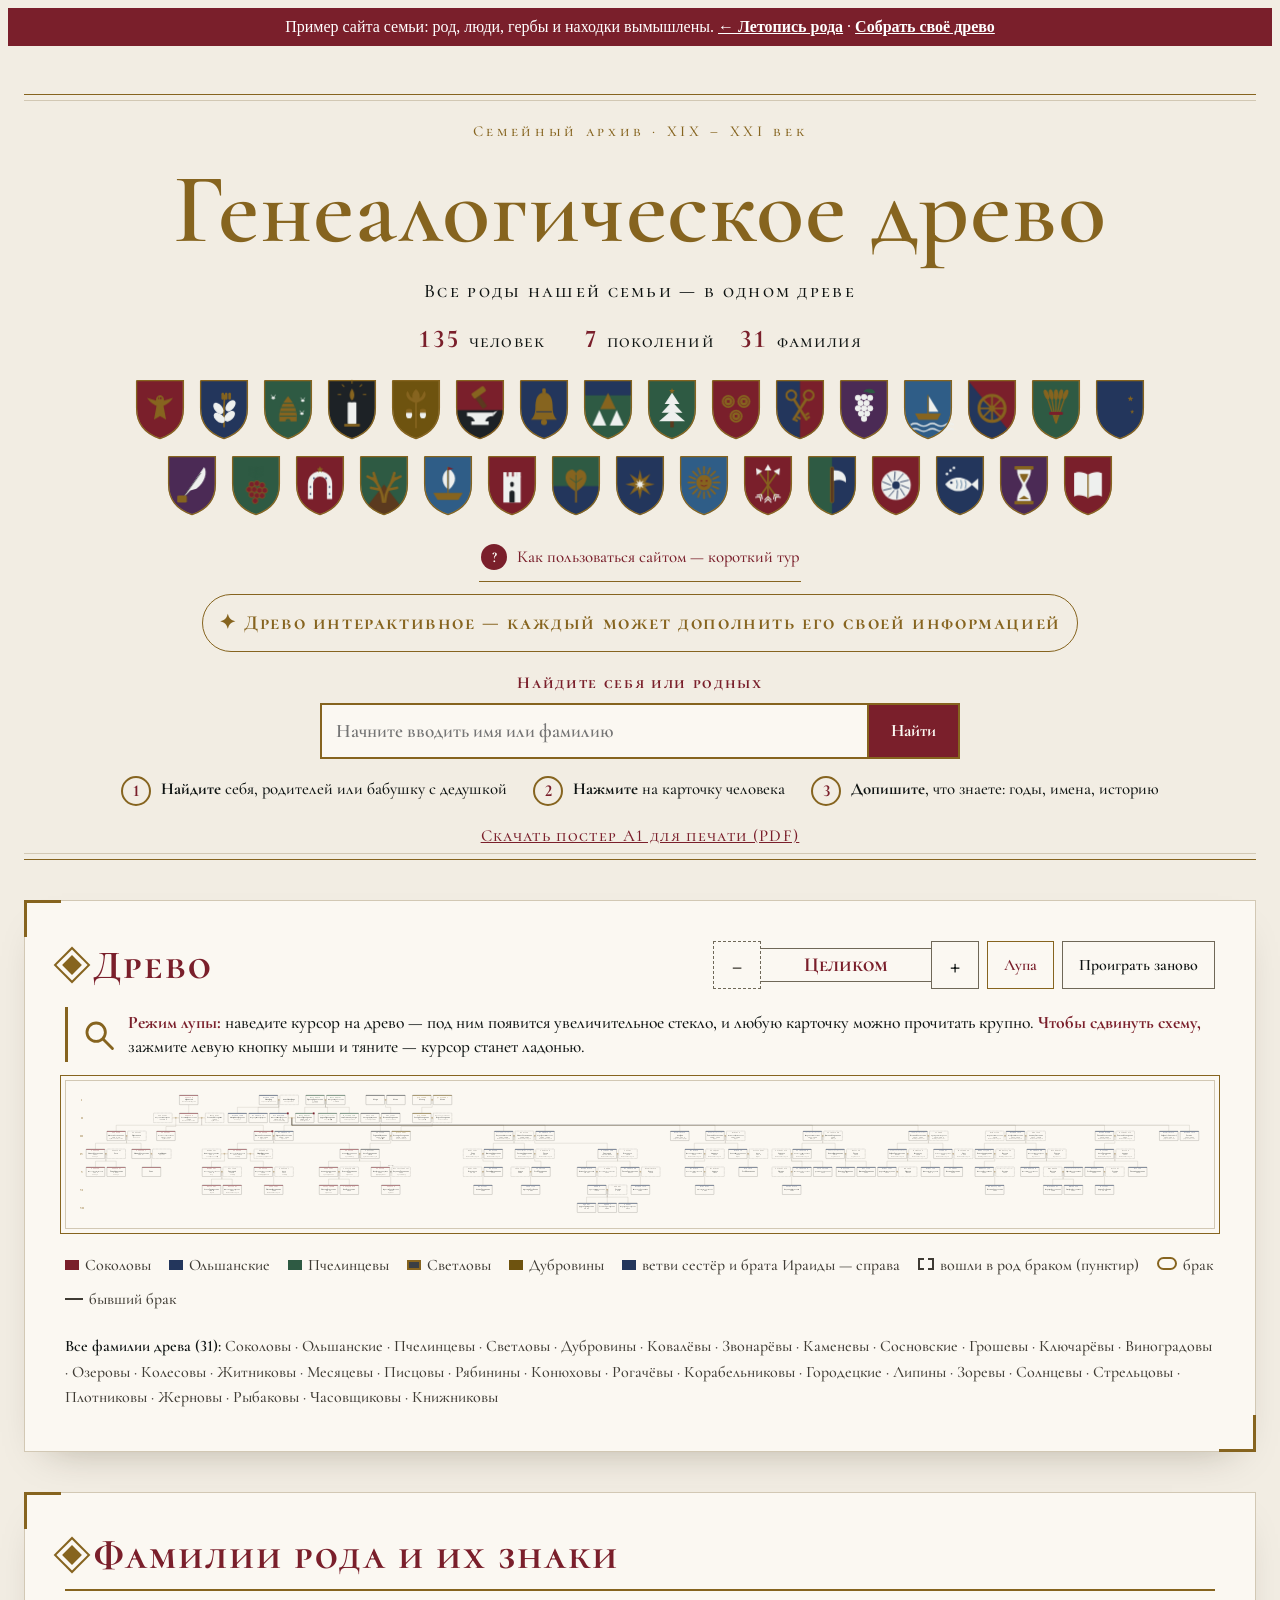
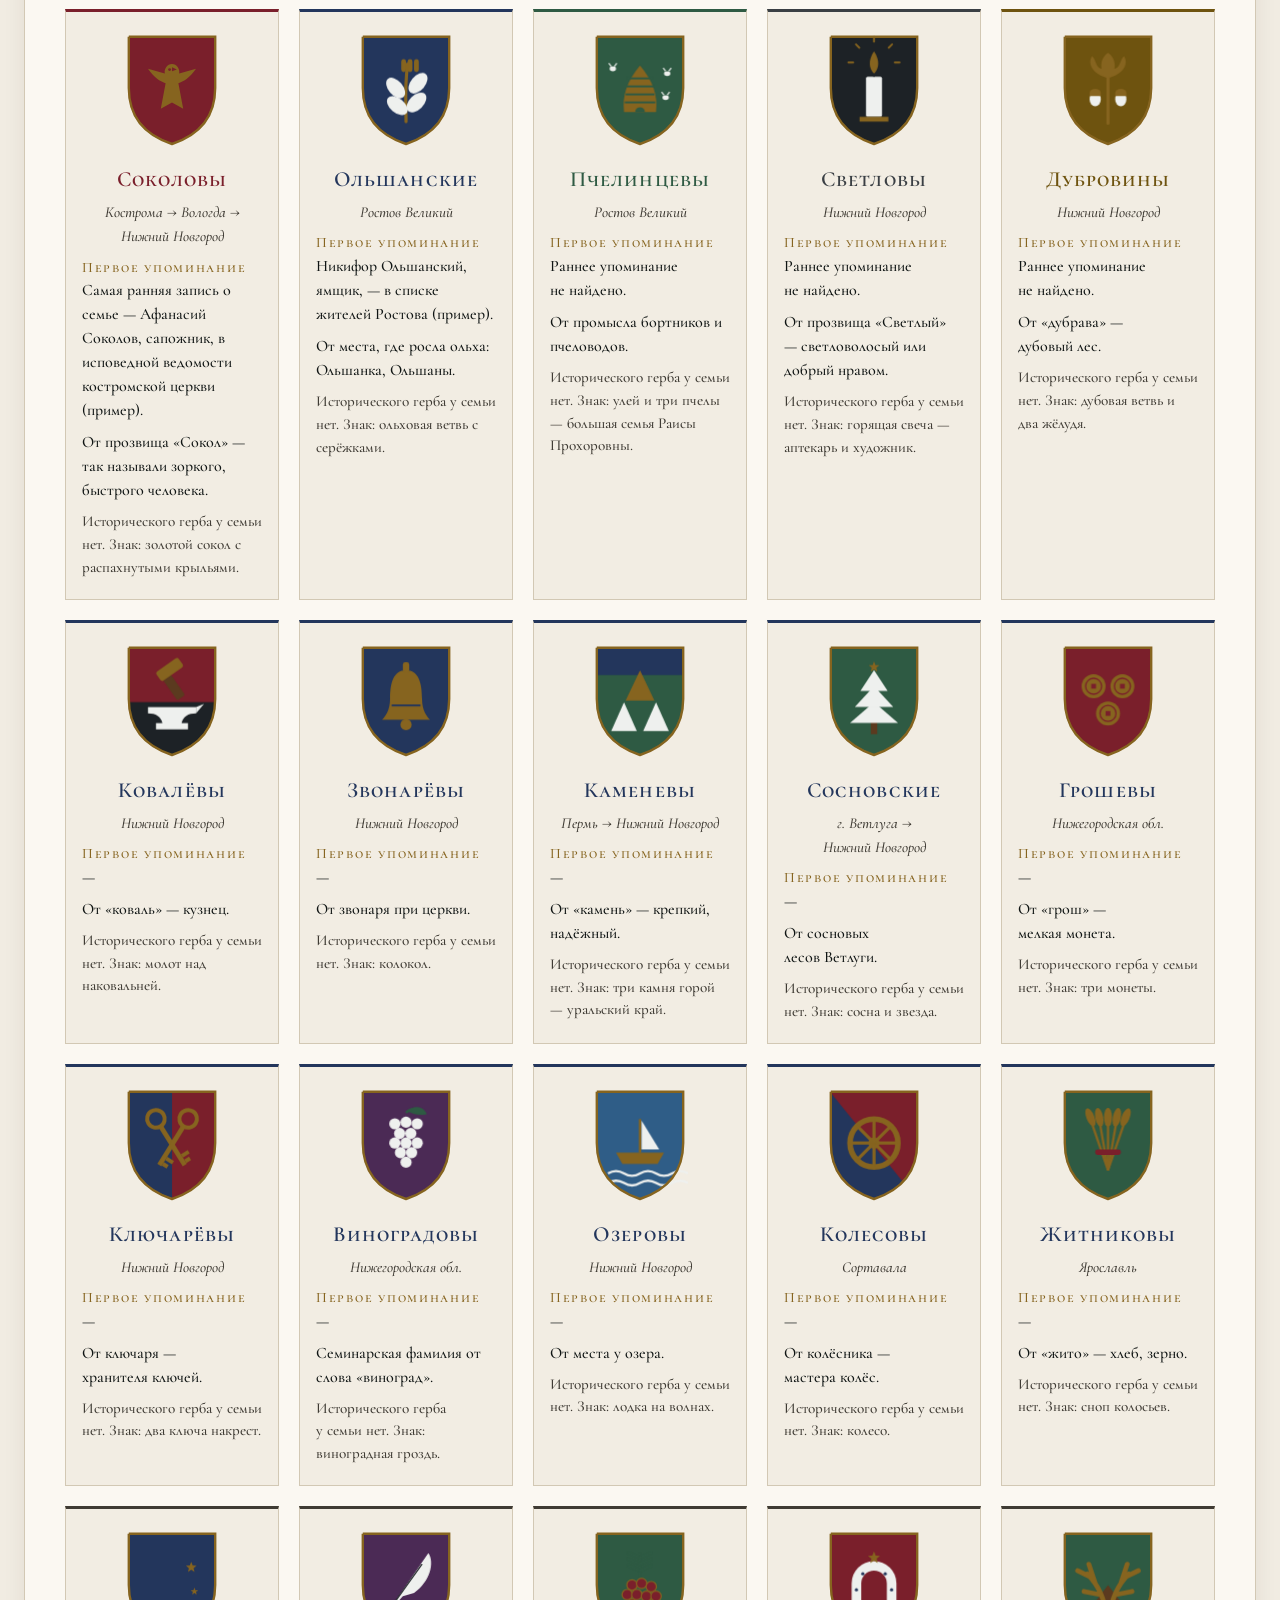
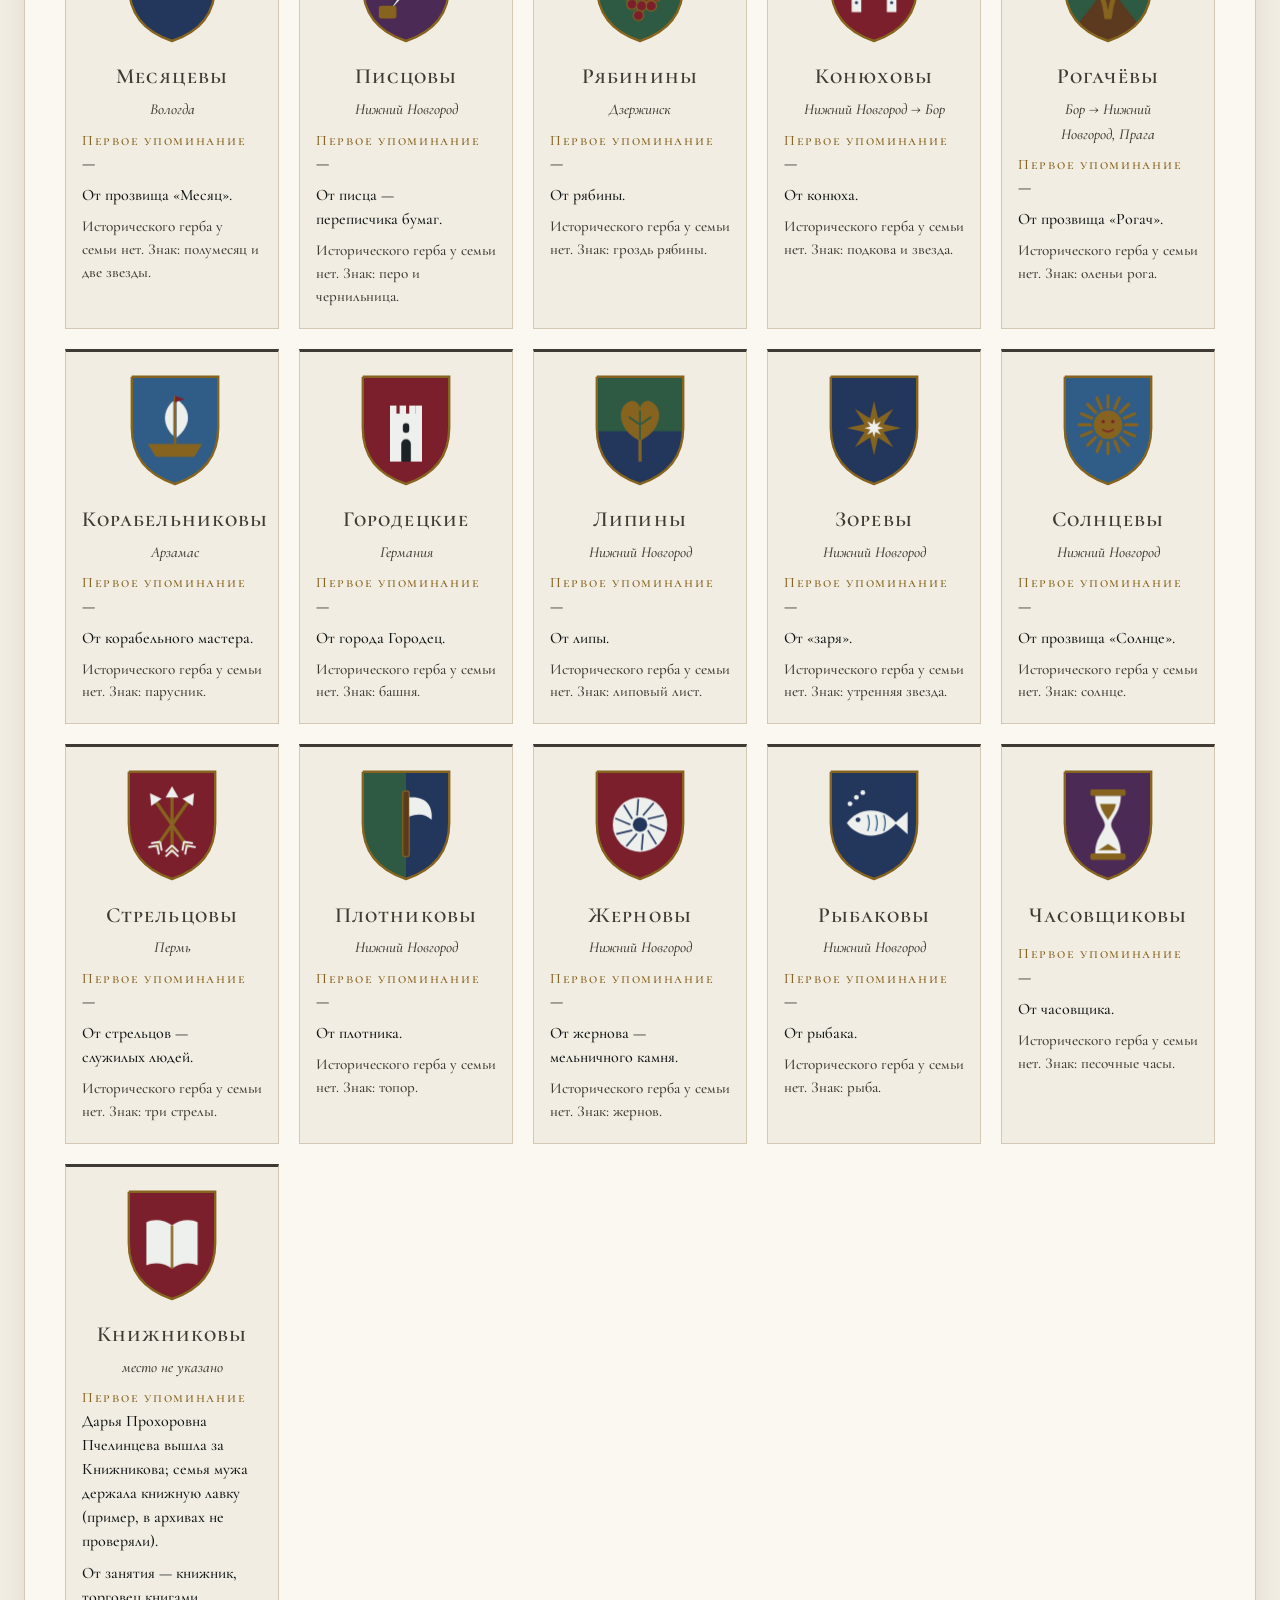
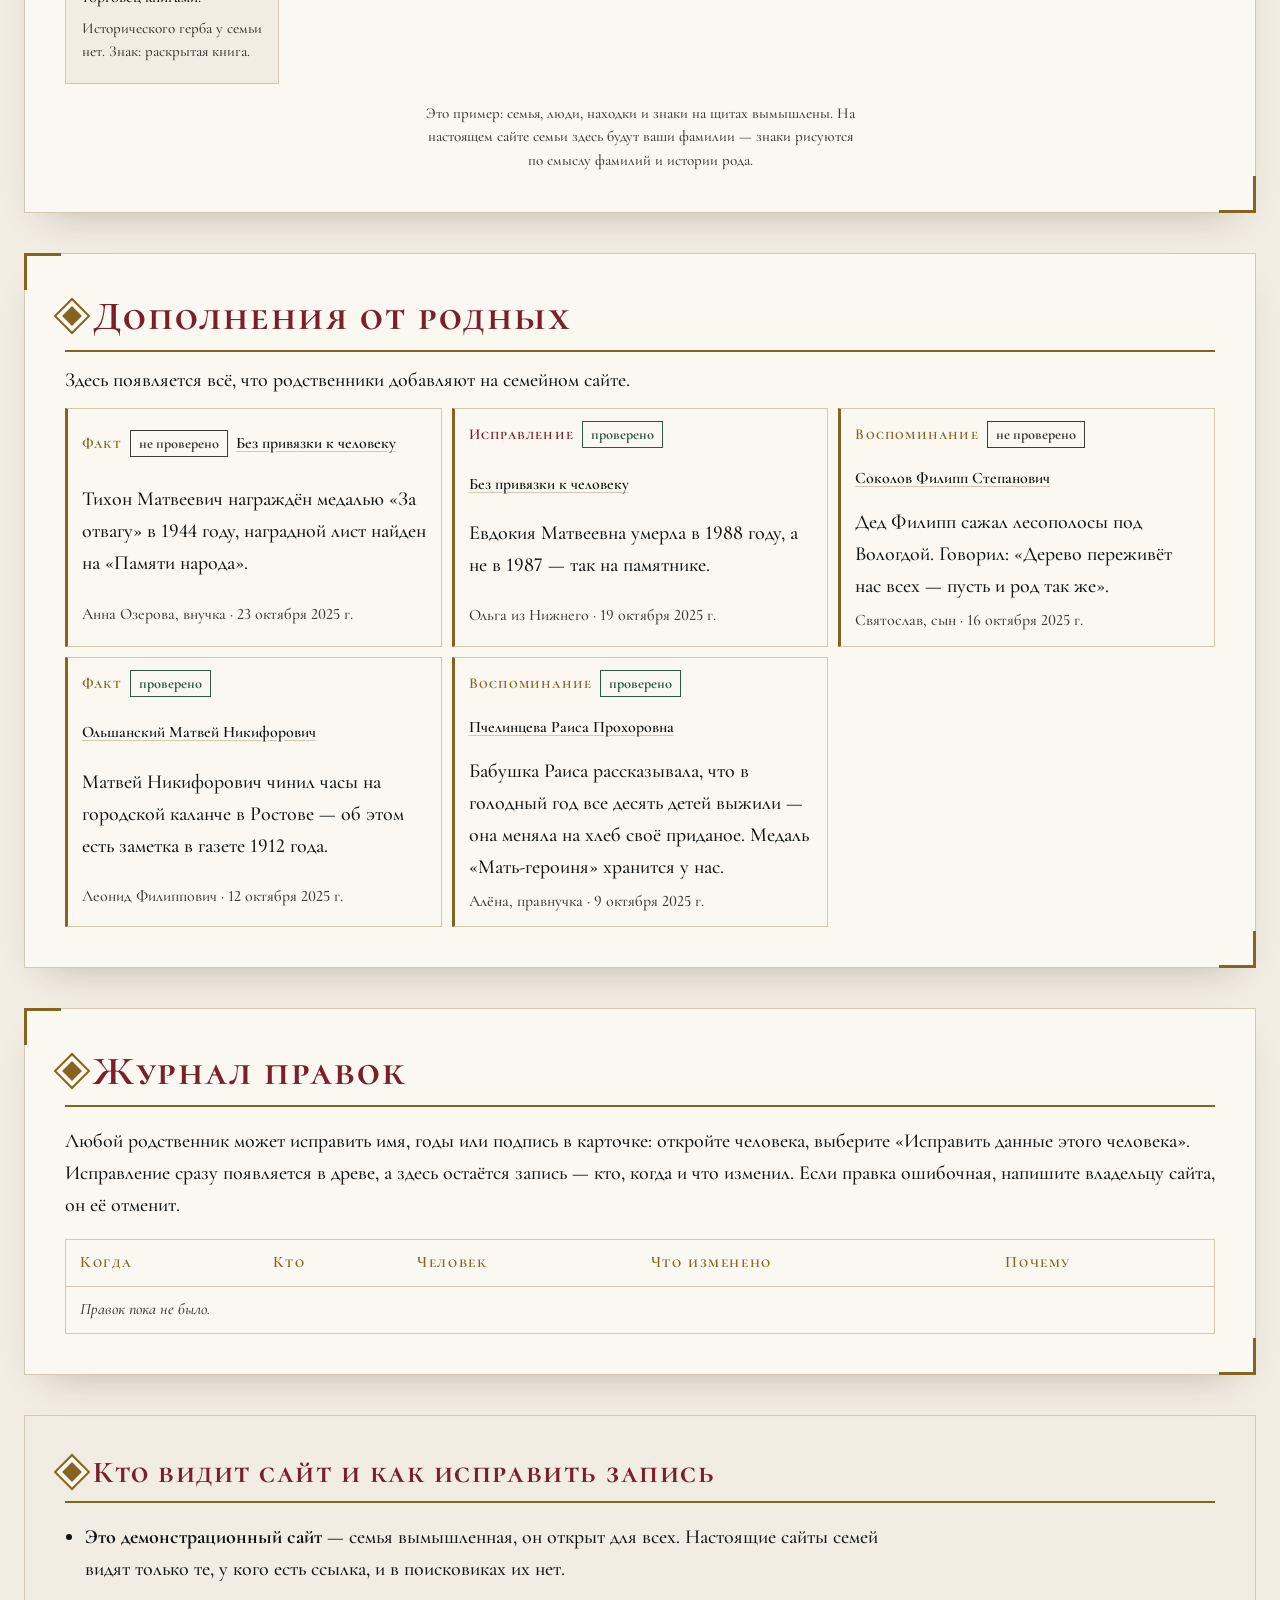
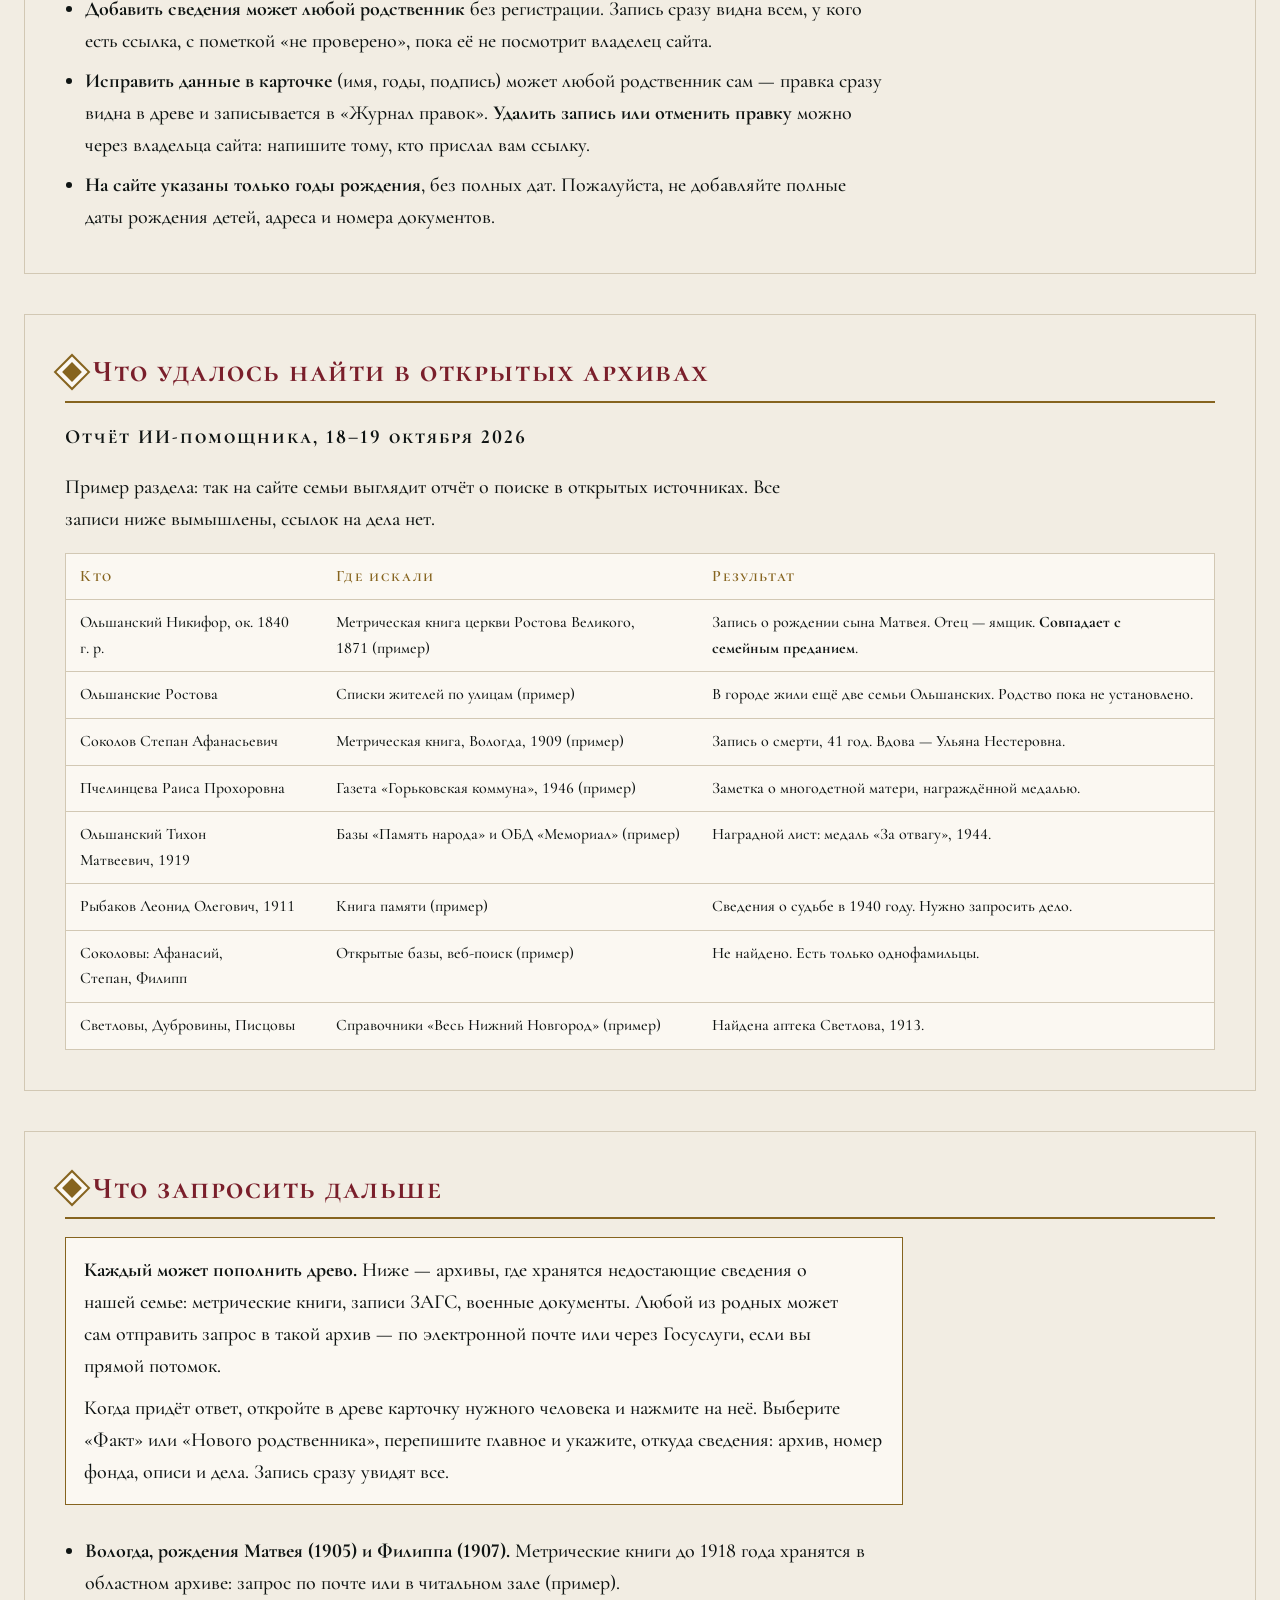
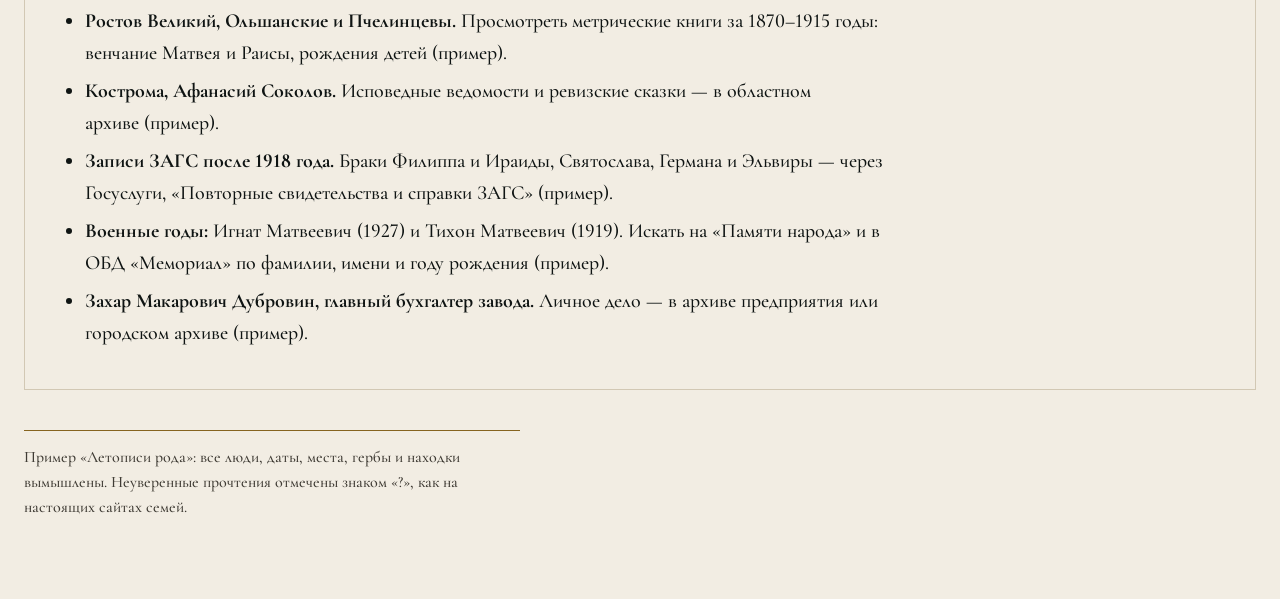
==== commit 04953734: "Пример сайта семьи обновлён до текущей версии сайта рода: экскурсия, новые ветви, фамилия Книжниковы" ====
--- a/primer/index.html
+++ b/primer/index.html
@@ -1,4 +1,4 @@
-<!doctype html><html lang="ru"><head><meta charset="utf-8"><meta name="viewport" content="width=device-width, initial-scale=1, viewport-fit=cover, interactive-widget=resizes-content"><link rel="preload" href="fonts/f7.woff2" as="font" type="font/woff2" crossorigin><link rel="preload" href="fonts/f6.woff2" as="font" type="font/woff2" crossorigin><meta name="robots" content="index, follow, max-image-preview:large"><title>Пример сайта семьи — генеалогическое древо рода Соколовых | Летопись рода</title><meta name="description" content="Пример сайта семьи на «Летописи рода»: интерактивное генеалогическое древо вымышленного рода Соколовых, шесть поколений, 30 фамилий с гербами, дополнения от родных, архивные находки."><link rel="canonical" href="https://aevkone.github.io/rodkonstruktor/primer/"><meta property="og:site_name" content="Летопись рода"><meta property="og:title" content="Генеалогическое древо Соколовых — пример"><meta property="og:description" content="131 человек, 6 поколений, все роды нашей семьи. Найдите себя и допишите, что знаете."><meta property="og:image" content="https://aevkone.github.io/rodkonstruktor/landing/og.jpg"><meta property="og:image:width" content="1200"><meta property="og:image:height" content="630"><meta name="twitter:card" content="summary_large_image"><meta name="theme-color" media="(prefers-color-scheme: light)" content="#f2ede3"><meta name="theme-color" media="(prefers-color-scheme: dark)" content="#121615"><meta name="color-scheme" content="light dark"><link rel="icon" href="favicon.svg" type="image/svg+xml"><script src="config.js"></script>
+<!doctype html><html lang="ru"><head><meta charset="utf-8"><meta name="viewport" content="width=device-width, initial-scale=1, viewport-fit=cover, interactive-widget=resizes-content"><link rel="preload" href="fonts/f7.woff2" as="font" type="font/woff2" crossorigin><link rel="preload" href="fonts/f6.woff2" as="font" type="font/woff2" crossorigin><meta name="robots" content="index, follow, max-image-preview:large"><title>Пример сайта семьи — генеалогическое древо рода Соколовых | Летопись рода</title><meta name="description" content="Пример сайта семьи на «Летописи рода»: интерактивное генеалогическое древо вымышленного рода Соколовых, шесть поколений, 30 фамилий с гербами, дополнения от родных, архивные находки."><link rel="canonical" href="https://aevkone.github.io/rodkonstruktor/primer/"><meta property="og:site_name" content="Летопись рода"><meta property="og:title" content="Генеалогическое древо"><meta property="og:site_name" content="Генеалогическое древо"><meta property="og:type" content="website"><meta name="description" content="Семейное древо: 135 человек, 7 поколений, все роды нашей семьи. Найдите себя и допишите, что знаете."><meta property="og:description" content="135 человек, 7 поколений, все роды нашей семьи. Найдите себя и допишите, что знаете."><meta property="og:image" content="https://aevkone.github.io/rodkonstruktor/landing/og.jpg"><meta property="og:image:width" content="1200"><meta property="og:image:height" content="630"><meta name="twitter:card" content="summary_large_image"><meta name="theme-color" media="(prefers-color-scheme: light)" content="#f2ede3"><meta name="theme-color" media="(prefers-color-scheme: dark)" content="#121615"><meta name="color-scheme" content="light dark"><link rel="icon" href="favicon.svg" type="image/svg+xml"><script src="config.js"></script>
 <style>
 @font-face{font-family:"Cormorant Garamond";font-style:italic;font-weight:400;src:url(fonts/f0.woff2) format("woff2"),url(fonts/f0.ttf) format("truetype");font-display:swap}
 @font-face{font-family:"Cormorant Garamond";font-style:normal;font-weight:400;src:url(fonts/f1.woff2) format("woff2"),url(fonts/f1.ttf) format("truetype");font-display:swap}
@@ -260,6 +260,52 @@
 .all-fams b{color:var(--ink);font-weight:600}
 #canvas{-webkit-touch-callout:none;-webkit-user-select:none;user-select:none}
 #canvas.lensing{touch-action:none}
+
+/* знаки фамилий в шапке: по ширине — ровно половина знаков (два ряда), каждый ряд по центру */
+.hero-shields{--n:16;--w:clamp(30px,4.6vw,52px);--g:clamp(6px,1vw,12px);display:flex;flex-wrap:wrap;justify-content:center;gap:var(--g);
+ width:min(100%,calc(var(--n)*var(--w) + (var(--n) - 1)*var(--g)));margin:6px auto 4px}
+.hero-shields .hs{display:block;width:var(--w);flex:0 0 var(--w);transition:transform .35s cubic-bezier(.3,1.4,.5,1)}
+.hero-shields svg{display:block;width:100%;height:auto}
+.hero-shields .sh-edge{stroke:var(--gold);stroke-width:3}
+.hero-shields .hs:hover,.hero-shields .hs:focus-visible{transform:translateY(-3px) scale(1.08)}
+@media (max-width:640px){.hero-shields{--n:8}}
+@media (prefers-reduced-motion: no-preference){
+ .play .hero-shields .hs{animation:hsIn .6s cubic-bezier(.23,1,.32,1) both;animation-delay:calc(.5s + var(--i)*35ms)}
+}
+@keyframes hsIn{from{opacity:0;transform:translateY(10px) scale(.9)}}
+
+/* «ладонь» для перетаскивания схемы мышью */
+@media (hover: hover) and (pointer: fine){
+ .scroller{cursor:grab}
+ .scroller .tree .node{cursor:pointer}
+ .scroller.panning,.scroller.panning .tree .node{cursor:grabbing}
+ .scroller.panning{user-select:none}
+}
+
+/* масштаб: − уровень + одной группой */
+.zoom-grp{display:inline-flex;align-items:stretch;gap:0}
+.zoom-grp button{min-width:48px}
+.zoom-grp .zoom-level{display:flex;align-items:center;justify-content:center;padding:0 10px;border-block:1px solid var(--border-ctl);min-width:7.5em}
+/* схема — окно с прокруткой в обе стороны, а не лист на несколько экранов */
+.scroller{max-height:min(78svh,920px);overflow:auto;overscroll-behavior-x:contain;overscroll-behavior-y:auto}
+
+/* телефон: аккуратная компоновка */
+@media (max-width:640px){
+ .facts{display:grid;grid-template-columns:repeat(3,1fr);gap:4px;width:100%;max-width:420px;font-size:.92rem;letter-spacing:.04em}
+ .facts>span{display:flex;flex-direction:column;align-items:center;line-height:1.15;padding:6px 2px;border-inline-start:1px solid var(--rule)}
+ .facts>span:first-child{border-inline-start:0}
+ .facts b{margin:0;min-width:0;text-align:center;font-size:1.9rem;line-height:1.05}
+ .tree-sec .bar{display:grid;gap:10px}
+ .tree-sec .ctl{display:grid;grid-template-columns:1fr 1fr;gap:8px;width:100%}
+ .tree-sec .zoom-grp{grid-column:1/-1;display:grid;grid-template-columns:56px 1fr 56px;width:100%}
+ .tree-sec .zoom-grp .zoom-level{min-width:0}
+ .tree-sec .ctl>button{width:100%;min-height:48px}
+ .add-cta{display:grid;gap:6px}
+ .add-cta .cta{width:100%;justify-content:center}
+ .scroller{max-height:68svh;padding:8px}
+ .legend{display:grid;grid-template-columns:1fr 1fr;gap:6px 12px}
+}
+@media (max-width:640px){.tree-sec .ctl>button{font-size:.95rem;white-space:nowrap;padding-inline:8px}}
 
 [hidden]{display:none!important}
 .readonly .edit-only{display:none!important}
@@ -358,6 +404,51 @@
 /* Новый человек после «Сохранить» */
 .tree .node.just-added .card{stroke:var(--accent);stroke-width:8}
 @media (prefers-reduced-motion:no-preference){.tree .node.just-added{animation:rise .7s var(--ease-out) .3s both,found .9s var(--ease-in-out) 1.1s 2;transform-box:fill-box;transform-origin:center}}
+
+/* исправление данных карточки */
+.addform.is-correction .pfields{display:grid}
+.addform.is-correction #fRel,.addform.is-correction label[for="fRel"],.addform.is-correction #fPlace,.addform.is-correction label[for="fPlace"]{display:none}
+.log td{vertical-align:top}
+.log .was{color:var(--muted)}
+.log .now{color:var(--accent);font-weight:600}
+.log .why{font-style:italic;color:var(--muted)}
+.log .empty{color:var(--muted);font-style:italic}
+
+/* кнопка тура в шапке */
+.tour-btn{display:inline-flex;align-items:center;gap:10px;background:none;border:0;border-bottom:1px solid var(--gold);padding:6px 2px;font:inherit;font-size:1.05rem;color:var(--accent);cursor:pointer}
+.tour-btn span{display:inline-grid;place-items:center;width:26px;height:26px;border-radius:50%;background:var(--accent);color:var(--on-accent);font-weight:700;font-size:.95rem}
+.tour-btn:hover{color:var(--ink)}
+/* тур: затемнение с «окном» над нужной частью страницы и карточка с объяснением */
+.tour-shade{position:fixed;inset:0;z-index:60;background:transparent}
+.tour-shade.dim{background:rgba(15,20,19,.62)}
+.tour-hole{position:fixed;left:0;top:0;z-index:61;border-radius:12px;pointer-events:none;box-shadow:0 0 0 3px var(--gold),0 0 0 9999px rgba(15,20,19,.62);
+ transition:transform .45s cubic-bezier(.23,1,.32,1),width .45s cubic-bezier(.23,1,.32,1),height .45s cubic-bezier(.23,1,.32,1),opacity .3s}
+.tour-card{box-sizing:border-box;position:fixed;z-index:62;width:min(400px,calc(100vw - 24px));background:var(--card);color:var(--ink);border:1px solid var(--gold);border-radius:14px;
+ box-shadow:0 24px 60px -18px rgba(10,10,6,.55);padding:18px 20px 16px;font-size:1.06rem;line-height:1.45}
+.tour-card.center{left:50%;top:50%;transform:translate(-50%,-50%)}
+.tour-card.sheet{left:12px;right:12px;width:auto}
+.tour-card.sheet.down{bottom:calc(12px + env(safe-area-inset-bottom,0px))}
+.tour-card.sheet.up{top:calc(12px + env(safe-area-inset-top,0px))}
+.tour-card h3{margin:2px 0 6px;font-size:1.45rem;color:var(--accent);line-height:1.15}
+.tour-card p{margin:0 0 12px}
+.tour-step{font-family:var(--sc);letter-spacing:.12em;font-size:.85rem;color:var(--gold)}
+.tour-dots{display:flex;gap:6px;margin:0 0 12px}
+.tour-dots i{width:7px;height:7px;border-radius:50%;background:var(--rule)}
+.tour-dots i.on{background:var(--accent);width:20px;border-radius:4px}
+.tour-btns{display:flex;justify-content:space-between;align-items:center;gap:10px}
+.tour-nav{display:flex;gap:8px}
+.tour-btns button{font:inherit;min-height:44px;padding:0 16px;border-radius:999px;cursor:pointer}
+.tour-skip{background:none;border:0;color:var(--muted);text-decoration:underline;padding:0 4px!important}
+.tour-back{background:none;border:1px solid var(--border-ctl);color:var(--ink)}
+.tour-next{background:var(--accent);border:1px solid var(--accent);color:var(--on-accent);font-weight:700}
+.tour-next:focus-visible,.tour-back:focus-visible{outline:3px solid var(--focus-ring);outline-offset:2px}
+.tour-shade[hidden],.tour-hole[hidden],.tour-card[hidden]{display:none}
+@media (prefers-reduced-motion: no-preference){
+ .tour-card.in{animation:tourIn .35s cubic-bezier(.23,1,.32,1)}
+ .tour-card.center.in{animation:tourInC .35s cubic-bezier(.23,1,.32,1)}
+}
+@keyframes tourIn{from{opacity:0;transform:translateY(10px)}}
+@keyframes tourInC{from{opacity:0;transform:translate(-50%,-46%)}}
 </style></head><body>
 <div class="demo-bar" style="position:sticky;top:0;z-index:60;background:#7a1f2b;color:#fff;font:16px/1.35 Georgia,serif;padding:8px 14px;text-align:center">Пример сайта семьи: род, люди, гербы и находки вымышлены. <a href="/rodkonstruktor/" style="color:#fff;font-weight:bold">← Летопись рода</a> · <a href="/rodkonstruktor/start.html" style="color:#fff;font-weight:bold">Собрать своё древо</a></div><div class="page play" id="page">
 <a class="skip" href="#tree">Перейти к древу</a>
@@ -366,7 +457,9 @@
   <div class="eyebrow">Семейный архив · XIX – XXI век</div>
   <h1><span class="title-gold">Генеалогическое древо</span></h1>
   <p class="sub">Все роды нашей семьи — в одном древе</p>
-  <p class="facts" id="facts"><span><b id="fPeople">131</b> человек</span><span><b id="fGens">6</b> поколений</span><span><b>30</b> <span>фамилий</span></span></p>
+  <p class="facts" id="facts"><span><b id="fPeople">135</b> <span id="fPeopleWord">человек</span></span><span><b id="fGens">7</b> <span id="fGensWord">поколений</span></span><span><b>31</b> <span>фамилия</span></span></p>
+  <nav class="hero-shields" aria-label="Знаки фамилий рода"><a class="hs" href="#fams" style="--i:0" title="Соколовы" aria-label="Соколовы"><svg class="emblem e-k" viewBox="0 0 120 148" xmlns="http://www.w3.org/2000/svg" aria-hidden="true"><path class="sh-field" d="M6,6 H114 V70 Q114,122 60,140 Q6,122 6,70 Z" fill="#7a1f2b"/><g class="charge"><path d="M60,40 C54,40 50,46 51,52 L30,46 C38,58 46,62 52,64 L46,96 L60,88 L74,96 L68,64 C74,62 82,58 90,46 L69,52 C70,46 66,40 60,40 Z" fill="var(--gold)"/><circle cx="57" cy="47" r="1.8" fill="#7a1f2b"/><path d="M60,44 l6,3 -6,2 Z" fill="#7a1f2b"/></g><path class="sh-edge" pathLength="1" d="M6,6 H114 V70 Q114,122 60,140 Q6,122 6,70 Z" fill="none"/></svg></a><a class="hs" href="#fams" style="--i:1" title="Ольшанские" aria-label="Ольшанские"><svg class="emblem e-s" viewBox="0 0 120 148" xmlns="http://www.w3.org/2000/svg" aria-hidden="true"><path class="sh-field" d="M6,6 H114 V70 Q114,122 60,140 Q6,122 6,70 Z" fill="#23365c"/><g class="charge"><path d="M60,112 C60,90 58,70 62,40" stroke="var(--gold)" stroke-width="4" fill="none" stroke-linecap="round"/><ellipse cx="47" cy="70" rx="9" ry="15" transform="rotate(-40 47 70)" fill="#eef0ee"/><ellipse cx="75" cy="64" rx="9" ry="15" transform="rotate(40 75 64)" fill="#eef0ee"/><ellipse cx="49" cy="92" rx="9" ry="15" transform="rotate(-50 49 92)" fill="#eef0ee"/><ellipse cx="73" cy="88" rx="9" ry="15" transform="rotate(45 73 88)" fill="#eef0ee"/><rect x="54" y="34" width="6" height="16" rx="3" fill="var(--gold)"/><rect x="62" y="34" width="6" height="16" rx="3" fill="var(--gold)"/><rect x="70" y="34" width="6" height="16" rx="3" fill="var(--gold)"/></g><path class="sh-edge" pathLength="1" d="M6,6 H114 V70 Q114,122 60,140 Q6,122 6,70 Z" fill="none"/></svg></a><a class="hs" href="#fams" style="--i:2" title="Пчелинцевы" aria-label="Пчелинцевы"><svg class="emblem e-m" viewBox="0 0 120 148" xmlns="http://www.w3.org/2000/svg" aria-hidden="true"><path class="sh-field" d="M6,6 H114 V70 Q114,122 60,140 Q6,122 6,70 Z" fill="#2e5a43"/><g class="charge"><path d="M40,100 H80 Q84,70 60,42 Q36,70 40,100 Z" fill="var(--gold)"/><path d="M44,58 H76" stroke="#2e5a43" stroke-width="2.4"/><path d="M43,68 H77" stroke="#2e5a43" stroke-width="2.4"/><path d="M42,78 H78" stroke="#2e5a43" stroke-width="2.4"/><path d="M41,88 H79" stroke="#2e5a43" stroke-width="2.4"/><path d="M54,100 a6,6 0 0 1 12,0 Z" fill="#2e5a43"/><ellipse cx="26" cy="46" rx="4" ry="3" fill="#eef0ee"/><path d="M24,43 l-3,-4 M28,43 l3,-4" stroke="#eef0ee" stroke-width="1.4"/><ellipse cx="94" cy="52" rx="4" ry="3" fill="#eef0ee"/><path d="M92,49 l-3,-4 M96,49 l3,-4" stroke="#eef0ee" stroke-width="1.4"/><ellipse cx="92" cy="82" rx="4" ry="3" fill="#eef0ee"/><path d="M90,79 l-3,-4 M94,79 l3,-4" stroke="#eef0ee" stroke-width="1.4"/></g><path class="sh-edge" pathLength="1" d="M6,6 H114 V70 Q114,122 60,140 Q6,122 6,70 Z" fill="none"/></svg></a><a class="hs" href="#fams" style="--i:3" title="Светловы" aria-label="Светловы"><svg class="emblem e-r" viewBox="0 0 120 148" xmlns="http://www.w3.org/2000/svg" aria-hidden="true"><path class="sh-field" d="M6,6 H114 V70 Q114,122 60,140 Q6,122 6,70 Z" fill="#1d2226"/><g class="charge"><rect x="50" y="56" width="20" height="50" rx="2" fill="#eef0ee"/><path d="M42,106 H78 V112 H42 Z" fill="var(--gold)"/><path d="M60,24 C52,36 54,46 60,52 C66,46 68,36 60,24 Z" fill="var(--gold)"/><path d="M60,52 V56" stroke="#1d2226" stroke-width="2"/><path d="M34.0,38.0 l-6.0,0.0" stroke="var(--gold)" stroke-width="2.4" stroke-linecap="round"/><path d="M41.6,19.6 l-4.2,-4.2" stroke="var(--gold)" stroke-width="2.4" stroke-linecap="round"/><path d="M60.0,12.0 l-0.0,-6.0" stroke="var(--gold)" stroke-width="2.4" stroke-linecap="round"/><path d="M78.4,19.6 l4.2,-4.2" stroke="var(--gold)" stroke-width="2.4" stroke-linecap="round"/><path d="M86.0,38.0 l6.0,-0.0" stroke="var(--gold)" stroke-width="2.4" stroke-linecap="round"/></g><path class="sh-edge" pathLength="1" d="M6,6 H114 V70 Q114,122 60,140 Q6,122 6,70 Z" fill="none"/></svg></a><a class="hs" href="#fams" style="--i:4" title="Дубровины" aria-label="Дубровины"><svg class="emblem e-l" viewBox="0 0 120 148" xmlns="http://www.w3.org/2000/svg" aria-hidden="true"><path class="sh-field" d="M6,6 H114 V70 Q114,122 60,140 Q6,122 6,70 Z" fill="#6e530f"/><g class="charge"><path d="M60,114 V50" stroke="var(--gold)" stroke-width="4" stroke-linecap="round"/><path d="M60,58 C40,52 34,40 40,30 C46,36 44,44 52,46 C50,38 54,30 60,26 C66,30 70,38 68,46 C76,44 74,36 80,30 C86,40 80,52 60,58 Z" fill="var(--gold)"/><ellipse cx="44" cy="84" rx="7" ry="9" fill="#eef0ee"/><path d="M37,80 h14 v-4 a7,5 0 0 0 -14,0 Z" fill="var(--gold)"/><ellipse cx="76" cy="84" rx="7" ry="9" fill="#eef0ee"/><path d="M69,80 h14 v-4 a7,5 0 0 0 -14,0 Z" fill="var(--gold)"/></g><path class="sh-edge" pathLength="1" d="M6,6 H114 V70 Q114,122 60,140 Q6,122 6,70 Z" fill="none"/></svg></a><a class="hs" href="#fams" style="--i:5" title="Ковалёвы" aria-label="Ковалёвы"><svg class="emblem e-sp" viewBox="0 0 120 148" xmlns="http://www.w3.org/2000/svg" aria-hidden="true"><path class="sh-field" d="M6,6 H114 V70 Q114,122 60,140 Q6,122 6,70 Z" fill="#7a1f2b"/><g class="charge"><defs><clipPath id="c7a1f2b1d2226fess"><path d="M6,6 H114 V70 Q114,122 60,140 Q6,122 6,70 Z"/></clipPath></defs><path d="M0,74 H120 V148 H0 Z" fill="#1d2226" clip-path="url(#c7a1f2b1d2226fess)"/><path d="M30,80 H90 V88 C80,88 74,92 72,100 H80 V108 H40 V100 H48 C46,92 40,88 30,88 Z" fill="#eef0ee"/><path d="M90,80 L100,76 L90,88 Z" fill="#eef0ee"/><rect x="54" y="32" width="12" height="40" rx="2" fill="#5b3a1f" transform="rotate(-35 60 52)"/><rect x="40" y="26" width="34" height="14" rx="3" fill="var(--gold)" transform="rotate(-35 57 33)"/></g><path class="sh-edge" pathLength="1" d="M6,6 H114 V70 Q114,122 60,140 Q6,122 6,70 Z" fill="none"/></svg></a><a class="hs" href="#fams" style="--i:6" title="Звонарёвы" aria-label="Звонарёвы"><svg class="emblem e-sb" viewBox="0 0 120 148" xmlns="http://www.w3.org/2000/svg" aria-hidden="true"><path class="sh-field" d="M6,6 H114 V70 Q114,122 60,140 Q6,122 6,70 Z" fill="#23365c"/><g class="charge"><path d="M60,34 C44,34 40,50 40,70 C40,84 34,92 30,96 H90 C86,92 80,84 80,70 C80,50 76,34 60,34 Z" fill="var(--gold)"/><circle cx="60" cy="102" r="7" fill="var(--gold)"/><rect x="56" y="24" width="8" height="12" rx="3" fill="var(--gold)"/><path d="M42,78 H78" stroke="#23365c" stroke-width="2.4"/></g><path class="sh-edge" pathLength="1" d="M6,6 H114 V70 Q114,122 60,140 Q6,122 6,70 Z" fill="none"/></svg></a><a class="hs" href="#fams" style="--i:7" title="Каменевы" aria-label="Каменевы"><svg class="emblem e-sa" viewBox="0 0 120 148" xmlns="http://www.w3.org/2000/svg" aria-hidden="true"><path class="sh-field" d="M6,6 H114 V70 Q114,122 60,140 Q6,122 6,70 Z" fill="#2e5a43"/><g class="charge"><defs><clipPath id="c2e5a4323365cchief"><path d="M6,6 H114 V70 Q114,122 60,140 Q6,122 6,70 Z"/></clipPath></defs><path d="M0,0 H120 V40 H0 Z" fill="#23365c" clip-path="url(#c2e5a4323365cchief)"/><path d="M24,110 L40,74 L56,110 Z" fill="#eef0ee"/><path d="M64,110 L80,74 L96,110 Z" fill="#eef0ee"/><path d="M42,72 L60,34 L78,72 Z" fill="var(--gold)"/></g><path class="sh-edge" pathLength="1" d="M6,6 H114 V70 Q114,122 60,140 Q6,122 6,70 Z" fill="none"/></svg></a><a class="hs" href="#fams" style="--i:8" title="Сосновские" aria-label="Сосновские"><svg class="emblem e-sy" viewBox="0 0 120 148" xmlns="http://www.w3.org/2000/svg" aria-hidden="true"><path class="sh-field" d="M6,6 H114 V70 Q114,122 60,140 Q6,122 6,70 Z" fill="#2e5a43"/><g class="charge"><rect x="56" y="96" width="8" height="18" fill="#5b3a1f"/><path d="M30,100 L60,74 L90,100 Z" fill="#eef0ee"/><path d="M36,80 L60,54 L84,80 Z" fill="#eef0ee"/><path d="M43,60 L60,34 L77,60 Z" fill="#eef0ee"/><polygon points="60.0,23.0 61.8,27.6 66.7,27.8 62.9,30.9 64.1,35.7 60.0,33.0 55.9,35.7 57.1,30.9 53.3,27.8 58.2,27.6" fill="var(--gold)"/></g><path class="sh-edge" pathLength="1" d="M6,6 H114 V70 Q114,122 60,140 Q6,122 6,70 Z" fill="none"/></svg></a><a class="hs" href="#fams" style="--i:9" title="Грошевы" aria-label="Грошевы"><svg class="emblem e-sr" viewBox="0 0 120 148" xmlns="http://www.w3.org/2000/svg" aria-hidden="true"><path class="sh-field" d="M6,6 H114 V70 Q114,122 60,140 Q6,122 6,70 Z" fill="#7a1f2b"/><g class="charge"><circle cx="42" cy="54" r="15" fill="var(--gold)"/><circle cx="42" cy="54" r="10" fill="none" stroke="#7a1f2b" stroke-width="1.6"/><rect x="39" y="51" width="6" height="6" fill="#7a1f2b"/><circle cx="78" cy="54" r="15" fill="var(--gold)"/><circle cx="78" cy="54" r="10" fill="none" stroke="#7a1f2b" stroke-width="1.6"/><rect x="75" y="51" width="6" height="6" fill="#7a1f2b"/><circle cx="60" cy="88" r="15" fill="var(--gold)"/><circle cx="60" cy="88" r="10" fill="none" stroke="#7a1f2b" stroke-width="1.6"/><rect x="57" y="85" width="6" height="6" fill="#7a1f2b"/></g><path class="sh-edge" pathLength="1" d="M6,6 H114 V70 Q114,122 60,140 Q6,122 6,70 Z" fill="none"/></svg></a><a class="hs" href="#fams" style="--i:10" title="Ключарёвы" aria-label="Ключарёвы"><svg class="emblem e-so" viewBox="0 0 120 148" xmlns="http://www.w3.org/2000/svg" aria-hidden="true"><path class="sh-field" d="M6,6 H114 V70 Q114,122 60,140 Q6,122 6,70 Z" fill="#23365c"/><g class="charge"><defs><clipPath id="c23365c7a1f2bpale"><path d="M6,6 H114 V70 Q114,122 60,140 Q6,122 6,70 Z"/></clipPath></defs><path d="M60,0 H120 V148 H60 Z" fill="#7a1f2b" clip-path="url(#c23365c7a1f2bpale)"/><g transform="rotate(-32 60 72)"><circle cx="60" cy="34" r="11" fill="none" stroke="var(--gold)" stroke-width="5"/><rect x="57" y="44" width="6" height="58" fill="var(--gold)"/><rect x="63" y="88" width="10" height="5" fill="var(--gold)"/><rect x="63" y="96" width="7" height="5" fill="var(--gold)"/></g><g transform="rotate(32 60 72)"><circle cx="60" cy="34" r="11" fill="none" stroke="var(--gold)" stroke-width="5"/><rect x="57" y="44" width="6" height="58" fill="var(--gold)"/><rect x="63" y="88" width="10" height="5" fill="var(--gold)"/><rect x="63" y="96" width="7" height="5" fill="var(--gold)"/></g></g><path class="sh-edge" pathLength="1" d="M6,6 H114 V70 Q114,122 60,140 Q6,122 6,70 Z" fill="none"/></svg></a><a class="hs" href="#fams" style="--i:11" title="Виноградовы" aria-label="Виноградовы"><svg class="emblem e-sc" viewBox="0 0 120 148" xmlns="http://www.w3.org/2000/svg" aria-hidden="true"><path class="sh-field" d="M6,6 H114 V70 Q114,122 60,140 Q6,122 6,70 Z" fill="#4b2a55"/><g class="charge"><path d="M60,32 C66,26 74,26 80,30" stroke="#2e5a43" stroke-width="3" fill="none"/><path d="M62,30 C70,22 82,24 86,34 C76,36 68,34 62,30 Z" fill="#2e5a43"/><circle cx="46" cy="46" r="7" fill="#eef0ee"/><circle cx="60" cy="44" r="7" fill="#eef0ee"/><circle cx="74" cy="46" r="7" fill="#eef0ee"/><circle cx="52" cy="58" r="7" fill="#eef0ee"/><circle cx="66" cy="58" r="7" fill="#eef0ee"/><circle cx="46" cy="70" r="7" fill="#eef0ee"/><circle cx="60" cy="70" r="7" fill="#eef0ee"/><circle cx="74" cy="70" r="7" fill="#eef0ee"/><circle cx="53" cy="82" r="7" fill="#eef0ee"/><circle cx="67" cy="82" r="7" fill="#eef0ee"/><circle cx="60" cy="94" r="7" fill="#eef0ee"/></g><path class="sh-edge" pathLength="1" d="M6,6 H114 V70 Q114,122 60,140 Q6,122 6,70 Z" fill="none"/></svg></a><a class="hs" href="#fams" style="--i:12" title="Озеровы" aria-label="Озеровы"><svg class="emblem e-sk" viewBox="0 0 120 148" xmlns="http://www.w3.org/2000/svg" aria-hidden="true"><path class="sh-field" d="M6,6 H114 V70 Q114,122 60,140 Q6,122 6,70 Z" fill="#2f5d87"/><g class="charge"><path d="M30,82 H90 L82,96 H38 Z" fill="var(--gold)"/><path d="M60,40 V82" stroke="var(--gold)" stroke-width="3"/><path d="M62,42 L84,78 H62 Z" fill="#eef0ee"/><path d="M20,108 q10,-6 20,0 t20,0 t20,0 t20,0 t20,0" stroke="#eef0ee" stroke-width="3" fill="none"/><path d="M20,120 q10,-6 20,0 t20,0 t20,0 t20,0 t20,0" stroke="#eef0ee" stroke-width="3" fill="none"/></g><path class="sh-edge" pathLength="1" d="M6,6 H114 V70 Q114,122 60,140 Q6,122 6,70 Z" fill="none"/></svg></a><a class="hs" href="#fams" style="--i:13" title="Колесовы" aria-label="Колесовы"><svg class="emblem e-sf" viewBox="0 0 120 148" xmlns="http://www.w3.org/2000/svg" aria-hidden="true"><path class="sh-field" d="M6,6 H114 V70 Q114,122 60,140 Q6,122 6,70 Z" fill="#7a1f2b"/><g class="charge"><defs><clipPath id="c7a1f2b23365cbend"><path d="M6,6 H114 V70 Q114,122 60,140 Q6,122 6,70 Z"/></clipPath></defs><path d="M0,0 L120,148 H0 Z" fill="#23365c" clip-path="url(#c7a1f2b23365cbend)"/><circle cx="60" cy="70" r="30" fill="none" stroke="var(--gold)" stroke-width="7"/><circle cx="60" cy="70" r="7" fill="var(--gold)"/><path d="M60,70 L90.0,70.0" stroke="var(--gold)" stroke-width="4"/><path d="M60,70 L81.2,91.2" stroke="var(--gold)" stroke-width="4"/><path d="M60,70 L60.0,100.0" stroke="var(--gold)" stroke-width="4"/><path d="M60,70 L38.8,91.2" stroke="var(--gold)" stroke-width="4"/><path d="M60,70 L30.0,70.0" stroke="var(--gold)" stroke-width="4"/><path d="M60,70 L38.8,48.8" stroke="var(--gold)" stroke-width="4"/><path d="M60,70 L60.0,40.0" stroke="var(--gold)" stroke-width="4"/><path d="M60,70 L81.2,48.8" stroke="var(--gold)" stroke-width="4"/></g><path class="sh-edge" pathLength="1" d="M6,6 H114 V70 Q114,122 60,140 Q6,122 6,70 Z" fill="none"/></svg></a><a class="hs" href="#fams" style="--i:14" title="Житниковы" aria-label="Житниковы"><svg class="emblem e-si" viewBox="0 0 120 148" xmlns="http://www.w3.org/2000/svg" aria-hidden="true"><path class="sh-field" d="M6,6 H114 V70 Q114,122 60,140 Q6,122 6,70 Z" fill="#2e5a43"/><g class="charge"><path d="M60,104 L38,40" stroke="var(--gold)" stroke-width="3"/><ellipse cx="38" cy="38" rx="5" ry="12" fill="var(--gold)" transform="rotate(-22 38 38)"/><path d="M60,104 L49,40" stroke="var(--gold)" stroke-width="3"/><ellipse cx="49" cy="38" rx="5" ry="12" fill="var(--gold)" transform="rotate(-11 49 38)"/><path d="M60,104 L60,40" stroke="var(--gold)" stroke-width="3"/><ellipse cx="60" cy="38" rx="5" ry="12" fill="var(--gold)" transform="rotate(0 60 38)"/><path d="M60,104 L71,40" stroke="var(--gold)" stroke-width="3"/><ellipse cx="71" cy="38" rx="5" ry="12" fill="var(--gold)" transform="rotate(11 71 38)"/><path d="M60,104 L82,40" stroke="var(--gold)" stroke-width="3"/><ellipse cx="82" cy="38" rx="5" ry="12" fill="var(--gold)" transform="rotate(22 82 38)"/><rect x="44" y="78" width="32" height="7" rx="3" fill="#7a1f2b"/></g><path class="sh-edge" pathLength="1" d="M6,6 H114 V70 Q114,122 60,140 Q6,122 6,70 Z" fill="none"/></svg></a><a class="hs" href="#fams" style="--i:15" title="Месяцевы" aria-label="Месяцевы"><svg class="emblem e-ifd" viewBox="0 0 120 148" xmlns="http://www.w3.org/2000/svg" aria-hidden="true"><path class="sh-field" d="M6,6 H114 V70 Q114,122 60,140 Q6,122 6,70 Z" fill="#23365c"/><g class="charge"><path d="M66,34 A34,34 0 1 0 66,106 A26,26 0 1 1 66,34 Z" fill="#eef0ee"/><polygon points="84.0,41.0 85.8,45.6 90.7,45.8 86.9,48.9 88.1,53.7 84.0,51.0 79.9,53.7 81.1,48.9 77.3,45.8 82.2,45.6" fill="var(--gold)"/><polygon points="88.0,73.0 89.2,76.4 92.8,76.5 89.9,78.6 90.9,82.0 88.0,80.0 85.1,82.0 86.1,78.6 83.2,76.5 86.8,76.4" fill="var(--gold)"/></g><path class="sh-edge" pathLength="1" d="M6,6 H114 V70 Q114,122 60,140 Q6,122 6,70 Z" fill="none"/></svg></a><a class="hs" href="#fams" style="--i:16" title="Писцовы" aria-label="Писцовы"><svg class="emblem e-ish" viewBox="0 0 120 148" xmlns="http://www.w3.org/2000/svg" aria-hidden="true"><path class="sh-field" d="M6,6 H114 V70 Q114,122 60,140 Q6,122 6,70 Z" fill="#4b2a55"/><g class="charge"><path d="M34,108 L88,30 C96,42 90,66 70,80 L56,84 Z" fill="#eef0ee"/><path d="M34,108 L80,44" stroke="#1d2226" stroke-width="1.6"/><rect x="26" y="96" width="22" height="16" rx="3" fill="var(--gold)"/></g><path class="sh-edge" pathLength="1" d="M6,6 H114 V70 Q114,122 60,140 Q6,122 6,70 Z" fill="none"/></svg></a><a class="hs" href="#fams" style="--i:17" title="Рябинины" aria-label="Рябинины"><svg class="emblem e-imo" viewBox="0 0 120 148" xmlns="http://www.w3.org/2000/svg" aria-hidden="true"><path class="sh-field" d="M6,6 H114 V70 Q114,122 60,140 Q6,122 6,70 Z" fill="#2e5a43"/><g class="charge"><path d="M60,30 V60" stroke="#2e5a43" stroke-width="3"/><path d="M60,36 l-14,-6" stroke="#2e5a43" stroke-width="4" stroke-linecap="round"/><path d="M60,36 l14,-6" stroke="#2e5a43" stroke-width="4" stroke-linecap="round"/><path d="M60,44 l-14,-6" stroke="#2e5a43" stroke-width="4" stroke-linecap="round"/><path d="M60,44 l14,-6" stroke="#2e5a43" stroke-width="4" stroke-linecap="round"/><path d="M60,52 l-14,-6" stroke="#2e5a43" stroke-width="4" stroke-linecap="round"/><path d="M60,52 l14,-6" stroke="#2e5a43" stroke-width="4" stroke-linecap="round"/><circle cx="50" cy="70" r="6.5" fill="#7a1f2b" stroke="var(--gold)" stroke-width="1.5"/><circle cx="62" cy="68" r="6.5" fill="#7a1f2b" stroke="var(--gold)" stroke-width="1.5"/><circle cx="74" cy="72" r="6.5" fill="#7a1f2b" stroke="var(--gold)" stroke-width="1.5"/><circle cx="44" cy="82" r="6.5" fill="#7a1f2b" stroke="var(--gold)" stroke-width="1.5"/><circle cx="56" cy="82" r="6.5" fill="#7a1f2b" stroke="var(--gold)" stroke-width="1.5"/><circle cx="68" cy="84" r="6.5" fill="#7a1f2b" stroke="var(--gold)" stroke-width="1.5"/><circle cx="80" cy="84" r="6.5" fill="#7a1f2b" stroke="var(--gold)" stroke-width="1.5"/><circle cx="50" cy="94" r="6.5" fill="#7a1f2b" stroke="var(--gold)" stroke-width="1.5"/><circle cx="62" cy="96" r="6.5" fill="#7a1f2b" stroke="var(--gold)" stroke-width="1.5"/><circle cx="74" cy="96" r="6.5" fill="#7a1f2b" stroke="var(--gold)" stroke-width="1.5"/><circle cx="58" cy="108" r="6.5" fill="#7a1f2b" stroke="var(--gold)" stroke-width="1.5"/></g><path class="sh-edge" pathLength="1" d="M6,6 H114 V70 Q114,122 60,140 Q6,122 6,70 Z" fill="none"/></svg></a><a class="hs" href="#fams" style="--i:18" title="Конюховы" aria-label="Конюховы"><svg class="emblem e-ich" viewBox="0 0 120 148" xmlns="http://www.w3.org/2000/svg" aria-hidden="true"><path class="sh-field" d="M6,6 H114 V70 Q114,122 60,140 Q6,122 6,70 Z" fill="#7a1f2b"/><g class="charge"><path d="M38,104 V68 A22,22 0 0 1 82,68 V104" fill="none" stroke="#eef0ee" stroke-width="12" stroke-linecap="butt"/><circle cx="38" cy="76" r="2" fill="#23365c"/><circle cx="38" cy="92" r="2" fill="#23365c"/><circle cx="82" cy="76" r="2" fill="#23365c"/><circle cx="82" cy="92" r="2" fill="#23365c"/><circle cx="46" cy="56" r="2" fill="#23365c"/><circle cx="74" cy="56" r="2" fill="#23365c"/><polygon points="60.0,28.0 62.1,33.2 67.6,33.5 63.3,37.1 64.7,42.5 60.0,39.5 55.3,42.5 56.7,37.1 52.4,33.5 57.9,33.2" fill="var(--gold)"/></g><path class="sh-edge" pathLength="1" d="M6,6 H114 V70 Q114,122 60,140 Q6,122 6,70 Z" fill="none"/></svg></a><a class="hs" href="#fams" style="--i:19" title="Рогачёвы" aria-label="Рогачёвы"><svg class="emblem e-ira" viewBox="0 0 120 148" xmlns="http://www.w3.org/2000/svg" aria-hidden="true"><path class="sh-field" d="M6,6 H114 V70 Q114,122 60,140 Q6,122 6,70 Z" fill="#2e5a43"/><g class="charge"><defs><clipPath id="c2e5a435b3a1fchevron"><path d="M6,6 H114 V70 Q114,122 60,140 Q6,122 6,70 Z"/></clipPath></defs><path d="M0,148 L60,70 L120,148 Z" fill="#5b3a1f" clip-path="url(#c2e5a435b3a1fchevron)"/><g transform="scale(1,1) translate(0,0)"><path d="M58,110 C56,86 48,70 34,56 M50,82 L30,78 M44,68 L36,44 M38,60 L22,52" stroke="var(--gold)" stroke-width="6" fill="none" stroke-linecap="round"/></g><g transform="scale(-1,1) translate(-120,0)"><path d="M58,110 C56,86 48,70 34,56 M50,82 L30,78 M44,68 L36,44 M38,60 L22,52" stroke="var(--gold)" stroke-width="6" fill="none" stroke-linecap="round"/></g></g><path class="sh-edge" pathLength="1" d="M6,6 H114 V70 Q114,122 60,140 Q6,122 6,70 Z" fill="none"/></svg></a><a class="hs" href="#fams" style="--i:20" title="Корабельниковы" aria-label="Корабельниковы"><svg class="emblem e-iko" viewBox="0 0 120 148" xmlns="http://www.w3.org/2000/svg" aria-hidden="true"><path class="sh-field" d="M6,6 H114 V70 Q114,122 60,140 Q6,122 6,70 Z" fill="#2f5d87"/><g class="charge"><path d="M26,90 H94 L84,106 H36 Z" fill="var(--gold)"/><path d="M60,30 V90" stroke="var(--gold)" stroke-width="3"/><path d="M58,36 C44,48 44,66 58,80 Z M62,34 C80,46 82,66 62,82 Z" fill="#eef0ee"/><path d="M60,30 l12,4 -12,4 Z" fill="#7a1f2b"/></g><path class="sh-edge" pathLength="1" d="M6,6 H114 V70 Q114,122 60,140 Q6,122 6,70 Z" fill="none"/></svg></a><a class="hs" href="#fams" style="--i:21" title="Городецкие" aria-label="Городецкие"><svg class="emblem e-ifo" viewBox="0 0 120 148" xmlns="http://www.w3.org/2000/svg" aria-hidden="true"><path class="sh-field" d="M6,6 H114 V70 Q114,122 60,140 Q6,122 6,70 Z" fill="#7a1f2b"/><g class="charge"><path d="M40,112 V52 H80 V112 Z" fill="#eef0ee"/><rect x="40" y="42" width="8" height="12" fill="#eef0ee"/><rect x="52" y="42" width="8" height="12" fill="#eef0ee"/><rect x="64" y="42" width="8" height="12" fill="#eef0ee"/><rect x="72" y="42" width="8" height="12" fill="#eef0ee"/><path d="M54,112 V90 a6,6 0 0 1 12,0 V112 Z" fill="#1d2226"/><rect x="56" y="64" width="8" height="12" rx="4" fill="#1d2226"/></g><path class="sh-edge" pathLength="1" d="M6,6 H114 V70 Q114,122 60,140 Q6,122 6,70 Z" fill="none"/></svg></a><a class="hs" href="#fams" style="--i:22" title="Липины" aria-label="Липины"><svg class="emblem e-ief" viewBox="0 0 120 148" xmlns="http://www.w3.org/2000/svg" aria-hidden="true"><path class="sh-field" d="M6,6 H114 V70 Q114,122 60,140 Q6,122 6,70 Z" fill="#2e5a43"/><g class="charge"><defs><clipPath id="c2e5a4323365cfess"><path d="M6,6 H114 V70 Q114,122 60,140 Q6,122 6,70 Z"/></clipPath></defs><path d="M0,74 H120 V148 H0 Z" fill="#23365c" clip-path="url(#c2e5a4323365cfess)"/><path d="M60,112 V84" stroke="var(--gold)" stroke-width="4"/><path d="M60,86 C30,72 30,40 50,36 C56,36 60,42 60,46 C60,42 64,36 70,36 C90,40 90,72 60,86 Z" fill="var(--gold)"/><path d="M60,84 V48 M60,66 L46,56 M60,66 L74,56" stroke="#2e5a43" stroke-width="2"/></g><path class="sh-edge" pathLength="1" d="M6,6 H114 V70 Q114,122 60,140 Q6,122 6,70 Z" fill="none"/></svg></a><a class="hs" href="#fams" style="--i:23" title="Зоревы" aria-label="Зоревы"><svg class="emblem e-ita" viewBox="0 0 120 148" xmlns="http://www.w3.org/2000/svg" aria-hidden="true"><path class="sh-field" d="M6,6 H114 V70 Q114,122 60,140 Q6,122 6,70 Z" fill="#23365c"/><g class="charge"><polygon points="60.0,36.0 65.0,58.0 84.0,46.0 72.0,65.0 94.0,70.0 72.0,75.0 84.0,94.0 65.0,82.0 60.0,104.0 55.0,82.0 36.0,94.0 48.0,75.0 26.0,70.0 48.0,65.0 36.0,46.0 55.0,58.0" fill="var(--gold)"/><polygon points="60.0,58.0 61.9,65.4 68.5,61.5 64.6,68.1 72.0,70.0 64.6,71.9 68.5,78.5 61.9,74.6 60.0,82.0 58.1,74.6 51.5,78.5 55.4,71.9 48.0,70.0 55.4,68.1 51.5,61.5 58.1,65.4" fill="#eef0ee"/></g><path class="sh-edge" pathLength="1" d="M6,6 H114 V70 Q114,122 60,140 Q6,122 6,70 Z" fill="none"/></svg></a><a class="hs" href="#fams" style="--i:24" title="Солнцевы" aria-label="Солнцевы"><svg class="emblem e-ibe" viewBox="0 0 120 148" xmlns="http://www.w3.org/2000/svg" aria-hidden="true"><path class="sh-field" d="M6,6 H114 V70 Q114,122 60,140 Q6,122 6,70 Z" fill="#2f5d87"/><g class="charge"><circle cx="60" cy="66" r="18" fill="var(--gold)"/><path d="M82.0,66.0 L96.0,66.0" stroke="var(--gold)" stroke-width="4" stroke-linecap="round"/><path d="M80.3,74.4 L93.3,79.8" stroke="var(--gold)" stroke-width="4" stroke-linecap="round"/><path d="M75.6,81.6 L85.5,91.5" stroke="var(--gold)" stroke-width="4" stroke-linecap="round"/><path d="M68.4,86.3 L73.8,99.3" stroke="var(--gold)" stroke-width="4" stroke-linecap="round"/><path d="M60.0,88.0 L60.0,102.0" stroke="var(--gold)" stroke-width="4" stroke-linecap="round"/><path d="M51.6,86.3 L46.2,99.3" stroke="var(--gold)" stroke-width="4" stroke-linecap="round"/><path d="M44.4,81.6 L34.5,91.5" stroke="var(--gold)" stroke-width="4" stroke-linecap="round"/><path d="M39.7,74.4 L26.7,79.8" stroke="var(--gold)" stroke-width="4" stroke-linecap="round"/><path d="M38.0,66.0 L24.0,66.0" stroke="var(--gold)" stroke-width="4" stroke-linecap="round"/><path d="M39.7,57.6 L26.7,52.2" stroke="var(--gold)" stroke-width="4" stroke-linecap="round"/><path d="M44.4,50.4 L34.5,40.5" stroke="var(--gold)" stroke-width="4" stroke-linecap="round"/><path d="M51.6,45.7 L46.2,32.7" stroke="var(--gold)" stroke-width="4" stroke-linecap="round"/><path d="M60.0,44.0 L60.0,30.0" stroke="var(--gold)" stroke-width="4" stroke-linecap="round"/><path d="M68.4,45.7 L73.8,32.7" stroke="var(--gold)" stroke-width="4" stroke-linecap="round"/><path d="M75.6,50.4 L85.5,40.5" stroke="var(--gold)" stroke-width="4" stroke-linecap="round"/><path d="M80.3,57.6 L93.3,52.2" stroke="var(--gold)" stroke-width="4" stroke-linecap="round"/><circle cx="54" cy="62" r="2" fill="#7a1f2b"/><circle cx="66" cy="62" r="2" fill="#7a1f2b"/><path d="M53,72 q7,5 14,0" stroke="#7a1f2b" stroke-width="2" fill="none"/></g><path class="sh-edge" pathLength="1" d="M6,6 H114 V70 Q114,122 60,140 Q6,122 6,70 Z" fill="none"/></svg></a><a class="hs" href="#fams" style="--i:25" title="Стрельцовы" aria-label="Стрельцовы"><svg class="emblem e-ist" viewBox="0 0 120 148" xmlns="http://www.w3.org/2000/svg" aria-hidden="true"><path class="sh-field" d="M6,6 H114 V70 Q114,122 60,140 Q6,122 6,70 Z" fill="#7a1f2b"/><g class="charge"><g transform="rotate(-35 60 72)"><rect x="58" y="34" width="4" height="74" fill="var(--gold)"/><path d="M60,24 L68,38 H52 Z" fill="#eef0ee"/><path d="M60,104 l-8,8 M60,98 l-8,8 M60,104 l8,8 M60,98 l8,8" stroke="#eef0ee" stroke-width="2.4"/></g><g transform="rotate(0 60 72)"><rect x="58" y="34" width="4" height="74" fill="var(--gold)"/><path d="M60,24 L68,38 H52 Z" fill="#eef0ee"/><path d="M60,104 l-8,8 M60,98 l-8,8 M60,104 l8,8 M60,98 l8,8" stroke="#eef0ee" stroke-width="2.4"/></g><g transform="rotate(35 60 72)"><rect x="58" y="34" width="4" height="74" fill="var(--gold)"/><path d="M60,24 L68,38 H52 Z" fill="#eef0ee"/><path d="M60,104 l-8,8 M60,98 l-8,8 M60,104 l8,8 M60,98 l8,8" stroke="#eef0ee" stroke-width="2.4"/></g></g><path class="sh-edge" pathLength="1" d="M6,6 H114 V70 Q114,122 60,140 Q6,122 6,70 Z" fill="none"/></svg></a><a class="hs" href="#fams" style="--i:26" title="Плотниковы" aria-label="Плотниковы"><svg class="emblem e-iis" viewBox="0 0 120 148" xmlns="http://www.w3.org/2000/svg" aria-hidden="true"><path class="sh-field" d="M6,6 H114 V70 Q114,122 60,140 Q6,122 6,70 Z" fill="#2e5a43"/><g class="charge"><defs><clipPath id="c2e5a4323365cpale"><path d="M6,6 H114 V70 Q114,122 60,140 Q6,122 6,70 Z"/></clipPath></defs><path d="M60,0 H120 V148 H60 Z" fill="#23365c" clip-path="url(#c2e5a4323365cpale)"/><rect x="56" y="30" width="8" height="82" rx="3" fill="#5b3a1f" stroke="var(--gold)" stroke-width="1.5"/><path d="M64,38 C84,36 94,48 92,66 C84,58 74,58 64,62 Z" fill="#eef0ee"/></g><path class="sh-edge" pathLength="1" d="M6,6 H114 V70 Q114,122 60,140 Q6,122 6,70 Z" fill="none"/></svg></a><a class="hs" href="#fams" style="--i:27" title="Жерновы" aria-label="Жерновы"><svg class="emblem e-isu" viewBox="0 0 120 148" xmlns="http://www.w3.org/2000/svg" aria-hidden="true"><path class="sh-field" d="M6,6 H114 V70 Q114,122 60,140 Q6,122 6,70 Z" fill="#7a1f2b"/><g class="charge"><circle cx="60" cy="72" r="34" fill="#eef0ee"/><circle cx="60" cy="72" r="9" fill="#23365c"/><path d="M72.0,72.0 L91.0,79.9" stroke="#23365c" stroke-width="2"/><path d="M69.7,79.1 L80.4,96.6" stroke="#23365c" stroke-width="2"/><path d="M63.7,83.4 L62.1,103.9" stroke="#23365c" stroke-width="2"/><path d="M56.3,83.4 L42.9,99.0" stroke="#23365c" stroke-width="2"/><path d="M50.3,79.1 L30.3,83.8" stroke="#23365c" stroke-width="2"/><path d="M48.0,72.0 L29.0,64.1" stroke="#23365c" stroke-width="2"/><path d="M50.3,64.9 L39.6,47.4" stroke="#23365c" stroke-width="2"/><path d="M56.3,60.6 L57.9,40.1" stroke="#23365c" stroke-width="2"/><path d="M63.7,60.6 L77.1,45.0" stroke="#23365c" stroke-width="2"/><path d="M69.7,64.9 L89.7,60.2" stroke="#23365c" stroke-width="2"/></g><path class="sh-edge" pathLength="1" d="M6,6 H114 V70 Q114,122 60,140 Q6,122 6,70 Z" fill="none"/></svg></a><a class="hs" href="#fams" style="--i:28" title="Рыбаковы" aria-label="Рыбаковы"><svg class="emblem e-ipo" viewBox="0 0 120 148" xmlns="http://www.w3.org/2000/svg" aria-hidden="true"><path class="sh-field" d="M6,6 H114 V70 Q114,122 60,140 Q6,122 6,70 Z" fill="#23365c"/><g class="charge"><path d="M26,70 C40,50 70,48 88,70 C70,92 40,90 26,70 Z" fill="#eef0ee"/><path d="M86,70 L102,56 V84 Z" fill="#eef0ee"/><circle cx="40" cy="66" r="3" fill="#23365c"/><path d="M52,60 q4,10 0,20" stroke="#2f5d87" stroke-width="1.6" fill="none"/><path d="M62,60 q4,10 0,20" stroke="#2f5d87" stroke-width="1.6" fill="none"/><path d="M72,60 q4,10 0,20" stroke="#2f5d87" stroke-width="1.6" fill="none"/><circle cx="30" cy="46" r="3" fill="#eef0ee"/><circle cx="38" cy="38" r="3" fill="#eef0ee"/><circle cx="46" cy="32" r="3" fill="#eef0ee"/></g><path class="sh-edge" pathLength="1" d="M6,6 H114 V70 Q114,122 60,140 Q6,122 6,70 Z" fill="none"/></svg></a><a class="hs" href="#fams" style="--i:29" title="Часовщиковы" aria-label="Часовщиковы"><svg class="emblem e-ime" viewBox="0 0 120 148" xmlns="http://www.w3.org/2000/svg" aria-hidden="true"><path class="sh-field" d="M6,6 H114 V70 Q114,122 60,140 Q6,122 6,70 Z" fill="#4b2a55"/><g class="charge"><rect x="38" y="28" width="44" height="8" rx="2" fill="var(--gold)"/><rect x="38" y="108" width="44" height="8" rx="2" fill="var(--gold)"/><path d="M44,36 H76 C76,56 64,64 64,72 C64,80 76,88 76,108 H44 C44,88 56,80 56,72 C56,64 44,56 44,36 Z" fill="#eef0ee"/><path d="M50,46 H70 C68,56 62,62 60,66 C58,62 52,56 50,46 Z M60,96 L72,104 H48 Z" fill="var(--gold)"/></g><path class="sh-edge" pathLength="1" d="M6,6 H114 V70 Q114,122 60,140 Q6,122 6,70 Z" fill="none"/></svg></a><a class="hs" href="#fams" style="--i:30" title="Книжниковы" aria-label="Книжниковы"><svg class="emblem e-ink" viewBox="0 0 120 148" xmlns="http://www.w3.org/2000/svg" aria-hidden="true"><path class="sh-field" d="M6,6 H114 V70 Q114,122 60,140 Q6,122 6,70 Z" fill="#7a1f2b"/><g class="charge"><path d="M60,48 C50,40 36,40 28,44 V98 C36,94 50,94 60,102 Z" fill="#eef0ee"/><path d="M60,48 C70,40 84,40 92,44 V98 C84,94 70,94 60,102 Z" fill="#eef0ee"/><path d="M60,48 V102" stroke="var(--gold)" stroke-width="3"/></g><path class="sh-edge" pathLength="1" d="M6,6 H114 V70 Q114,122 60,140 Q6,122 6,70 Z" fill="none"/></svg></a></nav>
+  <p class="tour-start"><button type="button" id="tourBtn" class="tour-btn"><span aria-hidden="true">?</span>Как пользоваться сайтом — короткий тур</button></p>
   <p><a class="ai-badge" href="#tree">✦ Древо интерактивное — каждый может дополнить его своей информацией</a></p>
   <form class="finder" id="finder" role="search" autocomplete="off">
     <label for="findInput" class="finder-label">Найдите себя или родных</label>
@@ -383,26 +476,28 @@
   <div class="bar">
     <div class="block-head"><span class="block-no" aria-hidden="true"></span><h2>Древо</h2></div>
     <div class="ctl">
+      <div class="zoom-grp" role="group" aria-label="Масштаб схемы">
       <button type="button" id="zoomOut" aria-label="Уменьшить схему">−</button>
       <span class="zoom-level" id="zoomLevel" aria-live="polite">Целиком</span>
       <button type="button" id="zoomIn" aria-label="Увеличить схему">+</button>
+      </div>
       <button type="button" id="lensbtn" aria-pressed="true">Лупа</button>
       <button type="button" id="replay">Проиграть заново</button>
     </div>
   </div>
   <div class="add-cta edit-only"><button type="button" id="addAny" class="cta"><span class="cta-plus" aria-hidden="true">+</span>Добавить новые сведения в древо</button><span class="cta-note">Человек, история, дата или исправление — запись сразу увидят все родные</span></div>
-  <div class="lens-hint mouse-only"><span class="lh-icon" aria-hidden="true"><svg viewBox="0 0 48 48"><circle cx="20" cy="20" r="13"/><path d="M30 30 L43 43"/></svg></span><p><b>Режим лупы:</b> наведите курсор на древо — под ним появится увеличительное стекло, и любую карточку можно прочитать крупно.</p></div>
+  <div class="lens-hint mouse-only"><span class="lh-icon" aria-hidden="true"><svg viewBox="0 0 48 48"><circle cx="20" cy="20" r="13"/><path d="M30 30 L43 43"/></svg></span><p><b>Режим лупы:</b> наведите курсор на древо — под ним появится увеличительное стекло, и любую карточку можно прочитать крупно. <b>Чтобы сдвинуть схему,</b> зажмите левую кнопку мыши и тяните — курсор станет ладонью.</p></div>
   <div class="lens-hint touch-only"><span class="lh-icon" aria-hidden="true"><svg viewBox="0 0 48 48"><circle cx="24" cy="24" r="6"/><circle cx="24" cy="24" r="15"/></svg></span><p><b>Лупа:</b> нажмите на древо и подержите палец — появится увеличительное стекло, ведите им по карточкам. <b>Коснитесь человека</b> — откроется его карточка. Листайте схему пальцем, кнопкой <b>−</b> увидите её целиком.</p></div>
   <p class="line-note" id="lineNote" hidden><span></span> <button type="button" id="lineOff">Показать всё древо</button></p>
   <div class="scroll-wrap"><div class="scroller" id="scroller" tabindex="0" role="region" aria-label="Схема древа, листайте вбок стрелками"><div class="canvas" id="canvas"></div></div>
   <div class="minimap" id="minimap" hidden aria-hidden="true"><div class="mm-in" id="mmIn"></div><div class="mm-view" id="mmView"></div></div></div>
   <div class="legend"><span class="f-k">Соколовы</span><span class="f-s">Ольшанские</span><span class="f-m">Пчелинцевы</span><span class="f-r">Светловы</span><span class="f-l">Дубровины</span><span class="f-s">ветви сестёр и брата Ираиды — справа</span><span class="f-i">вошли в род браком (пунктир)</span><span class="lg-ring">брак</span><span class="lg-ex">бывший брак</span></div>
-  <p class="all-fams"><b>Все фамилии древа (30):</b> Соколовы · Ольшанские · Пчелинцевы · Светловы · Дубровины · Ковалёвы · Звонарёвы · Каменевы · Сосновские · Грошевы · Ключарёвы · Виноградовы · Озеровы · Колесовы · Житниковы · Месяцевы · Писцовы · Рябинины · Конюховы · Рогачёвы · Корабельниковы · Городецкие · Липины · Зоревы · Солнцевы · Стрельцовы · Плотниковы · Жерновы · Рыбаковы · Часовщиковы</p>
+  <p class="all-fams"><b>Все фамилии древа (31):</b> Соколовы · Ольшанские · Пчелинцевы · Светловы · Дубровины · Ковалёвы · Звонарёвы · Каменевы · Сосновские · Грошевы · Ключарёвы · Виноградовы · Озеровы · Колесовы · Житниковы · Месяцевы · Писцовы · Рябинины · Конюховы · Рогачёвы · Корабельниковы · Городецкие · Липины · Зоревы · Солнцевы · Стрельцовы · Плотниковы · Жерновы · Рыбаковы · Часовщиковы · Книжниковы</p>
   <div class="lens" id="lens" hidden aria-hidden="true"><div class="lens-in" id="lensIn"></div></div>
 </section>
 
-<section class="block reveal fam-sec"><div class="block-head"><span class="block-no" aria-hidden="true"></span><h2>Фамилии рода и их знаки</h2></div>
-<div class="families"><article class="fam f-k" style="--e:0"><div class="shield"><svg class="emblem e-k" viewBox="0 0 120 148" xmlns="http://www.w3.org/2000/svg" aria-hidden="true"><path class="sh-field" d="M6,6 H114 V70 Q114,122 60,140 Q6,122 6,70 Z" fill="#7a1f2b"/><g class="charge"><path d="M60,40 C54,40 50,46 51,52 L30,46 C38,58 46,62 52,64 L46,96 L60,88 L74,96 L68,64 C74,62 82,58 90,46 L69,52 C70,46 66,40 60,40 Z" fill="var(--gold)"/><circle cx="57" cy="47" r="1.8" fill="#7a1f2b"/><path d="M60,44 l6,3 -6,2 Z" fill="#7a1f2b"/></g><path class="sh-edge" pathLength="1" d="M6,6 H114 V70 Q114,122 60,140 Q6,122 6,70 Z" fill="none"/></svg></div><h3>Соколовы</h3><div class="place">Кострома → Вологда → Нижний Новгород</div><p class="first"><span>Первое упоминание</span>Самая ранняя запись о семье — Афанасий Соколов, сапожник, в исповедной ведомости костромской церкви (пример).</p><p class="mean">От прозвища «Сокол» — так называли зоркого, быстрого человека.</p><p class="arms">Исторического герба у семьи нет. Знак: золотой сокол с распахнутыми крыльями.</p></article><article class="fam f-s" style="--e:1"><div class="shield"><svg class="emblem e-s" viewBox="0 0 120 148" xmlns="http://www.w3.org/2000/svg" aria-hidden="true"><path class="sh-field" d="M6,6 H114 V70 Q114,122 60,140 Q6,122 6,70 Z" fill="#23365c"/><g class="charge"><path d="M60,112 C60,90 58,70 62,40" stroke="var(--gold)" stroke-width="4" fill="none" stroke-linecap="round"/><ellipse cx="47" cy="70" rx="9" ry="15" transform="rotate(-40 47 70)" fill="#eef0ee"/><ellipse cx="75" cy="64" rx="9" ry="15" transform="rotate(40 75 64)" fill="#eef0ee"/><ellipse cx="49" cy="92" rx="9" ry="15" transform="rotate(-50 49 92)" fill="#eef0ee"/><ellipse cx="73" cy="88" rx="9" ry="15" transform="rotate(45 73 88)" fill="#eef0ee"/><rect x="54" y="34" width="6" height="16" rx="3" fill="var(--gold)"/><rect x="62" y="34" width="6" height="16" rx="3" fill="var(--gold)"/><rect x="70" y="34" width="6" height="16" rx="3" fill="var(--gold)"/></g><path class="sh-edge" pathLength="1" d="M6,6 H114 V70 Q114,122 60,140 Q6,122 6,70 Z" fill="none"/></svg></div><h3>Ольшанские</h3><div class="place">Ростов Великий</div><p class="first"><span>Первое упоминание</span>Никифор Ольшанский, ямщик, — в списке жителей Ростова (пример).</p><p class="mean">От места, где росла ольха: Ольшанка, Ольшаны.</p><p class="arms">Исторического герба у семьи нет. Знак: ольховая ветвь с серёжками.</p></article><article class="fam f-m" style="--e:2"><div class="shield"><svg class="emblem e-m" viewBox="0 0 120 148" xmlns="http://www.w3.org/2000/svg" aria-hidden="true"><path class="sh-field" d="M6,6 H114 V70 Q114,122 60,140 Q6,122 6,70 Z" fill="#2e5a43"/><g class="charge"><path d="M40,100 H80 Q84,70 60,42 Q36,70 40,100 Z" fill="var(--gold)"/><path d="M44,58 H76" stroke="#2e5a43" stroke-width="2.4"/><path d="M43,68 H77" stroke="#2e5a43" stroke-width="2.4"/><path d="M42,78 H78" stroke="#2e5a43" stroke-width="2.4"/><path d="M41,88 H79" stroke="#2e5a43" stroke-width="2.4"/><path d="M54,100 a6,6 0 0 1 12,0 Z" fill="#2e5a43"/><ellipse cx="26" cy="46" rx="4" ry="3" fill="#eef0ee"/><path d="M24,43 l-3,-4 M28,43 l3,-4" stroke="#eef0ee" stroke-width="1.4"/><ellipse cx="94" cy="52" rx="4" ry="3" fill="#eef0ee"/><path d="M92,49 l-3,-4 M96,49 l3,-4" stroke="#eef0ee" stroke-width="1.4"/><ellipse cx="92" cy="82" rx="4" ry="3" fill="#eef0ee"/><path d="M90,79 l-3,-4 M94,79 l3,-4" stroke="#eef0ee" stroke-width="1.4"/></g><path class="sh-edge" pathLength="1" d="M6,6 H114 V70 Q114,122 60,140 Q6,122 6,70 Z" fill="none"/></svg></div><h3>Пчелинцевы</h3><div class="place">Ростов Великий</div><p class="first"><span>Первое упоминание</span>Раннее упоминание не найдено.</p><p class="mean">От промысла бортников и пчеловодов.</p><p class="arms">Исторического герба у семьи нет. Знак: улей и три пчелы — большая семья Раисы Прохоровны.</p></article><article class="fam f-r" style="--e:3"><div class="shield"><svg class="emblem e-r" viewBox="0 0 120 148" xmlns="http://www.w3.org/2000/svg" aria-hidden="true"><path class="sh-field" d="M6,6 H114 V70 Q114,122 60,140 Q6,122 6,70 Z" fill="#1d2226"/><g class="charge"><rect x="50" y="56" width="20" height="50" rx="2" fill="#eef0ee"/><path d="M42,106 H78 V112 H42 Z" fill="var(--gold)"/><path d="M60,24 C52,36 54,46 60,52 C66,46 68,36 60,24 Z" fill="var(--gold)"/><path d="M60,52 V56" stroke="#1d2226" stroke-width="2"/><path d="M34.0,38.0 l-6.0,0.0" stroke="var(--gold)" stroke-width="2.4" stroke-linecap="round"/><path d="M41.6,19.6 l-4.2,-4.2" stroke="var(--gold)" stroke-width="2.4" stroke-linecap="round"/><path d="M60.0,12.0 l-0.0,-6.0" stroke="var(--gold)" stroke-width="2.4" stroke-linecap="round"/><path d="M78.4,19.6 l4.2,-4.2" stroke="var(--gold)" stroke-width="2.4" stroke-linecap="round"/><path d="M86.0,38.0 l6.0,-0.0" stroke="var(--gold)" stroke-width="2.4" stroke-linecap="round"/></g><path class="sh-edge" pathLength="1" d="M6,6 H114 V70 Q114,122 60,140 Q6,122 6,70 Z" fill="none"/></svg></div><h3>Светловы</h3><div class="place">Нижний Новгород</div><p class="first"><span>Первое упоминание</span>Раннее упоминание не найдено.</p><p class="mean">От прозвища «Светлый» — светловолосый или добрый нравом.</p><p class="arms">Исторического герба у семьи нет. Знак: горящая свеча — аптекарь и художник.</p></article><article class="fam f-l" style="--e:4"><div class="shield"><svg class="emblem e-l" viewBox="0 0 120 148" xmlns="http://www.w3.org/2000/svg" aria-hidden="true"><path class="sh-field" d="M6,6 H114 V70 Q114,122 60,140 Q6,122 6,70 Z" fill="#6e530f"/><g class="charge"><path d="M60,114 V50" stroke="var(--gold)" stroke-width="4" stroke-linecap="round"/><path d="M60,58 C40,52 34,40 40,30 C46,36 44,44 52,46 C50,38 54,30 60,26 C66,30 70,38 68,46 C76,44 74,36 80,30 C86,40 80,52 60,58 Z" fill="var(--gold)"/><ellipse cx="44" cy="84" rx="7" ry="9" fill="#eef0ee"/><path d="M37,80 h14 v-4 a7,5 0 0 0 -14,0 Z" fill="var(--gold)"/><ellipse cx="76" cy="84" rx="7" ry="9" fill="#eef0ee"/><path d="M69,80 h14 v-4 a7,5 0 0 0 -14,0 Z" fill="var(--gold)"/></g><path class="sh-edge" pathLength="1" d="M6,6 H114 V70 Q114,122 60,140 Q6,122 6,70 Z" fill="none"/></svg></div><h3>Дубровины</h3><div class="place">Нижний Новгород</div><p class="first"><span>Первое упоминание</span>Раннее упоминание не найдено.</p><p class="mean">От «дубрава» — дубовый лес.</p><p class="arms">Исторического герба у семьи нет. Знак: дубовая ветвь и два жёлудя.</p></article><article class="fam f-s" style="--e:5"><div class="shield"><svg class="emblem e-sp" viewBox="0 0 120 148" xmlns="http://www.w3.org/2000/svg" aria-hidden="true"><path class="sh-field" d="M6,6 H114 V70 Q114,122 60,140 Q6,122 6,70 Z" fill="#7a1f2b"/><g class="charge"><defs><clipPath id="c7a1f2b1d2226fess"><path d="M6,6 H114 V70 Q114,122 60,140 Q6,122 6,70 Z"/></clipPath></defs><path d="M0,74 H120 V148 H0 Z" fill="#1d2226" clip-path="url(#c7a1f2b1d2226fess)"/><path d="M30,80 H90 V88 C80,88 74,92 72,100 H80 V108 H40 V100 H48 C46,92 40,88 30,88 Z" fill="#eef0ee"/><path d="M90,80 L100,76 L90,88 Z" fill="#eef0ee"/><rect x="54" y="32" width="12" height="40" rx="2" fill="#5b3a1f" transform="rotate(-35 60 52)"/><rect x="40" y="26" width="34" height="14" rx="3" fill="var(--gold)" transform="rotate(-35 57 33)"/></g><path class="sh-edge" pathLength="1" d="M6,6 H114 V70 Q114,122 60,140 Q6,122 6,70 Z" fill="none"/></svg></div><h3>Ковалёвы</h3><div class="place">Нижний Новгород</div><p class="first"><span>Первое упоминание</span>—</p><p class="mean">От «коваль» — кузнец.</p><p class="arms">Исторического герба у семьи нет. Знак: молот над наковальней.</p></article><article class="fam f-s" style="--e:6"><div class="shield"><svg class="emblem e-sb" viewBox="0 0 120 148" xmlns="http://www.w3.org/2000/svg" aria-hidden="true"><path class="sh-field" d="M6,6 H114 V70 Q114,122 60,140 Q6,122 6,70 Z" fill="#23365c"/><g class="charge"><path d="M60,34 C44,34 40,50 40,70 C40,84 34,92 30,96 H90 C86,92 80,84 80,70 C80,50 76,34 60,34 Z" fill="var(--gold)"/><circle cx="60" cy="102" r="7" fill="var(--gold)"/><rect x="56" y="24" width="8" height="12" rx="3" fill="var(--gold)"/><path d="M42,78 H78" stroke="#23365c" stroke-width="2.4"/></g><path class="sh-edge" pathLength="1" d="M6,6 H114 V70 Q114,122 60,140 Q6,122 6,70 Z" fill="none"/></svg></div><h3>Звонарёвы</h3><div class="place">Нижний Новгород</div><p class="first"><span>Первое упоминание</span>—</p><p class="mean">От звонаря при церкви.</p><p class="arms">Исторического герба у семьи нет. Знак: колокол.</p></article><article class="fam f-s" style="--e:7"><div class="shield"><svg class="emblem e-sa" viewBox="0 0 120 148" xmlns="http://www.w3.org/2000/svg" aria-hidden="true"><path class="sh-field" d="M6,6 H114 V70 Q114,122 60,140 Q6,122 6,70 Z" fill="#2e5a43"/><g class="charge"><defs><clipPath id="c2e5a4323365cchief"><path d="M6,6 H114 V70 Q114,122 60,140 Q6,122 6,70 Z"/></clipPath></defs><path d="M0,0 H120 V40 H0 Z" fill="#23365c" clip-path="url(#c2e5a4323365cchief)"/><path d="M24,110 L40,74 L56,110 Z" fill="#eef0ee"/><path d="M64,110 L80,74 L96,110 Z" fill="#eef0ee"/><path d="M42,72 L60,34 L78,72 Z" fill="var(--gold)"/></g><path class="sh-edge" pathLength="1" d="M6,6 H114 V70 Q114,122 60,140 Q6,122 6,70 Z" fill="none"/></svg></div><h3>Каменевы</h3><div class="place">Пермь → Нижний Новгород</div><p class="first"><span>Первое упоминание</span>—</p><p class="mean">От «камень» — крепкий, надёжный.</p><p class="arms">Исторического герба у семьи нет. Знак: три камня горой — уральский край.</p></article><article class="fam f-s" style="--e:8"><div class="shield"><svg class="emblem e-sy" viewBox="0 0 120 148" xmlns="http://www.w3.org/2000/svg" aria-hidden="true"><path class="sh-field" d="M6,6 H114 V70 Q114,122 60,140 Q6,122 6,70 Z" fill="#2e5a43"/><g class="charge"><rect x="56" y="96" width="8" height="18" fill="#5b3a1f"/><path d="M30,100 L60,74 L90,100 Z" fill="#eef0ee"/><path d="M36,80 L60,54 L84,80 Z" fill="#eef0ee"/><path d="M43,60 L60,34 L77,60 Z" fill="#eef0ee"/><polygon points="60.0,23.0 61.8,27.6 66.7,27.8 62.9,30.9 64.1,35.7 60.0,33.0 55.9,35.7 57.1,30.9 53.3,27.8 58.2,27.6" fill="var(--gold)"/></g><path class="sh-edge" pathLength="1" d="M6,6 H114 V70 Q114,122 60,140 Q6,122 6,70 Z" fill="none"/></svg></div><h3>Сосновские</h3><div class="place">г. Ветлуга → Нижний Новгород</div><p class="first"><span>Первое упоминание</span>—</p><p class="mean">От сосновых лесов Ветлуги.</p><p class="arms">Исторического герба у семьи нет. Знак: сосна и звезда.</p></article><article class="fam f-s" style="--e:9"><div class="shield"><svg class="emblem e-sr" viewBox="0 0 120 148" xmlns="http://www.w3.org/2000/svg" aria-hidden="true"><path class="sh-field" d="M6,6 H114 V70 Q114,122 60,140 Q6,122 6,70 Z" fill="#7a1f2b"/><g class="charge"><circle cx="42" cy="54" r="15" fill="var(--gold)"/><circle cx="42" cy="54" r="10" fill="none" stroke="#7a1f2b" stroke-width="1.6"/><rect x="39" y="51" width="6" height="6" fill="#7a1f2b"/><circle cx="78" cy="54" r="15" fill="var(--gold)"/><circle cx="78" cy="54" r="10" fill="none" stroke="#7a1f2b" stroke-width="1.6"/><rect x="75" y="51" width="6" height="6" fill="#7a1f2b"/><circle cx="60" cy="88" r="15" fill="var(--gold)"/><circle cx="60" cy="88" r="10" fill="none" stroke="#7a1f2b" stroke-width="1.6"/><rect x="57" y="85" width="6" height="6" fill="#7a1f2b"/></g><path class="sh-edge" pathLength="1" d="M6,6 H114 V70 Q114,122 60,140 Q6,122 6,70 Z" fill="none"/></svg></div><h3>Грошевы</h3><div class="place">Нижегородская обл.</div><p class="first"><span>Первое упоминание</span>—</p><p class="mean">От «грош» — мелкая монета.</p><p class="arms">Исторического герба у семьи нет. Знак: три монеты.</p></article><article class="fam f-s" style="--e:10"><div class="shield"><svg class="emblem e-so" viewBox="0 0 120 148" xmlns="http://www.w3.org/2000/svg" aria-hidden="true"><path class="sh-field" d="M6,6 H114 V70 Q114,122 60,140 Q6,122 6,70 Z" fill="#23365c"/><g class="charge"><defs><clipPath id="c23365c7a1f2bpale"><path d="M6,6 H114 V70 Q114,122 60,140 Q6,122 6,70 Z"/></clipPath></defs><path d="M60,0 H120 V148 H60 Z" fill="#7a1f2b" clip-path="url(#c23365c7a1f2bpale)"/><g transform="rotate(-32 60 72)"><circle cx="60" cy="34" r="11" fill="none" stroke="var(--gold)" stroke-width="5"/><rect x="57" y="44" width="6" height="58" fill="var(--gold)"/><rect x="63" y="88" width="10" height="5" fill="var(--gold)"/><rect x="63" y="96" width="7" height="5" fill="var(--gold)"/></g><g transform="rotate(32 60 72)"><circle cx="60" cy="34" r="11" fill="none" stroke="var(--gold)" stroke-width="5"/><rect x="57" y="44" width="6" height="58" fill="var(--gold)"/><rect x="63" y="88" width="10" height="5" fill="var(--gold)"/><rect x="63" y="96" width="7" height="5" fill="var(--gold)"/></g></g><path class="sh-edge" pathLength="1" d="M6,6 H114 V70 Q114,122 60,140 Q6,122 6,70 Z" fill="none"/></svg></div><h3>Ключарёвы</h3><div class="place">Нижний Новгород</div><p class="first"><span>Первое упоминание</span>—</p><p class="mean">От ключаря — хранителя ключей.</p><p class="arms">Исторического герба у семьи нет. Знак: два ключа накрест.</p></article><article class="fam f-s" style="--e:11"><div class="shield"><svg class="emblem e-sc" viewBox="0 0 120 148" xmlns="http://www.w3.org/2000/svg" aria-hidden="true"><path class="sh-field" d="M6,6 H114 V70 Q114,122 60,140 Q6,122 6,70 Z" fill="#4b2a55"/><g class="charge"><path d="M60,32 C66,26 74,26 80,30" stroke="#2e5a43" stroke-width="3" fill="none"/><path d="M62,30 C70,22 82,24 86,34 C76,36 68,34 62,30 Z" fill="#2e5a43"/><circle cx="46" cy="46" r="7" fill="#eef0ee"/><circle cx="60" cy="44" r="7" fill="#eef0ee"/><circle cx="74" cy="46" r="7" fill="#eef0ee"/><circle cx="52" cy="58" r="7" fill="#eef0ee"/><circle cx="66" cy="58" r="7" fill="#eef0ee"/><circle cx="46" cy="70" r="7" fill="#eef0ee"/><circle cx="60" cy="70" r="7" fill="#eef0ee"/><circle cx="74" cy="70" r="7" fill="#eef0ee"/><circle cx="53" cy="82" r="7" fill="#eef0ee"/><circle cx="67" cy="82" r="7" fill="#eef0ee"/><circle cx="60" cy="94" r="7" fill="#eef0ee"/></g><path class="sh-edge" pathLength="1" d="M6,6 H114 V70 Q114,122 60,140 Q6,122 6,70 Z" fill="none"/></svg></div><h3>Виноградовы</h3><div class="place">Нижегородская обл.</div><p class="first"><span>Первое упоминание</span>—</p><p class="mean">Семинарская фамилия от слова «виноград».</p><p class="arms">Исторического герба у семьи нет. Знак: виноградная гроздь.</p></article><article class="fam f-s" style="--e:12"><div class="shield"><svg class="emblem e-sk" viewBox="0 0 120 148" xmlns="http://www.w3.org/2000/svg" aria-hidden="true"><path class="sh-field" d="M6,6 H114 V70 Q114,122 60,140 Q6,122 6,70 Z" fill="#2f5d87"/><g class="charge"><path d="M30,82 H90 L82,96 H38 Z" fill="var(--gold)"/><path d="M60,40 V82" stroke="var(--gold)" stroke-width="3"/><path d="M62,42 L84,78 H62 Z" fill="#eef0ee"/><path d="M20,108 q10,-6 20,0 t20,0 t20,0 t20,0 t20,0" stroke="#eef0ee" stroke-width="3" fill="none"/><path d="M20,120 q10,-6 20,0 t20,0 t20,0 t20,0 t20,0" stroke="#eef0ee" stroke-width="3" fill="none"/></g><path class="sh-edge" pathLength="1" d="M6,6 H114 V70 Q114,122 60,140 Q6,122 6,70 Z" fill="none"/></svg></div><h3>Озеровы</h3><div class="place">Нижний Новгород</div><p class="first"><span>Первое упоминание</span>—</p><p class="mean">От места у озера.</p><p class="arms">Исторического герба у семьи нет. Знак: лодка на волнах.</p></article><article class="fam f-s" style="--e:13"><div class="shield"><svg class="emblem e-sf" viewBox="0 0 120 148" xmlns="http://www.w3.org/2000/svg" aria-hidden="true"><path class="sh-field" d="M6,6 H114 V70 Q114,122 60,140 Q6,122 6,70 Z" fill="#7a1f2b"/><g class="charge"><defs><clipPath id="c7a1f2b23365cbend"><path d="M6,6 H114 V70 Q114,122 60,140 Q6,122 6,70 Z"/></clipPath></defs><path d="M0,0 L120,148 H0 Z" fill="#23365c" clip-path="url(#c7a1f2b23365cbend)"/><circle cx="60" cy="70" r="30" fill="none" stroke="var(--gold)" stroke-width="7"/><circle cx="60" cy="70" r="7" fill="var(--gold)"/><path d="M60,70 L90.0,70.0" stroke="var(--gold)" stroke-width="4"/><path d="M60,70 L81.2,91.2" stroke="var(--gold)" stroke-width="4"/><path d="M60,70 L60.0,100.0" stroke="var(--gold)" stroke-width="4"/><path d="M60,70 L38.8,91.2" stroke="var(--gold)" stroke-width="4"/><path d="M60,70 L30.0,70.0" stroke="var(--gold)" stroke-width="4"/><path d="M60,70 L38.8,48.8" stroke="var(--gold)" stroke-width="4"/><path d="M60,70 L60.0,40.0" stroke="var(--gold)" stroke-width="4"/><path d="M60,70 L81.2,48.8" stroke="var(--gold)" stroke-width="4"/></g><path class="sh-edge" pathLength="1" d="M6,6 H114 V70 Q114,122 60,140 Q6,122 6,70 Z" fill="none"/></svg></div><h3>Колесовы</h3><div class="place">Сортавала</div><p class="first"><span>Первое упоминание</span>—</p><p class="mean">От колёсника — мастера колёс.</p><p class="arms">Исторического герба у семьи нет. Знак: колесо.</p></article><article class="fam f-s" style="--e:14"><div class="shield"><svg class="emblem e-si" viewBox="0 0 120 148" xmlns="http://www.w3.org/2000/svg" aria-hidden="true"><path class="sh-field" d="M6,6 H114 V70 Q114,122 60,140 Q6,122 6,70 Z" fill="#2e5a43"/><g class="charge"><path d="M60,104 L38,40" stroke="var(--gold)" stroke-width="3"/><ellipse cx="38" cy="38" rx="5" ry="12" fill="var(--gold)" transform="rotate(-22 38 38)"/><path d="M60,104 L49,40" stroke="var(--gold)" stroke-width="3"/><ellipse cx="49" cy="38" rx="5" ry="12" fill="var(--gold)" transform="rotate(-11 49 38)"/><path d="M60,104 L60,40" stroke="var(--gold)" stroke-width="3"/><ellipse cx="60" cy="38" rx="5" ry="12" fill="var(--gold)" transform="rotate(0 60 38)"/><path d="M60,104 L71,40" stroke="var(--gold)" stroke-width="3"/><ellipse cx="71" cy="38" rx="5" ry="12" fill="var(--gold)" transform="rotate(11 71 38)"/><path d="M60,104 L82,40" stroke="var(--gold)" stroke-width="3"/><ellipse cx="82" cy="38" rx="5" ry="12" fill="var(--gold)" transform="rotate(22 82 38)"/><rect x="44" y="78" width="32" height="7" rx="3" fill="#7a1f2b"/></g><path class="sh-edge" pathLength="1" d="M6,6 H114 V70 Q114,122 60,140 Q6,122 6,70 Z" fill="none"/></svg></div><h3>Житниковы</h3><div class="place">Ярославль</div><p class="first"><span>Первое упоминание</span>—</p><p class="mean">От «жито» — хлеб, зерно.</p><p class="arms">Исторического герба у семьи нет. Знак: сноп колосьев.</p></article><article class="fam f-i" style="--e:15"><div class="shield"><svg class="emblem e-ifd" viewBox="0 0 120 148" xmlns="http://www.w3.org/2000/svg" aria-hidden="true"><path class="sh-field" d="M6,6 H114 V70 Q114,122 60,140 Q6,122 6,70 Z" fill="#23365c"/><g class="charge"><path d="M66,34 A34,34 0 1 0 66,106 A26,26 0 1 1 66,34 Z" fill="#eef0ee"/><polygon points="84.0,41.0 85.8,45.6 90.7,45.8 86.9,48.9 88.1,53.7 84.0,51.0 79.9,53.7 81.1,48.9 77.3,45.8 82.2,45.6" fill="var(--gold)"/><polygon points="88.0,73.0 89.2,76.4 92.8,76.5 89.9,78.6 90.9,82.0 88.0,80.0 85.1,82.0 86.1,78.6 83.2,76.5 86.8,76.4" fill="var(--gold)"/></g><path class="sh-edge" pathLength="1" d="M6,6 H114 V70 Q114,122 60,140 Q6,122 6,70 Z" fill="none"/></svg></div><h3>Месяцевы</h3><div class="place">Вологда</div><p class="first"><span>Первое упоминание</span>—</p><p class="mean">От прозвища «Месяц».</p><p class="arms">Исторического герба у семьи нет. Знак: полумесяц и две звезды.</p></article><article class="fam f-i" style="--e:16"><div class="shield"><svg class="emblem e-ish" viewBox="0 0 120 148" xmlns="http://www.w3.org/2000/svg" aria-hidden="true"><path class="sh-field" d="M6,6 H114 V70 Q114,122 60,140 Q6,122 6,70 Z" fill="#4b2a55"/><g class="charge"><path d="M34,108 L88,30 C96,42 90,66 70,80 L56,84 Z" fill="#eef0ee"/><path d="M34,108 L80,44" stroke="#1d2226" stroke-width="1.6"/><rect x="26" y="96" width="22" height="16" rx="3" fill="var(--gold)"/></g><path class="sh-edge" pathLength="1" d="M6,6 H114 V70 Q114,122 60,140 Q6,122 6,70 Z" fill="none"/></svg></div><h3>Писцовы</h3><div class="place">Нижний Новгород</div><p class="first"><span>Первое упоминание</span>—</p><p class="mean">От писца — переписчика бумаг.</p><p class="arms">Исторического герба у семьи нет. Знак: перо и чернильница.</p></article><article class="fam f-i" style="--e:17"><div class="shield"><svg class="emblem e-imo" viewBox="0 0 120 148" xmlns="http://www.w3.org/2000/svg" aria-hidden="true"><path class="sh-field" d="M6,6 H114 V70 Q114,122 60,140 Q6,122 6,70 Z" fill="#2e5a43"/><g class="charge"><path d="M60,30 V60" stroke="#2e5a43" stroke-width="3"/><path d="M60,36 l-14,-6" stroke="#2e5a43" stroke-width="4" stroke-linecap="round"/><path d="M60,36 l14,-6" stroke="#2e5a43" stroke-width="4" stroke-linecap="round"/><path d="M60,44 l-14,-6" stroke="#2e5a43" stroke-width="4" stroke-linecap="round"/><path d="M60,44 l14,-6" stroke="#2e5a43" stroke-width="4" stroke-linecap="round"/><path d="M60,52 l-14,-6" stroke="#2e5a43" stroke-width="4" stroke-linecap="round"/><path d="M60,52 l14,-6" stroke="#2e5a43" stroke-width="4" stroke-linecap="round"/><circle cx="50" cy="70" r="6.5" fill="#7a1f2b" stroke="var(--gold)" stroke-width="1.5"/><circle cx="62" cy="68" r="6.5" fill="#7a1f2b" stroke="var(--gold)" stroke-width="1.5"/><circle cx="74" cy="72" r="6.5" fill="#7a1f2b" stroke="var(--gold)" stroke-width="1.5"/><circle cx="44" cy="82" r="6.5" fill="#7a1f2b" stroke="var(--gold)" stroke-width="1.5"/><circle cx="56" cy="82" r="6.5" fill="#7a1f2b" stroke="var(--gold)" stroke-width="1.5"/><circle cx="68" cy="84" r="6.5" fill="#7a1f2b" stroke="var(--gold)" stroke-width="1.5"/><circle cx="80" cy="84" r="6.5" fill="#7a1f2b" stroke="var(--gold)" stroke-width="1.5"/><circle cx="50" cy="94" r="6.5" fill="#7a1f2b" stroke="var(--gold)" stroke-width="1.5"/><circle cx="62" cy="96" r="6.5" fill="#7a1f2b" stroke="var(--gold)" stroke-width="1.5"/><circle cx="74" cy="96" r="6.5" fill="#7a1f2b" stroke="var(--gold)" stroke-width="1.5"/><circle cx="58" cy="108" r="6.5" fill="#7a1f2b" stroke="var(--gold)" stroke-width="1.5"/></g><path class="sh-edge" pathLength="1" d="M6,6 H114 V70 Q114,122 60,140 Q6,122 6,70 Z" fill="none"/></svg></div><h3>Рябинины</h3><div class="place">Дзержинск</div><p class="first"><span>Первое упоминание</span>—</p><p class="mean">От рябины.</p><p class="arms">Исторического герба у семьи нет. Знак: гроздь рябины.</p></article><article class="fam f-i" style="--e:18"><div class="shield"><svg class="emblem e-ich" viewBox="0 0 120 148" xmlns="http://www.w3.org/2000/svg" aria-hidden="true"><path class="sh-field" d="M6,6 H114 V70 Q114,122 60,140 Q6,122 6,70 Z" fill="#7a1f2b"/><g class="charge"><path d="M38,104 V68 A22,22 0 0 1 82,68 V104" fill="none" stroke="#eef0ee" stroke-width="12" stroke-linecap="butt"/><circle cx="38" cy="76" r="2" fill="#23365c"/><circle cx="38" cy="92" r="2" fill="#23365c"/><circle cx="82" cy="76" r="2" fill="#23365c"/><circle cx="82" cy="92" r="2" fill="#23365c"/><circle cx="46" cy="56" r="2" fill="#23365c"/><circle cx="74" cy="56" r="2" fill="#23365c"/><polygon points="60.0,28.0 62.1,33.2 67.6,33.5 63.3,37.1 64.7,42.5 60.0,39.5 55.3,42.5 56.7,37.1 52.4,33.5 57.9,33.2" fill="var(--gold)"/></g><path class="sh-edge" pathLength="1" d="M6,6 H114 V70 Q114,122 60,140 Q6,122 6,70 Z" fill="none"/></svg></div><h3>Конюховы</h3><div class="place">Нижний Новгород → Бор</div><p class="first"><span>Первое упоминание</span>—</p><p class="mean">От конюха.</p><p class="arms">Исторического герба у семьи нет. Знак: подкова и звезда.</p></article><article class="fam f-i" style="--e:19"><div class="shield"><svg class="emblem e-ira" viewBox="0 0 120 148" xmlns="http://www.w3.org/2000/svg" aria-hidden="true"><path class="sh-field" d="M6,6 H114 V70 Q114,122 60,140 Q6,122 6,70 Z" fill="#2e5a43"/><g class="charge"><defs><clipPath id="c2e5a435b3a1fchevron"><path d="M6,6 H114 V70 Q114,122 60,140 Q6,122 6,70 Z"/></clipPath></defs><path d="M0,148 L60,70 L120,148 Z" fill="#5b3a1f" clip-path="url(#c2e5a435b3a1fchevron)"/><g transform="scale(1,1) translate(0,0)"><path d="M58,110 C56,86 48,70 34,56 M50,82 L30,78 M44,68 L36,44 M38,60 L22,52" stroke="var(--gold)" stroke-width="6" fill="none" stroke-linecap="round"/></g><g transform="scale(-1,1) translate(-120,0)"><path d="M58,110 C56,86 48,70 34,56 M50,82 L30,78 M44,68 L36,44 M38,60 L22,52" stroke="var(--gold)" stroke-width="6" fill="none" stroke-linecap="round"/></g></g><path class="sh-edge" pathLength="1" d="M6,6 H114 V70 Q114,122 60,140 Q6,122 6,70 Z" fill="none"/></svg></div><h3>Рогачёвы</h3><div class="place">Бор → Нижний Новгород, Прага</div><p class="first"><span>Первое упоминание</span>—</p><p class="mean">От прозвища «Рогач».</p><p class="arms">Исторического герба у семьи нет. Знак: оленьи рога.</p></article><article class="fam f-i" style="--e:20"><div class="shield"><svg class="emblem e-iko" viewBox="0 0 120 148" xmlns="http://www.w3.org/2000/svg" aria-hidden="true"><path class="sh-field" d="M6,6 H114 V70 Q114,122 60,140 Q6,122 6,70 Z" fill="#2f5d87"/><g class="charge"><path d="M26,90 H94 L84,106 H36 Z" fill="var(--gold)"/><path d="M60,30 V90" stroke="var(--gold)" stroke-width="3"/><path d="M58,36 C44,48 44,66 58,80 Z M62,34 C80,46 82,66 62,82 Z" fill="#eef0ee"/><path d="M60,30 l12,4 -12,4 Z" fill="#7a1f2b"/></g><path class="sh-edge" pathLength="1" d="M6,6 H114 V70 Q114,122 60,140 Q6,122 6,70 Z" fill="none"/></svg></div><h3>Корабельниковы</h3><div class="place">Арзамас</div><p class="first"><span>Первое упоминание</span>—</p><p class="mean">От корабельного мастера.</p><p class="arms">Исторического герба у семьи нет. Знак: парусник.</p></article><article class="fam f-i" style="--e:21"><div class="shield"><svg class="emblem e-ifo" viewBox="0 0 120 148" xmlns="http://www.w3.org/2000/svg" aria-hidden="true"><path class="sh-field" d="M6,6 H114 V70 Q114,122 60,140 Q6,122 6,70 Z" fill="#7a1f2b"/><g class="charge"><path d="M40,112 V52 H80 V112 Z" fill="#eef0ee"/><rect x="40" y="42" width="8" height="12" fill="#eef0ee"/><rect x="52" y="42" width="8" height="12" fill="#eef0ee"/><rect x="64" y="42" width="8" height="12" fill="#eef0ee"/><rect x="72" y="42" width="8" height="12" fill="#eef0ee"/><path d="M54,112 V90 a6,6 0 0 1 12,0 V112 Z" fill="#1d2226"/><rect x="56" y="64" width="8" height="12" rx="4" fill="#1d2226"/></g><path class="sh-edge" pathLength="1" d="M6,6 H114 V70 Q114,122 60,140 Q6,122 6,70 Z" fill="none"/></svg></div><h3>Городецкие</h3><div class="place">Германия</div><p class="first"><span>Первое упоминание</span>—</p><p class="mean">От города Городец.</p><p class="arms">Исторического герба у семьи нет. Знак: башня.</p></article><article class="fam f-i" style="--e:22"><div class="shield"><svg class="emblem e-ief" viewBox="0 0 120 148" xmlns="http://www.w3.org/2000/svg" aria-hidden="true"><path class="sh-field" d="M6,6 H114 V70 Q114,122 60,140 Q6,122 6,70 Z" fill="#2e5a43"/><g class="charge"><defs><clipPath id="c2e5a4323365cfess"><path d="M6,6 H114 V70 Q114,122 60,140 Q6,122 6,70 Z"/></clipPath></defs><path d="M0,74 H120 V148 H0 Z" fill="#23365c" clip-path="url(#c2e5a4323365cfess)"/><path d="M60,112 V84" stroke="var(--gold)" stroke-width="4"/><path d="M60,86 C30,72 30,40 50,36 C56,36 60,42 60,46 C60,42 64,36 70,36 C90,40 90,72 60,86 Z" fill="var(--gold)"/><path d="M60,84 V48 M60,66 L46,56 M60,66 L74,56" stroke="#2e5a43" stroke-width="2"/></g><path class="sh-edge" pathLength="1" d="M6,6 H114 V70 Q114,122 60,140 Q6,122 6,70 Z" fill="none"/></svg></div><h3>Липины</h3><div class="place">Нижний Новгород</div><p class="first"><span>Первое упоминание</span>—</p><p class="mean">От липы.</p><p class="arms">Исторического герба у семьи нет. Знак: липовый лист.</p></article><article class="fam f-i" style="--e:23"><div class="shield"><svg class="emblem e-ita" viewBox="0 0 120 148" xmlns="http://www.w3.org/2000/svg" aria-hidden="true"><path class="sh-field" d="M6,6 H114 V70 Q114,122 60,140 Q6,122 6,70 Z" fill="#23365c"/><g class="charge"><polygon points="60.0,36.0 65.0,58.0 84.0,46.0 72.0,65.0 94.0,70.0 72.0,75.0 84.0,94.0 65.0,82.0 60.0,104.0 55.0,82.0 36.0,94.0 48.0,75.0 26.0,70.0 48.0,65.0 36.0,46.0 55.0,58.0" fill="var(--gold)"/><polygon points="60.0,58.0 61.9,65.4 68.5,61.5 64.6,68.1 72.0,70.0 64.6,71.9 68.5,78.5 61.9,74.6 60.0,82.0 58.1,74.6 51.5,78.5 55.4,71.9 48.0,70.0 55.4,68.1 51.5,61.5 58.1,65.4" fill="#eef0ee"/></g><path class="sh-edge" pathLength="1" d="M6,6 H114 V70 Q114,122 60,140 Q6,122 6,70 Z" fill="none"/></svg></div><h3>Зоревы</h3><div class="place">Нижний Новгород</div><p class="first"><span>Первое упоминание</span>—</p><p class="mean">От «заря».</p><p class="arms">Исторического герба у семьи нет. Знак: утренняя звезда.</p></article><article class="fam f-i" style="--e:24"><div class="shield"><svg class="emblem e-ibe" viewBox="0 0 120 148" xmlns="http://www.w3.org/2000/svg" aria-hidden="true"><path class="sh-field" d="M6,6 H114 V70 Q114,122 60,140 Q6,122 6,70 Z" fill="#2f5d87"/><g class="charge"><circle cx="60" cy="66" r="18" fill="var(--gold)"/><path d="M82.0,66.0 L96.0,66.0" stroke="var(--gold)" stroke-width="4" stroke-linecap="round"/><path d="M80.3,74.4 L93.3,79.8" stroke="var(--gold)" stroke-width="4" stroke-linecap="round"/><path d="M75.6,81.6 L85.5,91.5" stroke="var(--gold)" stroke-width="4" stroke-linecap="round"/><path d="M68.4,86.3 L73.8,99.3" stroke="var(--gold)" stroke-width="4" stroke-linecap="round"/><path d="M60.0,88.0 L60.0,102.0" stroke="var(--gold)" stroke-width="4" stroke-linecap="round"/><path d="M51.6,86.3 L46.2,99.3" stroke="var(--gold)" stroke-width="4" stroke-linecap="round"/><path d="M44.4,81.6 L34.5,91.5" stroke="var(--gold)" stroke-width="4" stroke-linecap="round"/><path d="M39.7,74.4 L26.7,79.8" stroke="var(--gold)" stroke-width="4" stroke-linecap="round"/><path d="M38.0,66.0 L24.0,66.0" stroke="var(--gold)" stroke-width="4" stroke-linecap="round"/><path d="M39.7,57.6 L26.7,52.2" stroke="var(--gold)" stroke-width="4" stroke-linecap="round"/><path d="M44.4,50.4 L34.5,40.5" stroke="var(--gold)" stroke-width="4" stroke-linecap="round"/><path d="M51.6,45.7 L46.2,32.7" stroke="var(--gold)" stroke-width="4" stroke-linecap="round"/><path d="M60.0,44.0 L60.0,30.0" stroke="var(--gold)" stroke-width="4" stroke-linecap="round"/><path d="M68.4,45.7 L73.8,32.7" stroke="var(--gold)" stroke-width="4" stroke-linecap="round"/><path d="M75.6,50.4 L85.5,40.5" stroke="var(--gold)" stroke-width="4" stroke-linecap="round"/><path d="M80.3,57.6 L93.3,52.2" stroke="var(--gold)" stroke-width="4" stroke-linecap="round"/><circle cx="54" cy="62" r="2" fill="#7a1f2b"/><circle cx="66" cy="62" r="2" fill="#7a1f2b"/><path d="M53,72 q7,5 14,0" stroke="#7a1f2b" stroke-width="2" fill="none"/></g><path class="sh-edge" pathLength="1" d="M6,6 H114 V70 Q114,122 60,140 Q6,122 6,70 Z" fill="none"/></svg></div><h3>Солнцевы</h3><div class="place">Нижний Новгород</div><p class="first"><span>Первое упоминание</span>—</p><p class="mean">От прозвища «Солнце».</p><p class="arms">Исторического герба у семьи нет. Знак: солнце.</p></article><article class="fam f-i" style="--e:25"><div class="shield"><svg class="emblem e-ist" viewBox="0 0 120 148" xmlns="http://www.w3.org/2000/svg" aria-hidden="true"><path class="sh-field" d="M6,6 H114 V70 Q114,122 60,140 Q6,122 6,70 Z" fill="#7a1f2b"/><g class="charge"><g transform="rotate(-35 60 72)"><rect x="58" y="34" width="4" height="74" fill="var(--gold)"/><path d="M60,24 L68,38 H52 Z" fill="#eef0ee"/><path d="M60,104 l-8,8 M60,98 l-8,8 M60,104 l8,8 M60,98 l8,8" stroke="#eef0ee" stroke-width="2.4"/></g><g transform="rotate(0 60 72)"><rect x="58" y="34" width="4" height="74" fill="var(--gold)"/><path d="M60,24 L68,38 H52 Z" fill="#eef0ee"/><path d="M60,104 l-8,8 M60,98 l-8,8 M60,104 l8,8 M60,98 l8,8" stroke="#eef0ee" stroke-width="2.4"/></g><g transform="rotate(35 60 72)"><rect x="58" y="34" width="4" height="74" fill="var(--gold)"/><path d="M60,24 L68,38 H52 Z" fill="#eef0ee"/><path d="M60,104 l-8,8 M60,98 l-8,8 M60,104 l8,8 M60,98 l8,8" stroke="#eef0ee" stroke-width="2.4"/></g></g><path class="sh-edge" pathLength="1" d="M6,6 H114 V70 Q114,122 60,140 Q6,122 6,70 Z" fill="none"/></svg></div><h3>Стрельцовы</h3><div class="place">Пермь</div><p class="first"><span>Первое упоминание</span>—</p><p class="mean">От стрельцов — служилых людей.</p><p class="arms">Исторического герба у семьи нет. Знак: три стрелы.</p></article><article class="fam f-i" style="--e:26"><div class="shield"><svg class="emblem e-iis" viewBox="0 0 120 148" xmlns="http://www.w3.org/2000/svg" aria-hidden="true"><path class="sh-field" d="M6,6 H114 V70 Q114,122 60,140 Q6,122 6,70 Z" fill="#2e5a43"/><g class="charge"><defs><clipPath id="c2e5a4323365cpale"><path d="M6,6 H114 V70 Q114,122 60,140 Q6,122 6,70 Z"/></clipPath></defs><path d="M60,0 H120 V148 H60 Z" fill="#23365c" clip-path="url(#c2e5a4323365cpale)"/><rect x="56" y="30" width="8" height="82" rx="3" fill="#5b3a1f" stroke="var(--gold)" stroke-width="1.5"/><path d="M64,38 C84,36 94,48 92,66 C84,58 74,58 64,62 Z" fill="#eef0ee"/></g><path class="sh-edge" pathLength="1" d="M6,6 H114 V70 Q114,122 60,140 Q6,122 6,70 Z" fill="none"/></svg></div><h3>Плотниковы</h3><div class="place">Нижний Новгород</div><p class="first"><span>Первое упоминание</span>—</p><p class="mean">От плотника.</p><p class="arms">Исторического герба у семьи нет. Знак: топор.</p></article><article class="fam f-i" style="--e:27"><div class="shield"><svg class="emblem e-isu" viewBox="0 0 120 148" xmlns="http://www.w3.org/2000/svg" aria-hidden="true"><path class="sh-field" d="M6,6 H114 V70 Q114,122 60,140 Q6,122 6,70 Z" fill="#7a1f2b"/><g class="charge"><circle cx="60" cy="72" r="34" fill="#eef0ee"/><circle cx="60" cy="72" r="9" fill="#23365c"/><path d="M72.0,72.0 L91.0,79.9" stroke="#23365c" stroke-width="2"/><path d="M69.7,79.1 L80.4,96.6" stroke="#23365c" stroke-width="2"/><path d="M63.7,83.4 L62.1,103.9" stroke="#23365c" stroke-width="2"/><path d="M56.3,83.4 L42.9,99.0" stroke="#23365c" stroke-width="2"/><path d="M50.3,79.1 L30.3,83.8" stroke="#23365c" stroke-width="2"/><path d="M48.0,72.0 L29.0,64.1" stroke="#23365c" stroke-width="2"/><path d="M50.3,64.9 L39.6,47.4" stroke="#23365c" stroke-width="2"/><path d="M56.3,60.6 L57.9,40.1" stroke="#23365c" stroke-width="2"/><path d="M63.7,60.6 L77.1,45.0" stroke="#23365c" stroke-width="2"/><path d="M69.7,64.9 L89.7,60.2" stroke="#23365c" stroke-width="2"/></g><path class="sh-edge" pathLength="1" d="M6,6 H114 V70 Q114,122 60,140 Q6,122 6,70 Z" fill="none"/></svg></div><h3>Жерновы</h3><div class="place">Нижний Новгород</div><p class="first"><span>Первое упоминание</span>—</p><p class="mean">От жернова — мельничного камня.</p><p class="arms">Исторического герба у семьи нет. Знак: жернов.</p></article><article class="fam f-i" style="--e:28"><div class="shield"><svg class="emblem e-ipo" viewBox="0 0 120 148" xmlns="http://www.w3.org/2000/svg" aria-hidden="true"><path class="sh-field" d="M6,6 H114 V70 Q114,122 60,140 Q6,122 6,70 Z" fill="#23365c"/><g class="charge"><path d="M26,70 C40,50 70,48 88,70 C70,92 40,90 26,70 Z" fill="#eef0ee"/><path d="M86,70 L102,56 V84 Z" fill="#eef0ee"/><circle cx="40" cy="66" r="3" fill="#23365c"/><path d="M52,60 q4,10 0,20" stroke="#2f5d87" stroke-width="1.6" fill="none"/><path d="M62,60 q4,10 0,20" stroke="#2f5d87" stroke-width="1.6" fill="none"/><path d="M72,60 q4,10 0,20" stroke="#2f5d87" stroke-width="1.6" fill="none"/><circle cx="30" cy="46" r="3" fill="#eef0ee"/><circle cx="38" cy="38" r="3" fill="#eef0ee"/><circle cx="46" cy="32" r="3" fill="#eef0ee"/></g><path class="sh-edge" pathLength="1" d="M6,6 H114 V70 Q114,122 60,140 Q6,122 6,70 Z" fill="none"/></svg></div><h3>Рыбаковы</h3><div class="place">Нижний Новгород</div><p class="first"><span>Первое упоминание</span>—</p><p class="mean">От рыбака.</p><p class="arms">Исторического герба у семьи нет. Знак: рыба.</p></article><article class="fam f-i" style="--e:29"><div class="shield"><svg class="emblem e-ime" viewBox="0 0 120 148" xmlns="http://www.w3.org/2000/svg" aria-hidden="true"><path class="sh-field" d="M6,6 H114 V70 Q114,122 60,140 Q6,122 6,70 Z" fill="#4b2a55"/><g class="charge"><rect x="38" y="28" width="44" height="8" rx="2" fill="var(--gold)"/><rect x="38" y="108" width="44" height="8" rx="2" fill="var(--gold)"/><path d="M44,36 H76 C76,56 64,64 64,72 C64,80 76,88 76,108 H44 C44,88 56,80 56,72 C56,64 44,56 44,36 Z" fill="#eef0ee"/><path d="M50,46 H70 C68,56 62,62 60,66 C58,62 52,56 50,46 Z M60,96 L72,104 H48 Z" fill="var(--gold)"/></g><path class="sh-edge" pathLength="1" d="M6,6 H114 V70 Q114,122 60,140 Q6,122 6,70 Z" fill="none"/></svg></div><h3>Часовщиковы</h3><div class="place"></div><p class="first"><span>Первое упоминание</span>—</p><p class="mean">От часовщика.</p><p class="arms">Исторического герба у семьи нет. Знак: песочные часы.</p></article></div>
+<section class="block reveal fam-sec" id="fams"><div class="block-head"><span class="block-no" aria-hidden="true"></span><h2>Фамилии рода и их знаки</h2></div>
+<div class="families"><article class="fam f-k" style="--e:0"><div class="shield"><svg class="emblem e-k" viewBox="0 0 120 148" xmlns="http://www.w3.org/2000/svg" aria-hidden="true"><path class="sh-field" d="M6,6 H114 V70 Q114,122 60,140 Q6,122 6,70 Z" fill="#7a1f2b"/><g class="charge"><path d="M60,40 C54,40 50,46 51,52 L30,46 C38,58 46,62 52,64 L46,96 L60,88 L74,96 L68,64 C74,62 82,58 90,46 L69,52 C70,46 66,40 60,40 Z" fill="var(--gold)"/><circle cx="57" cy="47" r="1.8" fill="#7a1f2b"/><path d="M60,44 l6,3 -6,2 Z" fill="#7a1f2b"/></g><path class="sh-edge" pathLength="1" d="M6,6 H114 V70 Q114,122 60,140 Q6,122 6,70 Z" fill="none"/></svg></div><h3>Соколовы</h3><div class="place">Кострома → Вологда → Нижний Новгород</div><p class="first"><span>Первое упоминание</span>Самая ранняя запись о семье — Афанасий Соколов, сапожник, в исповедной ведомости костромской церкви (пример).</p><p class="mean">От прозвища «Сокол» — так называли зоркого, быстрого человека.</p><p class="arms">Исторического герба у семьи нет. Знак: золотой сокол с распахнутыми крыльями.</p></article><article class="fam f-s" style="--e:1"><div class="shield"><svg class="emblem e-s" viewBox="0 0 120 148" xmlns="http://www.w3.org/2000/svg" aria-hidden="true"><path class="sh-field" d="M6,6 H114 V70 Q114,122 60,140 Q6,122 6,70 Z" fill="#23365c"/><g class="charge"><path d="M60,112 C60,90 58,70 62,40" stroke="var(--gold)" stroke-width="4" fill="none" stroke-linecap="round"/><ellipse cx="47" cy="70" rx="9" ry="15" transform="rotate(-40 47 70)" fill="#eef0ee"/><ellipse cx="75" cy="64" rx="9" ry="15" transform="rotate(40 75 64)" fill="#eef0ee"/><ellipse cx="49" cy="92" rx="9" ry="15" transform="rotate(-50 49 92)" fill="#eef0ee"/><ellipse cx="73" cy="88" rx="9" ry="15" transform="rotate(45 73 88)" fill="#eef0ee"/><rect x="54" y="34" width="6" height="16" rx="3" fill="var(--gold)"/><rect x="62" y="34" width="6" height="16" rx="3" fill="var(--gold)"/><rect x="70" y="34" width="6" height="16" rx="3" fill="var(--gold)"/></g><path class="sh-edge" pathLength="1" d="M6,6 H114 V70 Q114,122 60,140 Q6,122 6,70 Z" fill="none"/></svg></div><h3>Ольшанские</h3><div class="place">Ростов Великий</div><p class="first"><span>Первое упоминание</span>Никифор Ольшанский, ямщик, — в списке жителей Ростова (пример).</p><p class="mean">От места, где росла ольха: Ольшанка, Ольшаны.</p><p class="arms">Исторического герба у семьи нет. Знак: ольховая ветвь с серёжками.</p></article><article class="fam f-m" style="--e:2"><div class="shield"><svg class="emblem e-m" viewBox="0 0 120 148" xmlns="http://www.w3.org/2000/svg" aria-hidden="true"><path class="sh-field" d="M6,6 H114 V70 Q114,122 60,140 Q6,122 6,70 Z" fill="#2e5a43"/><g class="charge"><path d="M40,100 H80 Q84,70 60,42 Q36,70 40,100 Z" fill="var(--gold)"/><path d="M44,58 H76" stroke="#2e5a43" stroke-width="2.4"/><path d="M43,68 H77" stroke="#2e5a43" stroke-width="2.4"/><path d="M42,78 H78" stroke="#2e5a43" stroke-width="2.4"/><path d="M41,88 H79" stroke="#2e5a43" stroke-width="2.4"/><path d="M54,100 a6,6 0 0 1 12,0 Z" fill="#2e5a43"/><ellipse cx="26" cy="46" rx="4" ry="3" fill="#eef0ee"/><path d="M24,43 l-3,-4 M28,43 l3,-4" stroke="#eef0ee" stroke-width="1.4"/><ellipse cx="94" cy="52" rx="4" ry="3" fill="#eef0ee"/><path d="M92,49 l-3,-4 M96,49 l3,-4" stroke="#eef0ee" stroke-width="1.4"/><ellipse cx="92" cy="82" rx="4" ry="3" fill="#eef0ee"/><path d="M90,79 l-3,-4 M94,79 l3,-4" stroke="#eef0ee" stroke-width="1.4"/></g><path class="sh-edge" pathLength="1" d="M6,6 H114 V70 Q114,122 60,140 Q6,122 6,70 Z" fill="none"/></svg></div><h3>Пчелинцевы</h3><div class="place">Ростов Великий</div><p class="first"><span>Первое упоминание</span>Раннее упоминание не найдено.</p><p class="mean">От промысла бортников и пчеловодов.</p><p class="arms">Исторического герба у семьи нет. Знак: улей и три пчелы — большая семья Раисы Прохоровны.</p></article><article class="fam f-r" style="--e:3"><div class="shield"><svg class="emblem e-r" viewBox="0 0 120 148" xmlns="http://www.w3.org/2000/svg" aria-hidden="true"><path class="sh-field" d="M6,6 H114 V70 Q114,122 60,140 Q6,122 6,70 Z" fill="#1d2226"/><g class="charge"><rect x="50" y="56" width="20" height="50" rx="2" fill="#eef0ee"/><path d="M42,106 H78 V112 H42 Z" fill="var(--gold)"/><path d="M60,24 C52,36 54,46 60,52 C66,46 68,36 60,24 Z" fill="var(--gold)"/><path d="M60,52 V56" stroke="#1d2226" stroke-width="2"/><path d="M34.0,38.0 l-6.0,0.0" stroke="var(--gold)" stroke-width="2.4" stroke-linecap="round"/><path d="M41.6,19.6 l-4.2,-4.2" stroke="var(--gold)" stroke-width="2.4" stroke-linecap="round"/><path d="M60.0,12.0 l-0.0,-6.0" stroke="var(--gold)" stroke-width="2.4" stroke-linecap="round"/><path d="M78.4,19.6 l4.2,-4.2" stroke="var(--gold)" stroke-width="2.4" stroke-linecap="round"/><path d="M86.0,38.0 l6.0,-0.0" stroke="var(--gold)" stroke-width="2.4" stroke-linecap="round"/></g><path class="sh-edge" pathLength="1" d="M6,6 H114 V70 Q114,122 60,140 Q6,122 6,70 Z" fill="none"/></svg></div><h3>Светловы</h3><div class="place">Нижний Новгород</div><p class="first"><span>Первое упоминание</span>Раннее упоминание не найдено.</p><p class="mean">От прозвища «Светлый» — светловолосый или добрый нравом.</p><p class="arms">Исторического герба у семьи нет. Знак: горящая свеча — аптекарь и художник.</p></article><article class="fam f-l" style="--e:4"><div class="shield"><svg class="emblem e-l" viewBox="0 0 120 148" xmlns="http://www.w3.org/2000/svg" aria-hidden="true"><path class="sh-field" d="M6,6 H114 V70 Q114,122 60,140 Q6,122 6,70 Z" fill="#6e530f"/><g class="charge"><path d="M60,114 V50" stroke="var(--gold)" stroke-width="4" stroke-linecap="round"/><path d="M60,58 C40,52 34,40 40,30 C46,36 44,44 52,46 C50,38 54,30 60,26 C66,30 70,38 68,46 C76,44 74,36 80,30 C86,40 80,52 60,58 Z" fill="var(--gold)"/><ellipse cx="44" cy="84" rx="7" ry="9" fill="#eef0ee"/><path d="M37,80 h14 v-4 a7,5 0 0 0 -14,0 Z" fill="var(--gold)"/><ellipse cx="76" cy="84" rx="7" ry="9" fill="#eef0ee"/><path d="M69,80 h14 v-4 a7,5 0 0 0 -14,0 Z" fill="var(--gold)"/></g><path class="sh-edge" pathLength="1" d="M6,6 H114 V70 Q114,122 60,140 Q6,122 6,70 Z" fill="none"/></svg></div><h3>Дубровины</h3><div class="place">Нижний Новгород</div><p class="first"><span>Первое упоминание</span>Раннее упоминание не найдено.</p><p class="mean">От «дубрава» — дубовый лес.</p><p class="arms">Исторического герба у семьи нет. Знак: дубовая ветвь и два жёлудя.</p></article><article class="fam f-s" style="--e:5"><div class="shield"><svg class="emblem e-sp" viewBox="0 0 120 148" xmlns="http://www.w3.org/2000/svg" aria-hidden="true"><path class="sh-field" d="M6,6 H114 V70 Q114,122 60,140 Q6,122 6,70 Z" fill="#7a1f2b"/><g class="charge"><defs><clipPath id="c7a1f2b1d2226fess"><path d="M6,6 H114 V70 Q114,122 60,140 Q6,122 6,70 Z"/></clipPath></defs><path d="M0,74 H120 V148 H0 Z" fill="#1d2226" clip-path="url(#c7a1f2b1d2226fess)"/><path d="M30,80 H90 V88 C80,88 74,92 72,100 H80 V108 H40 V100 H48 C46,92 40,88 30,88 Z" fill="#eef0ee"/><path d="M90,80 L100,76 L90,88 Z" fill="#eef0ee"/><rect x="54" y="32" width="12" height="40" rx="2" fill="#5b3a1f" transform="rotate(-35 60 52)"/><rect x="40" y="26" width="34" height="14" rx="3" fill="var(--gold)" transform="rotate(-35 57 33)"/></g><path class="sh-edge" pathLength="1" d="M6,6 H114 V70 Q114,122 60,140 Q6,122 6,70 Z" fill="none"/></svg></div><h3>Ковалёвы</h3><div class="place">Нижний Новгород</div><p class="first"><span>Первое упоминание</span>—</p><p class="mean">От «коваль» — кузнец.</p><p class="arms">Исторического герба у семьи нет. Знак: молот над наковальней.</p></article><article class="fam f-s" style="--e:6"><div class="shield"><svg class="emblem e-sb" viewBox="0 0 120 148" xmlns="http://www.w3.org/2000/svg" aria-hidden="true"><path class="sh-field" d="M6,6 H114 V70 Q114,122 60,140 Q6,122 6,70 Z" fill="#23365c"/><g class="charge"><path d="M60,34 C44,34 40,50 40,70 C40,84 34,92 30,96 H90 C86,92 80,84 80,70 C80,50 76,34 60,34 Z" fill="var(--gold)"/><circle cx="60" cy="102" r="7" fill="var(--gold)"/><rect x="56" y="24" width="8" height="12" rx="3" fill="var(--gold)"/><path d="M42,78 H78" stroke="#23365c" stroke-width="2.4"/></g><path class="sh-edge" pathLength="1" d="M6,6 H114 V70 Q114,122 60,140 Q6,122 6,70 Z" fill="none"/></svg></div><h3>Звонарёвы</h3><div class="place">Нижний Новгород</div><p class="first"><span>Первое упоминание</span>—</p><p class="mean">От звонаря при церкви.</p><p class="arms">Исторического герба у семьи нет. Знак: колокол.</p></article><article class="fam f-s" style="--e:7"><div class="shield"><svg class="emblem e-sa" viewBox="0 0 120 148" xmlns="http://www.w3.org/2000/svg" aria-hidden="true"><path class="sh-field" d="M6,6 H114 V70 Q114,122 60,140 Q6,122 6,70 Z" fill="#2e5a43"/><g class="charge"><defs><clipPath id="c2e5a4323365cchief"><path d="M6,6 H114 V70 Q114,122 60,140 Q6,122 6,70 Z"/></clipPath></defs><path d="M0,0 H120 V40 H0 Z" fill="#23365c" clip-path="url(#c2e5a4323365cchief)"/><path d="M24,110 L40,74 L56,110 Z" fill="#eef0ee"/><path d="M64,110 L80,74 L96,110 Z" fill="#eef0ee"/><path d="M42,72 L60,34 L78,72 Z" fill="var(--gold)"/></g><path class="sh-edge" pathLength="1" d="M6,6 H114 V70 Q114,122 60,140 Q6,122 6,70 Z" fill="none"/></svg></div><h3>Каменевы</h3><div class="place">Пермь → Нижний Новгород</div><p class="first"><span>Первое упоминание</span>—</p><p class="mean">От «камень» — крепкий, надёжный.</p><p class="arms">Исторического герба у семьи нет. Знак: три камня горой — уральский край.</p></article><article class="fam f-s" style="--e:8"><div class="shield"><svg class="emblem e-sy" viewBox="0 0 120 148" xmlns="http://www.w3.org/2000/svg" aria-hidden="true"><path class="sh-field" d="M6,6 H114 V70 Q114,122 60,140 Q6,122 6,70 Z" fill="#2e5a43"/><g class="charge"><rect x="56" y="96" width="8" height="18" fill="#5b3a1f"/><path d="M30,100 L60,74 L90,100 Z" fill="#eef0ee"/><path d="M36,80 L60,54 L84,80 Z" fill="#eef0ee"/><path d="M43,60 L60,34 L77,60 Z" fill="#eef0ee"/><polygon points="60.0,23.0 61.8,27.6 66.7,27.8 62.9,30.9 64.1,35.7 60.0,33.0 55.9,35.7 57.1,30.9 53.3,27.8 58.2,27.6" fill="var(--gold)"/></g><path class="sh-edge" pathLength="1" d="M6,6 H114 V70 Q114,122 60,140 Q6,122 6,70 Z" fill="none"/></svg></div><h3>Сосновские</h3><div class="place">г. Ветлуга → Нижний Новгород</div><p class="first"><span>Первое упоминание</span>—</p><p class="mean">От сосновых лесов Ветлуги.</p><p class="arms">Исторического герба у семьи нет. Знак: сосна и звезда.</p></article><article class="fam f-s" style="--e:9"><div class="shield"><svg class="emblem e-sr" viewBox="0 0 120 148" xmlns="http://www.w3.org/2000/svg" aria-hidden="true"><path class="sh-field" d="M6,6 H114 V70 Q114,122 60,140 Q6,122 6,70 Z" fill="#7a1f2b"/><g class="charge"><circle cx="42" cy="54" r="15" fill="var(--gold)"/><circle cx="42" cy="54" r="10" fill="none" stroke="#7a1f2b" stroke-width="1.6"/><rect x="39" y="51" width="6" height="6" fill="#7a1f2b"/><circle cx="78" cy="54" r="15" fill="var(--gold)"/><circle cx="78" cy="54" r="10" fill="none" stroke="#7a1f2b" stroke-width="1.6"/><rect x="75" y="51" width="6" height="6" fill="#7a1f2b"/><circle cx="60" cy="88" r="15" fill="var(--gold)"/><circle cx="60" cy="88" r="10" fill="none" stroke="#7a1f2b" stroke-width="1.6"/><rect x="57" y="85" width="6" height="6" fill="#7a1f2b"/></g><path class="sh-edge" pathLength="1" d="M6,6 H114 V70 Q114,122 60,140 Q6,122 6,70 Z" fill="none"/></svg></div><h3>Грошевы</h3><div class="place">Нижегородская обл.</div><p class="first"><span>Первое упоминание</span>—</p><p class="mean">От «грош» — мелкая монета.</p><p class="arms">Исторического герба у семьи нет. Знак: три монеты.</p></article><article class="fam f-s" style="--e:10"><div class="shield"><svg class="emblem e-so" viewBox="0 0 120 148" xmlns="http://www.w3.org/2000/svg" aria-hidden="true"><path class="sh-field" d="M6,6 H114 V70 Q114,122 60,140 Q6,122 6,70 Z" fill="#23365c"/><g class="charge"><defs><clipPath id="c23365c7a1f2bpale"><path d="M6,6 H114 V70 Q114,122 60,140 Q6,122 6,70 Z"/></clipPath></defs><path d="M60,0 H120 V148 H60 Z" fill="#7a1f2b" clip-path="url(#c23365c7a1f2bpale)"/><g transform="rotate(-32 60 72)"><circle cx="60" cy="34" r="11" fill="none" stroke="var(--gold)" stroke-width="5"/><rect x="57" y="44" width="6" height="58" fill="var(--gold)"/><rect x="63" y="88" width="10" height="5" fill="var(--gold)"/><rect x="63" y="96" width="7" height="5" fill="var(--gold)"/></g><g transform="rotate(32 60 72)"><circle cx="60" cy="34" r="11" fill="none" stroke="var(--gold)" stroke-width="5"/><rect x="57" y="44" width="6" height="58" fill="var(--gold)"/><rect x="63" y="88" width="10" height="5" fill="var(--gold)"/><rect x="63" y="96" width="7" height="5" fill="var(--gold)"/></g></g><path class="sh-edge" pathLength="1" d="M6,6 H114 V70 Q114,122 60,140 Q6,122 6,70 Z" fill="none"/></svg></div><h3>Ключарёвы</h3><div class="place">Нижний Новгород</div><p class="first"><span>Первое упоминание</span>—</p><p class="mean">От ключаря — хранителя ключей.</p><p class="arms">Исторического герба у семьи нет. Знак: два ключа накрест.</p></article><article class="fam f-s" style="--e:11"><div class="shield"><svg class="emblem e-sc" viewBox="0 0 120 148" xmlns="http://www.w3.org/2000/svg" aria-hidden="true"><path class="sh-field" d="M6,6 H114 V70 Q114,122 60,140 Q6,122 6,70 Z" fill="#4b2a55"/><g class="charge"><path d="M60,32 C66,26 74,26 80,30" stroke="#2e5a43" stroke-width="3" fill="none"/><path d="M62,30 C70,22 82,24 86,34 C76,36 68,34 62,30 Z" fill="#2e5a43"/><circle cx="46" cy="46" r="7" fill="#eef0ee"/><circle cx="60" cy="44" r="7" fill="#eef0ee"/><circle cx="74" cy="46" r="7" fill="#eef0ee"/><circle cx="52" cy="58" r="7" fill="#eef0ee"/><circle cx="66" cy="58" r="7" fill="#eef0ee"/><circle cx="46" cy="70" r="7" fill="#eef0ee"/><circle cx="60" cy="70" r="7" fill="#eef0ee"/><circle cx="74" cy="70" r="7" fill="#eef0ee"/><circle cx="53" cy="82" r="7" fill="#eef0ee"/><circle cx="67" cy="82" r="7" fill="#eef0ee"/><circle cx="60" cy="94" r="7" fill="#eef0ee"/></g><path class="sh-edge" pathLength="1" d="M6,6 H114 V70 Q114,122 60,140 Q6,122 6,70 Z" fill="none"/></svg></div><h3>Виноградовы</h3><div class="place">Нижегородская обл.</div><p class="first"><span>Первое упоминание</span>—</p><p class="mean">Семинарская фамилия от слова «виноград».</p><p class="arms">Исторического герба у семьи нет. Знак: виноградная гроздь.</p></article><article class="fam f-s" style="--e:12"><div class="shield"><svg class="emblem e-sk" viewBox="0 0 120 148" xmlns="http://www.w3.org/2000/svg" aria-hidden="true"><path class="sh-field" d="M6,6 H114 V70 Q114,122 60,140 Q6,122 6,70 Z" fill="#2f5d87"/><g class="charge"><path d="M30,82 H90 L82,96 H38 Z" fill="var(--gold)"/><path d="M60,40 V82" stroke="var(--gold)" stroke-width="3"/><path d="M62,42 L84,78 H62 Z" fill="#eef0ee"/><path d="M20,108 q10,-6 20,0 t20,0 t20,0 t20,0 t20,0" stroke="#eef0ee" stroke-width="3" fill="none"/><path d="M20,120 q10,-6 20,0 t20,0 t20,0 t20,0 t20,0" stroke="#eef0ee" stroke-width="3" fill="none"/></g><path class="sh-edge" pathLength="1" d="M6,6 H114 V70 Q114,122 60,140 Q6,122 6,70 Z" fill="none"/></svg></div><h3>Озеровы</h3><div class="place">Нижний Новгород</div><p class="first"><span>Первое упоминание</span>—</p><p class="mean">От места у озера.</p><p class="arms">Исторического герба у семьи нет. Знак: лодка на волнах.</p></article><article class="fam f-s" style="--e:13"><div class="shield"><svg class="emblem e-sf" viewBox="0 0 120 148" xmlns="http://www.w3.org/2000/svg" aria-hidden="true"><path class="sh-field" d="M6,6 H114 V70 Q114,122 60,140 Q6,122 6,70 Z" fill="#7a1f2b"/><g class="charge"><defs><clipPath id="c7a1f2b23365cbend"><path d="M6,6 H114 V70 Q114,122 60,140 Q6,122 6,70 Z"/></clipPath></defs><path d="M0,0 L120,148 H0 Z" fill="#23365c" clip-path="url(#c7a1f2b23365cbend)"/><circle cx="60" cy="70" r="30" fill="none" stroke="var(--gold)" stroke-width="7"/><circle cx="60" cy="70" r="7" fill="var(--gold)"/><path d="M60,70 L90.0,70.0" stroke="var(--gold)" stroke-width="4"/><path d="M60,70 L81.2,91.2" stroke="var(--gold)" stroke-width="4"/><path d="M60,70 L60.0,100.0" stroke="var(--gold)" stroke-width="4"/><path d="M60,70 L38.8,91.2" stroke="var(--gold)" stroke-width="4"/><path d="M60,70 L30.0,70.0" stroke="var(--gold)" stroke-width="4"/><path d="M60,70 L38.8,48.8" stroke="var(--gold)" stroke-width="4"/><path d="M60,70 L60.0,40.0" stroke="var(--gold)" stroke-width="4"/><path d="M60,70 L81.2,48.8" stroke="var(--gold)" stroke-width="4"/></g><path class="sh-edge" pathLength="1" d="M6,6 H114 V70 Q114,122 60,140 Q6,122 6,70 Z" fill="none"/></svg></div><h3>Колесовы</h3><div class="place">Сортавала</div><p class="first"><span>Первое упоминание</span>—</p><p class="mean">От колёсника — мастера колёс.</p><p class="arms">Исторического герба у семьи нет. Знак: колесо.</p></article><article class="fam f-s" style="--e:14"><div class="shield"><svg class="emblem e-si" viewBox="0 0 120 148" xmlns="http://www.w3.org/2000/svg" aria-hidden="true"><path class="sh-field" d="M6,6 H114 V70 Q114,122 60,140 Q6,122 6,70 Z" fill="#2e5a43"/><g class="charge"><path d="M60,104 L38,40" stroke="var(--gold)" stroke-width="3"/><ellipse cx="38" cy="38" rx="5" ry="12" fill="var(--gold)" transform="rotate(-22 38 38)"/><path d="M60,104 L49,40" stroke="var(--gold)" stroke-width="3"/><ellipse cx="49" cy="38" rx="5" ry="12" fill="var(--gold)" transform="rotate(-11 49 38)"/><path d="M60,104 L60,40" stroke="var(--gold)" stroke-width="3"/><ellipse cx="60" cy="38" rx="5" ry="12" fill="var(--gold)" transform="rotate(0 60 38)"/><path d="M60,104 L71,40" stroke="var(--gold)" stroke-width="3"/><ellipse cx="71" cy="38" rx="5" ry="12" fill="var(--gold)" transform="rotate(11 71 38)"/><path d="M60,104 L82,40" stroke="var(--gold)" stroke-width="3"/><ellipse cx="82" cy="38" rx="5" ry="12" fill="var(--gold)" transform="rotate(22 82 38)"/><rect x="44" y="78" width="32" height="7" rx="3" fill="#7a1f2b"/></g><path class="sh-edge" pathLength="1" d="M6,6 H114 V70 Q114,122 60,140 Q6,122 6,70 Z" fill="none"/></svg></div><h3>Житниковы</h3><div class="place">Ярославль</div><p class="first"><span>Первое упоминание</span>—</p><p class="mean">От «жито» — хлеб, зерно.</p><p class="arms">Исторического герба у семьи нет. Знак: сноп колосьев.</p></article><article class="fam f-i" style="--e:15"><div class="shield"><svg class="emblem e-ifd" viewBox="0 0 120 148" xmlns="http://www.w3.org/2000/svg" aria-hidden="true"><path class="sh-field" d="M6,6 H114 V70 Q114,122 60,140 Q6,122 6,70 Z" fill="#23365c"/><g class="charge"><path d="M66,34 A34,34 0 1 0 66,106 A26,26 0 1 1 66,34 Z" fill="#eef0ee"/><polygon points="84.0,41.0 85.8,45.6 90.7,45.8 86.9,48.9 88.1,53.7 84.0,51.0 79.9,53.7 81.1,48.9 77.3,45.8 82.2,45.6" fill="var(--gold)"/><polygon points="88.0,73.0 89.2,76.4 92.8,76.5 89.9,78.6 90.9,82.0 88.0,80.0 85.1,82.0 86.1,78.6 83.2,76.5 86.8,76.4" fill="var(--gold)"/></g><path class="sh-edge" pathLength="1" d="M6,6 H114 V70 Q114,122 60,140 Q6,122 6,70 Z" fill="none"/></svg></div><h3>Месяцевы</h3><div class="place">Вологда</div><p class="first"><span>Первое упоминание</span>—</p><p class="mean">От прозвища «Месяц».</p><p class="arms">Исторического герба у семьи нет. Знак: полумесяц и две звезды.</p></article><article class="fam f-i" style="--e:16"><div class="shield"><svg class="emblem e-ish" viewBox="0 0 120 148" xmlns="http://www.w3.org/2000/svg" aria-hidden="true"><path class="sh-field" d="M6,6 H114 V70 Q114,122 60,140 Q6,122 6,70 Z" fill="#4b2a55"/><g class="charge"><path d="M34,108 L88,30 C96,42 90,66 70,80 L56,84 Z" fill="#eef0ee"/><path d="M34,108 L80,44" stroke="#1d2226" stroke-width="1.6"/><rect x="26" y="96" width="22" height="16" rx="3" fill="var(--gold)"/></g><path class="sh-edge" pathLength="1" d="M6,6 H114 V70 Q114,122 60,140 Q6,122 6,70 Z" fill="none"/></svg></div><h3>Писцовы</h3><div class="place">Нижний Новгород</div><p class="first"><span>Первое упоминание</span>—</p><p class="mean">От писца — переписчика бумаг.</p><p class="arms">Исторического герба у семьи нет. Знак: перо и чернильница.</p></article><article class="fam f-i" style="--e:17"><div class="shield"><svg class="emblem e-imo" viewBox="0 0 120 148" xmlns="http://www.w3.org/2000/svg" aria-hidden="true"><path class="sh-field" d="M6,6 H114 V70 Q114,122 60,140 Q6,122 6,70 Z" fill="#2e5a43"/><g class="charge"><path d="M60,30 V60" stroke="#2e5a43" stroke-width="3"/><path d="M60,36 l-14,-6" stroke="#2e5a43" stroke-width="4" stroke-linecap="round"/><path d="M60,36 l14,-6" stroke="#2e5a43" stroke-width="4" stroke-linecap="round"/><path d="M60,44 l-14,-6" stroke="#2e5a43" stroke-width="4" stroke-linecap="round"/><path d="M60,44 l14,-6" stroke="#2e5a43" stroke-width="4" stroke-linecap="round"/><path d="M60,52 l-14,-6" stroke="#2e5a43" stroke-width="4" stroke-linecap="round"/><path d="M60,52 l14,-6" stroke="#2e5a43" stroke-width="4" stroke-linecap="round"/><circle cx="50" cy="70" r="6.5" fill="#7a1f2b" stroke="var(--gold)" stroke-width="1.5"/><circle cx="62" cy="68" r="6.5" fill="#7a1f2b" stroke="var(--gold)" stroke-width="1.5"/><circle cx="74" cy="72" r="6.5" fill="#7a1f2b" stroke="var(--gold)" stroke-width="1.5"/><circle cx="44" cy="82" r="6.5" fill="#7a1f2b" stroke="var(--gold)" stroke-width="1.5"/><circle cx="56" cy="82" r="6.5" fill="#7a1f2b" stroke="var(--gold)" stroke-width="1.5"/><circle cx="68" cy="84" r="6.5" fill="#7a1f2b" stroke="var(--gold)" stroke-width="1.5"/><circle cx="80" cy="84" r="6.5" fill="#7a1f2b" stroke="var(--gold)" stroke-width="1.5"/><circle cx="50" cy="94" r="6.5" fill="#7a1f2b" stroke="var(--gold)" stroke-width="1.5"/><circle cx="62" cy="96" r="6.5" fill="#7a1f2b" stroke="var(--gold)" stroke-width="1.5"/><circle cx="74" cy="96" r="6.5" fill="#7a1f2b" stroke="var(--gold)" stroke-width="1.5"/><circle cx="58" cy="108" r="6.5" fill="#7a1f2b" stroke="var(--gold)" stroke-width="1.5"/></g><path class="sh-edge" pathLength="1" d="M6,6 H114 V70 Q114,122 60,140 Q6,122 6,70 Z" fill="none"/></svg></div><h3>Рябинины</h3><div class="place">Дзержинск</div><p class="first"><span>Первое упоминание</span>—</p><p class="mean">От рябины.</p><p class="arms">Исторического герба у семьи нет. Знак: гроздь рябины.</p></article><article class="fam f-i" style="--e:18"><div class="shield"><svg class="emblem e-ich" viewBox="0 0 120 148" xmlns="http://www.w3.org/2000/svg" aria-hidden="true"><path class="sh-field" d="M6,6 H114 V70 Q114,122 60,140 Q6,122 6,70 Z" fill="#7a1f2b"/><g class="charge"><path d="M38,104 V68 A22,22 0 0 1 82,68 V104" fill="none" stroke="#eef0ee" stroke-width="12" stroke-linecap="butt"/><circle cx="38" cy="76" r="2" fill="#23365c"/><circle cx="38" cy="92" r="2" fill="#23365c"/><circle cx="82" cy="76" r="2" fill="#23365c"/><circle cx="82" cy="92" r="2" fill="#23365c"/><circle cx="46" cy="56" r="2" fill="#23365c"/><circle cx="74" cy="56" r="2" fill="#23365c"/><polygon points="60.0,28.0 62.1,33.2 67.6,33.5 63.3,37.1 64.7,42.5 60.0,39.5 55.3,42.5 56.7,37.1 52.4,33.5 57.9,33.2" fill="var(--gold)"/></g><path class="sh-edge" pathLength="1" d="M6,6 H114 V70 Q114,122 60,140 Q6,122 6,70 Z" fill="none"/></svg></div><h3>Конюховы</h3><div class="place">Нижний Новгород → Бор</div><p class="first"><span>Первое упоминание</span>—</p><p class="mean">От конюха.</p><p class="arms">Исторического герба у семьи нет. Знак: подкова и звезда.</p></article><article class="fam f-i" style="--e:19"><div class="shield"><svg class="emblem e-ira" viewBox="0 0 120 148" xmlns="http://www.w3.org/2000/svg" aria-hidden="true"><path class="sh-field" d="M6,6 H114 V70 Q114,122 60,140 Q6,122 6,70 Z" fill="#2e5a43"/><g class="charge"><defs><clipPath id="c2e5a435b3a1fchevron"><path d="M6,6 H114 V70 Q114,122 60,140 Q6,122 6,70 Z"/></clipPath></defs><path d="M0,148 L60,70 L120,148 Z" fill="#5b3a1f" clip-path="url(#c2e5a435b3a1fchevron)"/><g transform="scale(1,1) translate(0,0)"><path d="M58,110 C56,86 48,70 34,56 M50,82 L30,78 M44,68 L36,44 M38,60 L22,52" stroke="var(--gold)" stroke-width="6" fill="none" stroke-linecap="round"/></g><g transform="scale(-1,1) translate(-120,0)"><path d="M58,110 C56,86 48,70 34,56 M50,82 L30,78 M44,68 L36,44 M38,60 L22,52" stroke="var(--gold)" stroke-width="6" fill="none" stroke-linecap="round"/></g></g><path class="sh-edge" pathLength="1" d="M6,6 H114 V70 Q114,122 60,140 Q6,122 6,70 Z" fill="none"/></svg></div><h3>Рогачёвы</h3><div class="place">Бор → Нижний Новгород, Прага</div><p class="first"><span>Первое упоминание</span>—</p><p class="mean">От прозвища «Рогач».</p><p class="arms">Исторического герба у семьи нет. Знак: оленьи рога.</p></article><article class="fam f-i" style="--e:20"><div class="shield"><svg class="emblem e-iko" viewBox="0 0 120 148" xmlns="http://www.w3.org/2000/svg" aria-hidden="true"><path class="sh-field" d="M6,6 H114 V70 Q114,122 60,140 Q6,122 6,70 Z" fill="#2f5d87"/><g class="charge"><path d="M26,90 H94 L84,106 H36 Z" fill="var(--gold)"/><path d="M60,30 V90" stroke="var(--gold)" stroke-width="3"/><path d="M58,36 C44,48 44,66 58,80 Z M62,34 C80,46 82,66 62,82 Z" fill="#eef0ee"/><path d="M60,30 l12,4 -12,4 Z" fill="#7a1f2b"/></g><path class="sh-edge" pathLength="1" d="M6,6 H114 V70 Q114,122 60,140 Q6,122 6,70 Z" fill="none"/></svg></div><h3>Корабельниковы</h3><div class="place">Арзамас</div><p class="first"><span>Первое упоминание</span>—</p><p class="mean">От корабельного мастера.</p><p class="arms">Исторического герба у семьи нет. Знак: парусник.</p></article><article class="fam f-i" style="--e:21"><div class="shield"><svg class="emblem e-ifo" viewBox="0 0 120 148" xmlns="http://www.w3.org/2000/svg" aria-hidden="true"><path class="sh-field" d="M6,6 H114 V70 Q114,122 60,140 Q6,122 6,70 Z" fill="#7a1f2b"/><g class="charge"><path d="M40,112 V52 H80 V112 Z" fill="#eef0ee"/><rect x="40" y="42" width="8" height="12" fill="#eef0ee"/><rect x="52" y="42" width="8" height="12" fill="#eef0ee"/><rect x="64" y="42" width="8" height="12" fill="#eef0ee"/><rect x="72" y="42" width="8" height="12" fill="#eef0ee"/><path d="M54,112 V90 a6,6 0 0 1 12,0 V112 Z" fill="#1d2226"/><rect x="56" y="64" width="8" height="12" rx="4" fill="#1d2226"/></g><path class="sh-edge" pathLength="1" d="M6,6 H114 V70 Q114,122 60,140 Q6,122 6,70 Z" fill="none"/></svg></div><h3>Городецкие</h3><div class="place">Германия</div><p class="first"><span>Первое упоминание</span>—</p><p class="mean">От города Городец.</p><p class="arms">Исторического герба у семьи нет. Знак: башня.</p></article><article class="fam f-i" style="--e:22"><div class="shield"><svg class="emblem e-ief" viewBox="0 0 120 148" xmlns="http://www.w3.org/2000/svg" aria-hidden="true"><path class="sh-field" d="M6,6 H114 V70 Q114,122 60,140 Q6,122 6,70 Z" fill="#2e5a43"/><g class="charge"><defs><clipPath id="c2e5a4323365cfess"><path d="M6,6 H114 V70 Q114,122 60,140 Q6,122 6,70 Z"/></clipPath></defs><path d="M0,74 H120 V148 H0 Z" fill="#23365c" clip-path="url(#c2e5a4323365cfess)"/><path d="M60,112 V84" stroke="var(--gold)" stroke-width="4"/><path d="M60,86 C30,72 30,40 50,36 C56,36 60,42 60,46 C60,42 64,36 70,36 C90,40 90,72 60,86 Z" fill="var(--gold)"/><path d="M60,84 V48 M60,66 L46,56 M60,66 L74,56" stroke="#2e5a43" stroke-width="2"/></g><path class="sh-edge" pathLength="1" d="M6,6 H114 V70 Q114,122 60,140 Q6,122 6,70 Z" fill="none"/></svg></div><h3>Липины</h3><div class="place">Нижний Новгород</div><p class="first"><span>Первое упоминание</span>—</p><p class="mean">От липы.</p><p class="arms">Исторического герба у семьи нет. Знак: липовый лист.</p></article><article class="fam f-i" style="--e:23"><div class="shield"><svg class="emblem e-ita" viewBox="0 0 120 148" xmlns="http://www.w3.org/2000/svg" aria-hidden="true"><path class="sh-field" d="M6,6 H114 V70 Q114,122 60,140 Q6,122 6,70 Z" fill="#23365c"/><g class="charge"><polygon points="60.0,36.0 65.0,58.0 84.0,46.0 72.0,65.0 94.0,70.0 72.0,75.0 84.0,94.0 65.0,82.0 60.0,104.0 55.0,82.0 36.0,94.0 48.0,75.0 26.0,70.0 48.0,65.0 36.0,46.0 55.0,58.0" fill="var(--gold)"/><polygon points="60.0,58.0 61.9,65.4 68.5,61.5 64.6,68.1 72.0,70.0 64.6,71.9 68.5,78.5 61.9,74.6 60.0,82.0 58.1,74.6 51.5,78.5 55.4,71.9 48.0,70.0 55.4,68.1 51.5,61.5 58.1,65.4" fill="#eef0ee"/></g><path class="sh-edge" pathLength="1" d="M6,6 H114 V70 Q114,122 60,140 Q6,122 6,70 Z" fill="none"/></svg></div><h3>Зоревы</h3><div class="place">Нижний Новгород</div><p class="first"><span>Первое упоминание</span>—</p><p class="mean">От «заря».</p><p class="arms">Исторического герба у семьи нет. Знак: утренняя звезда.</p></article><article class="fam f-i" style="--e:24"><div class="shield"><svg class="emblem e-ibe" viewBox="0 0 120 148" xmlns="http://www.w3.org/2000/svg" aria-hidden="true"><path class="sh-field" d="M6,6 H114 V70 Q114,122 60,140 Q6,122 6,70 Z" fill="#2f5d87"/><g class="charge"><circle cx="60" cy="66" r="18" fill="var(--gold)"/><path d="M82.0,66.0 L96.0,66.0" stroke="var(--gold)" stroke-width="4" stroke-linecap="round"/><path d="M80.3,74.4 L93.3,79.8" stroke="var(--gold)" stroke-width="4" stroke-linecap="round"/><path d="M75.6,81.6 L85.5,91.5" stroke="var(--gold)" stroke-width="4" stroke-linecap="round"/><path d="M68.4,86.3 L73.8,99.3" stroke="var(--gold)" stroke-width="4" stroke-linecap="round"/><path d="M60.0,88.0 L60.0,102.0" stroke="var(--gold)" stroke-width="4" stroke-linecap="round"/><path d="M51.6,86.3 L46.2,99.3" stroke="var(--gold)" stroke-width="4" stroke-linecap="round"/><path d="M44.4,81.6 L34.5,91.5" stroke="var(--gold)" stroke-width="4" stroke-linecap="round"/><path d="M39.7,74.4 L26.7,79.8" stroke="var(--gold)" stroke-width="4" stroke-linecap="round"/><path d="M38.0,66.0 L24.0,66.0" stroke="var(--gold)" stroke-width="4" stroke-linecap="round"/><path d="M39.7,57.6 L26.7,52.2" stroke="var(--gold)" stroke-width="4" stroke-linecap="round"/><path d="M44.4,50.4 L34.5,40.5" stroke="var(--gold)" stroke-width="4" stroke-linecap="round"/><path d="M51.6,45.7 L46.2,32.7" stroke="var(--gold)" stroke-width="4" stroke-linecap="round"/><path d="M60.0,44.0 L60.0,30.0" stroke="var(--gold)" stroke-width="4" stroke-linecap="round"/><path d="M68.4,45.7 L73.8,32.7" stroke="var(--gold)" stroke-width="4" stroke-linecap="round"/><path d="M75.6,50.4 L85.5,40.5" stroke="var(--gold)" stroke-width="4" stroke-linecap="round"/><path d="M80.3,57.6 L93.3,52.2" stroke="var(--gold)" stroke-width="4" stroke-linecap="round"/><circle cx="54" cy="62" r="2" fill="#7a1f2b"/><circle cx="66" cy="62" r="2" fill="#7a1f2b"/><path d="M53,72 q7,5 14,0" stroke="#7a1f2b" stroke-width="2" fill="none"/></g><path class="sh-edge" pathLength="1" d="M6,6 H114 V70 Q114,122 60,140 Q6,122 6,70 Z" fill="none"/></svg></div><h3>Солнцевы</h3><div class="place">Нижний Новгород</div><p class="first"><span>Первое упоминание</span>—</p><p class="mean">От прозвища «Солнце».</p><p class="arms">Исторического герба у семьи нет. Знак: солнце.</p></article><article class="fam f-i" style="--e:25"><div class="shield"><svg class="emblem e-ist" viewBox="0 0 120 148" xmlns="http://www.w3.org/2000/svg" aria-hidden="true"><path class="sh-field" d="M6,6 H114 V70 Q114,122 60,140 Q6,122 6,70 Z" fill="#7a1f2b"/><g class="charge"><g transform="rotate(-35 60 72)"><rect x="58" y="34" width="4" height="74" fill="var(--gold)"/><path d="M60,24 L68,38 H52 Z" fill="#eef0ee"/><path d="M60,104 l-8,8 M60,98 l-8,8 M60,104 l8,8 M60,98 l8,8" stroke="#eef0ee" stroke-width="2.4"/></g><g transform="rotate(0 60 72)"><rect x="58" y="34" width="4" height="74" fill="var(--gold)"/><path d="M60,24 L68,38 H52 Z" fill="#eef0ee"/><path d="M60,104 l-8,8 M60,98 l-8,8 M60,104 l8,8 M60,98 l8,8" stroke="#eef0ee" stroke-width="2.4"/></g><g transform="rotate(35 60 72)"><rect x="58" y="34" width="4" height="74" fill="var(--gold)"/><path d="M60,24 L68,38 H52 Z" fill="#eef0ee"/><path d="M60,104 l-8,8 M60,98 l-8,8 M60,104 l8,8 M60,98 l8,8" stroke="#eef0ee" stroke-width="2.4"/></g></g><path class="sh-edge" pathLength="1" d="M6,6 H114 V70 Q114,122 60,140 Q6,122 6,70 Z" fill="none"/></svg></div><h3>Стрельцовы</h3><div class="place">Пермь</div><p class="first"><span>Первое упоминание</span>—</p><p class="mean">От стрельцов — служилых людей.</p><p class="arms">Исторического герба у семьи нет. Знак: три стрелы.</p></article><article class="fam f-i" style="--e:26"><div class="shield"><svg class="emblem e-iis" viewBox="0 0 120 148" xmlns="http://www.w3.org/2000/svg" aria-hidden="true"><path class="sh-field" d="M6,6 H114 V70 Q114,122 60,140 Q6,122 6,70 Z" fill="#2e5a43"/><g class="charge"><defs><clipPath id="c2e5a4323365cpale"><path d="M6,6 H114 V70 Q114,122 60,140 Q6,122 6,70 Z"/></clipPath></defs><path d="M60,0 H120 V148 H60 Z" fill="#23365c" clip-path="url(#c2e5a4323365cpale)"/><rect x="56" y="30" width="8" height="82" rx="3" fill="#5b3a1f" stroke="var(--gold)" stroke-width="1.5"/><path d="M64,38 C84,36 94,48 92,66 C84,58 74,58 64,62 Z" fill="#eef0ee"/></g><path class="sh-edge" pathLength="1" d="M6,6 H114 V70 Q114,122 60,140 Q6,122 6,70 Z" fill="none"/></svg></div><h3>Плотниковы</h3><div class="place">Нижний Новгород</div><p class="first"><span>Первое упоминание</span>—</p><p class="mean">От плотника.</p><p class="arms">Исторического герба у семьи нет. Знак: топор.</p></article><article class="fam f-i" style="--e:27"><div class="shield"><svg class="emblem e-isu" viewBox="0 0 120 148" xmlns="http://www.w3.org/2000/svg" aria-hidden="true"><path class="sh-field" d="M6,6 H114 V70 Q114,122 60,140 Q6,122 6,70 Z" fill="#7a1f2b"/><g class="charge"><circle cx="60" cy="72" r="34" fill="#eef0ee"/><circle cx="60" cy="72" r="9" fill="#23365c"/><path d="M72.0,72.0 L91.0,79.9" stroke="#23365c" stroke-width="2"/><path d="M69.7,79.1 L80.4,96.6" stroke="#23365c" stroke-width="2"/><path d="M63.7,83.4 L62.1,103.9" stroke="#23365c" stroke-width="2"/><path d="M56.3,83.4 L42.9,99.0" stroke="#23365c" stroke-width="2"/><path d="M50.3,79.1 L30.3,83.8" stroke="#23365c" stroke-width="2"/><path d="M48.0,72.0 L29.0,64.1" stroke="#23365c" stroke-width="2"/><path d="M50.3,64.9 L39.6,47.4" stroke="#23365c" stroke-width="2"/><path d="M56.3,60.6 L57.9,40.1" stroke="#23365c" stroke-width="2"/><path d="M63.7,60.6 L77.1,45.0" stroke="#23365c" stroke-width="2"/><path d="M69.7,64.9 L89.7,60.2" stroke="#23365c" stroke-width="2"/></g><path class="sh-edge" pathLength="1" d="M6,6 H114 V70 Q114,122 60,140 Q6,122 6,70 Z" fill="none"/></svg></div><h3>Жерновы</h3><div class="place">Нижний Новгород</div><p class="first"><span>Первое упоминание</span>—</p><p class="mean">От жернова — мельничного камня.</p><p class="arms">Исторического герба у семьи нет. Знак: жернов.</p></article><article class="fam f-i" style="--e:28"><div class="shield"><svg class="emblem e-ipo" viewBox="0 0 120 148" xmlns="http://www.w3.org/2000/svg" aria-hidden="true"><path class="sh-field" d="M6,6 H114 V70 Q114,122 60,140 Q6,122 6,70 Z" fill="#23365c"/><g class="charge"><path d="M26,70 C40,50 70,48 88,70 C70,92 40,90 26,70 Z" fill="#eef0ee"/><path d="M86,70 L102,56 V84 Z" fill="#eef0ee"/><circle cx="40" cy="66" r="3" fill="#23365c"/><path d="M52,60 q4,10 0,20" stroke="#2f5d87" stroke-width="1.6" fill="none"/><path d="M62,60 q4,10 0,20" stroke="#2f5d87" stroke-width="1.6" fill="none"/><path d="M72,60 q4,10 0,20" stroke="#2f5d87" stroke-width="1.6" fill="none"/><circle cx="30" cy="46" r="3" fill="#eef0ee"/><circle cx="38" cy="38" r="3" fill="#eef0ee"/><circle cx="46" cy="32" r="3" fill="#eef0ee"/></g><path class="sh-edge" pathLength="1" d="M6,6 H114 V70 Q114,122 60,140 Q6,122 6,70 Z" fill="none"/></svg></div><h3>Рыбаковы</h3><div class="place">Нижний Новгород</div><p class="first"><span>Первое упоминание</span>—</p><p class="mean">От рыбака.</p><p class="arms">Исторического герба у семьи нет. Знак: рыба.</p></article><article class="fam f-i" style="--e:29"><div class="shield"><svg class="emblem e-ime" viewBox="0 0 120 148" xmlns="http://www.w3.org/2000/svg" aria-hidden="true"><path class="sh-field" d="M6,6 H114 V70 Q114,122 60,140 Q6,122 6,70 Z" fill="#4b2a55"/><g class="charge"><rect x="38" y="28" width="44" height="8" rx="2" fill="var(--gold)"/><rect x="38" y="108" width="44" height="8" rx="2" fill="var(--gold)"/><path d="M44,36 H76 C76,56 64,64 64,72 C64,80 76,88 76,108 H44 C44,88 56,80 56,72 C56,64 44,56 44,36 Z" fill="#eef0ee"/><path d="M50,46 H70 C68,56 62,62 60,66 C58,62 52,56 50,46 Z M60,96 L72,104 H48 Z" fill="var(--gold)"/></g><path class="sh-edge" pathLength="1" d="M6,6 H114 V70 Q114,122 60,140 Q6,122 6,70 Z" fill="none"/></svg></div><h3>Часовщиковы</h3><div class="place"></div><p class="first"><span>Первое упоминание</span>—</p><p class="mean">От часовщика.</p><p class="arms">Исторического герба у семьи нет. Знак: песочные часы.</p></article><article class="fam f-i" style="--e:30"><div class="shield"><svg class="emblem e-ink" viewBox="0 0 120 148" xmlns="http://www.w3.org/2000/svg" aria-hidden="true"><path class="sh-field" d="M6,6 H114 V70 Q114,122 60,140 Q6,122 6,70 Z" fill="#7a1f2b"/><g class="charge"><path d="M60,48 C50,40 36,40 28,44 V98 C36,94 50,94 60,102 Z" fill="#eef0ee"/><path d="M60,48 C70,40 84,40 92,44 V98 C84,94 70,94 60,102 Z" fill="#eef0ee"/><path d="M60,48 V102" stroke="var(--gold)" stroke-width="3"/></g><path class="sh-edge" pathLength="1" d="M6,6 H114 V70 Q114,122 60,140 Q6,122 6,70 Z" fill="none"/></svg></div><h3>Книжниковы</h3><div class="place">место не указано</div><p class="first"><span>Первое упоминание</span>Дарья Прохоровна Пчелинцева вышла за Книжникова; семья мужа держала книжную лавку (пример, в архивах не проверяли).</p><p class="mean">От занятия — книжник, торговец книгами.</p><p class="arms">Исторического герба у семьи нет. Знак: раскрытая книга.</p></article></div>
 <p class="disclaimer">Это пример: семья, люди, находки и знаки на щитах вымышлены. На настоящем сайте семьи здесь будут ваши фамилии — знаки рисуются по смыслу фамилий и истории рода.</p></section>
 
 <section class="block reveal feed-sec">
@@ -411,13 +506,19 @@
   <ul class="feed" id="feed"></ul>
 </section>
 
+<section class="block reveal log-sec" id="log">
+  <div class="block-head"><span class="block-no" aria-hidden="true"></span><h2>Журнал правок</h2></div>
+  <p>Любой родственник может исправить имя, годы или подпись в карточке: откройте человека, выберите «Исправить данные этого человека». Исправление сразу появляется в древе, а здесь остаётся запись — кто, когда и что изменил. Если правка ошибочная, напишите владельцу сайта, он её отменит.</p>
+  <div class="tbl"><table class="log"><thead><tr><th>Когда</th><th>Кто</th><th>Человек</th><th>Что изменено</th><th>Почему</th></tr></thead><tbody id="changeLog"></tbody></table></div>
+</section>
+
 <section class="block reveal privacy-sec">
   <div class="block-head"><span class="block-no" aria-hidden="true"></span><h2>Кто видит сайт и как исправить запись</h2></div>
   <ul class="privacy">
     <li><b>Это демонстрационный сайт</b> — семья вымышленная, он открыт для всех. Настоящие сайты семей видят только те, у кого есть ссылка, и в поисковиках их нет.</li>
     <li><b>Добавить сведения может любой родственник</b> без регистрации. Запись сразу видна всем, у кого есть ссылка, с пометкой «не проверено», пока её не посмотрит владелец сайта.</li>
-    <li><b>Исправить или удалить запись</b> — свою или чужую — можно через владельца сайта: напишите тому, кто прислал вам ссылку.</li>
-    <li><b>Даты рождения живых родственников на сайте скрыты.</b> Пожалуйста, не добавляйте полные даты рождения детей, адреса и номера документов.</li>
+    <li><b>Исправить данные в карточке</b> (имя, годы, подпись) может любой родственник сам — правка сразу видна в древе и записывается в «Журнал правок». <b>Удалить запись или отменить правку</b> можно через владельца сайта: напишите тому, кто прислал вам ссылку.</li>
+    <li><b>На сайте указаны только годы рождения</b>, без полных дат. Пожалуйста, не добавляйте полные даты рождения детей, адреса и номера документов.</li>
   </ul>
 </section>
 
@@ -450,12 +551,12 @@
     <form id="addForm" class="addform edit-only" novalidate>
       <h4>Добавить</h4>
       <label for="fKind">Что вы добавляете</label>
-      <select id="fKind" name="kind"><option value="story">Воспоминание или история</option><option value="fact">Факт: даты, места, работа, награды</option><option value="correction">Исправление ошибки</option><option value="person">Нового родственника</option></select>
+      <select id="fKind" name="kind"><option value="story">Воспоминание или история</option><option value="fact">Факт: даты, места, работа, награды</option><option value="correction">Исправить данные этого человека</option><option value="person">Нового родственника</option></select>
       <div class="pfields">
         <label for="fRel">Кем приходится этому человеку</label>
         <select id="fRel" name="relation"><option>сын</option><option>дочь</option><option>муж</option><option>жена</option><option>отец</option><option>мать</option><option>брат</option><option>сестра</option><option>внук</option><option>внучка</option><option>другое</option></select>
         <label for="fName">Фамилия, имя, отчество</label><input id="fName" name="name" maxlength="120" autocomplete="off" autocapitalize="words" enterkeyhint="next">
-        <div class="two"><div><label for="fDates">Годы жизни</label><input id="fDates" name="dates" maxlength="60" placeholder="1931 – 2010 (у живых год рождения не пишите)"></div>
+        <div class="two"><div><label for="fDates">Годы жизни</label><input id="fDates" name="dates" maxlength="60" placeholder="например, 1931 – 2010"></div>
         <div><label for="fPlace">Где жил</label><input id="fPlace" name="place" maxlength="120" autocapitalize="words" enterkeyhint="next"></div></div>
         <label for="fOcc">Род занятий</label><input id="fOcc" name="occupation" maxlength="120">
       </div>
@@ -472,7 +573,7 @@
 
 <footer>Пример «Летописи рода»: все люди, даты, места, гербы и находки вымышлены. Неуверенные прочтения отмечены знаком «?», как на настоящих сайтах семей.</footer>
 </div>
-<script>window.FAMILY_BASE={"geom": {"U": 392, "W": 352, "H": 180, "ROW": 340, "X0": 330, "Y0": 40}, "P": {"LAV": [0, 4.5, "k", ["Соколов", "Афанасий", "", "сапожник · Кострома"]], "YAK": [0, 8.35, "s", ["Ольшанский", "Никифор", "", "ямщик · Ростов Великий"]], "YAKW": [0, 9.35, "i", ["", "жена Никифора", "", "имя не указано"]], "FED": [0, 10.6, "m", ["Пчелинцев", "Прохор Ермолаевич", "? – 1925", "мельник"]], "FEK": [0, 11.6, "m", ["Пчелинцева", "Матрёна Ермолаевна", "? – 1915", ""]], "ISA": [0, 13.5, "r", ["", "Марк", "", ""]], "SON": [0, 14.5, "r", ["", "Маня", "", ""]], "IVA": [0, 15.75, "l", ["Дубровин", "Макар", "", ""]], "SOL": [0, 16.75, "l", ["Дубровина", "Маня", "", ""]], "LUB": [1, 3.25, "i", ["Соколова", "Акулина Макаровна", "", "первая жена?"]], "VAS": [1, 4.5, "k", ["Соколов", "Степан Афанасьевич", "† 1909", "сапожник · Вологда"]], "MAR": [1, 5.75, "i", ["Месяцева", "Ульяна Нестеровна", "† 1917", "крестьянка"]], "YAKS": [1, 6.85, "s", ["Ольшанский", "…ий Никифорович", "", "бондарь · имя на схеме оборвано"]], "YAKD": [1, 7.85, "s", ["Ольшанская", "Варвара Никифоровна", "", ""]], "ALS": [1, 8.85, "s", ["Ольшанский", "Матвей Никифорович", "1874 – 1923", "часовых дел мастер"]], "NAT": [1, 10.1, "m", ["Пчелинцева", "Раиса Прохоровна", "1884 – 1954", "мать-героиня"]], "FEDC": [1, 11.6, "m", ["Пчелинцевы", "ещё 3 сына и 4 дочери", "", "имена не указаны"]], "NOI": [1, 13.25, "r", ["Светлов", "Лазарь Давидович", "", "владелец аптеки"]], "EVR": [1, 14.25, "r", ["Светлова", "Ксения Марковна", "", "домохозяйка"]], "IOS": [1, 15.75, "l", ["Дубровин", "Захар Макарович", "", "главный бухгалтер завода"]], "ROZ": [1, 16.75, "i", ["Писцова-Дубровина", "Берта Захаровна", "", "домохозяйка"]], "ALX": [2, 1.0, "k", ["Соколов", "Матвей Степанович", "1905 – 19..", "крестьянин · Вологда"]], "KLA": [2, 2.0, "i", ["Соколова", "Прасковья", "", "ткачиха"]], "OLG": [2, 3.4, "k", ["Соколова", "Елизавета Степановна", "1874? – 1949", "крестьянка"]], "NIK": [2, 8.1, "k", ["Соколов", "Филипп Степанович", "1907 – 1996", "агроном"]], "NIN": [2, 9.1, "s", ["Ольшанская", "Ираида Матвеевна", "1909 – 1994", "агроном"]], "EMI": [2, 13.75, "r", ["Светлов", "Герман Наумович", "1925 – 2004", "в метрике — Лазаревич · художник"]], "ZHA": [2, 14.75, "l", ["Дубровина", "Эльвира Захаровна", "1928 – 2010", "библиотекарь"]], "VIK": [3, 0.0, "k", ["Соколов", "Игнат Матвеевич", "1927 –", "Самара"]], "LEN": [3, 1.0, "i", ["Соколова", "Галя", "", ""]], "TAM": [3, 2.2, "k", ["Соколова", "Нонна Матвеевна", "1929 –", ""]], "TAMH": [3, 3.2, "i", ["", "муж Нонны", "", "не указан"]], "IRI": [3, 5.6, "i", ["Конюхова", "Инесса Аполлоновна", "1937", "первая жена · инженер · Нижний Новгород"]], "LEV": [3, 6.85, "k", ["Соколов", "Святослав Филиппович", "1937 – 2016", "инженер"]], "RIT": [3, 8.1, "i", ["Рябинина", "Нюра Фроловна", "1940", "учительница · Дзержинск"]], "EVG": [3, 12.25, "k", ["Соколов", "Леонид Филиппович", "1953", "архитектор"]], "MRZ": [3, 13.25, "r", ["Светлова", "Алла Германовна", "1958", "преподаватель вуза"]], "ALR": [4, 0.0, "k", ["Соколов", "Константин Игнатович", "1952", "Самара"]], "YUD": [4, 1.0, "k", ["Соколова", "Тоня Игнатовна", "1956 –", "Самара"]], "LUD": [4, 2.7, "k", ["", "Тома", "", "дочь Нонны"]], "VER": [4, 5.6, "k", ["Конюхова", "Зинаида Святославовна", "1958", "Бор"]], "GEO": [4, 6.6, "i", ["Рогачёв", "Григорий", "1955", "инженер"]], "ARK": [4, 8.1, "k", ["Соколов", "Вадим Святославович", "1969", "инженер · Дзержинск"]], "MRA": [4, 9.1, "i", ["Соколова", "Алла", "1971", "инженер"]], "YUL": [4, 11.25, "k", ["Соколова", "Алёна Леонидовна", "1989", "врач · Германия"]], "DAN": [4, 12.25, "i", ["Городецкий", "Елисей Тихонович", "1992", "Германия"]], "ANT": [4, 13.75, "k", ["Соколов", "Тимофей Леонидович", "1991", "фермер · Арзамас"]], "KAT": [4, 14.75, "i", ["Корабельникова", "Евдокия Тихоновна", "1990", "бывшая жена · архитектор"]], "ALI": [5, 5.6, "k", ["Рогачёва", "Злата Григорьевна", "1980", "Прага"]], "LOL": [5, 6.6, "k", ["Рогачёва", "Милена Григорьевна", "1991", "Нижний Новгород"]], "ELE": [5, 8.6, "k", ["Соколова", "Полина Вадимовна", "1992", "Нижний Новгород"]], "MRT": [5, 11.25, "k", ["Городецкий", "Платон Елисеевич", "2019", "Германия"]], "ZOY": [5, 12.25, "k", ["Городецкая", "Ева Елисеевна", "2024", ""]], "ART": [5, 14.25, "k", ["Соколов", "Ярослав Тимофеевич", "07.05.2016", "Арзамас"]], "sEKA": [2, 19.7, "s", ["Ковалёва (Ольшанская)", "Евдокия Матвеевна", "1903 – 1988", "Нижний Новгород"]], "sPER": [2, 20.7, "i", ["Ковалёв", "Игнат Степанович", "1900 – 1985", "Нижний Новгород"]], "sYPE": [3, 18.2, "i", ["Ковалёва", "Тоня", "1935", "Нижний Новгород"]], "sNPE": [3, 19.2, "s", ["Ковалёв", "Филипп Игнатович", "1935", "Нижний Новгород"]], "sIBE": [3, 20.7, "s", ["Звонарёва (Ковалёва)", "Галина Игнатовна", "1933", "Нижний Новгород"]], "sSBE": [3, 21.7, "i", ["Звонарёв", "Тихон", "1931", "Нижний Новгород"]], "sOPE": [4, 18.2, "i", ["Ковалёва", "Елизавета", "1959", ""]], "sSPE": [4, 19.2, "s", ["Ковалёв", "Тихон Филиппович", "1959", ""]], "sABE": [4, 20.5, "i", ["Звонарёва", "Дарья", "1960", ""]], "sANB": [4, 21.5, "s", ["Звонарёв", "Глеб Тихонович", "1960", ""]], "sSVB": [4, 22.5, "i", ["Звонарёва", "Людмила", "1961", "жена Глеба?"]], "sYU2": [5, 18.7, "s", ["Ковалёва", "Алёна Тихоновна", "1984", ""]], "sPAB": [5, 21.0, "s", ["Звонарёв", "Арсений Глебович", "1987", ""]], "sVAL": [2, 25.2, "s", ["Ольшанская", "Серафима Матвеевна", "1905 – 1989", "Нижний Новгород"]], "sGES": [3, 24.7, "s", ["Ольшанский", "Григорий", "1929 – 1977", "Нижний Новгород"]], "sOTA": [3, 25.7, "i", ["Зорева", "Елизавета", "1930", "Нижний Новгород"]], "sELS": [4, 23.7, "s", ["Ольшанская", "Полина Григорьевна", "1956", ""]], "sAEF": [4, 24.7, "i", ["Липин", "Матвей", "1957", ""]], "sSES": [4, 25.8, "s", ["Ольшанский", "Тихон Григорьевич", "1951", ""]], "sNSE": [4, 26.8, "i", ["Ольшанская", "Раиса", "1958", ""]], "sGEF": [5, 24.2, "s", ["Липин", "Григорий Матвеевич", "1979", ""]], "sANS": [5, 25.8, "s", ["Ольшанская", "Василиса Тихоновна", "1985", ""]], "sLES": [5, 26.8, "s", ["Ольшанская", "Галя", "1976", "дочь Раисы"]], "sAN1": [2, 28.2, "s", ["Ольшанская", "Агафья", "1907 – 1914", "умерла 6 лет от дифтерии"]], "sLID": [2, 29.9, "s", ["Каменева (Ольшанская)", "Таисия Матвеевна", "1908 – 1992", "Пермь"]], "sALF": [2, 30.9, "i", ["Каменев", "Валентин Филиппович", "1907 – 1986", "Пермь"]], "sNAL": [3, 28.9, "s", ["Каменев", "Филипп Валентинович", "1933", "Нижний Новгород"]], "sSBR": [3, 29.9, "i", ["Солнцева", "Людмила", "1936", "Нижний Новгород"]], "sVAF": [3, 31.0, "s", ["Каменев", "Роман Валентинович", "1935", "Пермь"]], "sMSH": [3, 32.0, "i", ["Стрельцова", "Алла", "1939", "Пермь"]], "sAAL": [4, 28.9, "s", ["Каменев", "Константин Филиппович", "1963", ""]], "sNAD": [4, 29.9, "i", ["Каменева", "Лариса", "19?1", ""]], "sAND": [4, 31.5, "s", ["Каменев", "Глеб Романович", "", ""]], "sNTA": [5, 29.4, "s", ["Каменева", "Раиса Константиновна", "1985", ""]], "sELI": [2, 34.6, "s", ["Сосновская (Ольшанская)", "Феврония Матвеевна", "1911 – 1999", "г. Ветлуга"]], "sBAI": [2, 35.6, "i", ["Сосновский", "Филипп Миронович", "1909", "г. Ветлуга"]], "sVEB": [3, 33.1, "i", ["Сосновская", "Зинаида", "1935", "Нижний Новгород"]], "sLEB": [3, 34.1, "s", ["Сосновский", "Святослав Филиппович", "1934", "Нижний Новгород"]], "sNFI": [3, 35.7, "s", ["Колесова", "Раиса? Филипповна", "19?2", "Сортавала · имя прочитано не полностью"]], "sSFI": [3, 36.7, "i", ["Колесов", "Тихон", "1935", "Сортавала"]], "sELB": [4, 33.1, "i", ["Сосновская", "Полина", "1962", ""]], "sABA": [4, 34.1, "s", ["Сосновский", "Матвей Святославович", "1959", ""]], "sMBA": [4, 35.1, "s", ["Сосновский", "Денис Святославович", "1973", ""]], "sBFI": [4, 36.2, "s", ["Колесов", "Кондрат? Тихонович", "", "имя прочитано не полностью"]], "sNFG": [4, 37.2, "s", ["Колесов", "Филипп Тихонович", "1954?", ""]], "sEBA": [5, 33.6, "s", ["Сосновская", "Евдокия Матвеевна", "1983", ""]], "sEVG": [2, 39.7, "s", ["Грошева (Ольшанская)", "Ксения Матвеевна", "1914 – 1997", "Нижегородская обл."]], "sRUB": [2, 40.7, "i", ["Грошев", "Григорий Исаевич?", "1912", "Нижегородская обл."]], "sTPO": [3, 38.7, "s", ["Ключарёва (Грошева)", "Софья Григорьевна", "1940", "Нижний Новгород"]], "sKPO": [3, 39.7, "i", ["Ключарёв", "Всеволод", "1940", "Нижний Новгород"]], "sORU": [3, 40.9, "s", ["Грошева", "Елизавета Григорьевна", "1942", "Нижний Новгород"]], "sVIS": [3, 41.9, "i", ["Плотников", "Олег", "1944", "Нижний Новгород"]], "sAPO": [4, 38.2, "s", ["Ключарёва", "Дарья Всеволодовна", "1971", ""]], "sFSU": [4, 39.2, "i", ["Жернов", "Прохор", "1972", ""]], "sNPO": [4, 40.3, "s", ["Ключарёв", "Филипп Всеволодович", "1976", ""]], "sERU": [4, 41.4, "s", ["Грошева", "Ксения Олеговна", "1974", ""]], "sPOP": [2, 43.4, "i", ["Ключарёв", "Борислав Матвеевич", "19..", "Нижний Новгород"]], "sAN2": [2, 44.4, "s", ["Ольшанская", "Агафья Матвеевна", "1917 – 1959", "Нижний Новгород"]], "sPOR": [2, 45.4, "i", ["Рыбаков", "Леонид Олегович", "1911 – 1940", "Нижний Новгород"]], "sNKO": [3, 42.9, "s", ["Виноградова", "Раиса Леонидовна?", "1935", "Нижегородская обл."]], "sYKO": [3, 43.9, "i", ["Виноградов", "Богдан", "1937", "Нижегородская обл."]], "sASE": [3, 45.4, "s", ["Ольшанский", "Валентин Леонидович?", "1940", "Ярославль"]], "sLSE": [3, 46.4, "i", ["Ольшанская", "Таисия", "1939", "Ярославль"]], "sDKO": [4, 42.9, "s", ["Виноградов", "Савелий Богданович", "1964", ""]], "sAKO": [4, 43.9, "i", ["Виноградова-Часовщикова", "Регина", "1971", ""]], "sAS2": [4, 45.1, "s", ["Ольшанский", "Матвей Валентинович", "1963", ""]], "sYIL": [4, 46.2, "i", ["Житников", "Богдан", "1959", ""]], "sTIL": [4, 47.2, "s", ["Житникова (Ольшанская)", "Софья Валентиновна", "1966", ""]], "sEKO": [5, 43.4, "s", ["Виноградова", "Ксения Савельевна", "1991", ""]], "sAIL": [5, 46.2, "s", ["Житникова", "Варвара Богдановна", "1989", ""]], "sATI": [5, 47.2, "s", ["Житников", "Тимофей Богданович", "1991", ""]], "sSER": [2, 48.7, "s", ["Ольшанский", "Тихон Матвеевич", "1919 – 1992", "Нижний Новгород"]], "sLIV": [2, 49.7, "i", ["Ольшанская", "Таисия Макаровна", "1921", "Нижний Новгород"]], "sMKU": [3, 48.7, "s", ["Озерова", "Алла Тихоновна", "1949", "Нижний Новгород"]], "sEKU": [3, 49.7, "i", ["Озеров", "Леонид", "1951", "Нижний Новгород"]], "sAKU": [4, 48.2, "s", ["Озеров", "Глеб Леонидович", "1969", ""]], "sMAK": [4, 49.2, "i", ["Озерова", "Ульяна", "1971", ""]], "sSKU": [4, 50.3, "s", ["Озеров", "Тихон Леонидович", "1976", ""]], "sAKD": [5, 48.7, "s", ["Озерова", "Дарья Глебовна", "1990", ""]], "sTAN": [2, 51.8, "s", ["Ольшанская", "Софья («Сонечка»)", "1923 – 19..", "умерла в детстве?"]]}, "C": [["LAV", null, ["VAS"], ""], ["YAK", "YAKW", ["YAKS", "YAKD", "ALS"], ""], ["FED", "FEK", ["NAT", "FEDC"], ""], ["ISA", "SON", ["EVR"], ""], ["IVA", "SOL", ["IOS"], ""], ["LUB", "VAS", ["OLG"], ""], ["VAS", "MAR", ["ALX", "NIK"], ""], ["ALS", "NAT", ["sEKA", "sVAL", "sAN1", "sLID", "NIN", "sELI", "sEVG", "sAN2", "sSER", "sTAN"], ""], ["NOI", "EVR", ["EMI"], ""], ["IOS", "ROZ", ["ZHA"], ""], ["ALX", "KLA", ["VIK", "TAM"], ""], ["NIK", "NIN", ["LEV", "EVG"], ""], ["EMI", "ZHA", ["MRZ"], ""], ["VIK", "LEN", ["ALR", "YUD"], ""], ["TAM", "TAMH", ["LUD"], ""], ["IRI", "LEV", ["VER"], ""], ["LEV", "RIT", ["ARK"], ""], ["EVG", "MRZ", ["YUL", "ANT"], ""], ["VER", "GEO", ["ALI", "LOL"], ""], ["ARK", "MRA", ["ELE"], ""], ["YUL", "DAN", ["MRT", "ZOY"], ""], ["ANT", "KAT", ["ART"], "ex"], ["sEKA", "sPER", ["sNPE", "sIBE"], ""], ["sYPE", "sNPE", ["sSPE"], ""], ["sIBE", "sSBE", ["sANB"], ""], ["sOPE", "sSPE", ["sYU2"], ""], ["sABE", "sANB", ["sPAB"], ""], ["sANB", "sSVB", [], ""], ["sVAL", null, ["sGES"], ""], ["sGES", "sOTA", ["sELS", "sSES"], ""], ["sELS", "sAEF", ["sGEF"], ""], ["sSES", "sNSE", ["sANS"], ""], ["sNSE", null, ["sLES"], ""], ["sLID", "sALF", ["sNAL", "sVAF"], ""], ["sNAL", "sSBR", ["sAAL"], ""], ["sVAF", "sMSH", ["sAND"], ""], ["sAAL", "sNAD", ["sNTA"], ""], ["sELI", "sBAI", ["sLEB", "sNFI"], ""], ["sVEB", "sLEB", ["sABA", "sMBA"], ""], ["sNFI", "sSFI", ["sBFI", "sNFG"], ""], ["sELB", "sABA", ["sEBA"], ""], ["sEVG", "sRUB", ["sTPO", "sORU"], ""], ["sTPO", "sKPO", ["sAPO", "sNPO"], ""], ["sORU", "sVIS", ["sERU"], ""], ["sAPO", "sFSU", [], ""], ["sPOP", "sAN2", [], ""], ["sAN2", "sPOR", ["sNKO", "sASE"], ""], ["sNKO", "sYKO", ["sDKO"], ""], ["sASE", "sLSE", ["sAS2", "sTIL"], ""], ["sDKO", "sAKO", ["sEKO"], ""], ["sYIL", "sTIL", ["sAIL", "sATI"], ""], ["sSER", "sLIV", ["sMKU"], ""], ["sMKU", "sEKU", ["sAKU", "sSKU"], ""], ["sAKU", "sMAK", ["sAKD"], ""]], "sib": {"w": 600, "h": 372, "list": []}};window.FAMILY_ENTRIES=[{"id": "e1", "kind": "story", "person": "NAT", "text": "Бабушка Раиса рассказывала, что в голодный год все десять детей выжили — она меняла на хлеб своё приданое. Медаль «Мать-героиня» хранится у нас.", "author": "Алёна, правнучка", "created": 1760000000000, "verified": true}, {"id": "e2", "kind": "fact", "person": "ALS", "text": "Матвей Никифорович чинил часы на городской каланче в Ростове — об этом есть заметка в газете 1912 года.", "author": "Леонид Филиппович", "created": 1760300000000, "verified": true}, {"id": "e3", "kind": "story", "person": "NIK", "text": "Дед Филипп сажал лесополосы под Вологдой. Говорил: «Дерево переживёт нас всех — пусть и род так же».", "author": "Святослав, сын", "created": 1760600000000, "verified": false}, {"id": "e4", "kind": "correction", "person": "sEKA", "text": "Евдокия Матвеевна умерла в 1988 году, а не в 1987 — так на памятнике.", "author": "Ольга из Нижнего", "created": 1760900000000, "verified": true}, {"id": "e5", "kind": "fact", "person": "sSER", "text": "Тихон Матвеевич награждён медалью «За отвагу» в 1944 году, наградной лист найден на «Памяти народа».", "author": "Анна Озерова, внучка", "created": 1761200000000, "verified": false}];</script>
+<script>window.FAMILY_BASE={"geom": {"U": 392, "W": 352, "H": 180, "ROW": 340, "X0": 330, "Y0": 40}, "P": {"LAV": [0, 4.5, "k", ["Соколов", "Афанасий", "", "сапожник · Кострома"]], "YAK": [0, 8.35, "s", ["Ольшанский", "Никифор", "", "ямщик · Ростов Великий"]], "YAKW": [0, 9.35, "i", ["", "жена Никифора", "", "имя не указано"]], "FED": [0, 10.6, "m", ["Пчелинцев", "Прохор Ермолаевич", "? – 1925", "мельник"]], "FEK": [0, 11.6, "m", ["Пчелинцева", "Матрёна Ермолаевна", "? – 1915", ""]], "ISA": [0, 13.5, "r", ["", "Марк", "", ""]], "SON": [0, 14.5, "r", ["", "Маня", "", ""]], "IVA": [0, 15.75, "l", ["Дубровин", "Макар", "", ""]], "SOL": [0, 16.75, "l", ["Дубровина", "Маня", "", ""]], "LUB": [1, 3.25, "i", ["Соколова", "Акулина Макаровна", "† ок. 1904", ""]], "VAS": [1, 4.5, "k", ["Соколов", "Степан Афанасьевич", "† 1909", "сапожник · Вологда"]], "MAR": [1, 5.75, "i", ["Месяцева", "Ульяна Нестеровна", "† 1917", "крестьянка"]], "YAKS": [1, 6.85, "s", ["Ольшанский", "Макар Никифорович", "", "бондарь"]], "YAKD": [1, 7.85, "s", ["Ольшанская", "Варвара Никифоровна", "", ""]], "ALS": [1, 8.85, "s", ["Ольшанский", "Матвей Никифорович", "1874 – 1923", "часовых дел мастер"]], "NAT": [1, 10.1, "m", ["Пчелинцева", "Раиса Прохоровна", "1884 – 1954", "мать-героиня"]], "ANN": [1, 11.2, "m", ["Книжникова (Пчелинцева)", "Дарья Прохоровна", "", "семья мужа — владельцы типографии, репрессированы"]], "FEDC": [1, 12.25, "m", ["Пчелинцевы", "ещё 2 сына и 4 дочери", "", "имена не указаны"]], "NOI": [1, 13.25, "r", ["Светлов", "Лазарь Давидович", "", "владелец аптеки"]], "EVR": [1, 14.25, "r", ["Светлова", "Ксения Марковна", "", "домохозяйка"]], "IOS": [1, 15.75, "l", ["Дубровин", "Захар Макарович", "", "главный бухгалтер завода"]], "ROZ": [1, 16.75, "i", ["Писцова-Дубровина", "Берта Захаровна", "", "домохозяйка"]], "ALX": [2, 1.0, "k", ["Соколов", "Матвей Степанович", "1905 – 19..", "крестьянин · Вологда"]], "KLA": [2, 2.0, "i", ["Соколова", "Прасковья", "", "ткачиха"]], "OLG": [2, 3.4, "k", ["Соколова", "Елизавета Степановна", "1874? – 1949", "крестьянка"]], "NIK": [2, 8.1, "k", ["Соколов", "Филипп Степанович", "1907 – 1996", "агроном"]], "NIN": [2, 9.1, "s", ["Ольшанская", "Ираида Матвеевна", "1909 – 1994", "агроном"]], "EMI": [2, 13.75, "r", ["Светлов", "Герман Наумович", "1925 – 2004", "в метрике — Лазаревич · художник"]], "ZHA": [2, 14.75, "l", ["Дубровина", "Эльвира Захаровна", "1928 – 2010", "библиотекарь"]], "VIK": [3, 0.0, "k", ["Соколов", "Игнат Матвеевич", "1927 –", "Самара"]], "LEN": [3, 1.0, "i", ["Соколова", "Галя", "", ""]], "TAM": [3, 2.2, "k", ["Соколова", "Нонна Матвеевна", "1929 –", ""]], "TAMH": [3, 3.2, "i", ["", "муж Нонны", "", "не указан"]], "IRI": [3, 5.6, "i", ["Конюхова", "Инесса Аполлоновна", "1937", "инженер · Нижний Новгород"]], "LEV": [3, 6.85, "k", ["Соколов", "Святослав Филиппович", "1937 – 2016", "инженер"]], "RIT": [3, 8.1, "i", ["Рябинина", "Нюра Фроловна", "1940", "учительница · Дзержинск"]], "EVG": [3, 12.25, "k", ["Соколов", "Леонид Филиппович", "1953", "архитектор"]], "MRZ": [3, 13.25, "r", ["Светлова", "Алла Германовна", "1958", "преподаватель вуза"]], "ALR": [4, 0.0, "k", ["Соколов", "Константин Игнатович", "1952", "Самара"]], "YUD": [4, 1.0, "k", ["Соколова", "Тоня Игнатовна", "1956 –", "Самара"]], "LUD": [4, 2.7, "k", ["", "Тома", "", ""]], "VER": [4, 5.6, "k", ["Конюхова", "Зинаида Святославовна", "1958", "Бор"]], "GEO": [4, 6.6, "i", ["Рогачёв", "Григорий", "1955", "инженер"]], "ARK": [4, 8.1, "k", ["Соколов", "Вадим Святославович", "1969", "инженер · Дзержинск"]], "MRA": [4, 9.1, "i", ["Соколова", "Алла", "1971", "инженер"]], "YUL": [4, 11.25, "k", ["Соколова", "Алёна Леонидовна", "1989", "врач · Германия"]], "DAN": [4, 12.25, "i", ["Городецкий", "Елисей Тихонович", "1992", "Германия"]], "ANT": [4, 13.75, "k", ["Соколов", "Тимофей Леонидович", "1991", "фермер · Арзамас"]], "KAT": [4, 14.75, "i", ["Корабельникова", "Евдокия Тихоновна", "1992", "архитектор"]], "ALI": [5, 5.6, "k", ["Рогачёва", "Злата Григорьевна", "1980", "Прага"]], "LOL": [5, 6.6, "k", ["Рогачёва", "Милена Григорьевна", "1991", "Нижний Новгород"]], "ELE": [5, 8.6, "k", ["Соколова", "Полина Вадимовна", "1992", "Нижний Новгород"]], "MRT": [5, 11.25, "k", ["Городецкий", "Платон Елисеевич", "2019", "Германия"]], "ZOY": [5, 12.25, "k", ["Городецкая", "Ева Елисеевна", "2024", ""]], "ART": [5, 14.25, "k", ["Соколов", "Ярослав Тимофеевич", "2016", "Арзамас"]], "SEKA": [2, 19.7, "s", ["Ковалёва (Ольшанская)", "Евдокия Матвеевна", "1903 – 1988", "Нижний Новгород"]], "SPER": [2, 20.7, "i", ["Ковалёв", "Игнат Степанович", "1900 – 1985", "Нижний Новгород"]], "SYPE": [3, 18.2, "i", ["Ковалёва", "Тоня", "1935", "Нижний Новгород"]], "SNPE": [3, 19.2, "s", ["Ковалёв", "Филипп Игнатович", "1935", "Нижний Новгород"]], "SIBE": [3, 20.7, "s", ["Звонарёва (Ковалёва)", "Галина Игнатовна", "1933", "Нижний Новгород"]], "SSBE": [3, 21.7, "i", ["Звонарёв", "Тихон", "1931", "Нижний Новгород"]], "SOPE": [4, 18.2, "i", ["Ковалёва", "Елизавета", "1959", ""]], "SSPE": [4, 19.2, "s", ["Ковалёв", "Тихон Филиппович", "1959", ""]], "SABE": [4, 20.5, "i", ["Звонарёва", "Дарья", "1960", ""]], "SANB": [4, 21.5, "s", ["Звонарёв", "Глеб Тихонович", "1960", ""]], "SYUL": [5, 18.7, "s", ["Ковалёва", "Алёна Тихоновна", "1984", ""]], "SPAB": [5, 21.0, "s", ["Звонарёв", "Арсений Глебович", "1987", ""]], "SVAL": [2, 21.7, "s", ["Ольшанская", "Серафима Матвеевна", "1905 – 1989", "Нижний Новгород"]], "SGES": [3, 24.7, "s", ["Ольшанский", "Григорий", "1929 – 1977", "Нижний Новгород"]], "SOTA": [3, 25.7, "i", ["Зорева", "Елизавета", "1930", "Нижний Новгород"]], "SELS": [4, 23.7, "s", ["Ольшанская", "Полина Григорьевна", "1956", ""]], "SAEF": [4, 24.7, "i", ["Липин", "Матвей Константинович", "1957", ""]], "SSES": [4, 25.8, "s", ["Ольшанский", "Тихон Григорьевич", "1951", ""]], "SNSE": [4, 26.8, "i", ["Ольшанская", "Раиса", "1958", ""]], "SGEF": [5, 24.2, "s", ["Липин", "Григорий Матвеевич", "1979", ""]], "SIEF": [5, 25.2, "i", ["Липина", "Галина", "1978", ""]], "SANS": [5, 26.3, "s", ["Ольшанская", "Василиса Тихоновна", "1985", ""]], "SDAR": [6, 23.7, "s", ["Липина", "Дарья Григорьевна", "2002", ""]], "SMRY": [6, 24.7, "s", ["Липина", "Ульяна Григорьевна", "2005", ""]], "SAXA": [6, 25.7, "s", ["Липина", "Варвара Григорьевна", "2013", ""]], "SATA": [2, 28.2, "s", ["Ольшанская", "Агафья", "1907 – 1914", "умерла 6 лет от дифтерии"]], "SLID": [2, 29.9, "s", ["Каменева (Ольшанская)", "Таисия Матвеевна", "1908 – 1992", "Пермь"]], "SALF": [2, 30.9, "i", ["Каменев", "Валентин Филиппович", "1907 – 1986", "Пермь"]], "SNAL": [3, 28.9, "s", ["Каменев", "Филипп Валентинович", "1933", "Нижний Новгород"]], "SSBR": [3, 29.9, "i", ["Солнцева", "Людмила", "1936", "Нижний Новгород"]], "SVAF": [3, 31.0, "s", ["Каменев", "Роман Валентинович", "1935", "Пермь"]], "SMSH": [3, 32.0, "i", ["Стрельцова", "Алла", "1939", "Пермь"]], "SAAL": [4, 28.9, "s", ["Каменев", "Константин Филиппович", "1963", ""]], "SNAD": [4, 29.9, "i", ["Каменева", "Лариса", "1964", ""]], "SAND": [4, 31.5, "s", ["Каменев", "Глеб Романович", "", ""]], "SNTA": [5, 29.4, "s", ["Каменева", "Раиса Константиновна", "1985", ""]], "SELI": [2, 34.6, "s", ["Сосновская (Ольшанская)", "Феврония Матвеевна", "1911 – 1999", "г. Ветлуга"]], "SBAI": [2, 35.6, "i", ["Сосновский", "Филипп Миронович", "1909", "г. Ветлуга"]], "SVEB": [3, 33.1, "i", ["Сосновская", "Зинаида", "1935", "Нижний Новгород"]], "SLEB": [3, 34.1, "s", ["Сосновский", "Святослав Филиппович", "1934", "Нижний Новгород"]], "SNFI": [3, 35.7, "s", ["Колесова (Сосновская)", "Раиса Филипповна", "19?2", "Сортавала"]], "SSFI": [3, 36.7, "i", ["Колесов", "Тихон", "1935", "Сортавала"]], "SELB": [4, 33.1, "i", ["Сосновская", "Полина", "1962", ""]], "SABA": [4, 34.1, "s", ["Сосновский", "Матвей Святославович", "1959", ""]], "SMBA": [4, 35.1, "s", ["Сосновский", "Денис Святославович", "1973", ""]], "SBFI": [4, 36.2, "s", ["Колесов", "Кондрат Тихонович", "1987", ""]], "SNFG": [4, 37.2, "s", ["Колесов", "Филипп Тихонович", "1994", ""]], "SEBA": [5, 33.6, "s", ["Сосновская", "Евдокия Матвеевна", "1983", ""]], "SEVG": [2, 39.7, "s", ["Грошева (Ольшанская)", "Ксения Матвеевна", "1914 – 1997", "Нижегородская обл."]], "SRUB": [2, 40.7, "i", ["Грошев", "Григорий Елизарович", "1912 – 1995", "Нижегородская обл."]], "STPO": [3, 38.7, "s", ["Ключарёва (Грошева)", "Софья Григорьевна", "1940", "Нижний Новгород"]], "SKPO": [3, 39.7, "i", ["Ключарёв", "Всеволод", "1940", "Нижний Новгород"]], "SORU": [3, 40.9, "s", ["Грошева", "Елизавета Григорьевна", "1942", "Нижний Новгород"]], "SVIS": [3, 41.9, "i", ["Плотников", "Олег", "1944", "Нижний Новгород"]], "SAPO": [4, 38.2, "s", ["Ключарёва", "Дарья Всеволодовна", "1971", ""]], "SFSU": [4, 39.2, "i", ["Жернов", "Прохор", "1972", ""]], "SNPO": [4, 40.3, "s", ["Ключарёв", "Филипп Всеволодович", "1976", ""]], "SERU": [4, 41.4, "s", ["Грошева", "Ксения Олеговна", "1974", ""]], "SPOP": [2, 43.4, "i", ["Ключарёв", "Борислав Матвеевич", "1910", "Нижний Новгород"]], "SANT": [2, 44.4, "s", ["Ольшанская", "Агафья Матвеевна", "1917 – 1959", "Нижний Новгород"]], "SPOR": [2, 45.4, "i", ["Рыбаков", "Леонид Олегович", "1911 – 1940", "Нижний Новгород"]], "SNKO": [3, 42.9, "s", ["Виноградова", "Раиса Леонидовна", "1935", "Нижегородская обл."]], "SYKO": [3, 43.9, "i", ["Виноградов", "Богдан", "1937", "Нижегородская обл."]], "SASE": [3, 45.4, "s", ["Ольшанский", "Валентин Леонидович", "1940", "Ярославль"]], "SLSE": [3, 46.4, "i", ["Ольшанская", "Таисия", "1939", "Ярославль"]], "SDKO": [4, 42.9, "s", ["Виноградов", "Савелий Богданович", "1964", ""]], "SAKO": [4, 43.9, "i", ["Виноградова-Часовщикова", "Регина", "1971", ""]], "SALE": [4, 45.1, "s", ["Ольшанский", "Матвей Валентинович", "1963", ""]], "SYIL": [4, 46.2, "i", ["Житников", "Богдан", "1959", ""]], "STIL": [4, 47.2, "s", ["Житникова (Ольшанская)", "Софья Валентиновна", "1966", ""]], "SEKO": [5, 43.4, "s", ["Виноградова", "Ксения Савельевна", "1991", ""]], "SAIL": [5, 46.2, "s", ["Житникова", "Варвара Богдановна", "1989", ""]], "SATI": [5, 47.2, "s", ["Житников", "Тимофей Богданович", "1991", ""]], "SSER": [2, 48.7, "s", ["Ольшанский", "Тихон Матвеевич", "1919 – 1992", "Нижний Новгород"]], "SLIV": [2, 49.7, "i", ["Ольшанская", "Таисия Макаровна", "1921", "Нижний Новгород"]], "SMKU": [3, 48.7, "s", ["Озерова", "Алла Тихоновна", "1949", "Нижний Новгород"]], "SEKU": [3, 49.7, "i", ["Озеров", "Леонид", "1951", "Нижний Новгород"]], "SAKU": [4, 48.2, "s", ["Озеров", "Глеб Леонидович", "1969", ""]], "SMAK": [4, 49.2, "i", ["Озерова", "Ульяна", "1971", ""]], "SSKU": [4, 50.3, "s", ["Озеров", "Тихон Леонидович", "1976", ""]], "SAKD": [5, 48.7, "s", ["Озерова", "Дарья Глебовна", "1990", ""]], "STAN": [2, 51.8, "s", ["Ольшанская", "Софья («Сонечка»)", "1923 – 1923", "умерла от голода"]], "SIRI": [2, 52.8, "s", ["Ольшанская", "Галина", "1923 – 1923", "умерла от голода"]]}, "C": [["LAV", null, ["VAS"], ""], ["YAK", "YAKW", ["YAKS", "YAKD", "ALS"], ""], ["FED", "FEK", ["NAT", "ANN", "FEDC"], ""], ["ISA", "SON", ["EVR"], ""], ["IVA", "SOL", ["IOS"], ""], ["LUB", "VAS", ["OLG"], ""], ["VAS", "MAR", ["ALX", "NIK"], ""], ["ALS", "NAT", ["SEKA", "SVAL", "SATA", "SLID", "NIN", "SELI", "SEVG", "SANT", "SSER", "STAN", "SIRI"], ""], ["NOI", "EVR", ["EMI"], ""], ["IOS", "ROZ", ["ZHA"], ""], ["ALX", "KLA", ["VIK", "TAM"], ""], ["NIK", "NIN", ["LEV", "EVG"], ""], ["EMI", "ZHA", ["MRZ"], ""], ["VIK", "LEN", ["ALR", "YUD"], ""], ["TAM", "TAMH", ["LUD"], ""], ["IRI", "LEV", ["VER"], ""], ["LEV", "RIT", ["ARK"], ""], ["EVG", "MRZ", ["YUL", "ANT"], ""], ["VER", "GEO", ["ALI", "LOL"], ""], ["ARK", "MRA", ["ELE"], ""], ["YUL", "DAN", ["MRT", "ZOY"], ""], ["ANT", "KAT", ["ART"], "ex"], ["SEKA", "SPER", ["SNPE", "SIBE"], ""], ["SYPE", "SNPE", ["SSPE"], ""], ["SIBE", "SSBE", ["SANB"], ""], ["SOPE", "SSPE", ["SYUL"], ""], ["SABE", "SANB", ["SPAB"], ""], ["SPER", "SVAL", ["SGES"], ""], ["SGES", "SOTA", ["SELS", "SSES"], ""], ["SELS", "SAEF", ["SGEF"], ""], ["SSES", "SNSE", ["SANS"], ""], ["SGEF", "SIEF", ["SDAR", "SMRY", "SAXA"], ""], ["SLID", "SALF", ["SNAL", "SVAF"], ""], ["SNAL", "SSBR", ["SAAL"], ""], ["SVAF", "SMSH", ["SAND"], ""], ["SAAL", "SNAD", ["SNTA"], ""], ["SELI", "SBAI", ["SLEB", "SNFI"], ""], ["SVEB", "SLEB", ["SABA", "SMBA"], ""], ["SNFI", "SSFI", ["SBFI", "SNFG"], ""], ["SELB", "SABA", ["SEBA"], ""], ["SEVG", "SRUB", ["STPO", "SORU"], ""], ["STPO", "SKPO", ["SAPO", "SNPO"], ""], ["SORU", "SVIS", ["SERU"], ""], ["SAPO", "SFSU", [], ""], ["SPOP", "SANT", [], ""], ["SANT", "SPOR", ["SNKO", "SASE"], ""], ["SNKO", "SYKO", ["SDKO"], ""], ["SASE", "SLSE", ["SALE", "STIL"], ""], ["SDKO", "SAKO", ["SEKO"], ""], ["SYIL", "STIL", ["SAIL", "SATI"], ""], ["SSER", "SLIV", ["SMKU"], ""], ["SMKU", "SEKU", ["SAKU", "SSKU"], ""], ["SAKU", "SMAK", ["SAKD"], ""]], "sib": {"w": 600, "h": 372, "list": []}};window.FAMILY_ENTRIES=[{"id": "e1", "kind": "story", "person": "NAT", "text": "Бабушка Раиса рассказывала, что в голодный год все десять детей выжили — она меняла на хлеб своё приданое. Медаль «Мать-героиня» хранится у нас.", "author": "Алёна, правнучка", "created": 1760000000000, "verified": true}, {"id": "e2", "kind": "fact", "person": "ALS", "text": "Матвей Никифорович чинил часы на городской каланче в Ростове — об этом есть заметка в газете 1912 года.", "author": "Леонид Филиппович", "created": 1760300000000, "verified": true}, {"id": "e3", "kind": "story", "person": "NIK", "text": "Дед Филипп сажал лесополосы под Вологдой. Говорил: «Дерево переживёт нас всех — пусть и род так же».", "author": "Святослав, сын", "created": 1760600000000, "verified": false}, {"id": "e4", "kind": "correction", "person": "sEKA", "text": "Евдокия Матвеевна умерла в 1988 году, а не в 1987 — так на памятнике.", "author": "Ольга из Нижнего", "created": 1760900000000, "verified": true}, {"id": "e5", "kind": "fact", "person": "sSER", "text": "Тихон Матвеевич награждён медалью «За отвагу» в 1944 году, наградной лист найден на «Памяти народа».", "author": "Анна Озерова, внучка", "created": 1761200000000, "verified": false}];</script>
 <script>// Раскладка и отрисовка древа. Базовые люди стоят на заданных местах,
 // родственники, добавленные на сайте, встраиваются в общую схему автоматически.
 (function(){
@@ -481,16 +582,10 @@
   var ROMAN = ['I','II','III','IV','V','VI','VII','VIII','IX','X','XI','XII'];
   var IN_FAMILY = {'сын':1,'дочь':1,'брат':1,'сестра':1,'внук':1,'внучка':1};
 
-  // даты живых людей (год рождения без года смерти, после 1935) на открытом сайте не показываем
-  function showDates(){ return !!window.FAMILY_SHOW_DATES; }
-  // у этих людей год рождения показываем открыто — по просьбе владельца древа
-  var OPEN_DATES = {MRT:1, ZOY:1, YUL:1, EVG:1, MRZ:1, ANT:1};
-  function publicDates(d, id){
-    if (showDates() || OPEN_DATES[id] || !d) return d || '';
-    var years = String(d).match(/1[89]\d\d|20\d\d/g) || [];
-    if (/†/.test(d) || years.length >= 2) return d;
-    return years.length && +years[0] >= 1935 ? '' : d;
-  }
+  // годы жизни показываем у всех: владелец древа решил 21.10.2026 открыть годы рождения и живых родственников
+  // (только годы — полные даты рождения в древо не вносим)
+  function showDates(){ return true; }
+  function publicDates(d){ return d || ''; }
   function esc(s){ return String(s == null ? '' : s).replace(/[&<>"]/g, function(c){ return {'&':'&amp;','<':'&lt;','>':'&gt;','"':'&quot;'}[c]; }); }
 
   function splitName(full){
@@ -574,12 +669,31 @@
         P[id] = n; order.push(id);
       });
 
+    // исправления родных: сразу меняют карточку (ФИО, годы, подпись), каждое изменение попадает в журнал правок
+    var LABEL = ['Фамилия', 'Имя', 'Годы жизни', 'Подпись'], changes = [];
+    (entries || []).filter(function(e){ return e.kind === 'correction' && P[e.person] && P[e.person].lines && (e.name || e.dates || e.occupation || e.place); })
+      .sort(function(a, b){ return (a.created || 0) - (b.created || 0); })
+      .forEach(function(e){
+        var p = P[e.person], L = p.lines.slice(), was = p.lines.slice();
+        var nm = String(e.name || '').trim().replace(/\s+/g, ' ');
+        if (nm && nm !== ((L[0] ? L[0] + ' ' : '') + L[1]).trim()) {
+          if (L[0] && nm.indexOf(L[0] + ' ') === 0) L[1] = nm.slice(L[0].length + 1);
+          else { var w = nm.split(' '); if (w.length >= 2) { L[0] = w[0]; L[1] = w.slice(1).join(' '); } else L[1] = nm; }
+        }
+        if (String(e.dates || '').trim()) L[2] = String(e.dates).trim();
+        var note = [e.occupation, e.place].map(function(v){ return String(v || '').trim(); }).filter(Boolean).join(' · ');
+        if (note) L[3] = note;
+        for (var i = 0; i < 4; i++) if ((L[i] || '') !== (was[i] || ''))
+          changes.push({entry: e.id, person: e.person, who: e.author, when: e.created, field: LABEL[i], from: was[i] || '', to: L[i] || '', why: e.text || '', pending: !!e.pending});
+        if (changes.length && changes[changes.length - 1].entry === e.id) { p.lines = L; p.edited = true; }
+      });
+
     // строки и колонки могли уйти в минус — сдвигаем всё
     var minG = Math.min.apply(null, order.map(function(id){ return P[id].gen; }));
     var minX = Math.min.apply(null, order.map(function(id){ return P[id].x - P[id].w / U / 2; }));
     var dx = minX < -0.5 ? -0.5 - minX : 0;
     order.forEach(function(id){ P[id].gen -= minG; P[id].x += dx; });
-    return {P:P, C:C, links:links, order:order};
+    return {P:P, C:C, links:links, order:order, changes:changes};
   }
 
   function render(m){
@@ -658,6 +772,7 @@
         if (L[2]) o += '<text aria-hidden="true" class="date fit" x="' + c.toFixed(1) + '" y="' + (ty + 76) + '">' + esc(L[2]) + '</text>';
         if (L[3]) o += '<text aria-hidden="true" class="note fit" x="' + c.toFixed(1) + '" y="' + (ty + (L[2] ? 110 : 76)) + '">' + esc(L[3]) + '</text>';
         if (p.added) o += '<text aria-hidden="true" class="newtag" x="' + (left + 14).toFixed(1) + '" y="' + (y + 34) + '">новое</text>';
+        else if (p.edited) o += '<text aria-hidden="true" class="newtag" x="' + (left + 14).toFixed(1) + '" y="' + (y + 34) + '">исправлено</text>';
       }
       return o + '</g>';
     });
@@ -667,7 +782,7 @@
     var gens = '';
     for (var g = 0; g <= maxG; g++) gens += '<text class="genl" x="70" y="' + (Y0 + g * ROW + H / 2 + 18) + '">' + (ROMAN[g] || g + 1) + '</text>';
     var wmax = Math.max(X0 + 17.6 * U, X0 + maxX * U + 60), hmax = Y0 + maxG * ROW + H + 60;
-    return '<svg class="tree" viewBox="0 0 ' + Math.round(wmax) + ' ' + hmax + '" xmlns="http://www.w3.org/2000/svg" role="group" aria-label="Генеалогическое древо: ' + m.order.length + ' карточек. Нажмите Tab, чтобы перейти по людям">' +
+    return '<svg class="tree" viewBox="0 0 ' + Math.round(wmax) + ' ' + hmax + '" xmlns="http://www.w3.org/2000/svg" role="group" aria-label="Генеалогическое древо: ' + m.order.length + ' ' + (function(n){ var a = n % 10, b = n % 100; return a === 1 && b !== 11 ? 'карточка' : a >= 2 && a <= 4 && (b < 12 || b > 14) ? 'карточки' : 'карточек'; })(m.order.length) + '. Нажмите Tab, чтобы перейти по людям">' +
       '<g class="gens" aria-hidden="true">' + gens + '</g><g class="links" aria-hidden="true">' + links.join('') + '</g><g class="rings" aria-hidden="true">' + rings.join('') + '</g><g class="nodes">' + nodes.join('') + '</g></svg>';
   }
 
@@ -707,6 +822,7 @@
       var svg = host.querySelector('svg');
       fit(svg);
       window.FAMILY_PEOPLE = people(m);
+      window.FAMILY_CHANGES = m.changes;
       var stub = {YAKW:1, FEDC:1, TAMH:1};
       var n = m.order.filter(function(id){ return !stub[id]; }).length + B.sib.list.length;
       var gens = Math.max.apply(null, m.order.map(function(id){ return m.P[id].gen; })) + 1;
@@ -729,7 +845,15 @@
     var t0 = performance.now() + 400, D = 900;
     (function step(t){ var k = Math.min(1, Math.max(0, (t - t0) / D)); el.textContent = Math.round(n * (1 - Math.pow(1 - k, 3))); if (k < 1) requestAnimationFrame(step); })(performance.now());
   }
-  function facts(){ var s = window.FAMILY_STATS || {}; if (s.people) count($('fPeople'), s.people); if (s.generations) count($('fGens'), s.generations); counted = true; }
+  // слово после числа: 1 человек / 2 человека / 5 человек, 1 поколение / 2 поколения / 5 поколений
+  function ru(n, one, few, many){ var a = n % 10, b = n % 100; return a === 1 && b !== 11 ? one : a >= 2 && a <= 4 && (b < 12 || b > 14) ? few : many; }
+  window.ruPlural = ru;
+  function facts(){
+    var s = window.FAMILY_STATS || {};
+    if (s.people) { count($('fPeople'), s.people); var w1 = $('fPeopleWord'); if (w1) w1.textContent = ru(s.people, 'человек', 'человека', 'человек'); }
+    if (s.generations) { count($('fGens'), s.generations); var w2 = $('fGensWord'); if (w2) w2.textContent = ru(s.generations, 'поколение', 'поколения', 'поколений'); }
+    counted = true;
+  }
   facts();
 
   // сколько фамилий в древе: Соколов/Соколова → один род; новые фамилии от родных тоже считаются
@@ -745,7 +869,7 @@
     });
     var n = Object.keys(set).length, el = $('fFams'), wd = $('fFamsWord');
     if (el && n) el.textContent = n;
-    if (wd && n) { var a = n % 10, b = n % 100; wd.textContent = a === 1 && b !== 11 ? 'фамилия' : a >= 2 && a <= 4 && (b < 12 || b > 14) ? 'фамилии' : 'фамилий'; }
+    if (wd && n) wd.textContent = ru(n, 'фамилия', 'фамилии', 'фамилий');
   }
 
   // масштаб схемы: целиком и три ступени увеличения (в долях ширины схемы)
@@ -809,7 +933,7 @@
   // лупа: одно обновление на кадр, ширину копии меняем только при смене масштаба
   var pend = null, raf = 0;
   function move(e){
-    if (!on || !copy || e.pointerType !== 'mouse') return;
+    if (!on || !copy || e.pointerType !== 'mouse' || panning) return;
     if (!move.seen) { move.seen = 1; try { localStorage.setItem('lensSeen', '1'); } catch(er) {} setTimeout(hideLensHint, 4000); }
     pend = e; if (!raf) raf = requestAnimationFrame(frame);
   }
@@ -839,6 +963,39 @@
   c.addEventListener('pointermove', move);
   c.addEventListener('pointerleave', function(e){ if (e.pointerType === 'mouse') { pend = null; lens.hidden = true; } });
   c.addEventListener('pointerdown', function(e){ if (e.pointerType === 'mouse') { pend = null; lens.hidden = true; } });
+
+  // «ладонь»: зажать левую кнопку мыши на схеме и тянуть — схема едет за курсором (вбок и вверх-вниз).
+  // Короткий щелчок без движения по-прежнему открывает карточку; во время перетаскивания лупа скрыта.
+  var grab = null, panning = false, noClick = false;
+  sc.addEventListener('pointerdown', function(e){
+    if (e.pointerType !== 'mouse' || e.button !== 0) return;
+    grab = {x: e.clientX, y: e.clientY, sl: sc.scrollLeft, st: sc.scrollTop, sy: window.scrollY, id: e.pointerId};
+  });
+  sc.addEventListener('pointermove', function(e){
+    if (!grab || e.pointerId !== grab.id) return;
+    var dx = e.clientX - grab.x, dy = e.clientY - grab.y;
+    if (!panning) {
+      if (Math.abs(dx) + Math.abs(dy) < 6) return;
+      panning = true; sc.classList.add('panning'); lens.hidden = true; pend = null;
+      try { sc.setPointerCapture(grab.id); } catch(er) {}
+    }
+    e.preventDefault();
+    sc.scrollLeft = grab.sl - dx;
+    // по вертикали — сначала внутри окна схемы, а когда оно кончилось, двигаем страницу
+    var want = grab.st - dy, st = Math.max(0, Math.min(sc.scrollHeight - sc.clientHeight, want));
+    sc.scrollTop = st;
+    window.scrollTo({top: grab.sy + (want - st), left: window.scrollX, behavior: 'instant'});
+  });
+  function release(e){
+    if (!grab || (e && e.pointerId !== grab.id)) return;
+    if (panning) { noClick = true; setTimeout(function(){ noClick = false; }, 0); }
+    grab = null; panning = false; sc.classList.remove('panning');
+  }
+  sc.addEventListener('pointerup', release);
+  sc.addEventListener('pointercancel', release);
+  sc.addEventListener('lostpointercapture', release);
+  sc.addEventListener('click', function(e){ if (noClick) { e.stopPropagation(); e.preventDefault(); noClick = false; } }, true);
+  sc.addEventListener('dragstart', function(e){ e.preventDefault(); });
 
   // лупа пальцем: нажать и подержать на схеме, затем вести палец; обычное листание не мешает
   var hold = 0, t0 = null, tLens = false, skipClick = false;
@@ -895,7 +1052,7 @@
     if (note) {
       note.hidden = !depth;
       var P = (window.FAMILY_PEOPLE || {})[top] || {};
-      note.querySelector('span').textContent = 'Ваша линия: ' + depth + ' поколен' + (depth === 1 ? 'ие' : depth < 5 ? 'ия' : 'ий') + ', самый ранний предок — ' + ((P.sur ? P.sur + ' ' : '') + (P.name || '')).trim();
+      note.querySelector('span').textContent = 'Ваша линия: ' + depth + ' ' + ru(depth, 'поколение', 'поколения', 'поколений') + ', самый ранний предок — ' + ((P.sur ? P.sur + ' ' : '') + (P.name || '')).trim();
     }
   }
   $('lineOff').onclick = function(){ lineOn = false; var s = c.querySelector('svg'); if (s) s.classList.remove('has-line'); $('lineNote').hidden = true; window.refreshLens(); };
@@ -995,13 +1152,17 @@
 </script>
 <script>(function(){
   var API = (window.FAMILY_API || '').trim();
+  // «ретранслятор» для копии сайта на другом адресе (GitHub Pages): запись уходит на сервер дополнений
+  // простым запросом без ответа, а список дополнений сайт читает из своего entries.json, который
+  // обновляется по расписанию. Пока запись не попала в список, её видит отправитель (из памяти браузера).
+  var RELAY = window.FAMILY_RELAY || null;
   var KIND = {story:'Воспоминание', fact:'Факт', correction:'Исправление', person:'Новый родственник'};
   var entries = [];
   var current = '';
 
   var $ = function(id){ return document.getElementById(id); };
   var panel = $('panel'), list = $('panelList'), form = $('addForm'), msg = $('formMsg');
-  var feed = $('feed'), ro = !API;
+  var feed = $('feed'), ro = !API && !RELAY;
   var FEED_STEP = 20, feedShown = FEED_STEP;
 
   document.documentElement.classList.toggle('readonly', ro);
@@ -1011,7 +1172,37 @@
   function personTitle(pid){ var p = (window.FAMILY_PEOPLE || {})[pid]; return p ? ((p.sur ? p.sur + ' ' : '') + p.name).trim() : 'Без привязки к человеку'; }
 
   // запрос к API: русские ошибки, таймаут 20 секунд, проверка «нет сети»
+  var PEND = 'pendingEntries';
+  function pending(){ try { return JSON.parse(localStorage.getItem(PEND) || '[]'); } catch(e) { return []; } }
+  function same(a, b){ return a.kind === b.kind && (a.person || '') === (b.person || '') && (a.author || '') === (b.author || '') && (a.text || '') === (b.text || '') && (a.name || '') === (b.name || ''); }
+  function relayCall(method, body){
+    if (method === 'GET') {
+      return fetch(RELAY.list + '?t=' + Date.now(), {cache: 'no-store'})
+        .catch(function(){ throw new Error('Нет связи с сайтом. Проверьте интернет'); })
+        .then(function(r){ if (!r.ok) throw new Error('Ошибка ' + r.status); return r.json(); })
+        .then(function(j){
+          var list = j.entries || [], week = Date.now() - 7 * 864e5;
+          var left = pending().filter(function(p){ return p.created > week && !list.some(function(e){ return same(e, p); }); });
+          try { localStorage.setItem(PEND, JSON.stringify(left)); } catch(e) {}
+          return {entries: list.concat(left)};
+        });
+    }
+    if (navigator.onLine === false) return Promise.reject(new Error('Нет интернета. Текст сохранён на телефоне — отправьте, когда появится связь'));
+    var send = {}; Object.keys(body).forEach(function(k){ send[k] = body[k]; });
+    return fetch(RELAY.post, {method: 'POST', mode: 'no-cors', headers: {'Content-Type': 'text/plain;charset=UTF-8'}, body: JSON.stringify(send)})
+      .catch(function(){ throw new Error('Нет связи с сайтом. Проверьте интернет'); })
+      .then(function(){
+        var now = Date.now(), hex = (body.cid || ('00000000' + Math.floor(Math.random() * 4294967295).toString(16))).slice(-8);
+        var e = {kind: body.kind, person: body.person || '', personName: body.personName || '', author: body.author.trim(), relation: body.relation || '',
+                 name: (body.name || '').trim(), dates: (body.dates || '').trim(), place: (body.place || '').trim(), occupation: (body.occupation || '').trim(),
+                 text: (body.text || '').trim(), id: now + '-' + hex, created: now, pending: true};
+        var list = pending(); list.push(e); try { localStorage.setItem(PEND, JSON.stringify(list)); } catch(er) {}
+        return {entry: e};
+      });
+  }
+
   function call(method, query, body){
+    if (RELAY) return relayCall(method, body);
     if (navigator.onLine === false) return Promise.reject(new Error('Нет интернета. Текст сохранён на телефоне — отправьте, когда появится связь'));
     var ctl = window.AbortController ? new AbortController() : null, tm = setTimeout(function(){ if (ctl) ctl.abort(); }, 20000);
     return fetch(API + (query ? (API.indexOf('?') < 0 ? '?' : '&') + query : ''), {method:method, headers:{'Content-Type':'application/json'}, body: body ? JSON.stringify(body) : undefined, signal: ctl ? ctl.signal : undefined})
@@ -1024,7 +1215,7 @@
     var li = el('li', 'entry');
     var head = el('div', 'e-head');
     head.appendChild(el('span', 'e-kind k-' + e.kind, KIND[e.kind] || e.kind));
-    head.appendChild(el('span', e.verified ? 'e-ok' : 'e-unv', e.verified ? 'проверено' : 'не проверено'));
+    head.appendChild(el('span', e.verified ? 'e-ok' : 'e-unv', e.verified ? 'проверено' : e.pending ? 'отправлено · видно только вам, скоро увидят все' : 'не проверено'));
     if (showWho) {
       var who = el('button', 'e-who', personTitle(e.person));
       who.type = 'button';
@@ -1046,6 +1237,23 @@
     var foot = el('div', 'e-foot', (e.author || 'Без подписи') + ' · ' + fmt(e.created));
     li.appendChild(foot);
     return li;
+  }
+
+  // журнал правок: кто, когда и что исправил в карточках
+  function renderLog(){
+    var tb = $('changeLog'); if (!tb) return;
+    tb.textContent = '';
+    var ch = (window.FAMILY_CHANGES || []).slice().reverse();
+    if (!ch.length) { var tr0 = el('tr'), td0 = el('td', 'empty', 'Правок пока не было.'); td0.colSpan = 5; tr0.appendChild(td0); tb.appendChild(tr0); return; }
+    ch.forEach(function(c){
+      var tr = el('tr');
+      tr.appendChild(el('td', '', fmt(c.when) + (c.pending ? ' · отправлено, скоро увидят все' : '')));
+      tr.appendChild(el('td', '', c.who || 'Без подписи'));
+      var tp = el('td'), b = el('button', 'e-who', personTitle(c.person)); b.type = 'button'; b.onclick = function(){ openPanel(c.person); }; tp.appendChild(b); tr.appendChild(tp);
+      var td = el('td'); td.appendChild(el('b', '', c.field + ': ')); td.appendChild(el('s', 'was', c.from || '—')); td.appendChild(document.createTextNode(' → ')); td.appendChild(el('span', 'now', c.to || '—')); tr.appendChild(td);
+      tr.appendChild(el('td', 'why', c.why));
+      tb.appendChild(tr);
+    });
   }
 
   function renderFeed(){
@@ -1111,7 +1319,7 @@
 
   var drawnKey = null;
   function redraw(){
-    var key = entries.filter(function(e){ return e.kind === 'person'; }).map(function(e){ return e.id; }).join(',');
+    var key = entries.filter(function(e){ return e.kind === 'person' || e.kind === 'correction'; }).map(function(e){ return e.id; }).join(',');
     var canvas = $('canvas');
     if (key !== drawnKey && window.FamilyTree) {
       // повторная перерисовка — без вступительной анимации
@@ -1121,6 +1329,7 @@
       drawnKey = key;
     }
     badge(canvas.querySelector('svg'));
+    renderLog();
     if (window.refreshLens) window.refreshLens();
   }
 
@@ -1140,6 +1349,7 @@
     document.body.classList.add('panel-open');
     if (!history.state || history.state.panel === undefined) { try { history.pushState({panel: current}, ''); } catch(e) {} }
     msg.textContent = ''; msg.className = 'form-msg';
+    if (typeof syncKind === 'function') { delete form.dataset.prefill; syncKind(); }
     loadDraft();
     renderPanel();
     setTimeout(function(){ $('panelClose').focus(); }, 30);
@@ -1206,7 +1416,27 @@
   }
 
   var kindSel = $('fKind');
-  function syncKind(){ form.classList.toggle('is-person', kindSel.value === 'person'); }
+  // «Исправление»: поля карточки заполнены текущими данными — родственник правит их сам, без одобрения владельца
+  function syncKind(){
+    var corr = kindSel.value === 'correction' && !!current;
+    form.classList.toggle('is-person', kindSel.value === 'person');
+    form.classList.toggle('is-correction', corr);
+    if (corr && form.dataset.prefill !== current) {
+      var p = (window.FAMILY_PEOPLE || {})[current] || {};
+      form.elements.name.value = ((p.sur ? p.sur + ' ' : '') + (p.name || '')).trim();
+      form.elements.dates.value = p.dates || '';
+      form.elements.occupation.value = String(p.note || '').split(' · добавил')[0];
+      form.elements.place.value = '';
+      form.dataset.prefill = current;
+    }
+    var occL = form.querySelector('label[for="fOcc"]'), txtL = form.querySelector('label[for="fText"]');
+    if (occL) occL.textContent = corr ? 'Подпись под именем: род занятий, город' : 'Род занятий';
+    if (txtL) txtL.innerHTML = corr ? 'Почему исправляете <span class="hint">— и откуда знаете: документ, помню сам, рассказ родных</span>' : 'Что вы знаете <span class="hint">— и откуда: помню сам, рассказ бабушки, документ</span>';
+    if (!corr && form.dataset.prefill) {
+      ['name','dates','occupation','place'].forEach(function(f){ form.elements[f].value = ''; });
+      delete form.dataset.prefill;
+    }
+  }
   kindSel.onchange = syncKind; syncKind();
   try { $('fAuthor').value = localStorage.getItem('author') || ''; } catch(e) {}
 
@@ -1217,12 +1447,15 @@
     ['kind','relation','name','dates','place','occupation','text','author','website'].forEach(function(f){
       var i = form.elements[f]; data[f] = i ? i.value : '';
     });
-    if (data.kind !== 'person') { data.relation = ''; data.name = ''; data.dates = ''; data.place = ''; data.occupation = ''; }
+    if (data.kind === 'correction') data.relation = '';
+    else if (data.kind !== 'person') { data.relation = ''; data.name = ''; data.dates = ''; data.place = ''; data.occupation = ''; }
     var btn = $('fSend');
     var bad = data.kind === 'person' ? (!data.name.trim() && 'fName') : (!data.text.trim() && 'fText');
+    if (!bad && !data.author.trim()) bad = 'fAuthor';
+    if (!bad && data.kind === 'person' && !current) bad = 'fKind';
     if (bad) {
       var f = $(bad); f.setAttribute('aria-invalid', 'true'); msg.className = 'form-msg err';
-      msg.textContent = bad === 'fName' ? 'Впишите хотя бы имя родственника.' : 'Напишите пару слов — что вы знаете.';
+      msg.textContent = bad === 'fName' ? 'Впишите хотя бы имя родственника.' : bad === 'fAuthor' ? 'Напишите, кто вы — например, «Юлия, внучка Николая».' : bad === 'fKind' ? 'Чтобы добавить родственника, откройте карточку человека, к которому он относится.' : 'Напишите пару слов — что вы знаете.';
       f.focus(); return;
     }
     try { localStorage.setItem('author', data.author); } catch(e) {}
@@ -1242,10 +1475,12 @@
       try { localStorage.removeItem(sentKey); localStorage.removeItem(cidKey); } catch(e) {}
       var mine = current === sentFor && panel.classList.contains('open');
       if (mine) {
-        msg.className = 'form-msg ok'; msg.textContent = data.kind === 'person' ? '✓ Сохранено. Человек уже стоит в общем древе, его видят все родные.' : '✓ Сохранено. Дополнение уже видят все родные.';
+        msg.className = 'form-msg ok'; msg.textContent = RELAY ? (data.kind === 'person' ? '✓ Отправлено. Вы уже видите человека в древе, у всех родных он появится в течение 10–20 минут.' : '✓ Отправлено. Вы уже видите запись, у всех родных она появится в течение 10–20 минут.')
+          : data.kind === 'person' ? '✓ Сохранено. Человек уже стоит в общем древе, его видят все родные.' : '✓ Сохранено. Дополнение уже видят все родные.';
         $('draftNote').hidden = true;
         msg.scrollIntoView({block: 'nearest', behavior: 'smooth'});
         ['name','dates','place','occupation','text'].forEach(function(f){ form.elements[f].value = ''; });
+        if (data.kind === 'correction') { kindSel.value = 'story'; delete form.dataset.prefill; syncKind(); }
         btn.classList.add('done'); btn.textContent = '✓ Сохранено';
         setTimeout(function(){ btn.classList.remove('done'); btn.textContent = 'Сохранить'; }, 2200);
       }
@@ -1267,9 +1502,134 @@
   });
 
   window.familyRehook = function(svg){ badge(svg); };
+  window.familyOpenPanel = openPanel;
+  window.familyHidePanel = closePanel;
   renderFeed(); // сначала показать снимок, сделанный при сборке
   addEventListener('online', function(){ load(); });
   load();
 })();
 </script>
+<script>// Тур по сайту: запускается сам при первом визите, повторяется кнопкой «Как пользоваться сайтом».
+// Подсвечивает часть страницы, рядом — карточка с объяснением. Главное — показать, как дописать и исправить данные.
+(function(){
+  var $ = function(id){ return document.getElementById(id); };
+  var KEY = 'tourSeen', canEdit = !document.documentElement.classList.contains('readonly');
+  var DEMO = 'NIK'; // на ком показываем карточку человека
+
+  function panelOpen(){ var p = $('panel'); return p && !p.hidden; }
+  function openDemo(){ if (!panelOpen() && window.familyOpenPanel) window.familyOpenPanel(DEMO); }
+  function closeDemo(){ setKind('story'); if (panelOpen() && window.familyHidePanel) window.familyHidePanel(); }
+  function setKind(v){ var k = $('fKind'); if (k && k.value !== v) { k.value = v; k.dispatchEvent(new Event('change')); } }
+
+  var STEPS = [
+    {title: 'Добро пожаловать!', text: 'Это общее древо всех наших родов. За минуту покажу, как найти себя, посмотреть схему и самому дописать или исправить сведения.', center: true, before: closeDemo},
+    {sel: '#finder', title: 'Найдите себя', text: 'Начните вводить имя или фамилию — сайт найдёт человека на схеме и покажет вашу линию до самых ранних предков.', before: closeDemo},
+    {sel: '.tree-sec .bar', title: 'Масштаб схемы', text: 'Кнопками − и + схему можно уменьшить целиком или увеличить. Двигайте её пальцем, а на компьютере — зажмите кнопку мыши и тяните.'},
+    {sel: '#lensbtn', title: 'Лупа', text: 'Наведите курсор на схему — под ним появится увеличительное стекло. На телефоне нажмите на схему и подержите палец.'},
+    {sel: '#scroller', title: 'Карточка человека', text: 'Нажмите на любого человека — откроется его карточка: годы, подпись и всё, что дописали родные.', before: closeDemo},
+    {sel: '#fKind', title: 'Что можно добавить', text: 'Воспоминание или историю, факт (даты, места, работа, награды), нового родственника — или исправить данные этого человека.', edit: true, before: function(){ openDemo(); setKind('story'); }},
+    {sel: '#addForm .pfields', title: 'Исправить данные', text: 'Выберите «Исправить данные этого человека» — поля уже заполнены. Поправьте имя, годы или подпись: правка сразу появится в древе, одобрение не нужно.', edit: true, before: function(){ openDemo(); setKind('correction'); }},
+    {sel: '#fText', title: 'Откуда вы знаете', text: 'Коротко напишите, почему исправляете или откуда сведения: документ, помню сам, рассказ бабушки.', edit: true, before: function(){ openDemo(); setKind('correction'); }},
+    {sel: '#fAuthor', title: 'Кто вы', text: 'Подпишитесь, например «Юлия, внучка Николая», и нажмите «Сохранить». Нового родственника добавляют так же: выберите «Нового родственника» и укажите, кем он приходится.', edit: true, before: function(){ openDemo(); setKind('correction'); }},
+    {sel: '#addAny', title: 'Общее дополнение', text: 'Если сведения не про одного человека — история семьи, фотография, документ, — нажмите эту кнопку.', edit: true, before: closeDemo},
+    {sel: '#log', title: 'Журнал правок', text: 'Здесь видно, кто, когда и что исправил. Если правка ошибочная, напишите владельцу сайта — он её отменит.', edit: true, before: closeDemo},
+    {sel: '.feed-sec', title: 'Дополнения от родных', text: 'Сюда попадает всё, что пишут родные. Тур можно повторить кнопкой «Как пользоваться сайтом» в начале страницы.', before: closeDemo}
+  ].filter(function(s){ return canEdit || !s.edit; });
+
+  var shade, hole, card, i = 0, raf = 0, active = false, lastFocus = null;
+
+  function build(){
+    shade = document.createElement('div'); shade.className = 'tour-shade';
+    hole = document.createElement('div'); hole.className = 'tour-hole';
+    card = document.createElement('div'); card.className = 'tour-card'; card.setAttribute('role', 'dialog'); card.setAttribute('aria-modal', 'true'); card.setAttribute('aria-labelledby', 'tourTitle');
+    card.innerHTML = '<div class="tour-step" id="tourStep"></div><h3 id="tourTitle"></h3><p id="tourText"></p>' +
+      '<div class="tour-dots" id="tourDots" aria-hidden="true"></div>' +
+      '<div class="tour-btns"><button type="button" class="tour-skip" id="tourSkip">Пропустить</button>' +
+      '<span class="tour-nav"><button type="button" class="tour-back" id="tourBack">Назад</button><button type="button" class="tour-next" id="tourNext">Далее</button></span></div>';
+    document.body.appendChild(shade); document.body.appendChild(hole); document.body.appendChild(card);
+    $('tourSkip').onclick = finish; $('tourBack').onclick = function(){ go(i - 1); }; $('tourNext').onclick = function(){ i < STEPS.length - 1 ? go(i + 1) : finish(); };
+    shade.onclick = function(){}; // клики мимо карточки не уходят на страницу
+    document.addEventListener('keydown', key);
+    addEventListener('resize', place); addEventListener('scroll', place, true);
+  }
+  function key(e){
+    if (!active) return;
+    if (e.key === 'Escape') { e.preventDefault(); e.stopPropagation(); finish(); }
+    else if (e.key === 'ArrowRight') go(i + 1);
+    else if (e.key === 'ArrowLeft') go(i - 1);
+  }
+
+  function target(){ var s = STEPS[i]; return s && s.sel ? document.querySelector(s.sel) : null; }
+
+  function go(n){
+    if (n < 0 || n >= STEPS.length) return;
+    i = n; var s = STEPS[i];
+    if (s.before) s.before();
+    $('tourStep').textContent = 'Шаг ' + (i + 1) + ' из ' + STEPS.length;
+    $('tourTitle').textContent = s.title; $('tourText').textContent = s.text;
+    $('tourBack').hidden = i === 0;
+    $('tourNext').textContent = i === 0 ? 'Показать' : i === STEPS.length - 1 ? 'Готово' : 'Далее';
+    $('tourSkip').textContent = i === 0 ? 'Не сейчас' : 'Пропустить';
+    $('tourDots').innerHTML = STEPS.map(function(_, k){ return '<i' + (k === i ? ' class="on"' : '') + '></i>'; }).join('');
+    card.classList.remove('in'); void card.offsetWidth; card.classList.add('in');
+    setTimeout(function(){
+      var t = target();
+      if (t) { try { t.scrollIntoView({block: 'center', inline: 'nearest', behavior: 'instant'}); } catch(e) { t.scrollIntoView(); } }
+      place(); $('tourNext').focus({preventScroll: true});
+    }, s.before ? 380 : 30);
+  }
+
+  function place(){
+    if (!active) return;
+    cancelAnimationFrame(raf);
+    raf = requestAnimationFrame(function(){
+      var t = target(), vw = innerWidth, vh = innerHeight, phone = vw < 640;
+      if (!t || STEPS[i].center) {
+        hole.style.opacity = '0'; shade.classList.add('dim');
+        card.className = 'tour-card in center'; card.style.left = card.style.top = ''; return;
+      }
+      shade.classList.remove('dim'); hole.style.opacity = '1';
+      var r = t.getBoundingClientRect(), pad = 8;
+      var top = Math.max(4, r.top - pad), left = Math.max(4, r.left - pad);
+      var bottom = Math.min(vh - 4, r.bottom + pad), right = Math.min(vw - 4, r.right + pad);
+      hole.style.transform = 'translate(' + left + 'px,' + top + 'px)';
+      hole.style.width = Math.max(0, right - left) + 'px'; hole.style.height = Math.max(0, bottom - top) + 'px';
+      var ch = card.offsetHeight, cw = card.offsetWidth;
+      if (phone) {
+        // на телефоне — листок внизу или вверху экрана, там, где не закрывает подсвеченное
+        card.className = 'tour-card in sheet ' + ((r.top + r.bottom) / 2 > vh * 0.55 ? 'up' : 'down');
+        card.style.left = card.style.top = '';
+        return;
+      }
+      card.className = 'tour-card in float';
+      var y = bottom + 14 + ch < vh ? bottom + 14 : top - 14 - ch >= 4 ? top - 14 - ch : Math.max(8, vh - ch - 8);
+      var x = Math.min(Math.max(12, (left + right) / 2 - cw / 2), vw - cw - 12);
+      card.style.left = x + 'px'; card.style.top = y + 'px';
+    });
+  }
+
+  function start(){
+    if (active) return;
+    if (!shade) build();
+    active = true; lastFocus = document.activeElement;
+    document.documentElement.classList.add('touring');
+    shade.hidden = hole.hidden = card.hidden = false;
+    go(0);
+  }
+  function finish(){
+    active = false; closeDemo();
+    try { localStorage.setItem(KEY, '1'); } catch(e) {}
+    document.documentElement.classList.remove('touring');
+    shade.hidden = hole.hidden = card.hidden = true;
+    if (lastFocus && lastFocus.focus) try { lastFocus.focus({preventScroll: true}); } catch(e) {}
+  }
+
+  var btn = $('tourBtn'); if (btn) btn.onclick = start;
+  window.familyTour = start;
+
+  // первый визит: тур сам, когда страница отрисовалась (не мешаем, если человек пришёл по ссылке на конкретного родственника)
+  var seen = false; try { seen = !!localStorage.getItem(KEY); } catch(e) { seen = true; }
+  if (!seen && !/[?&#](p|person)=/.test(location.href) && !navigator.webdriver) setTimeout(start, 1600);
+})();
+</script>
 </body></html>
